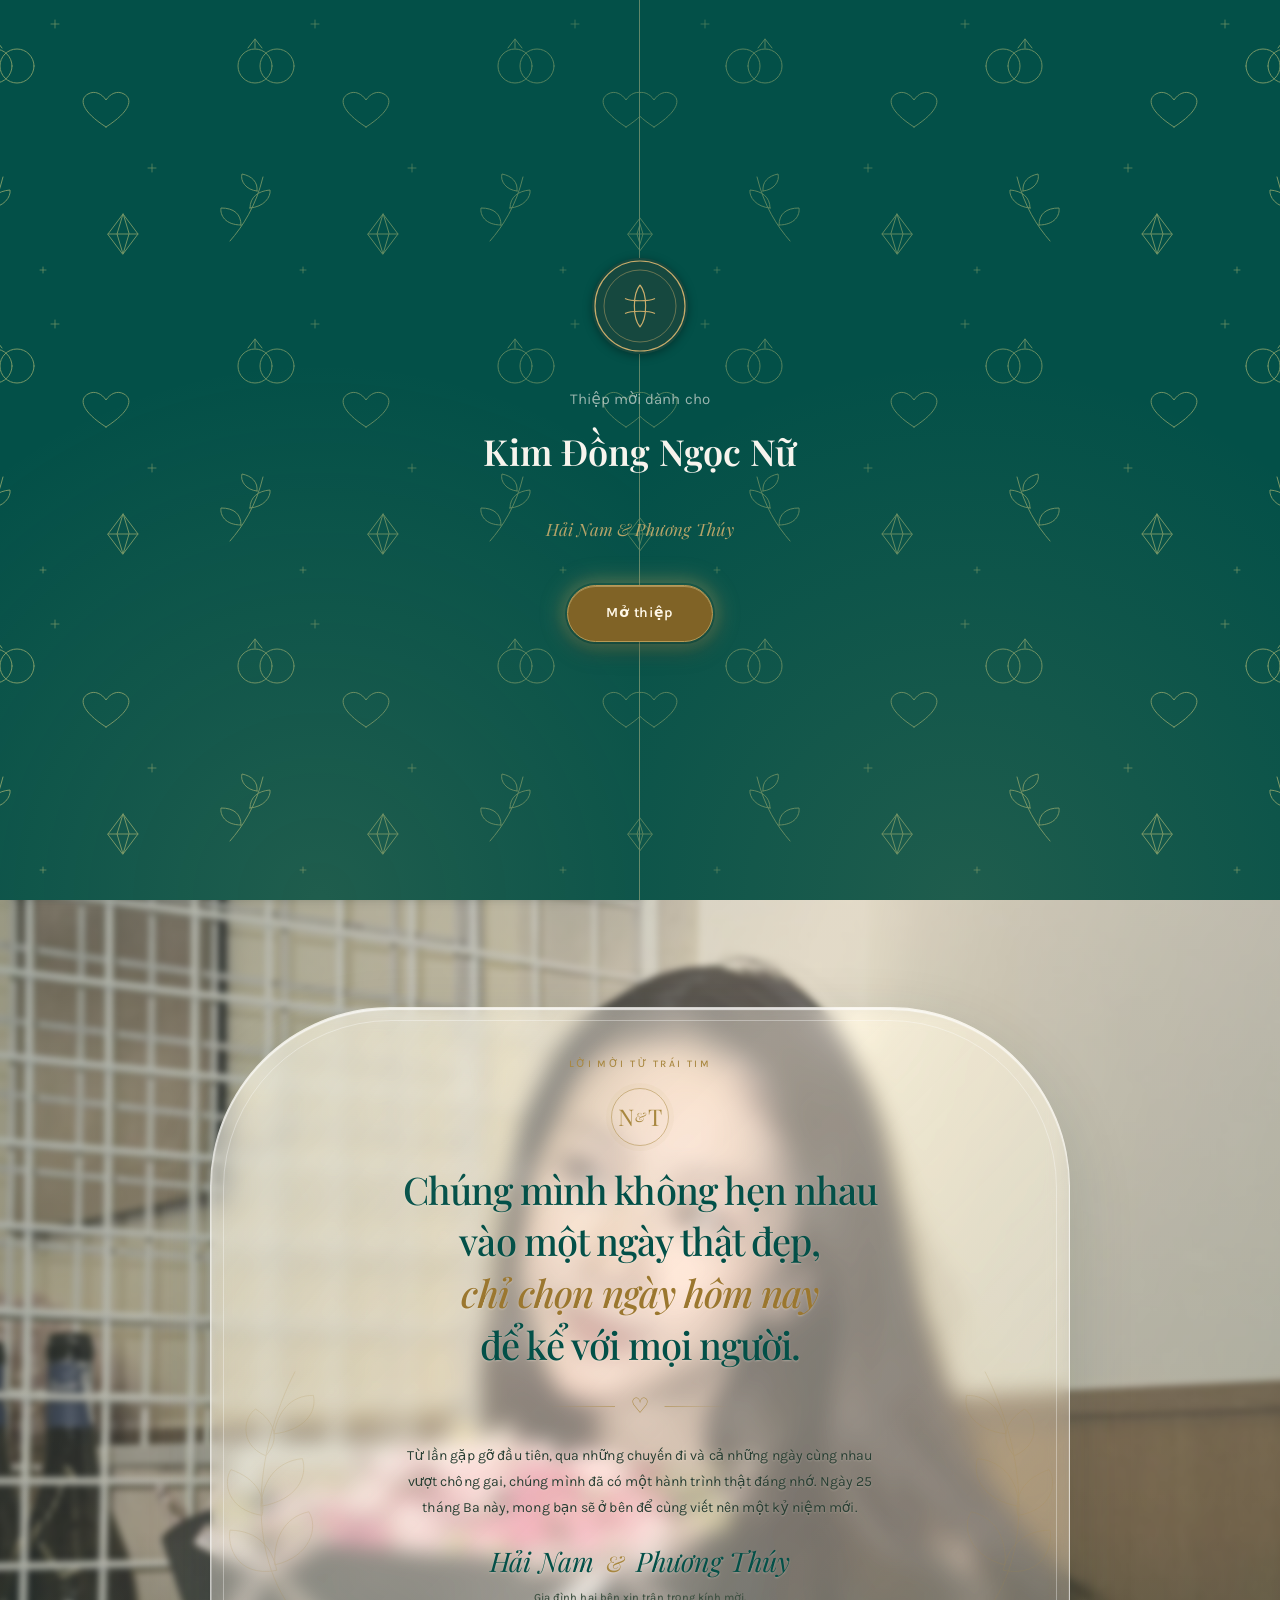
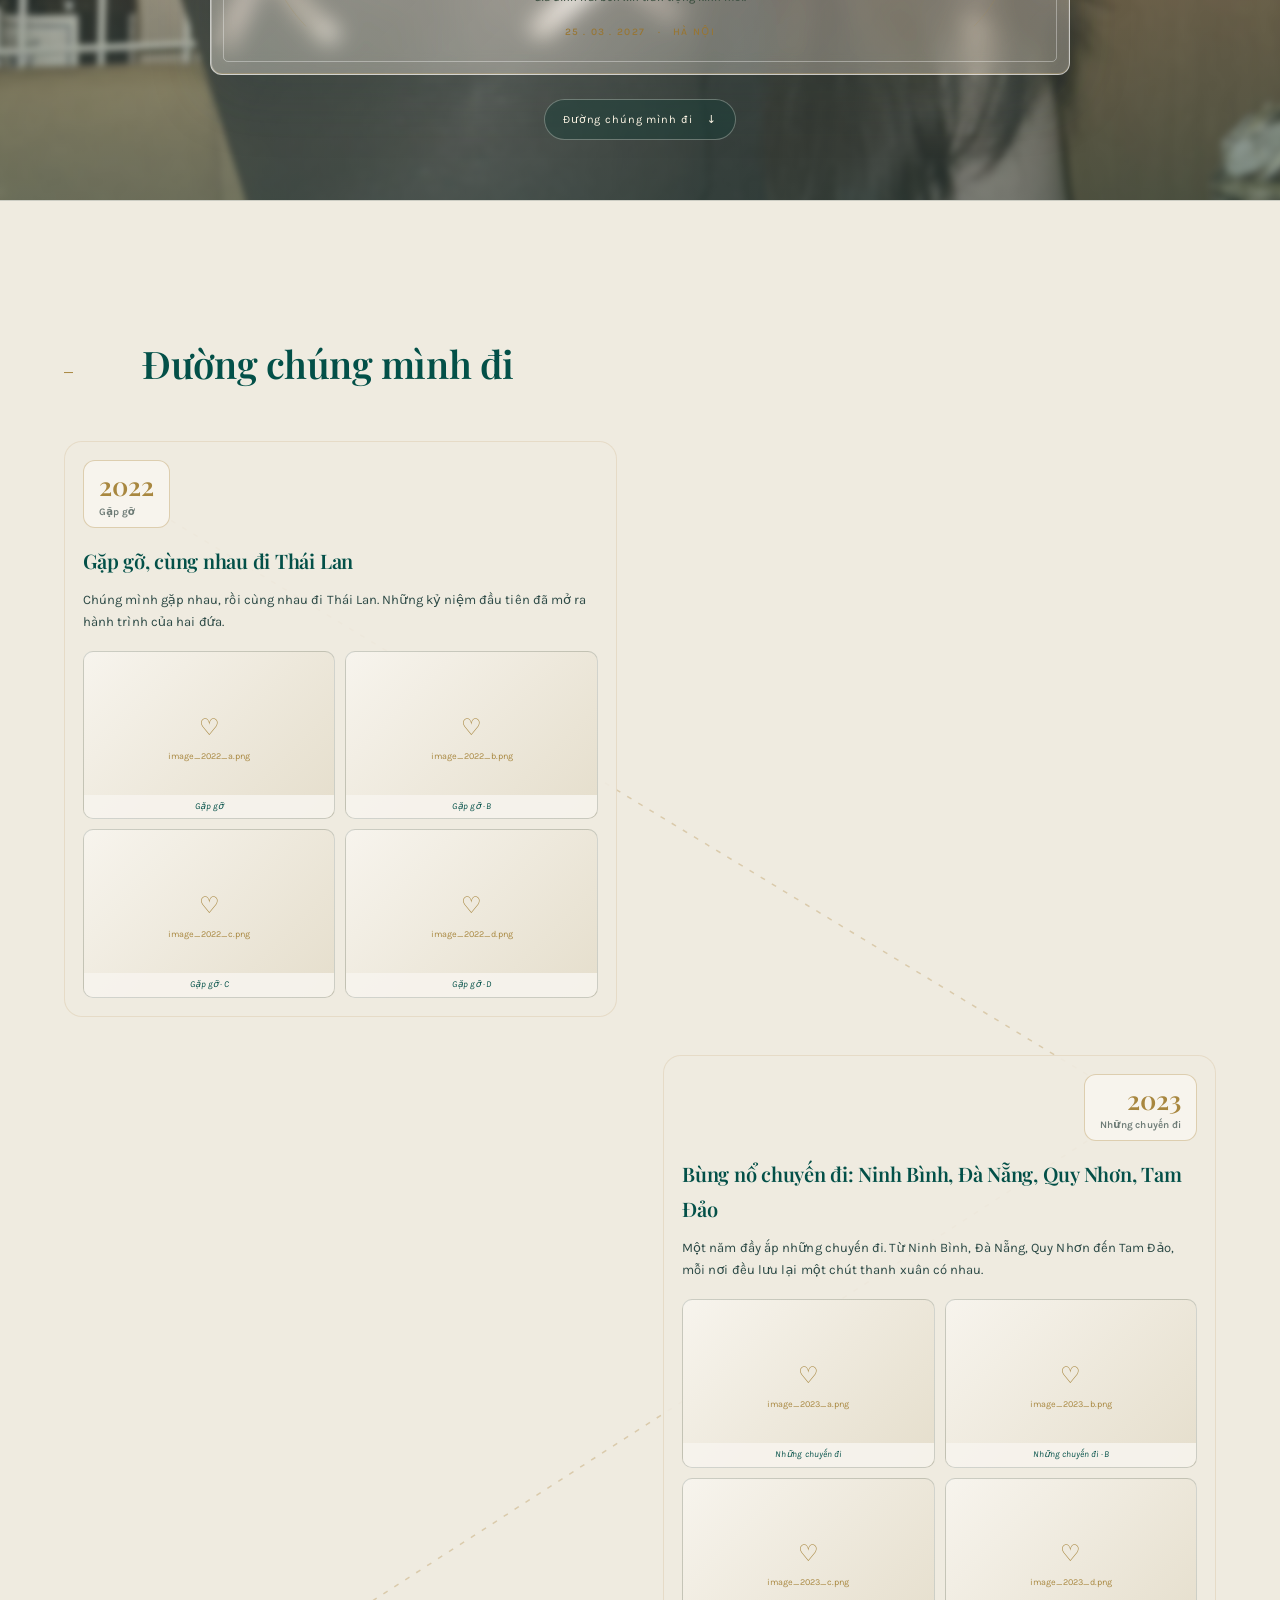
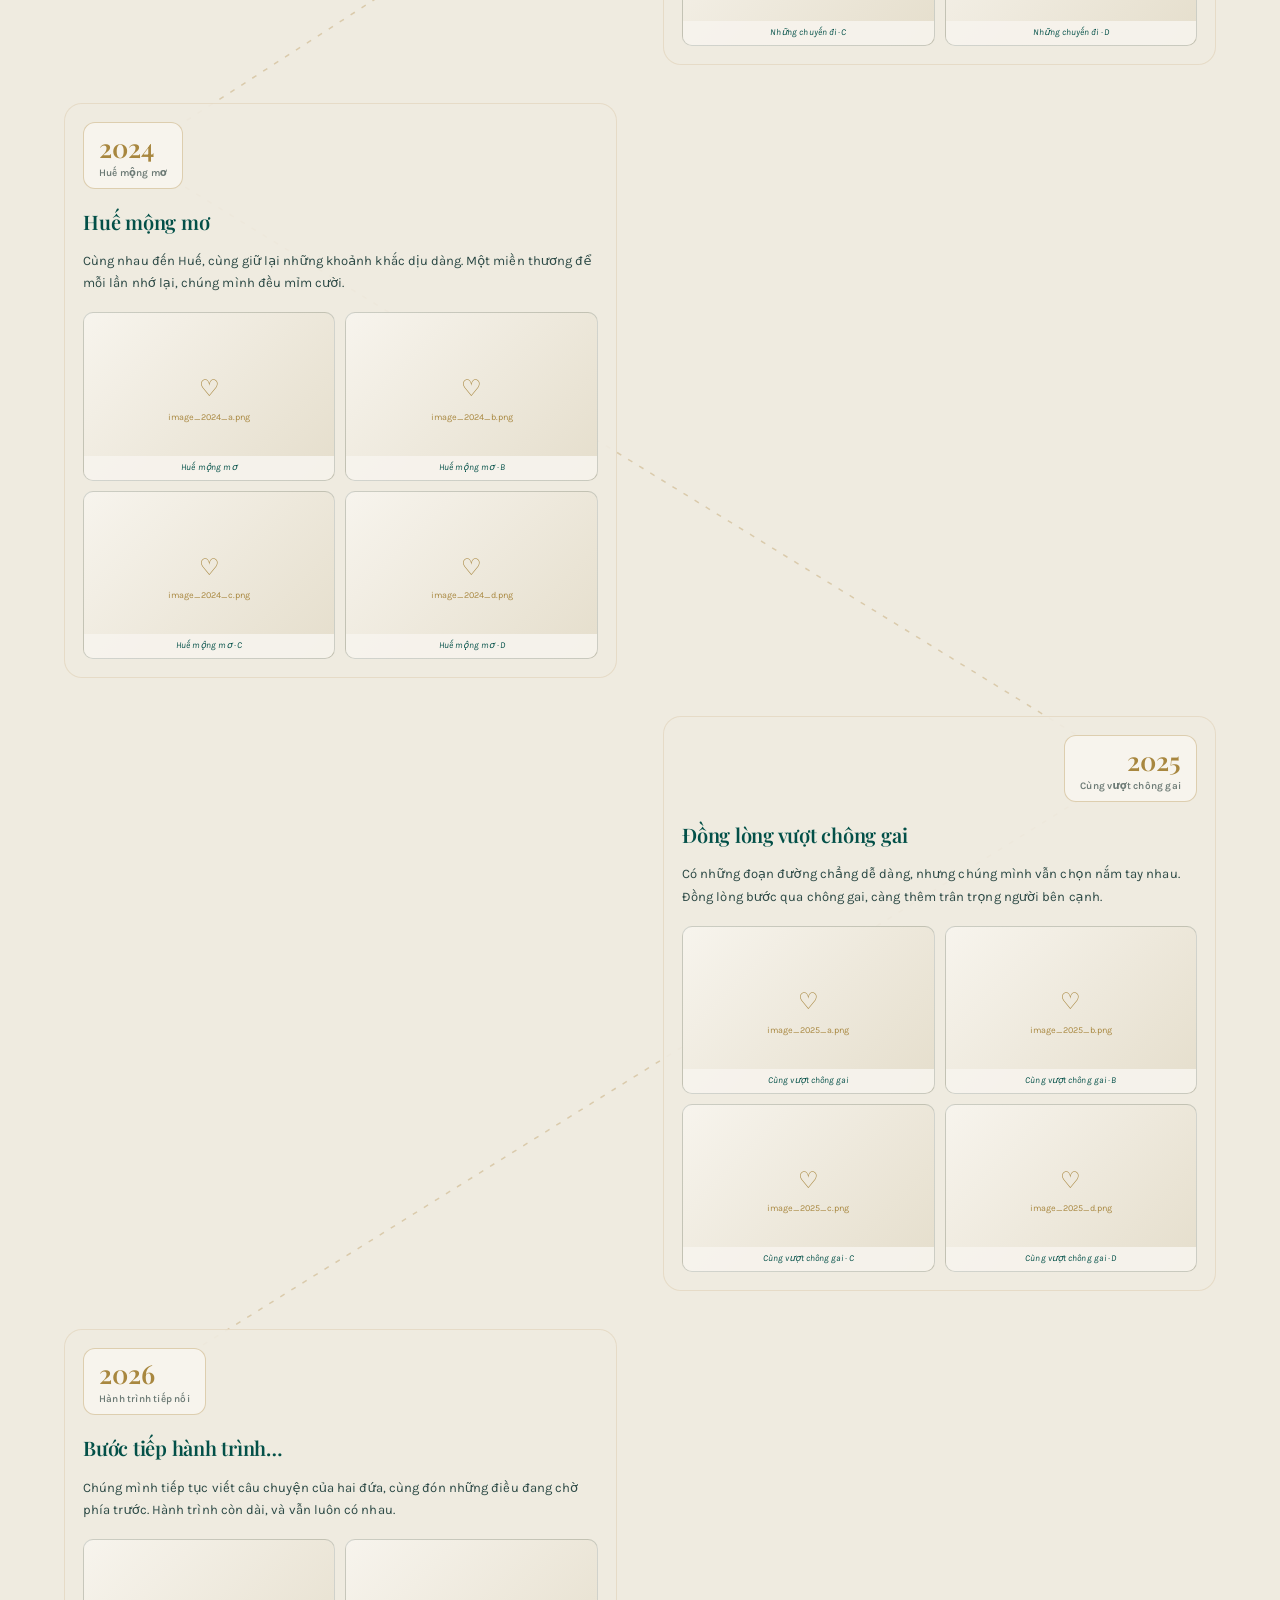
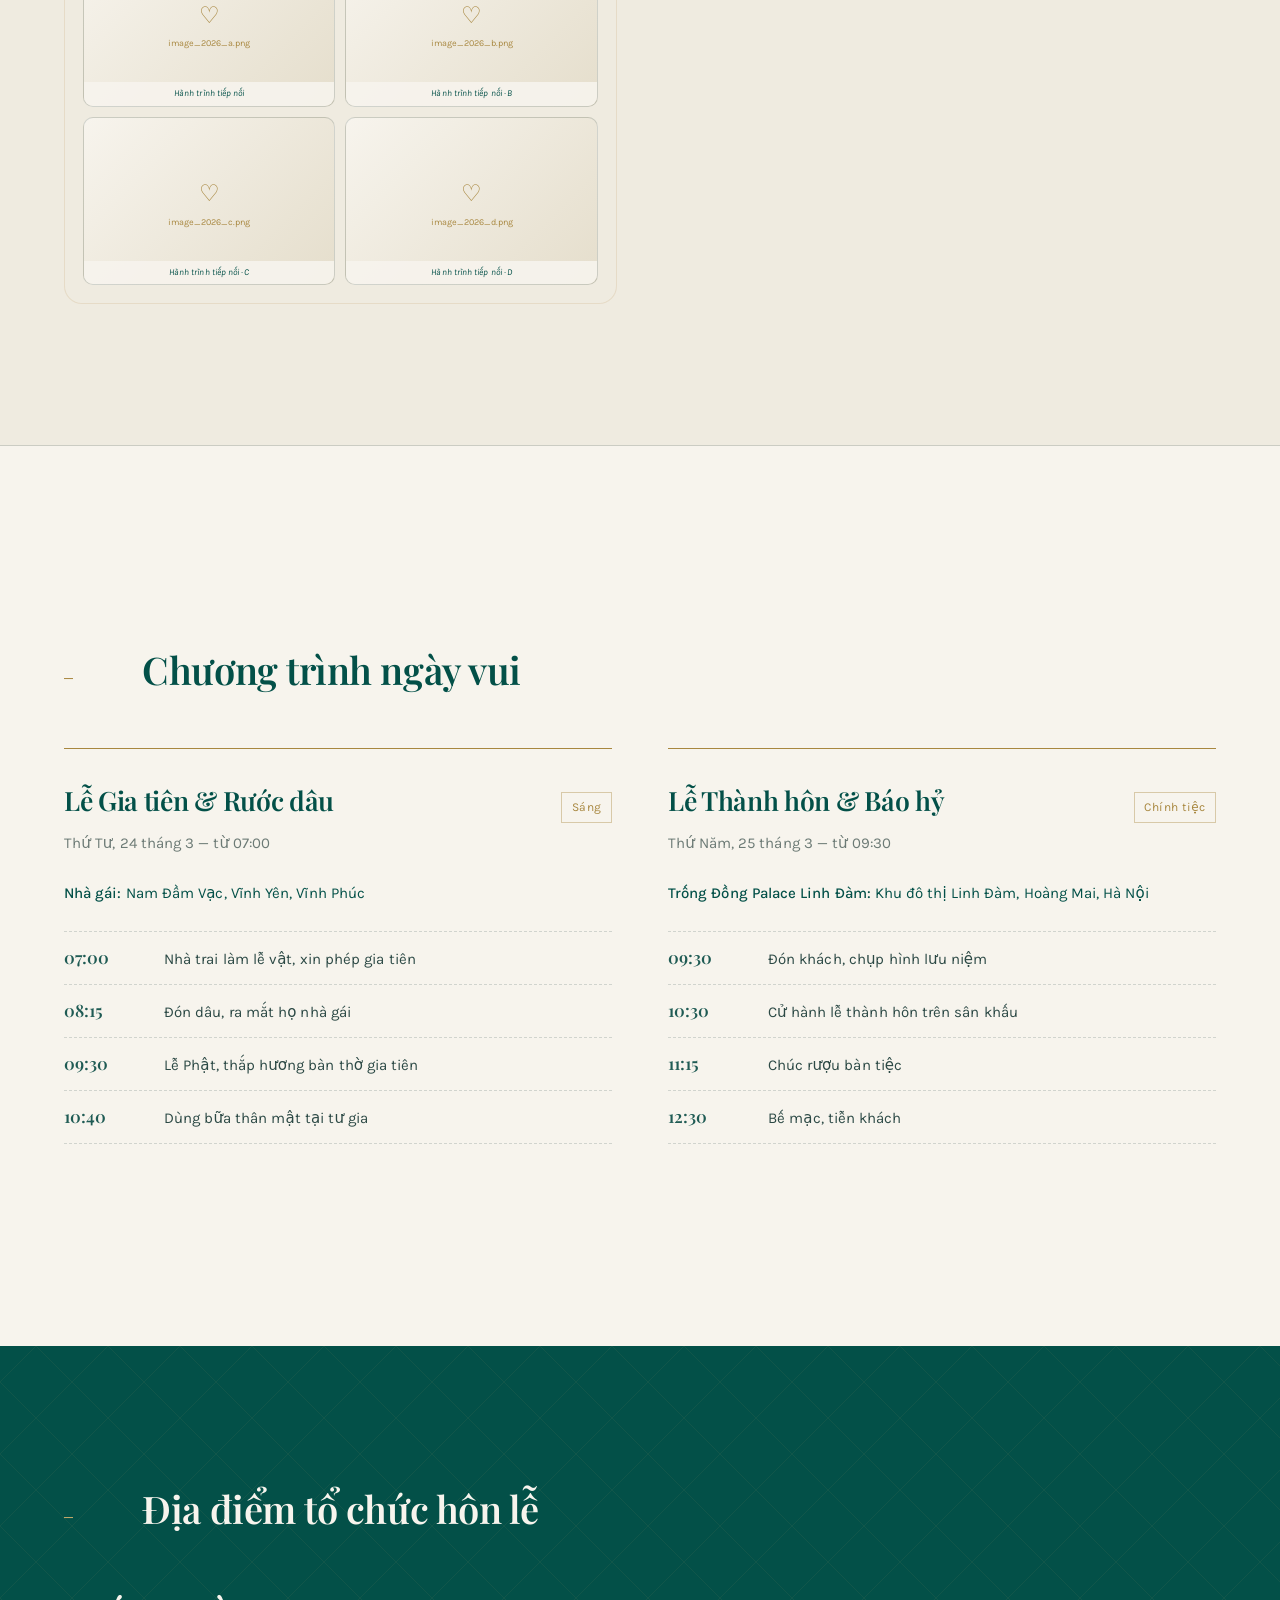
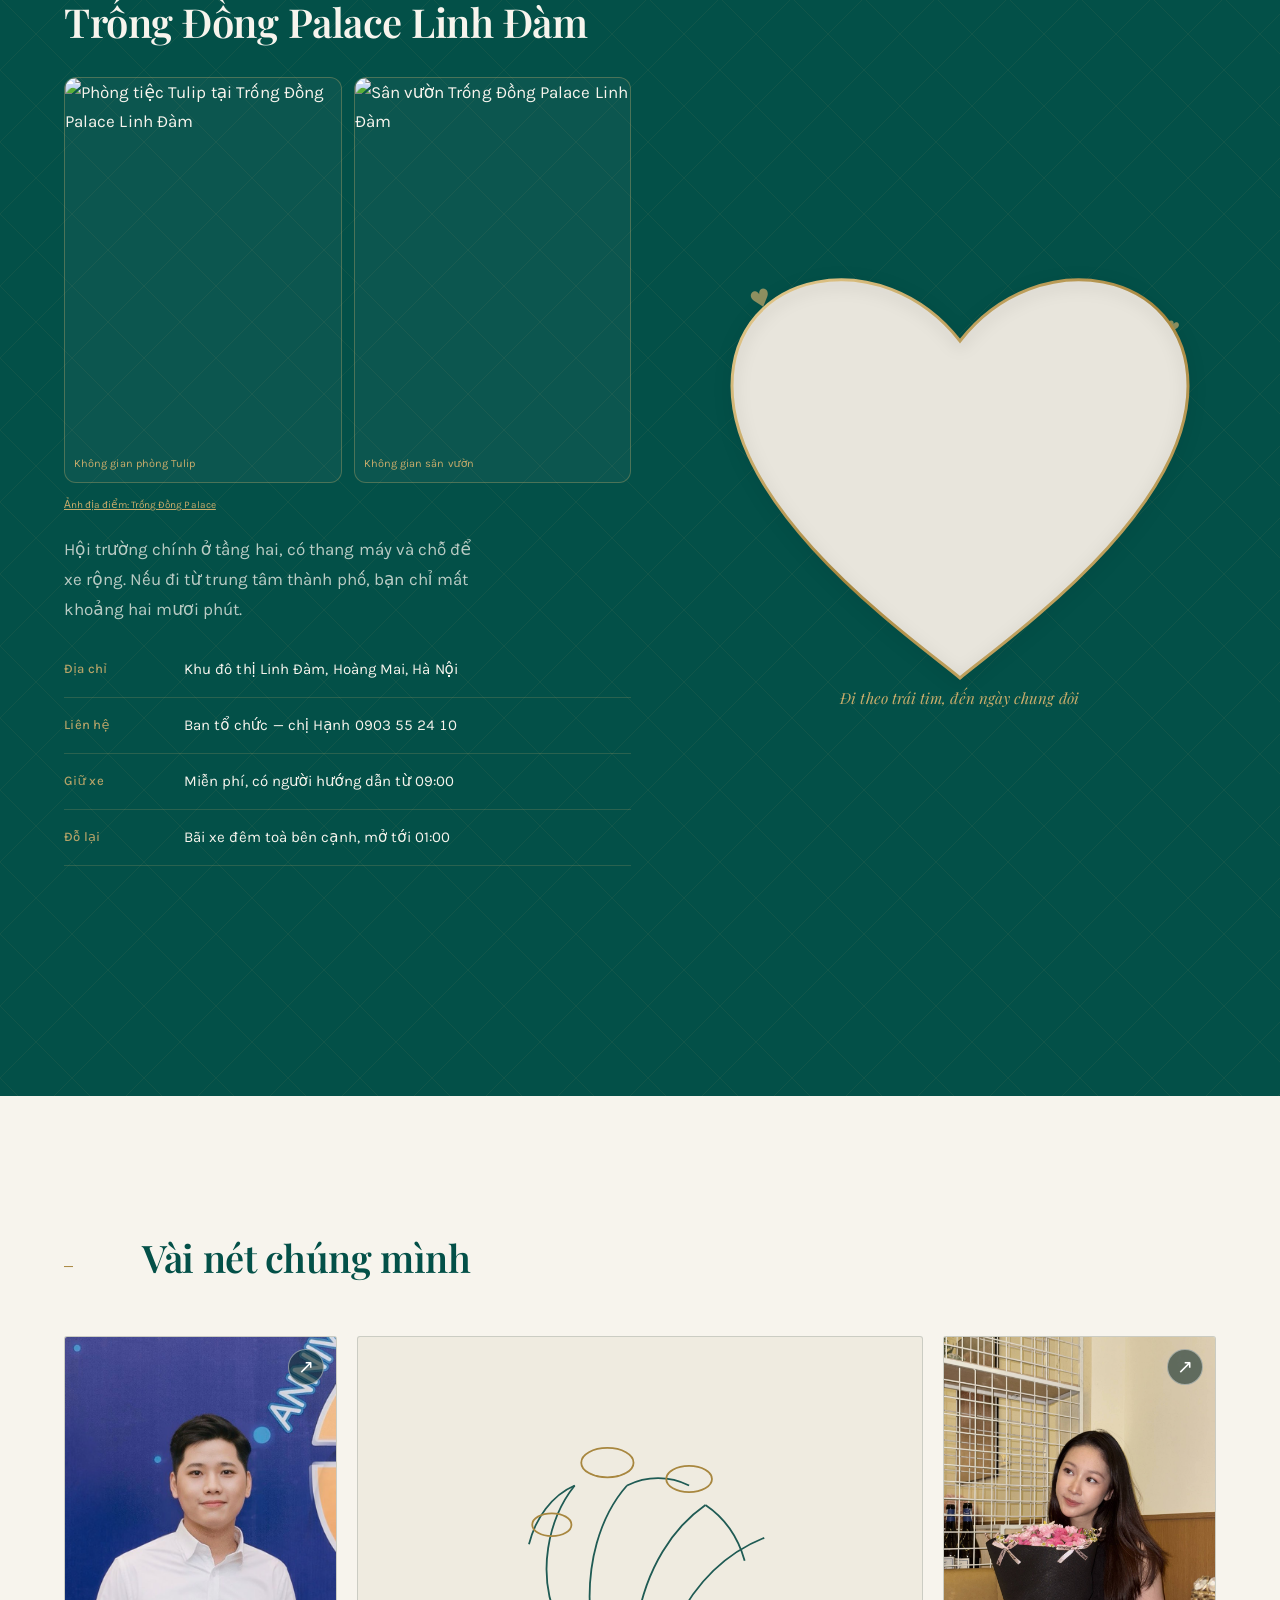
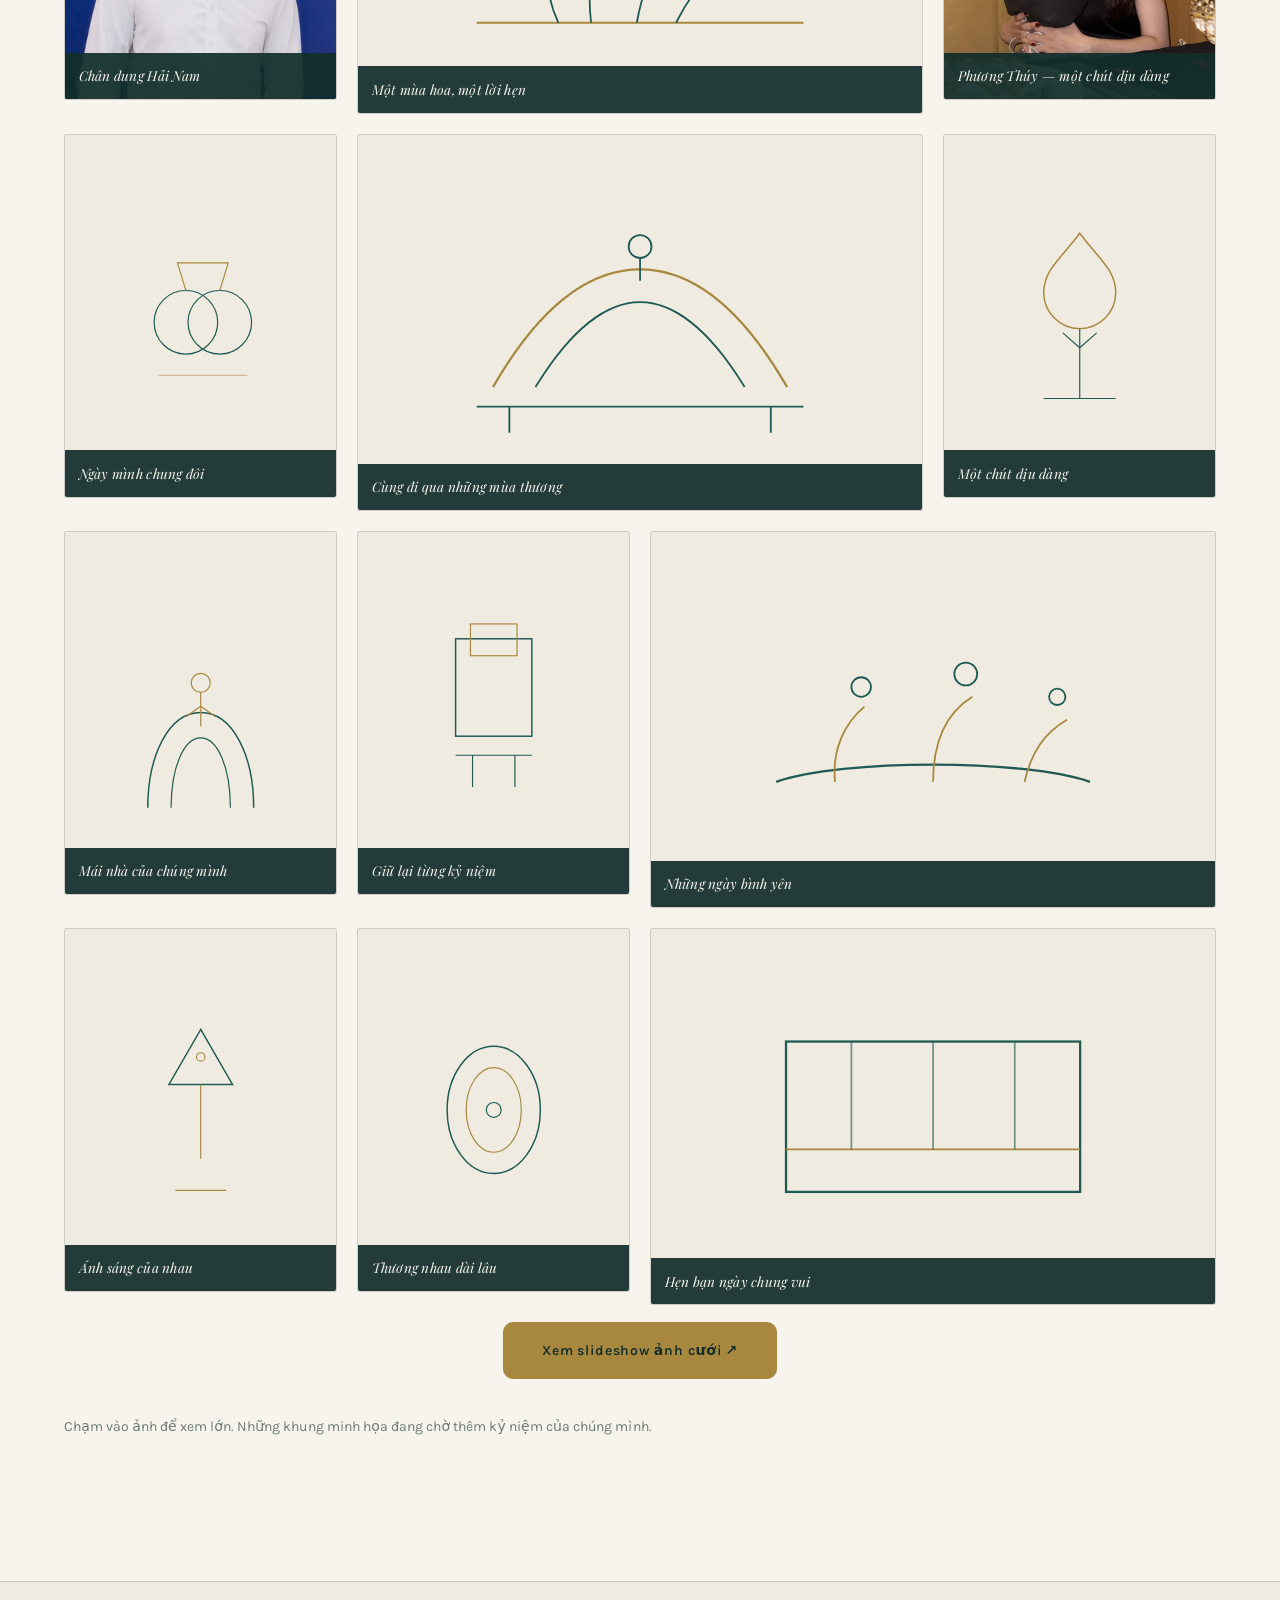
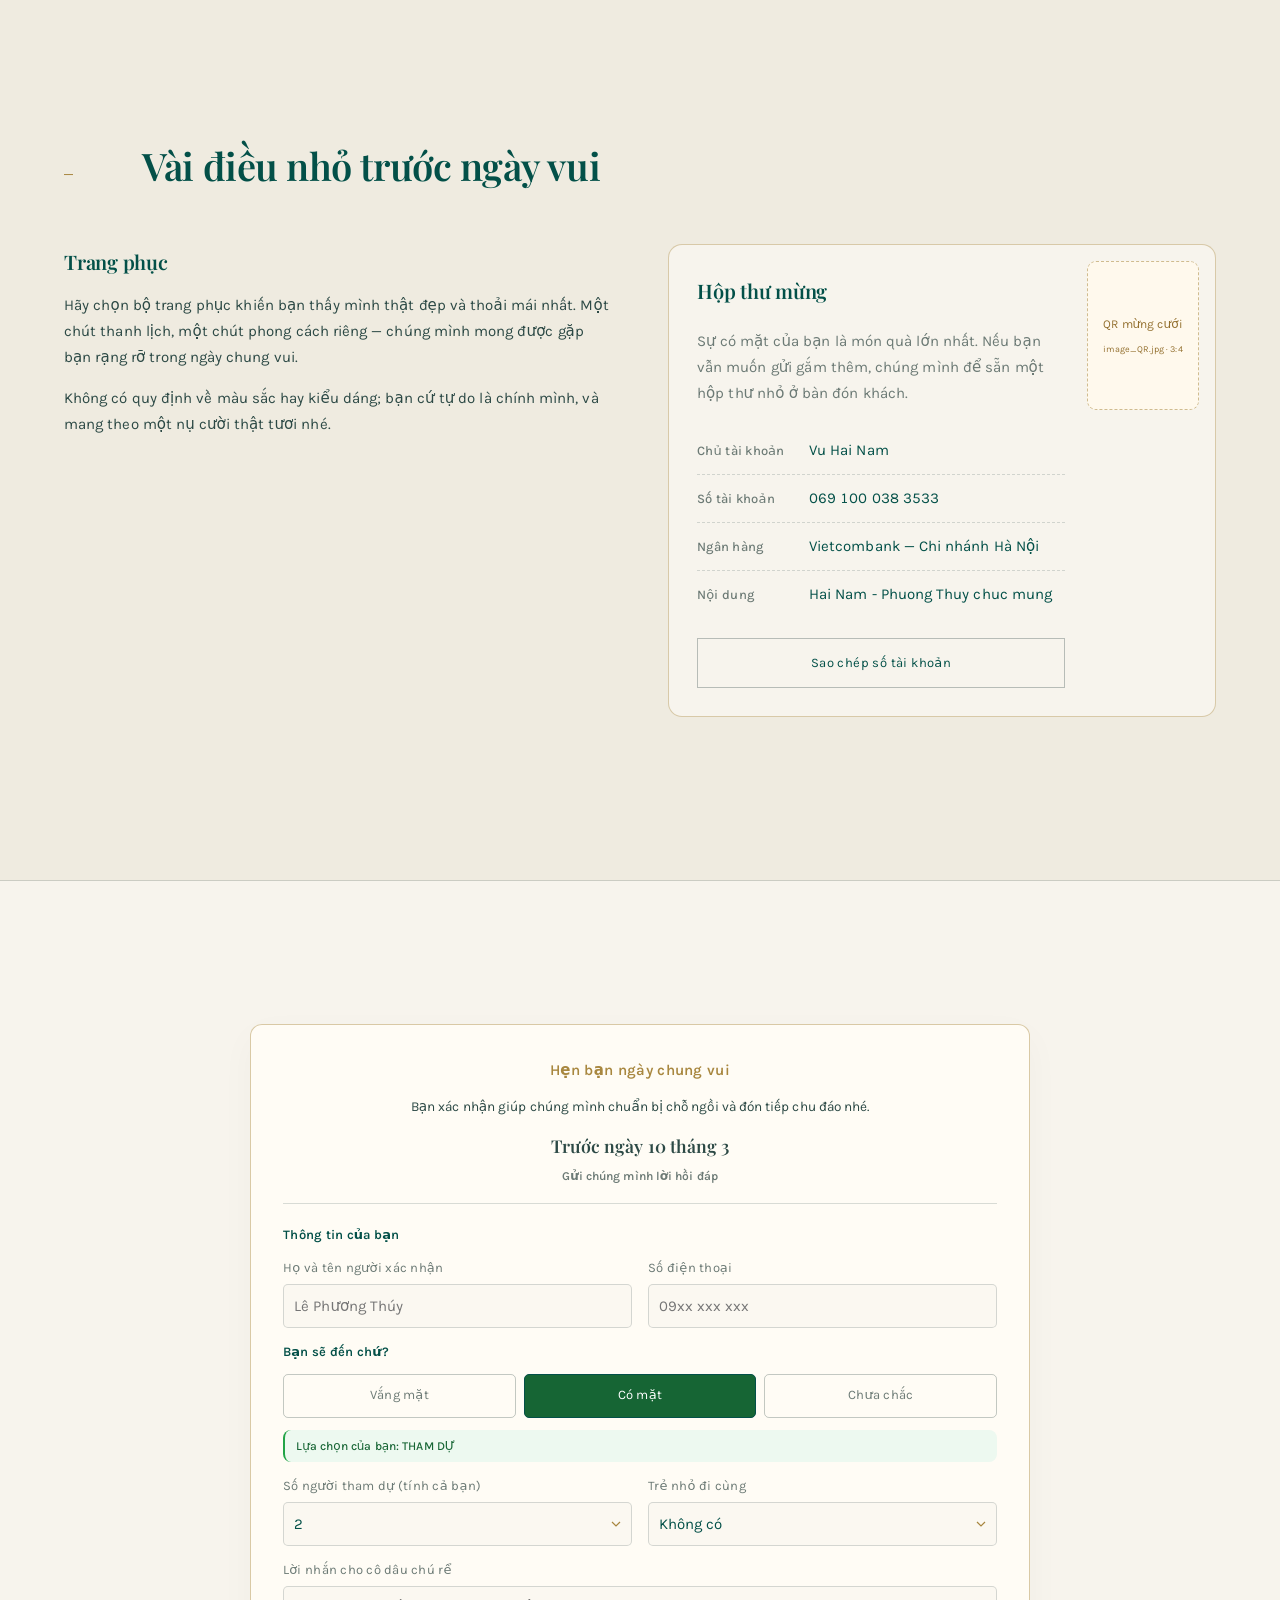
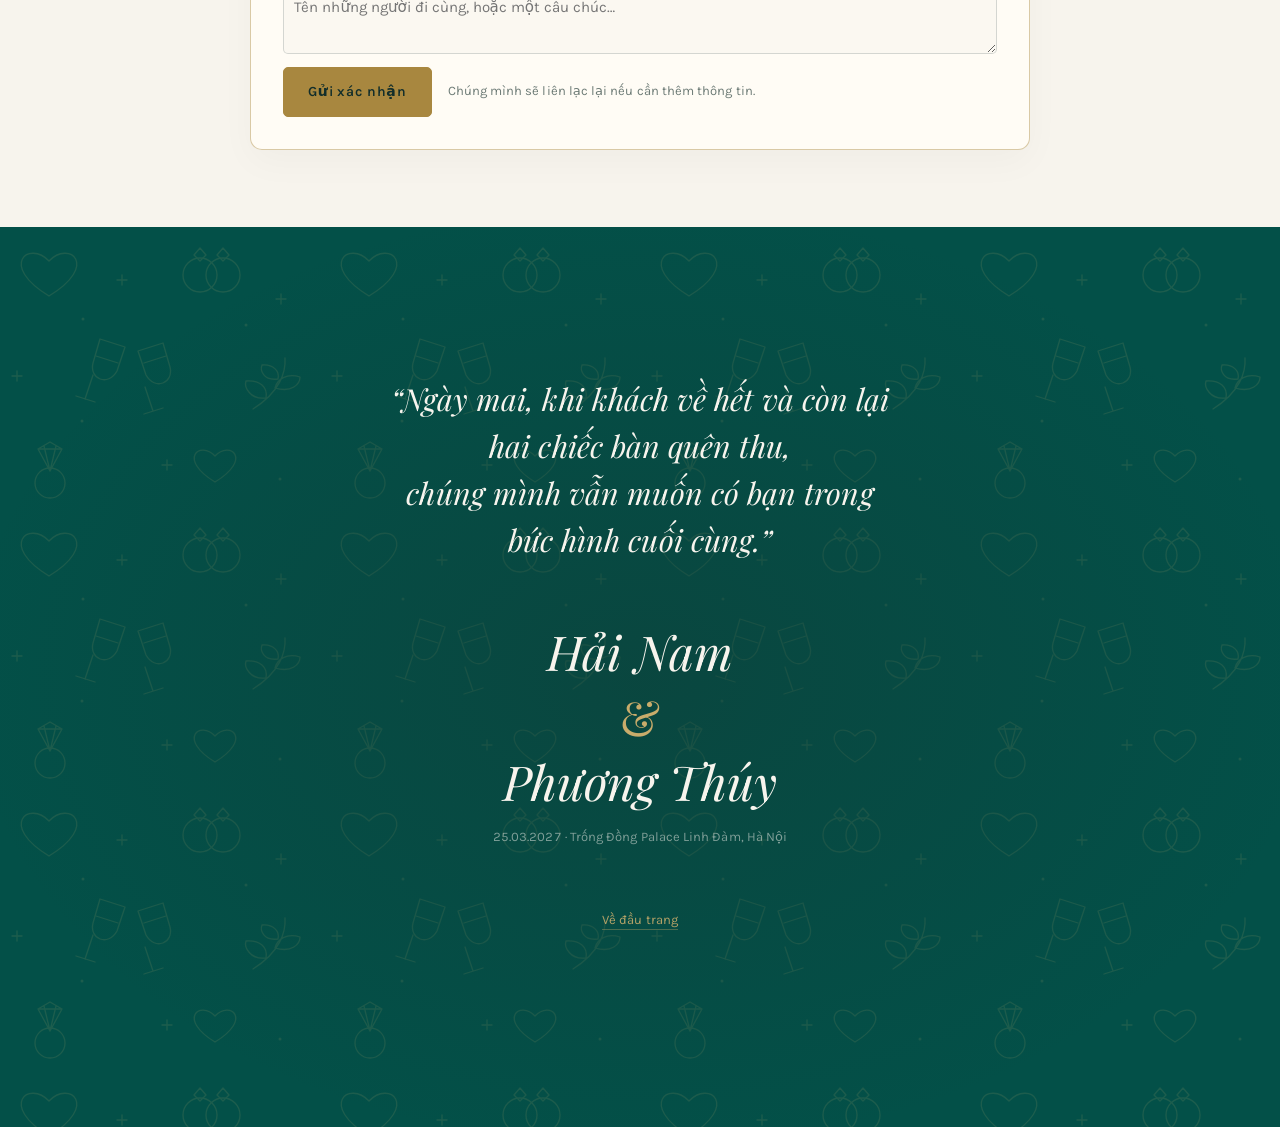
==== index.html @ 6898865a "Publish wedding invitation website" ====
<!DOCTYPE html>
<html lang="vi">
<head>
<meta charset="UTF-8">
<meta name="viewport" content="width=device-width, initial-scale=1">
<title>Lễ thành hôn — Hải Nam &amp; Phương Thúy</title>
<meta name="description" content="Thiệp mời cưới của Vũ Hải Nam và Lê Phương Thúy. Thứ Năm, 25 tháng 3 năm 2027, Trống Đồng Palace Linh Đàm, Hà Nội.">
<meta name="theme-color" content="#122E2B">

<link rel="preconnect" href="https://fonts.googleapis.com">
<link rel="preconnect" href="https://fonts.gstatic.com" crossorigin>
<link href="https://fonts.googleapis.com/css2?family=Playfair+Display:ital,wght@0,500;0,600;0,700;1,500;1,600&family=Karla:ital,wght@0,400;0,500;0,600;0,700;1,400;1,500&display=swap" rel="stylesheet">

<style>
/* =========================================================
   BẢNG MẠU & CHỮ (design tokens)
   Sửa màu / font ở đây là cả trang đổi theo.
   ========================================================= */
:root{
  /* màu */
  --ivory:    #F7F4ED;   /* nền giấy */
  --ivory-2:  #EFEBE0;   /* giấy đậm hơn một bậc */
  --ink:      #035048;   /* xanh cổ vịt đậm (nền tối, chữ chính) */
  --peacock:  #1F5B54;   /* xanh trung gian */
  /**/
  --brass:    #A8873F;   /* đồng thau cũ */
  --brass-lt: #C9AC6B;   /* đồng sáng, dùng trên nền tối */
  --shell:    #E0D3CA;   /* hồng vỏ trứng nhạt — chỉ làm viền mảnh */
  --stone:    #6C7A75;   /* chữ phụ */
  --line:     rgba(18,46,43,.16);

  /* chữ */
  --display: "Playfair Display", "Times New Roman", serif;
  --body:    "Karla", system-ui, sans-serif;

  /* đo lường */
  --gut: clamp(1.25rem, 5vw, 4.5rem);
  --band: clamp(5rem, 11vw, 9.5rem);
  --maxw: 76rem;
}

/* =========================================================
   MỞ ĐẦU
   ========================================================= */
*,*::before,*::after{ box-sizing:border-box }
html{ -webkit-text-size-adjust:100%; scroll-behavior:smooth; scroll-snap-type:y mandatory }
/* Cuộn theo từng phần; phần dài vẫn có thể cuộn hết trước khi sang phần tiếp. */
#main > .hero,
#main > section,
#main > .foot{
  /* Theo vùng hiển thị thực tế, không theo độ phân giải vật lý của điện thoại. */
  min-height:100vh;
  min-height:100svh;
  min-height:100dvh;
  scroll-snap-align:start;
  scroll-snap-stop:always;
  display:flex;
  flex-direction:column;
  justify-content:center;
}
#main > .hero > *, #main > section > *, #main > .foot > *{flex-shrink:0}
@media (prefers-reduced-motion:reduce){
  html{scroll-snap-type:none}
}

/* con trỏ hình trái tim */
html,body{
  cursor:url("data:image/svg+xml,%3Csvg xmlns='http://www.w3.org/2000/svg' width='28' height='26' viewBox='0 0 28 26'%3E%3Cpath d='M14 25C6.5 18.6 1 14.2 1 8.9 1 4.9 4.1 2 7.9 2c2.4 0 4.7 1.2 6.1 3.3C15.4 3.2 17.7 2 20.1 2 23.9 2 27 4.9 27 8.9c0 5.3-5.5 9.7-13 16.1Z' fill='%23bd4f9c' stroke='%23fff' stroke-width='1.6'/%3E%3C/svg%3E") 14 2, auto;
}
a,button,label,input[type=radio],input[type=checkbox],summary{
  cursor:url("data:image/svg+xml,%3Csvg xmlns='http://www.w3.org/2000/svg' width='28' height='26' viewBox='0 0 28 26'%3E%3Cpath d='M14 25C6.5 18.6 1 14.2 1 8.9 1 4.9 4.1 2 7.9 2c2.4 0 4.7 1.2 6.1 3.3C15.4 3.2 17.7 2 20.1 2 23.9 2 27 4.9 27 8.9c0 5.3-5.5 9.7-13 16.1Z' fill='%23A8873F' stroke='%23fff' stroke-width='1.6'/%3E%3C/svg%3E") 14 2, pointer;
}
input[type=text],input[type=tel],input[type=email],textarea{ cursor:text }

body{
  margin:0; background:var(--ivory); color:var(--ink);
  font-family:var(--body); font-weight:400; font-size:clamp(1rem,.96rem + .2vw,1.0625rem);
  line-height:1.75; letter-spacing:.004em;
  -webkit-font-smoothing:antialiased;
}
body.is-locked{ overflow:hidden }
img,svg{ display:block; max-width:100% }
a{ color:inherit }
button{ font:inherit; color:inherit }

:focus-visible{ outline:2px solid var(--brass); outline-offset:3px; border-radius:1px }

.skip{
  position:absolute; left:-9999px; top:0; z-index:99;
  background:var(--ink); color:var(--ivory); padding:.75rem 1.25rem; font-size:.875rem;
}
.skip:focus{ left:.5rem; top:.5rem }

.wrap{ width:min(100% - 2*var(--gut), var(--maxw)); margin-inline:auto }
.wrap--narrow{ width:min(100% - 2*var(--gut), 46rem) }

/* =========================================================
   CHỮ HIỂN THỊ
   ========================================================= */
h1,h2,h3{ font-family:var(--display); font-weight:600; margin:0; letter-spacing:-.012em }
.display-xl{ font-size:clamp(2.4rem,1.4rem + 5vw,5.25rem); line-height:.98 }
.display-l { font-size:clamp(2rem,1.3rem + 3.2vw,3.5rem);  line-height:1.05 }
.it{ font-style:italic }

.kicker{
  font-family:var(--body); font-size:.8125rem; font-weight:500;
  letter-spacing:.02em; color:var(--stone); margin:0 0 .9rem;
}
.lead{ font-size:clamp(1.0625rem,1rem + .35vw,1.25rem); line-height:1.7 }
.muted{ color:var(--stone) }
.num{ font-variant-numeric:tabular-nums }

/* tiêu đề mục: một nét gạch đồng + chữ, cùng hàng */
.sec-head{ display:flex; align-items:baseline; gap:1.15rem; margin-bottom:clamp(2.25rem,5vw,3.5rem) }
.sec-head::before{
  content:""; flex:0 0 clamp(2rem,6vw,3.75rem); height:1px;
  background:var(--brass); translate:0 -.35em;
}
.sec-head h2{ font-size:clamp(1.6rem,1.2rem + 1.6vw,2.375rem); line-height:1.15 }

/* =========================================================
   1. MÀN MỞ THIỆP (hai cánh rèm)
   ========================================================= */
.curtain{ position:fixed; inset:0; z-index:60; display:grid; place-items:center; }
.curtain[hidden]{ display:none }
.curtain__bg{
  position:absolute; inset:0; background:var(--ink);
  background-image:
    radial-gradient(120% 90% at 50% 108%, rgba(201,172,107,.20), transparent 62%),
    radial-gradient(80% 60% at 50% -10%, rgba(31,91,84,.9), transparent 70%);
}
.curtain__half{
  position:absolute; top:0; bottom:0; width:50%;
  background:var(--ink);
  background-image:radial-gradient(140% 100% at 50% 100%, rgba(201,172,107,.14), transparent 60%);
  transition:translate 1.15s cubic-bezier(.76,0,.24,1);
  will-change:translate;
}
.curtain__half--l{ left:0; border:0; border-right:1px solid rgba(201,172,107,.4) }
.curtain__half--r{ right:0; border:0 }
.curtain__half::before{
  content:"";
  position:absolute;inset:0;opacity:.22;
  background-image:url("data:image/svg+xml,%3Csvg xmlns='http://www.w3.org/2000/svg' width='260' height='300' viewBox='0 0 260 300'%3E%3Cg fill='none' stroke='%23D4B46A' stroke-width='1' stroke-linecap='round' stroke-linejoin='round'%3E%3Ccircle cx='65' cy='66' r='17'/%3E%3Ccircle cx='87' cy='66' r='17'/%3E%3Cpath d='m58 48 7-9 7 9M65 39v9M176 127c-25-16-27-28-18-33 7-4 14 0 18 6 4-6 11-10 18-6 9 5 7 17-18 33Z M40 241c13-15 26-35 33-64M51 225c-16 0-21-10-20-17 13 0 20 6 20 17ZM60 208c14-1 21-11 20-18-12 1-20 7-20 18ZM67 191c-11-1-17-10-15-17 10 2 16 8 15 17ZM178 234l15-20 15 20-15 20ZM178 234h30M193 214l-6 20 6 20 6-20Z'/%3E%3Cpath d='M125 20v8m-4-4h8M222 164v8m-4-4h8M113 267v6m-3-3h6' opacity='.7'/%3E%3C/g%3E%3C/svg%3E");
  background-size:260px 300px;
  background-position:center;
  -webkit-mask-image:linear-gradient(90deg,#000,rgba(0,0,0,.3));
  mask-image:linear-gradient(90deg,#000,rgba(0,0,0,.3));
  pointer-events:none;user-select:none;
}
.curtain__half--r::before{transform:scaleX(-1)}
@media(max-width:640px){
  .curtain__half::before{background-size:190px 220px;opacity:.17}
}
.curtain.is-open .curtain__half--l{ translate:-101% 0 }
.curtain.is-open .curtain__half--r{ translate: 101% 0 }

.curtain__card{
  position:relative; z-index:2; text-align:center; color:var(--ivory);
  padding:var(--gut); max-width:34rem;
  transition:opacity .5s ease, translate .5s ease;
}
.curtain.is-open .curtain__card{ opacity:0; translate:0 -1rem }

.curtain__seal{ width:64px; height:64px; margin:0 auto 2rem }
.curtain__for{ font-size:.9375rem; color:rgba(247,244,237,.62); margin:0 0 .5rem }
.curtain__guest{ font-family:var(--display); font-weight:600; font-size:clamp(1.5rem,1.1rem + 2vw,2.25rem); margin:0 0 2rem; min-height:1.2em }
.curtain__names{ font-family:var(--display); font-style:italic; font-size:1.0625rem; color:rgba(201,172,107,.9); margin:0 0 2.5rem; letter-spacing:.01em }
.curtain__card > p{animation:invitation-fade 1s ease both}
.curtain__for{animation-delay:.15s!important}
.curtain__guest{animation-delay:.4s!important}
.curtain__names{animation-delay:.65s!important}
#openBtn{
  position:relative;isolation:isolate;border-radius:999px;
  background:#806326;color:#fff8e8;border:1px solid #b89955;
  box-shadow:0 8px 24px rgba(0,0,0,.22);
  animation:invitation-bounce .95s .9s both;
}
#openBtn:hover{background:#947330;border-color:#d0b478}
#openBtn:active{transform:scale(.97)}
@keyframes invitation-fade{from{opacity:0;transform:translateY(12px)}to{opacity:1;transform:translateY(0)}}
@keyframes invitation-bounce{
  0%{opacity:0;scale:.55}
  55%{opacity:1;scale:1.1}
  75%{scale:.96}
  90%{scale:1.025}
  100%{opacity:1;scale:1}
}
@media(prefers-reduced-motion:reduce){
  .curtain__card > p,#openBtn{animation:none}
}

/* nút áo đồng */
.btn{
  --bg:var(--brass); --fg:#122E2B; --bd:var(--brass);
  display:inline-block; padding:.95rem 2.4rem; border:1px solid var(--bd); background:var(--bg); color:var(--fg);
  font-size:.875rem; font-weight:600; letter-spacing:.06em; text-transform:none;
  text-decoration:none; cursor:pointer; border-radius:0;
  transition:background .3s ease, color .3s ease, transform .3s ease;
}
.btn:hover{ --bg:var(--brass-lt); --bd:var(--brass-lt) }
.btn:active{ transform:translateY(1px) }
.btn--ghost{ --bg:transparent; --fg:var(--ink); --bd:rgba(18,46,43,.32) }
.btn--ghost:hover{ --bg:var(--ink); --fg:var(--ivory); --bd:var(--ink) }
.btn--onDark{ --bg:transparent; --fg:var(--ivory); --bd:rgba(201,172,107,.6) }
.btn--onDark:hover{ --bg:var(--brass); --fg:#122E2B; --bd:var(--brass) }

/* =========================================================
   2. HERO
   ========================================================= */
.hero{
  position:relative; overflow:hidden; background:var(--ink); color:var(--ivory);
  padding:clamp(3.5rem,8vw,6rem) 0 clamp(4rem,9vw,6.5rem);
  text-align:center;
}
.hero::before{ /* hoạ tiết gạch kỷ hà Đông Dương */
  content:""; position:absolute; inset:0; opacity:.14; pointer-events:none;
  background-image:url("data:image/svg+xml,%3Csvg xmlns='http://www.w3.org/2000/svg' width='72' height='72' viewBox='0 0 72 72'%3E%3Cg fill='none' stroke='%23C9AC6B' stroke-width='.7'%3E%3Cpath d='M36 0 72 36 36 72 0 36Z'/%3E%3Cpath d='M36 14 58 36 36 58 14 36Z'/%3E%3Ccircle cx='36' cy='36' r='4'/%3E%3C/g%3E%3C/svg%3E");
}
.hero::after{ /* vệt sáng phía dưới */
  content:""; position:absolute; inset:auto 0 -40% 0; height:80%;
  background:radial-gradient(60% 100% at 50% 100%, rgba(201,172,107,.22), transparent 70%);
  pointer-events:none;
}
.hero > *{ position:relative; z-index:1 }

.hero__date-top{ font-size:.9375rem; letter-spacing:.04em; color:rgba(247,244,237,.6); margin:0 0 .75rem }
.hero__title{ font-family:var(--display); font-style:italic; font-size:clamp(1.1rem,.95rem + .8vw,1.45rem); font-weight:400; margin:0 0 clamp(2.5rem,6vw,4rem) }

.hero__grid{
  display:grid; grid-template-columns:1fr auto 1fr; align-items:center;
  gap:clamp(1rem,3.5vw,3rem);
}
.hero__name{ font-family:var(--display); font-weight:600; line-height:1.06 }
.hero__name span{ display:block }
.hero__name .role{ font-family:var(--body); font-size:.75rem; letter-spacing:.05em; color:rgba(201,172,107,.85); margin-bottom:.6rem }
.hero__name .given{ font-size:clamp(1.9rem,1.2rem + 3.4vw,3.4rem) }
.hero__name .family{ font-size:clamp(1rem,.9rem + .5vw,1.25rem); font-style:italic; color:rgba(247,244,237,.7); margin-top:.45rem }
.hero__name--left{ text-align:right }
.hero__name--right{ text-align:left }

/* vòm cung chứa ngày */
.arch{ position:relative; width:clamp(150px,26vw,215px); padding-bottom:1.25rem }
.arch svg{ width:100%; height:auto; overflow:visible }
.arch__body{ position:absolute; inset:14% 12% 20%; display:grid; align-content:center; gap:.35rem }
.arch__day{ font-family:var(--display); font-weight:700; font-size:clamp(3rem,2rem + 4.5vw,4.75rem); line-height:.9 }
.arch__mon{ font-size:.8125rem; letter-spacing:.03em; color:rgba(201,172,107,.95) }
.arch__yr{ font-family:var(--display); font-style:italic; font-size:1rem; color:rgba(247,244,237,.7) }

.hero__when{ margin:clamp(2.75rem,6vw,4rem) 0 0; font-size:1rem; color:rgba(247,244,237,.82) }
.hero__when strong{ font-weight:500; color:var(--ivory) }
.hero__where{ font-size:.9375rem; color:rgba(247,244,237,.55); margin:.4rem 0 0 }

/* đếm ngược */
.count{ display:flex; justify-content:center; gap:clamp(1.25rem,4vw,2.75rem); margin-top:clamp(2.5rem,6vw,3.75rem) }
.count__i{ text-align:center; min-width:3.25rem }
.count__n{ font-family:var(--display); font-weight:600; font-size:clamp(1.6rem,1.25rem + 1.6vw,2.4rem); line-height:1; font-variant-numeric:tabular-nums }
.count__l{ font-size:.6875rem; letter-spacing:.04em; color:rgba(201,172,107,.9); margin-top:.5rem }

/* =========================================================
   3. LỜI MỞ
   ========================================================= */
.intro{ padding:var(--band) 0; text-align:center }
.intro p{ font-family:var(--display); font-size:clamp(1.25rem,1rem + 1.3vw,1.85rem); line-height:1.6; font-weight:500; margin:0 auto; max-width:34rem }
.intro p + p{ margin-top:1.75rem }
.intro .sign{ font-family:var(--body); font-size:.9375rem; color:var(--stone); margin-top:clamp(2.5rem,6vw,3.5rem) }
.rule{ width:1px; height:clamp(3rem,8vw,4.5rem); background:linear-gradient(var(--line),transparent); margin:0 auto clamp(2rem,5vw,2.75rem) }

/* =========================================================
   4. CHUYỆN TÌNH
   ========================================================= */
.story{ padding:var(--band) 0; background:var(--ivory-2); border-block:1px solid var(--line) }
.story__list{ display:grid; gap:clamp(2.5rem,6vw,4.5rem) }
.chapter{ display:grid; grid-template-columns:8.5rem 1fr; gap:clamp(1.25rem,4vw,2.75rem); align-items:start }
.chapter__year{ font-family:var(--display); font-weight:600; font-size:1.5rem; color:var(--brass); line-height:1.2; padding-top:.15em }
.chapter__year small{ display:block; font-family:var(--body); font-size:.75rem; color:var(--stone); letter-spacing:.02em; margin-top:.35rem }
.chapter h3{ font-size:clamp(1.15rem,1.05rem + .5vw,1.5rem); margin-bottom:.7rem }
.chapter p{ margin:0; max-width:38rem; color:#2C4945 }
.chapter__art{ margin-top:1.25rem; width:clamp(64px,12vw,92px); opacity:.85 }
.chapter__photo{
  margin-top:1.75rem; max-width:26rem; aspect-ratio:3/2; overflow:hidden;
  border:1px solid var(--line); background:var(--ivory);
  display:grid; place-items:center;
}
.chapter__photo img{ width:100%; height:100%; object-fit:cover }

/* ảnh hiện dần (fade) khi lướt tới */
.reveal{ opacity:0; translate:0 1.75rem; transition:opacity .9s ease, translate .9s ease }
.reveal.is-in{ opacity:1; translate:0 }
@media (prefers-reduced-motion:reduce){
  .reveal{ opacity:1; translate:0; transition:none }
}

/* =========================================================
   5. CHƯƠNG TRÌNH TIỆC
   ========================================================= */
.program{ padding:var(--band) 0 }
.program__cols{ display:grid; grid-template-columns:repeat(auto-fit,minmax(19rem,1fr)); gap:clamp(2rem,5vw,3.5rem) }
.event{ border-top:1px solid var(--brass); padding-top:1.75rem }
.event__head{ display:flex; justify-content:space-between; align-items:baseline; gap:1rem; flex-wrap:wrap; margin-bottom:.4rem }
.event__head h3{ font-size:clamp(1.25rem,1.1rem + .7vw,1.7rem) }
.event__head .badge{ font-size:.75rem; letter-spacing:.03em; color:var(--brass); border:1px solid rgba(168,135,63,.4); padding:.25rem .6rem }
.event__when{ font-size:.9375rem; color:var(--stone); margin:0 0 1.5rem }
.event__where{ font-size:.9375rem; margin:0 0 1.5rem }
.event__where strong{ font-weight:500 }

.run{ list-style:none; margin:0; padding:0; border-top:1px dashed var(--line) }
.run li{
  display:grid; grid-template-columns:5.25rem 1fr; gap:1rem; align-items:baseline;
  padding:.7rem 0; border-bottom:1px dashed var(--line); font-size:.9375rem;
}
.run time{ font-family:var(--display); font-weight:600; font-size:1.0625rem; font-variant-numeric:tabular-nums; color:var(--peacock) }
.run span{ color:#2C4945 }

/* =========================================================
   6. ĐỊA ĐIỂM
   ========================================================= */
.place{ padding:var(--band) 0; background:var(--ink); color:var(--ivory); position:relative; overflow:hidden }
.place::before{
  content:""; position:absolute; inset:0; opacity:.1; pointer-events:none;
  background-image:url("data:image/svg+xml,%3Csvg xmlns='http://www.w3.org/2000/svg' width='72' height='72' viewBox='0 0 72 72'%3E%3Cg fill='none' stroke='%23C9AC6B' stroke-width='.7'%3E%3Cpath d='M36 0 72 36 36 72 0 36Z'/%3E%3C/g%3E%3C/svg%3E");
}
.place > .wrap{ position:relative; z-index:1 }
.place .sec-head::before{ background:var(--brass-lt) }
.place .kicker{ color:rgba(247,244,237,.55) }
.place__grid{ display:grid; grid-template-columns:1.05fr .95fr; gap:clamp(2rem,6vw,4.5rem); align-items:center }

.venue h3{ font-size:clamp(1.6rem,1.3rem + 1.6vw,2.5rem); margin-bottom:1rem }
.venue p{ color:rgba(247,244,237,.75); max-width:26rem }
.venue__facts{ list-style:none; margin:2rem 0; padding:0; display:grid; gap:.9rem }
.venue__facts li{ display:grid; grid-template-columns:6.5rem 1fr; gap:1rem; font-size:.9375rem; padding-bottom:.9rem; border-bottom:1px solid rgba(201,172,107,.2) }
.venue__facts b{ font-weight:500; color:rgba(201,172,107,.9); font-size:.8125rem; letter-spacing:.02em; padding-top:.15em }
.venue__actions{ display:flex; flex-wrap:wrap; gap:.75rem; margin-top:2rem }

.map{ border:1px solid rgba(201,172,107,.35); background:#0E2622; aspect-ratio:1/1; max-height:26rem }
.map svg{ width:100%; height:100% }

/* =========================================================
   7. HÌNH ẢNH
   ========================================================= */
.album{ padding:var(--band) 0 }
.album__grid{ display:grid; grid-template-columns:repeat(4,1fr); gap:clamp(.75rem,2vw,1.25rem) }
.plate{
  position:relative; border:1px solid var(--line); background:var(--ivory-2);
  aspect-ratio:3/4; display:grid; place-items:center; padding:1.5rem; overflow:hidden;
}
.plate svg{ width:76%; height:auto; transition:transform .8s cubic-bezier(.2,.8,.2,1), opacity .5s }
.plate:hover svg{ transform:scale(1.045) }
.plate figcaption{
  position:absolute; left:0; right:0; bottom:0; padding:.7rem .85rem;
  font-size:.75rem; letter-spacing:.02em; color:var(--ivory);
  background:linear(transparent, transparent);
  background-color:rgba(18,46,43,.88);
  opacity:0; translate:0 .5rem; transition:opacity .4s ease, translate .4s ease;
}
.plate:hover figcaption,.plate:focus-within figcaption{ opacity:1; translate:0 }
.plate--tall{ grid-row:span 2; aspect-ratio:auto }
.plate--wide{ grid-column:span 2; aspect-ratio:3/2 }
.album__note{ margin:clamp(1.5rem,4vw,2.25rem) 0 0; font-size:.875rem; color:var(--stone) }

/* =========================================================
   8. GỢI Ý + QUÀ MỪNG
   ========================================================= */
.notes{ padding:var(--band) 0; background:var(--ivory-2); border-block:1px solid var(--line) }
.notes__grid{ display:grid; grid-template-columns:repeat(auto-fit,minmax(17rem,1fr)); gap:clamp(2rem,5vw,3.5rem) }
.note h3{ font-size:1.25rem; margin-bottom:.8rem }
.note p{ font-size:.9375rem; color:#2C4945; margin:0 0 .9rem }
.swatches{ display:flex; gap:.5rem; margin-top:1.25rem }
.swatches i{ width:2.5rem; height:2.5rem; border:1px solid var(--line); display:block }
.gift{ border:1px solid rgba(168,135,63,.4); padding:clamp(1.25rem,3vw,1.75rem); background:var(--ivory) }
.gift__row{ display:grid; grid-template-columns:6rem 1fr; gap:.6rem 1rem; font-size:.9375rem; padding:.65rem 0; border-bottom:1px dashed var(--line) }
.gift__row:last-of-type{ border-bottom:0 }
.gift__row b{ font-weight:500; color:var(--stone); font-size:.8125rem; letter-spacing:.02em; padding-top:.2em }
.copy{
  margin-top:1.25rem; width:100%; padding:.8rem 1rem; background:transparent;
  border:1px solid rgba(18,46,43,.28); cursor:pointer; font-size:.8125rem; letter-spacing:.03em;
  transition:background .3s ease, color .3s ease;
}
.copy:hover{ background:var(--ink); color:var(--ivory); border-color:var(--ink) }

/* =========================================================
   9. XÁC NHẬN THAM DỰ (RSVP)
   ========================================================= */
.rsvp{ padding:var(--band) 0 }
.rsvp__box{
  display:grid; grid-template-columns:.85fr 1.15fr; gap:clamp(2rem,6vw,4.5rem);
  border:1px solid var(--brass); padding:clamp(1.75rem,5vw,3.75rem);
}
.rsvp__aside p{ font-size:.9375rem; color:#2C4945 }
.rsvp__aside .deadline{ font-family:var(--display); font-weight:600; font-size:1.35rem; margin:1.5rem 0 0 }
.rsvp__aside .deadline small{ display:block; font-family:var(--body); font-size:.8125rem; color:var(--stone); margin-top:.3rem }

.fieldset{ border:0; margin:0; padding:0 }
.legend{ font-size:.8125rem; letter-spacing:.02em; color:var(--stone); padding:0 0 1.25rem; display:block }
.grid2{ display:grid; grid-template-columns:1fr 1fr; gap:1.25rem }
.field{ display:grid; gap:.4rem; margin-bottom:1.25rem }
.field label,.seg__opt span,.field .lbl{ font-size:.8125rem; letter-spacing:.02em; color:var(--stone) }
.field input,.field select,.field textarea{
  font:inherit; font-size:.9375rem; color:var(--ink); background:transparent;
  border:0; border-bottom:1px solid rgba(18,46,43,.3); padding:.55rem .1rem; border-radius:0;
  transition:border-color .25s ease;
}
.field textarea{ resize:vertical; min-height:4.5rem; line-height:1.6 }
.field select{ appearance:none; cursor:pointer;
  background-image:url("data:image/svg+xml,%3Csvg xmlns='http://www.w3.org/2000/svg' width='10' height='6'%3E%3Cpath d='M1 1l4 4 4-4' fill='none' stroke='%23A8873F' stroke-width='1.2'/%3E%3C/svg%3E");
  background-repeat:no-repeat; background-position:right .2rem center; padding-right:1.5rem }
.field input:focus,.field select:focus,.field textarea:focus{ outline:none; border-bottom-color:var(--brass) }
.field input:user-invalid,.field select:user-invalid{ border-bottom-color:#A3462F }

.seg{ display:flex; gap:.75rem; flex-wrap:wrap }
.seg__opt{ position:relative }
.seg__opt input{ position:absolute; opacity:0; inset:0; cursor:pointer }
.seg__opt span{
  display:block; padding:.7rem 1.4rem; border:1px solid rgba(18,46,43,.25);
  transition:background .25s ease, color .25s ease, border-color .25s ease;
}
.seg__opt input:checked + span{ background:var(--ink); color:var(--ivory); border-color:var(--ink) }
.seg__opt input:focus-visible + span{ outline:2px solid var(--brass); outline-offset:3px }

.rsvp__foot{ display:flex; align-items:center; gap:1.25rem; flex-wrap:wrap; margin-top:.5rem }
.rsvp__hint{ font-size:.8125rem; color:var(--stone); margin:0 }

.done{ border:1px solid var(--brass); padding:clamp(1.75rem,5vw,3rem); text-align:center }
.done[hidden]{ display:none }
.done h3{ font-size:clamp(1.5rem,1.2rem + 1.4vw,2.25rem); margin-bottom:.75rem }
.done p{ margin:0 auto; max-width:28rem; font-size:.9375rem; color:#2C4945 }
.done .again{ margin-top:1.75rem; background:none; border:0; cursor:pointer; font-size:.8125rem; letter-spacing:.03em; color:var(--brass); text-decoration:underline; text-underline-offset:4px }

/* =========================================================
   10. KẾT
   ========================================================= */
.foot{ padding:clamp(4.5rem,10vw,7rem) 0 clamp(3rem,6vw,4rem); background:var(--ink); color:var(--ivory); text-align:center }
.foot__thanks{ font-family:var(--display); font-size:clamp(1.25rem,1rem + 1.3vw,1.9rem); line-height:1.55; max-width:32rem; margin:0 auto }
.foot__names{ font-family:var(--display); font-style:italic; font-size:clamp(1.75rem,1.3rem + 2.2vw,3rem); margin:clamp(2.5rem,6vw,3.5rem) 0 .75rem }
.foot__names span{ color:var(--brass-lt); font-style:normal; padding:0 .5rem }
.foot__meta{ font-size:.8125rem; color:rgba(247,244,237,.5); margin:0 }
.foot__top{ margin-top:clamp(2.5rem,6vw,3.5rem) }
.linktxt{ font-size:.8125rem; color:rgba(201,172,107,.9); text-decoration:none; border-bottom:1px solid rgba(201,172,107,.35); padding-bottom:2px }
.linktxt:hover{ color:var(--brass-lt); border-color:var(--brass-lt) }

/* =========================================================
   11. NÚT NHẠC + LỆNH ỨNG XỬ NHỎ
   ========================================================= */
.music{
  position:fixed; right:clamp(1rem,3vw,2rem); bottom:clamp(1rem,3vw,2rem); z-index:55;
  width:3.25rem; height:3.25rem; border-radius:50%;
  display:grid; place-items:center;
  background:var(--ink); color:var(--ivory);
  border:1px solid rgba(201,172,107,.55); box-shadow:0 8px 28px rgba(0,0,0,.28);
}
.music:hover{ background:var(--peacock) }
.music svg{ width:1.1rem; height:1.1rem; fill:currentColor }
.music .off{ display:none }
.music.is-muted .on{ display:none }
.music.is-muted .off{ display:block }
#ytStage{ position:fixed; width:1px; height:1px; left:-9999px; top:0 }

/* =========================================================
   12. ỨNG XỬ MÀN HÌNH NHỎ
   ========================================================= */
@media (max-width:60rem){
  .place__grid{ grid-template-columns:1fr }
  .map{ max-height:20rem; aspect-ratio:16/10; order:-1 }
  .rsvp__box{ grid-template-columns:1fr }
}
@media (max-width:48rem){
  .hero__grid{ grid-template-columns:1fr; gap:2rem }
  .arch{ margin-inline:auto; width:min(62vw,220px) }
  .hero__name--left,.hero__name--right{ text-align:center }
  .hero__name--left .role{ order:0 }
  .hero__name{ display:flex; flex-direction:column }
  .hero__name--left{ order:1 } .arch{ order:2 } .hero__name--right{ order:3 }
  .hero__name .role{ margin-bottom:.4rem }
  .chapter{ grid-template-columns:1fr; gap:.9rem }
  .chapter__year{ display:flex; align-items:baseline; gap:.75rem }
  .chapter__year small{ margin:0 }
  .album__grid{ grid-template-columns:repeat(2,1fr) }
  .plate--tall{ grid-row:auto; aspect-ratio:3/4 }
  .plate--wide{ grid-column:span 2 }
}
@media (max-width:34rem){
  .grid2{ grid-template-columns:1fr }
  .venue__facts li{ grid-template-columns:1fr; gap:.2rem }
  .count{ gap:1rem }
  .count__i{ min-width:2.75rem }
}

@media (prefers-reduced-motion:reduce){
  html{ scroll-behavior:auto }
  *,*::before,*::after{ transition-duration:.01ms !important; animation-duration:.01ms !important }
  .plate:hover svg{ transform:none }
}
</style>
<style>
.rsvp-status{padding:12px 16px;border-radius:8px;border-left:4px solid;margin:12px 0 24px;font-weight:600}
.rsvp-status[data-attend="yes"],.done[data-attend="yes"]{background:#edf9f0;color:#166534;border-color:#22a447}
.rsvp-status[data-attend="no"],.done[data-attend="no"]{background:#fff1f2;color:#9f1239;border-color:#e34a61}
.rsvp-status[data-attend="maybe"],.done[data-attend="maybe"]{background:#fff9df;color:#854d0e;border-color:#d6a419}
.done[data-attend] p{color:inherit}
.seg__opt:has(input[value="yes"]:checked) span{background:#166534;color:white}
.seg__opt:has(input[value="no"]:checked) span{background:#9f1239;color:white}
.seg__opt:has(input[value="maybe"]:checked) span{background:#f5cc52;color:#513b05}
button:disabled{opacity:.6;cursor:wait}
</style></head>
<body>

<a class="skip" href="#main">Bỏ qua để vào nội dung chính</a>

<!-- =========================================================
     MÀN MỞ THIỆP — hai cánh rèm tách ra khi bấm
     ========================================================= -->
<div class="curtain" id="curtain">
  <div class="curtain__bg"></div>
  <div class="curtain__half curtain__half--l"></div>
  <div class="curtain__half curtain__half--r">
    <svg class="curtain__seal" viewBox="0 0 64 64" fill="none" aria-hidden="true">
      <circle cx="32" cy="32" r="30" stroke="#C9AC6B" stroke-width=".8"/>
      <circle cx="32" cy="32" r="24" stroke="#C9AC6B" stroke-width=".5" opacity=".6"/>
      <path d="M32 18c5 6 5 22 0 28M32 18c-5 6-5 22 0 28" stroke="#C9AC6B" stroke-width=".8"/>
      <path d="M22 27c4 2 16 2 20 0M22 37c4-2 16-2 20 0" stroke="#C9AC6B" stroke-width=".8"/>
    </svg>
  </div>

  <div class="curtain__card">
    <div class="curtain__seal-space" aria-hidden="true"></div>
    <p class="curtain__for">Thiệp mời dành cho</p>
    <p class="curtain__guest" id="guestName">Kim Đồng Ngọc Nữ</p>
    <p class="curtain__names">Hải Nam &amp; Phương Thúy</p>
    <button class="btn btn--onDark" id="openBtn" type="button">Mở thiệp</button>
  </div>
</div>

<main id="main">

  <!-- ================= HERO ================= -->
  <header class="hero" id="trang-dau">
    <div class="wrap">
      <img class="hero__logo" src="[data-uri]" width="124" height="124" alt="Logo cưới Hải Nam và Phương Thúy">
      <p class="hero__date-top num">25 . 03 . 2027</p>
      <p class="hero__title">Lễ Thành hôn</p>

      <div class="hero__grid">
        <div class="hero__name hero__name--left">
          <span class="role">Chú rể</span>
          <span class="given">Hải Nam</span>
          <span class="family">Vũ</span>
        </div>

        <div class="arch" aria-hidden="true">
          <svg viewBox="0 0 200 260" fill="none">
            <path d="M100 4C45 4 20 44 20 108v148" stroke="#C9AC6B" stroke-width=".9"/>
            <path d="M100 4c55 0 80 40 80 104v148" stroke="#C9AC6B" stroke-width=".9"/>
            <path d="M100 18C55 18 34 52 34 108" stroke="#C9AC6B" stroke-width=".5" opacity=".55"/>
            <path d="M100 18c45 0 66 34 66 90" stroke="#C9AC6B" stroke-width=".5" opacity=".55"/>
            <path d="M76 30c8 10 40 10 48 0" stroke="#C9AC6B" stroke-width=".7"/>
            <circle cx="100" cy="26" r="3" stroke="#C9AC6B" stroke-width=".7"/>
            <path d="M20 200h160" stroke="#C9AC6B" stroke-width=".4" opacity=".4"/>
          </svg>
          <div class="arch__body">
            <div class="arch__mon">Tháng Ba</div>
            <div class="arch__day num">25</div>
            <div class="arch__yr num">2027</div>
          </div>
        </div>

        <div class="hero__name hero__name--right">
          <span class="role">Cô dâu</span>
          <span class="given">Phương Thúy</span>
          <span class="family">Lê</span>
        </div>
      </div>

      <p class="hero__when">Thứ Năm, ngày <strong>25 tháng 3 năm 2027</strong> · 10 giờ 30</p>
      <p class="hero__where">Trống Đồng Palace Linh Đàm — Khu đô thị Linh Đàm, Hoàng Mai, Hà Nội</p>

      <!-- Đếm ngược — ngày cưới lấy từ data ở <body> -->
      <div class="count" id="count" role="timer" aria-label="Thời gian còn lại đến ngày cưới">
        <div class="count__i"><div class="count__n num" data-u="d">—</div><div class="count__l">ngày</div></div>
        <div class="count__i"><div class="count__n num" data-u="h">—</div><div class="count__l">giờ</div></div>
        <div class="count__i"><div class="count__n num" data-u="m">—</div><div class="count__l">phút</div></div>
        <div class="count__i"><div class="count__n num" data-u="s">—</div><div class="count__l">giây</div></div>
      </div>
    </div>
  </header>

  <!-- ================= LỜI MỞ ================= -->
  <section class="intro intro--invitation" id="loi-moi" aria-labelledby="intro-title">
    <!-- Ảnh nền: đặt image_loi_moi.png cùng thư mục index.html.
         Ưu tiên ảnh cưới ngang, tối thiểu 1920×1080 px. Khi chưa có, dùng ảnh Phương Thúy làm nền mờ. -->
    <div class="intro__backdrop" aria-hidden="true"></div>
    <div class="intro__invitation wrap--narrow">
      <svg class="intro__botanical intro__botanical--left" viewBox="0 0 120 300" fill="none" stroke="currentColor" stroke-width="1" aria-hidden="true">
        <path d="M95 290C25 220 38 100 83 12M63 229C18 237 9 201 12 185c31 1 46 19 51 44ZM47 169C9 163 4 133 13 119c28 10 38 28 34 50ZM51 104C20 91 28 60 40 53c23 15 26 34 11 51ZM61 223c38-9 48-40 37-58-28 6-39 32-37 58ZM46 159c40-7 51-33 45-52-29 3-44 25-45 52ZM60 80c33-4 47-23 43-42-25 0-39 18-43 42Z"/>
      </svg>
      <svg class="intro__botanical intro__botanical--right" viewBox="0 0 120 300" fill="none" stroke="currentColor" stroke-width="1" aria-hidden="true">
        <path d="M95 290C25 220 38 100 83 12M63 229C18 237 9 201 12 185c31 1 46 19 51 44ZM47 169C9 163 4 133 13 119c28 10 38 28 34 50ZM51 104C20 91 28 60 40 53c23 15 26 34 11 51ZM61 223c38-9 48-40 37-58-28 6-39 32-37 58ZM46 159c40-7 51-33 45-52-29 3-44 25-45 52ZM60 80c33-4 47-23 43-42-25 0-39 18-43 42Z"/>
      </svg>
      <p class="intro__eyebrow">LỜI MỜI TỪ TRÁI TIM</p>
      <div class="intro__seal" aria-hidden="true"><span>N</span><i>&amp;</i><span>T</span></div>
      <h2 class="intro__quote" id="intro-title">Chúng mình không hẹn nhau<br class="intro__desktop-break"> vào một ngày thật đẹp,<br><em>chỉ chọn ngày hôm nay</em><br>để kể với mọi người.</h2>
      <div class="intro__divider" aria-hidden="true"><span>♡</span></div>
      <p class="intro__message">Từ lần gặp gỡ đầu tiên, qua những chuyến đi và cả những ngày cùng nhau vượt chông gai, chúng mình đã có một hành trình thật đáng nhớ. Ngày 25 tháng Ba này, mong bạn sẽ ở bên để cùng viết nên một kỷ niệm mới.</p>
      <p class="intro__signature">Hải Nam <span>&amp;</span> Phương Thúy</p>
      <p class="sign">Gia đình hai bên xin trân trọng kính mời.</p>
      <p class="intro__date">25 . 03 . 2027 <span>·</span> HÀ NỘI</p>
    </div>
    <a class="intro__journey" href="#cau-chuyen">Đường chúng mình đi <span aria-hidden="true">↓</span></a>
  </section>

  <!-- ================= CHUYỆN TÌNH ================= -->
  <section class="story" id="cau-chuyen" aria-labelledby="story-h">
    <div class="wrap">
      <div class="sec-head"><h2 id="story-h">Đường chúng mình đi</h2></div>

<div class="story__list">
<article class="chapter reveal"><div class="chapter__year">2022<small>Gặp gỡ</small></div><div><h3>Gặp gỡ, cùng nhau đi Thái Lan</h3><p>Chúng mình gặp nhau, rồi cùng nhau đi Thái Lan. Những kỷ niệm đầu tiên đã mở ra hành trình của hai đứa.</p><div class="chapter__photos"><figure class="chapter__photo chapter__photo--journey"><span class="chapter__photo-placeholder" aria-hidden="true">♡<small>image_2022_a.png</small></span><img src="image_2022_a.png" alt="Kỷ niệm 2022 — ảnh A" loading="lazy" width="900" height="600"><figcaption>Gặp gỡ · A</figcaption></figure>
<figure class="chapter__photo chapter__photo--journey"><span class="chapter__photo-placeholder" aria-hidden="true">♡<small>image_2022_b.png</small></span><img src="image_2022_b.png" alt="Kỷ niệm 2022 — ảnh B" loading="lazy" width="900" height="600"><figcaption>Gặp gỡ · B</figcaption></figure>
<figure class="chapter__photo chapter__photo--journey"><span class="chapter__photo-placeholder" aria-hidden="true">♡<small>image_2022_c.png</small></span><img src="image_2022_c.png" alt="Kỷ niệm 2022 — ảnh C" loading="lazy" width="900" height="600"><figcaption>Gặp gỡ · C</figcaption></figure>
<figure class="chapter__photo chapter__photo--journey"><span class="chapter__photo-placeholder" aria-hidden="true">♡<small>image_2022_d.png</small></span><img src="image_2022_d.png" alt="Kỷ niệm 2022 — ảnh D" loading="lazy" width="900" height="600"><figcaption>Gặp gỡ · D</figcaption></figure></div></div></article>
<article class="chapter reveal"><div class="chapter__year">2023<small>Những chuyến đi</small></div><div><h3>Bùng nổ chuyến đi: Ninh Bình, Đà Nẵng, Quy Nhơn, Tam Đảo</h3><p>Một năm đầy ắp những chuyến đi. Từ Ninh Bình, Đà Nẵng, Quy Nhơn đến Tam Đảo, mỗi nơi đều lưu lại một chút thanh xuân có nhau.</p><div class="chapter__photos"><figure class="chapter__photo chapter__photo--journey"><span class="chapter__photo-placeholder" aria-hidden="true">♡<small>image_2023_a.png</small></span><img src="image_2023_a.png" alt="Kỷ niệm 2023 — ảnh A" loading="lazy" width="900" height="600"><figcaption>Những chuyến đi · A</figcaption></figure>
<figure class="chapter__photo chapter__photo--journey"><span class="chapter__photo-placeholder" aria-hidden="true">♡<small>image_2023_b.png</small></span><img src="image_2023_b.png" alt="Kỷ niệm 2023 — ảnh B" loading="lazy" width="900" height="600"><figcaption>Những chuyến đi · B</figcaption></figure>
<figure class="chapter__photo chapter__photo--journey"><span class="chapter__photo-placeholder" aria-hidden="true">♡<small>image_2023_c.png</small></span><img src="image_2023_c.png" alt="Kỷ niệm 2023 — ảnh C" loading="lazy" width="900" height="600"><figcaption>Những chuyến đi · C</figcaption></figure>
<figure class="chapter__photo chapter__photo--journey"><span class="chapter__photo-placeholder" aria-hidden="true">♡<small>image_2023_d.png</small></span><img src="image_2023_d.png" alt="Kỷ niệm 2023 — ảnh D" loading="lazy" width="900" height="600"><figcaption>Những chuyến đi · D</figcaption></figure></div></div></article>
<article class="chapter reveal"><div class="chapter__year">2024<small>Huế mộng mơ</small></div><div><h3>Huế mộng mơ</h3><p>Cùng nhau đến Huế, cùng giữ lại những khoảnh khắc dịu dàng. Một miền thương để mỗi lần nhớ lại, chúng mình đều mỉm cười.</p><div class="chapter__photos"><figure class="chapter__photo chapter__photo--journey"><span class="chapter__photo-placeholder" aria-hidden="true">♡<small>image_2024_a.png</small></span><img src="image_2024_a.png" alt="Kỷ niệm 2024 — ảnh A" loading="lazy" width="900" height="600"><figcaption>Huế mộng mơ · A</figcaption></figure>
<figure class="chapter__photo chapter__photo--journey"><span class="chapter__photo-placeholder" aria-hidden="true">♡<small>image_2024_b.png</small></span><img src="image_2024_b.png" alt="Kỷ niệm 2024 — ảnh B" loading="lazy" width="900" height="600"><figcaption>Huế mộng mơ · B</figcaption></figure>
<figure class="chapter__photo chapter__photo--journey"><span class="chapter__photo-placeholder" aria-hidden="true">♡<small>image_2024_c.png</small></span><img src="image_2024_c.png" alt="Kỷ niệm 2024 — ảnh C" loading="lazy" width="900" height="600"><figcaption>Huế mộng mơ · C</figcaption></figure>
<figure class="chapter__photo chapter__photo--journey"><span class="chapter__photo-placeholder" aria-hidden="true">♡<small>image_2024_d.png</small></span><img src="image_2024_d.png" alt="Kỷ niệm 2024 — ảnh D" loading="lazy" width="900" height="600"><figcaption>Huế mộng mơ · D</figcaption></figure></div></div></article>
<article class="chapter reveal"><div class="chapter__year">2025<small>Cùng vượt chông gai</small></div><div><h3>Đồng lòng vượt chông gai</h3><p>Có những đoạn đường chẳng dễ dàng, nhưng chúng mình vẫn chọn nắm tay nhau. Đồng lòng bước qua chông gai, càng thêm trân trọng người bên cạnh.</p><div class="chapter__photos"><figure class="chapter__photo chapter__photo--journey"><span class="chapter__photo-placeholder" aria-hidden="true">♡<small>image_2025_a.png</small></span><img src="image_2025_a.png" alt="Kỷ niệm 2025 — ảnh A" loading="lazy" width="900" height="600"><figcaption>Cùng vượt chông gai · A</figcaption></figure>
<figure class="chapter__photo chapter__photo--journey"><span class="chapter__photo-placeholder" aria-hidden="true">♡<small>image_2025_b.png</small></span><img src="image_2025_b.png" alt="Kỷ niệm 2025 — ảnh B" loading="lazy" width="900" height="600"><figcaption>Cùng vượt chông gai · B</figcaption></figure>
<figure class="chapter__photo chapter__photo--journey"><span class="chapter__photo-placeholder" aria-hidden="true">♡<small>image_2025_c.png</small></span><img src="image_2025_c.png" alt="Kỷ niệm 2025 — ảnh C" loading="lazy" width="900" height="600"><figcaption>Cùng vượt chông gai · C</figcaption></figure>
<figure class="chapter__photo chapter__photo--journey"><span class="chapter__photo-placeholder" aria-hidden="true">♡<small>image_2025_d.png</small></span><img src="image_2025_d.png" alt="Kỷ niệm 2025 — ảnh D" loading="lazy" width="900" height="600"><figcaption>Cùng vượt chông gai · D</figcaption></figure></div></div></article>
<article class="chapter reveal"><div class="chapter__year">2026<small>Hành trình tiếp nối</small></div><div><h3>Bước tiếp hành trình…</h3><p>Chúng mình tiếp tục viết câu chuyện của hai đứa, cùng đón những điều đang chờ phía trước. Hành trình còn dài, và vẫn luôn có nhau.</p><div class="chapter__photos"><figure class="chapter__photo chapter__photo--journey"><span class="chapter__photo-placeholder" aria-hidden="true">♡<small>image_2026_a.png</small></span><img src="image_2026_a.png" alt="Kỷ niệm 2026 — ảnh A" loading="lazy" width="900" height="600"><figcaption>Hành trình tiếp nối · A</figcaption></figure>
<figure class="chapter__photo chapter__photo--journey"><span class="chapter__photo-placeholder" aria-hidden="true">♡<small>image_2026_b.png</small></span><img src="image_2026_b.png" alt="Kỷ niệm 2026 — ảnh B" loading="lazy" width="900" height="600"><figcaption>Hành trình tiếp nối · B</figcaption></figure>
<figure class="chapter__photo chapter__photo--journey"><span class="chapter__photo-placeholder" aria-hidden="true">♡<small>image_2026_c.png</small></span><img src="image_2026_c.png" alt="Kỷ niệm 2026 — ảnh C" loading="lazy" width="900" height="600"><figcaption>Hành trình tiếp nối · C</figcaption></figure>
<figure class="chapter__photo chapter__photo--journey"><span class="chapter__photo-placeholder" aria-hidden="true">♡<small>image_2026_d.png</small></span><img src="image_2026_d.png" alt="Kỷ niệm 2026 — ảnh D" loading="lazy" width="900" height="600"><figcaption>Hành trình tiếp nối · D</figcaption></figure></div></div></article>
</div>
</div>
  </section>

  <!-- ================= CHƯƠNG TRÌNH ================= -->
  <section class="program" id="chuong-trinh" aria-labelledby="prog-h">
    <div class="wrap">
      <div class="sec-head"><h2 id="prog-h">Chương trình ngày vui</h2></div>

      <div class="program__cols">
        <div class="event">
          <div class="event__head"><h3>Lễ Gia tiên &amp; Rước dâu</h3><span class="badge">Sáng</span></div>
          <p class="event__when">Thứ Tư, 24 tháng 3 — từ 07:00</p>
          <p class="event__where"><strong>Nhà gái:</strong> Nam Đầm Vạc, Vĩnh Yên, Vĩnh Phúc</p>
          <ul class="run">
            <li><time>07:00</time><span>Nhà trai làm lễ vật, xin phép gia tiên</span></li>
            <li><time>08:15</time><span>Đón dâu, ra mắt họ nhà gái</span></li>
            <li><time>09:30</time><span>Lễ Phật, thắp hương bàn thờ gia tiên</span></li>
            <li><time>10:40</time><span>Dùng bữa thân mật tại tư gia</span></li>
          </ul>
        </div>

        <div class="event">
          <div class="event__head"><h3>Lễ Thành hôn &amp; Báo hỷ</h3><span class="badge">Chính tiệc</span></div>
          <p class="event__when">Thứ Năm, 25 tháng 3 — từ 09:30</p>
          <p class="event__where"><strong>Trống Đồng Palace Linh Đàm:</strong> Khu đô thị Linh Đàm, Hoàng Mai, Hà Nội</p>
          <ul class="run">
            <li><time>09:30</time><span>Đón khách, chụp hình lưu niệm</span></li>
            <li><time>10:30</time><span>Cử hành lễ thành hôn trên sân khấu</span></li>
            <li><time>11:15</time><span>Chúc rượu bàn tiệc</span></li>
            <li><time>12:30</time><span>Bế mạc, tiễn khách</span></li>
          </ul>
        </div>
      </div>
    </div>
  </section>

  <!-- ================= ĐỊA ĐIỂM ================= -->
  <section class="place" id="dia-diem" aria-labelledby="place-h">
    <div class="wrap">
      <div class="sec-head"><h2 id="place-h" style="color:var(--ivory)">Địa điểm tổ chức hôn lễ</h2></div>

      <div class="place__grid">
        <div class="venue">
          <h3>Trống Đồng Palace Linh Đàm</h3>
          <div class="venue__photos">
            <figure><img src="https://trongdongpalace.com/wp-content/uploads/2024/02/TULIP-1024x625.png" alt="Phòng tiệc Tulip tại Trống Đồng Palace Linh Đàm" width="1024" height="625" loading="lazy"><figcaption>Không gian phòng Tulip</figcaption></figure>
            <figure><img src="https://trongdongpalace.com/wp-content/uploads/2024/02/SANVUON-1024x627.png" alt="Sân vườn Trống Đồng Palace Linh Đàm" width="1024" height="627" loading="lazy"><figcaption>Không gian sân vườn</figcaption></figure>
          </div>
          <a class="venue__source" href="https://trongdongpalace.com/he-thong/linh-dam-park/" target="_blank" rel="noopener">Ảnh địa điểm: Trống Đồng Palace</a>
          <p>Hội trường chính ở tầng hai, có thang máy và chỗ để xe rộng. Nếu đi từ trung tâm thành phố, bạn chỉ mất khoảng hai mươi phút.</p>

          <ul class="venue__facts">
            <li><b>Địa chỉ</b><span>Khu đô thị Linh Đàm, Hoàng Mai, Hà Nội</span></li>
            <li><b>Liên hệ</b><span>Ban tổ chức — chị Hạnh <span class="num">0903 55 24 10</span></span></li>
            <li><b>Giữ xe</b><span>Miễn phí, có người hướng dẫn từ 09:00</span></li>
            <li><b>Đỗ lại</b><span>Bãi xe đêm toà bên cạnh, mở tới 01:00</span></li>
          </ul>

          <div class="venue__actions">
            <a class="btn btn--onDark" target="_blank" rel="noopener"
               href="https://www.google.com/maps/dir/?api=1&amp;destination=Tr%E1%BB%91ng+%C4%90%E1%BB%93ng+Palace+Linh+%C4%90%C3%A0m+Ho%C3%A0ng+Mai+H%C3%A0+N%E1%BB%99i">Chỉ đường</a>
            <a class="btn btn--onDark" target="_blank" rel="noopener"
               href="https://calendar.google.com/calendar/render?action=TEMPLATE&amp;text=L%E1%BB%85%20th%C3%A0nh%20h%C3%B4n%20-%20H%E1%BA%A3i%20Nam%20%26%20Ph%C6%B0%C6%A1ng%20Th%C3%BAy&amp;dates=20270325T023000Z/20270325T043000Z&amp;location=Tr%E1%BB%91ng%20%C4%90%E1%BB%93ng%20Palace%20Linh%20%C4%90%C3%A0m%2C%20Ho%C3%A0ng%20Mai%2C%20H%C3%A0%20N%E1%BB%99i&amp;details=Ti%E1%BB%87c%20c%C6%B0%E1%BB%9Bi%20l%C3%BAc%2010h30.%20Vui%20l%C3%B2ng%20c%C3%B3%20m%E1%BA%B7t%20l%C3%BAc%2009h30.">Thêm vào lịch</a>
          </div>
        </div>

        <div class="map map--heart">
          <svg class="map__heart-frame" viewBox="0 0 500 460" aria-hidden="true" focusable="false">
            <defs>
              <linearGradient id="heart-brass" x1="0" y1="0" x2="1" y2="1"><stop stop-color="#e7cd92"/><stop offset=".5" stop-color="#a8873f"/><stop offset="1" stop-color="#d5b879"/></linearGradient>
              <clipPath id="wedding-map-heart" clipPathUnits="objectBoundingBox">
                <path transform="scale(.002 .00217391304347826)" d="M250 437C211 404 22 274 22 145C22 28 172 0 250 100C328 0 478 28 478 145C478 274 289 404 250 437Z"/>
              </clipPath>
            </defs>
            <path d="M250 437C211 404 22 274 22 145C22 28 172 0 250 100C328 0 478 28 478 145C478 274 289 404 250 437Z" fill="none" stroke="url(#heart-brass)" stroke-width="3"/>
          </svg>
          <span class="map__heart-spark map__heart-spark--one" aria-hidden="true">♥</span>
          <span class="map__heart-spark map__heart-spark--two" aria-hidden="true">♥</span>
          <div class="map__heart-window">
          <iframe title="Bản đồ Trống Đồng Palace Linh Đàm"
            src="https://www.google.com/maps?q=Tr%E1%BB%91ng%20%C4%90%E1%BB%93ng%20Palace%20Linh%20%C4%90%C3%A0m%2C%20Ho%C3%A0ng%20Mai%2C%20H%C3%A0%20N%E1%BB%99i&z=16&output=embed"
            loading="lazy" referrerpolicy="no-referrer-when-downgrade"
            allowfullscreen style="width:100%;height:100%;border:0;display:block"></iframe>
          </div>
          <span class="map__heart-caption">Đi theo trái tim, đến ngày chung đôi</span>
        </div>
      </div>
    </div>
  </section>

  <!-- ================= HÌNH ẢNH ================= -->
  <section class="album" id="album" aria-labelledby="album-h">
    <div class="wrap">
      <div class="sec-head"><h2 id="album-h">Vài nét chúng mình</h2></div>

      <!-- Mỗi .plate là 1 khung ảnh. Thay <svg> bằng <img src="..." alt="..."> là có ảnh thật.
           Thông số ảnh gợi ý trước khi cho vào:
           · khung DỌC (.plate, .plate--tall): tỉ lệ 3:4, tối thiểu 900×1200 px, nên < 500 KB
           · khung NGANG (.plate--wide): tỉ lệ 3:2, tối thiểu 1200×800 px, nên < 600 KB -->
      <div class="album__grid">

        <figure class="plate plate--tall">
          <img src="anh-cuoi-1.png.jpg" alt="Chân dung chú rể Hải Nam"
               style="position:absolute;inset:0;width:100%;height:100%;object-fit:cover;">
          <figcaption>Hải Nam &amp; Phương Thúy</figcaption>
        </figure>

        <!-- KHUNG 2 · NGANG · ảnh 1200×800 px trở lên, tỉ lệ 3:2 -->
        <figure class="plate plate--wide">
          <svg viewBox="0 0 240 160" fill="none" stroke="#1F5B54" stroke-width="1.1" aria-hidden="true">
            <path d="M20 140h200" stroke="#A8873F"/>
            <path d="M70 140c-14-30-6-64 10-84M90 140c-4-36 6-66 22-84M118 140c6-34 22-58 42-72M142 140c14-28 34-44 54-52"/>
            <path d="M80 56c-14 6-24 20-28 36M112 56c12-6 26-6 38 0M160 68c12 8 20 20 24 34"/>
            <ellipse cx="100" cy="42" rx="16" ry="9" stroke="#A8873F"/>
            <ellipse cx="150" cy="52" rx="14" ry="8" stroke="#A8873F"/>
            <ellipse cx="66" cy="80" rx="12" ry="7" stroke="#A8873F"/>
          </svg>
          <figcaption>Khung 2 · chuẩn bị ảnh ngang 1200×800 px · tỉ lệ 3:2</figcaption>
        </figure>

        <!-- KHUNG 3 · DỌC · ảnh 900×1200 px trở lên, tỉ lệ 3:4 -->
        <figure class="plate">
          <img src="phuong-thuy.png" alt="Phương Thúy cầm bó hoa hồng" loading="lazy" width="1920" height="2560" style="position:absolute;inset:0;width:100%;height:100%;object-fit:cover;object-position:50% 48%;">
          <figcaption>Khung 3 · chuẩn bị ảnh dọc 900×1200 px · tỉ lệ 3:4</figcaption>
        </figure>

        <!-- KHUNG 4 · DỌC · ảnh 900×1200 px trở lên, tỉ lệ 3:4 -->
        <figure class="plate">
          <svg viewBox="0 0 160 200" fill="none" stroke="#1F5B54" stroke-width="1.1" aria-hidden="true">
            <circle cx="66" cy="106" r="30"/><circle cx="98" cy="106" r="30"/>
            <path d="M66 76l-8-26h48l-8 26" stroke="#A8873F"/>
            <path d="M40 156h84" stroke="#A8873F" opacity=".6"/>
          </svg>
          <figcaption>Khung 4 · chuẩn bị ảnh dọc 900×1200 px · tỉ lệ 3:4</figcaption>
        </figure>

        <!-- KHUNG 5 · NGANG · ảnh 1200×800 px trở lên, tỉ lệ 3:2 -->
        <figure class="plate plate--wide">
          <svg viewBox="0 0 240 160" fill="none" stroke="#1F5B54" stroke-width="1.1" aria-hidden="true">
            <path d="M30 120c30-52 60-72 90-72s60 20 90 72" stroke="#A8873F" stroke-width="1.4"/>
            <path d="M56 120c22-36 44-52 64-52s42 16 64 52"/>
            <path d="M20 132h200"/><path d="M40 132v16M200 132v16"/>
            <circle cx="120" cy="34" r="7"/><path d="M120 41v14"/>
          </svg>
          <figcaption>Khung 5 · chuẩn bị ảnh ngang 1200×800 px · tỉ lệ 3:2</figcaption>
        </figure>

        <!-- KHUNG 6 · DỌC · ảnh 900×1200 px trở lên, tỉ lệ 3:4 -->
        <figure class="plate">
          <svg viewBox="0 0 160 200" fill="none" stroke="#1F5B54" stroke-width="1.1" aria-hidden="true">
            <path d="M80 22c16 22 34 34 34 56a34 34 0 0 1-68 0c0-22 18-34 34-56Z" stroke="#A8873F" stroke-width="1.4"/>
            <path d="M80 112v66M80 130l-16-14M80 130l16-14"/>
            <path d="M46 178h68"/>
          </svg>
          <figcaption>Khung 6 · chuẩn bị ảnh dọc 900×1200 px · tỉ lệ 3:4</figcaption>
        </figure>

        <!-- KHUNG 7 · DỌC CAO · ảnh 900×1400 px trở lên, tỉ lệ 3:4 -->
        <figure class="plate plate--tall">
          <svg viewBox="0 0 160 220" fill="none" stroke="#1F5B54" stroke-width="1.1" aria-hidden="true">
            <path d="M30 200c0-50 20-90 50-90s50 40 50 90" stroke-width="1.4"/>
            <path d="M52 200c0-38 12-66 28-66s28 28 28 66"/>
            <circle cx="80" cy="82" r="9" stroke="#A8873F"/>
            <path d="M80 91v32M80 104l-14 10M80 104l14 10" stroke="#A8873F"/>
          </svg>
          <figcaption>Khung 7 · chuẩn bị ảnh dọc 900×1400 px · tỉ lệ 3:4</figcaption>
        </figure>

        <!-- KHUNG 8 · DỌC · ảnh 900×1200 px trở lên, tỉ lệ 3:4 -->
        <figure class="plate">
          <svg viewBox="0 0 160 200" fill="none" stroke="#1F5B54" stroke-width="1.1" aria-hidden="true">
            <rect x="44" y="30" width="72" height="92" stroke-width="1.4"/>
            <rect x="58" y="16" width="44" height="30" stroke="#A8873F"/>
            <path d="M44 140h72M60 140v30M100 140v30"/>
          </svg>
          <figcaption>Khung 8 · chuẩn bị ảnh dọc 900×1200 px · tỉ lệ 3:4</figcaption>
        </figure>

        <!-- KHUNG 9 · NGANG · ảnh 1200×800 px trở lên, tỉ lệ 3:2 -->
        <figure class="plate plate--wide">
          <svg viewBox="0 0 240 160" fill="none" stroke="#1F5B54" stroke-width="1.1" aria-hidden="true">
            <path d="M24 118c40-14 152-14 192 0" stroke-width="1.4"/>
            <path d="M60 118c-2-20 6-36 18-46M120 118c0-24 8-42 24-52M176 118c4-18 12-30 26-38" stroke="#A8873F"/>
            <circle cx="76" cy="60" r="6"/><circle cx="140" cy="52" r="7"/><circle cx="196" cy="66" r="5"/>
          </svg>
          <figcaption>Khung 9 · chuẩn bị ảnh ngang 1200×800 px · tỉ lệ 3:2</figcaption>
        </figure>

        <!-- KHUNG 10 · DỌC · ảnh 900×1200 px trở lên, tỉ lệ 3:4 -->
        <figure class="plate">
          <svg viewBox="0 0 160 200" fill="none" stroke="#1F5B54" stroke-width="1.1" aria-hidden="true">
            <path d="M80 24l30 52H50Z" stroke-width="1.4"/>
            <path d="M80 76v70M56 176h48" stroke="#A8873F"/>
            <circle cx="80" cy="50" r="4" stroke="#A8873F"/>
          </svg>
          <figcaption>Khung 10 · chuẩn bị ảnh dọc 900×1200 px · tỉ lệ 3:4</figcaption>
        </figure>

        <!-- KHUNG 11 · DỌC · ảnh 900×1200 px trở lên, tỉ lệ 3:4 -->
        <figure class="plate">
          <svg viewBox="0 0 160 200" fill="none" stroke="#1F5B54" stroke-width="1.1" aria-hidden="true">
            <ellipse cx="80" cy="100" rx="44" ry="60" stroke-width="1.4"/>
            <ellipse cx="80" cy="100" rx="26" ry="40" stroke="#A8873F"/>
            <circle cx="80" cy="100" r="7"/>
          </svg>
          <figcaption>Khung 11 · chuẩn bị ảnh dọc 900×1200 px · tỉ lệ 3:4</figcaption>
        </figure>

        <!-- KHUNG 12 · NGANG · ảnh 1200×800 px trở lên, tỉ lệ 3:2 -->
        <figure class="plate plate--wide">
          <svg viewBox="0 0 240 160" fill="none" stroke="#1F5B54" stroke-width="1.1" aria-hidden="true">
            <rect x="30" y="34" width="180" height="92" stroke-width="1.4"/>
            <path d="M30 100h180" stroke="#A8873F"/>
            <path d="M70 34v66M120 34v66M170 34v66" opacity=".6"/>
          </svg>
          <figcaption>Khung 12 · chuẩn bị ảnh ngang 1200×800 px · tỉ lệ 3:2</figcaption>
        </figure>

      </div>
      <p class="album__slideshow"><a class="btn" href="slideshow.html">Xem slideshow ảnh cưới ↗</a></p>
      <p class="album__note">Toàn bộ khung trên là hình minh hoạ bằng nét vẽ. Thay bằng ảnh thật của bạn ở khu vực này.</p>
    </div>
  </section>

  <!-- ================= GỢI Ý + QUÀ MỪNG ================= -->
  <section class="notes" id="luu-y" aria-labelledby="notes-h">
    <div class="wrap">
      <div class="sec-head"><h2 id="notes-h">Vài điều nhỏ trước ngày vui</h2></div>

      <div class="notes__grid">
        <div class="note">
          <h3>Trang phục</h3>
          <p>Hãy chọn bộ trang phục khiến bạn thấy mình thật đẹp và thoải mái nhất. Một chút thanh lịch, một chút phong cách riêng — chúng mình mong được gặp bạn rạng rỡ trong ngày chung vui.</p>
          <p>Không có quy định về màu sắc hay kiểu dáng; bạn cứ tự do là chính mình, và mang theo một nụ cười thật tươi nhé.</p>
        </div>

        <div class="note">
          <div class="gift">
            <figure class="gift__qr"><span>QR mừng cưới<small>image_QR.jpg · 3:4</small></span><img src="image_QR.jpg" alt="Mã QR mừng cưới" loading="lazy" width="300" height="400"></figure>
            <h3 style="margin-bottom:1.25rem">Hộp thư mừng</h3>
            <p style="font-size:.9375rem;color:var(--stone);margin-bottom:1.25rem">Sự có mặt của bạn là món quà lớn nhất. Nếu bạn vẫn muốn gửi gắm thêm, chúng mình để sẵn một hộp thư nhỏ ở bàn đón khách.</p>
            <div class="gift__row"><b>Chủ tài khoản</b><span>Vu Hai Nam</span></div>
            <div class="gift__row"><b>Số tài khoản</b><span class="num" id="stk">069 100 038 3533</span></div>
            <div class="gift__row"><b>Ngân hàng</b><span>Vietcombank — Chi nhánh Hà Nội</span></div>
            <div class="gift__row"><b>Nội dung</b><span> Hai Nam - Phuong Thuy chuc mung</span></div>
            <button class="copy" type="button" data-copy="0691000383533">Sao chép số tài khoản</button>
          </div>
        </div>
      </div>
    </div>
  </section>

  <!-- ================= RSVP ================= -->
  <section class="rsvp" id="xac-nhan" aria-labelledby="rsvp-h">
    <div class="wrap">
      <div class="sec-head"><h2 id="rsvp-h">Xác nhận tham dự</h2></div>

      <div class="rsvp__box">
        <div class="rsvp__aside" id="rsvpAside">
          <p class="kicker">Hẹn bạn ngày chung vui</p>
          <p>Bạn xác nhận giúp chúng mình chuẩn bị chỗ ngồi và đón tiếp chu đáo nhé.</p>
          <p class="deadline">Trước ngày 10 tháng 3<small>Gửi chúng mình lời hồi đáp</small></p>
        </div>

        <div>
          <form id="rsvpForm" novalidate>
            <fieldset class="fieldset">
              <legend class="legend">Thông tin của bạn</legend>

              <div class="grid2">
              <div class="field">
                <label for="r-name">Họ và tên người xác nhận</label>
                <input id="r-name" name="name" type="text" autocomplete="name" required placeholder="Lê Phương Thúy">
              </div>

                <div class="field">
                  <label for="r-phone">Số điện thoại</label>
                  <input id="r-phone" name="phone" type="tel" autocomplete="tel" required placeholder="09xx xxx xxx">
                </div>
</div>
            </fieldset>

            <fieldset class="fieldset">
              <legend class="legend">Bạn sẽ đến chứ?</legend>
              <div class="field">
                <div class="seg">
                  <label class="seg__opt"><input type="radio" name="attend" value="no"><span>Vắng mặt</span></label>
                  <label class="seg__opt"><input type="radio" name="attend" value="yes" checked><span>Có mặt</span></label>
                  <label class="seg__opt"><input type="radio" name="attend" value="maybe"><span>Chưa chắc</span></label>
                </div>
              </div>

              <div class="grid2">
                <div class="field">
                  <label for="r-people">Số người tham dự (tính cả bạn)</label>
                  <select id="r-people" name="people">
                    <option>1</option><option selected>2</option><option>3</option>
                    <option>4</option><option>5</option><option>Nhiều hơn — ghi chú bên dưới</option>
                  </select>
                </div>
                <div class="field">
                  <label for="r-kids">Trẻ nhỏ đi cùng</label>
                  <select id="r-kids" name="kids">
                    <option selected>Không có</option><option>1 bé</option><option>2 bé</option><option>3 bé trở lên</option>
                  </select>
                </div>
              </div>



              <div class="field">
                <label for="r-note">Lời nhắn cho cô dâu chú rể</label>
                <textarea id="r-note" name="note" placeholder="Tên những người đi cùng, hoặc một câu chúc…"></textarea>
              </div>

              <div class="rsvp__foot">
                <button class="btn" type="submit">Gửi xác nhận</button>
                <p class="rsvp__hint" id="formHint">Chúng mình sẽ liên lạc lại nếu cần thêm thông tin.</p>
              </div>
            </fieldset>
          </form>

          <div class="done" id="rsvpDone" hidden aria-live="polite">
            <h3 class="it">Đã nhận được rồi</h3>
            <p id="doneMsg">Cảm ơn bạn. Chúng mình sẽ giữ chỗ và gửi lại sơ đồ bàn tiệc trước ngày 20 tháng Ba.</p>
            <button class="again" type="button" id="editRsvp">Sửa thông tin đã gửi</button>
          </div>
        </div>
      </div>
    </div>
  </section>

  <!-- ================= KẾT ================= -->
  <footer class="foot" id="loi-cam-on">
    <div class="foot__patterns" aria-hidden="true"></div>
    <div class="foot__patterns foot__patterns--light" aria-hidden="true"></div>
    <div class="wrap--narrow" style="margin-inline:auto">
      <p class="foot__thanks"><em>“Ngày mai, khi khách về hết và còn lại hai chiếc bàn quên thu,<br>chúng mình vẫn muốn có bạn trong bức hình cuối cùng.”</em></p>
      <p class="foot__names">Hải Nam<br><span>&amp;</span><br>Phương Thúy</p>
      <p class="foot__meta num">25.03.2027 · Trống Đồng Palace Linh Đàm, Hà Nội</p>
      <p class="foot__top"><a class="linktxt" href="#main">Về đầu trang</a></p>
    </div>
  </footer>

</main>

<script>
/* =========================================================
   CẤU HÌNH NHANH — sửa ở đây
   ========================================================= */
const CONFIG = {
  rsvpEndpoint: 'https://hinam-wedding-rsvp.namvu1202.workers.dev', // API gửi RSVP đến Telegram.
  weddingISO: '2027-03-25T10:30:00+07:00',   // ngày giờ cử hành (để đếm ngược)
  defaultGuest: 'Kim Đồng Ngọc Nữ',           // hiện khi không có ?tên= trong link
  guestParam: ['ten','guest','name']          // link: index.html?ten=Gia+đình+Anh+Bình
};

/* ---------- 1. Cánh rèm mở thiệp ---------- */
(function () {
  const curtain = document.getElementById('curtain');
  const open = () => {
    curtain.classList.add('is-open');
    document.body.classList.remove('is-locked');
    setTimeout(() => { curtain.hidden = true; }, 1200);
  };
  document.body.classList.add('is-locked');
  document.getElementById('openBtn').addEventListener('click', open);
  curtain.addEventListener('keydown', e => { if (e.key === 'Enter' || e.key === ' ') open(); });

  // Tên khách đến từ đường dẫn: ?ten=Gia+đình+Anh+Bình
  const q = new URLSearchParams(location.search);
  const key = CONFIG.guestParam.find(k => q.get(k));
  const target = document.getElementById('guestName');
  if (key) target.textContent = decodeURIComponent(q.get(key));
  else target.textContent = CONFIG.defaultGuest;
})();

/* ---------- 2. Đếm ngược ---------- */
(function () {
  const root = document.getElementById('count');
  const target = new Date(CONFIG.weddingISO).getTime();
  const cell = u => root.querySelector('[data-u="' + u + '"]');
  const pad = n => String(n).padStart(2, '0');

  function tick() {
    let left = target - Date.now();
    if (left <= 0) {
      root.innerHTML = '<div class="count__i"><div class="count__l" style="font-size:.9375rem;color:rgba(247,244,237,.85)">Hôm nay là ngày vui của chúng mình</div></div>';
      clearInterval(timer); return;
    }
    const d = Math.floor(left / 864e5); left -= d * 864e5;
    const h = Math.floor(left / 36e5);  left -= h * 36e5;
    const m = Math.floor(left / 6e4);   left -= m * 6e4;
    const s = Math.floor(left / 1e3);
    cell('d').textContent = d; cell('h').textContent = pad(h);
    cell('m').textContent = pad(m); cell('s').textContent = pad(s);
  }
  tick();
  const timer = setInterval(tick, 1000);
})();

/* ---------- 3. RSVP: gửi Telegram theo mẫu ---------- */
(function(){
const form=document.getElementById('rsvpForm'),done=document.getElementById('rsvpDone'),hint=document.getElementById('formHint');
const field=name=>form.elements.namedItem(name);
const labels={yes:'THAM DỰ',no:'VẮNG MẶT',maybe:'CHƯA CHẮC'};
const button=form.querySelector('button[type="submit"]');
let sending=false;
let lastSubmission='', submissionId='';
hint.setAttribute('role','status');
field('name').maxLength=120;
field('phone').maxLength=25;
field('note').maxLength=2000;
const status=document.createElement('p');
status.className='rsvp-status';status.setAttribute('role','status');
form.querySelector('.seg').after(status);
function selection(){status.dataset.attend=field('attend').value;status.textContent='Lựa chọn của bạn: '+labels[field('attend').value];}
form.addEventListener('change',selection);selection();
form.addEventListener('submit',async function(e){
e.preventDefault();if(sending)return;
field('name').value=field('name').value.trim();
field('phone').setCustomValidity('');
if(!/^[+]?[0-9 ().-]{8,25}$/.test(field('phone').value.trim()) || field('phone').value.replace(/\D/g,'').length<8)field('phone').setCustomValidity('Vui lòng nhập số điện thoại hợp lệ, ít nhất 8 chữ số.');
if(!form.reportValidity())return;
const attend=field('attend').value,name=field('name').value;
const payload={


'Đám cưới':'Vũ Hải Nam & Lê Phương Thúy',
'Ngày cưới':'25/03/2027',
'Địa điểm':'Trống Đồng Palace Linh Đàm',
'Trạng thái':labels[attend],
'Họ và tên':name,
'Số điện thoại':field('phone').value.trim(),
// Compatibility with the deployed Worker; these are no longer guest inputs.
'Email':'Không thu thập',
'Điểm đón xe':'Không áp dụng',
'Ăn kiêng':'Không thu thập',
'Số người tham dự':attend==='no'?'0':field('people').value,
'Trẻ nhỏ đi cùng':attend==='no'?'Không áp dụng':field('kids').value,
'Lời nhắn':field('note').value.trim()||'Không có',
'Thời gian gửi':new Date().toLocaleString('vi-VN',{timeZone:'Asia/Ho_Chi_Minh'})
};

const fingerprint=JSON.stringify([attend,name,field('phone').value.trim(),field('people').value,field('kids').value,field('note').value]);
if(fingerprint!==lastSubmission){submissionId=crypto.randomUUID();lastSubmission=fingerprint;}
payload.submissionId=submissionId;
sending=true;button.disabled=true;button.textContent='Đang gửi…';hint.textContent='Đang gửi thông tin xác nhận…';
const controller=new AbortController(),timeout=setTimeout(()=>controller.abort(),45000);
try{
const response=await fetch(CONFIG.rsvpEndpoint,{method:'POST',headers:{'Content-Type':'application/json','Accept':'application/json'},body:JSON.stringify(payload),signal:controller.signal});
const result=await response.json();
if(!response.ok || !(result.success===true || result.success==='true')){
  const failure=new Error('Submission rejected');failure.status=response.status;throw failure;
}
done.dataset.attend=attend;
done.querySelector('h3').textContent=labels[attend];
document.getElementById('doneMsg').textContent='Cảm ơn '+name+'. Thông tin '+labels[attend].toLowerCase()+' của bạn đã được dịch vụ tiếp nhận.';
form.hidden=true;document.getElementById('rsvpAside').hidden=true;done.hidden=false;
done.scrollIntoView({block:'center',behavior:matchMedia('(prefers-reduced-motion: reduce)').matches?'auto':'smooth'});
}catch(error){
const messages={400:'Thông tin chưa được dịch vụ chấp nhận. Vui lòng kiểm tra họ tên và số điện thoại.',403:'Đường link website này chưa được cấp quyền gửi xác nhận.',503:'Dịch vụ xác nhận chưa được cấu hình xong. Vui lòng thử lại sau.',502:'Dịch vụ chưa xác nhận được việc chuyển tin. Vui lòng kiểm tra với cô dâu chú rể trước khi gửi lại.'};
hint.textContent=error.name==='AbortError'?'Chưa xác định được kết quả gửi vì kết nối quá lâu. Thông tin vẫn được giữ lại; vui lòng kiểm tra trước khi gửi lại.':(messages[error.status]||'Không kết nối được dịch vụ xác nhận. Vui lòng thử lại sau hoặc liên hệ cô dâu chú rể. Thông tin bạn điền vẫn được giữ nguyên.');
}finally{clearTimeout(timeout);sending=false;button.disabled=false;button.textContent='Gửi xác nhận';}
});
field('phone').addEventListener('input',()=>field('phone').setCustomValidity(''));
document.getElementById('editRsvp').textContent='Gửi thông tin cập nhật';
document.getElementById('editRsvp').addEventListener('click',function(){done.hidden=true;form.hidden=false;document.getElementById('rsvpAside').hidden=false;hint.textContent='Bạn có thể chỉnh sửa và gửi lại thông tin bên dưới.';field('name').focus();});
})();
/* ---------- 4. Sao chép số tài khoản ---------- */
(function () {
  document.querySelectorAll('[data-copy]').forEach(btn => {
    btn.addEventListener('click', async () => {
      const text = btn.dataset.copy;
      try { await navigator.clipboard.writeText(text); }
      catch {
        const t = document.createElement('textarea');
        t.value = text; document.body.appendChild(t); t.select();
        document.execCommand('copy'); t.remove();
      }
      const old = btn.textContent;
      btn.textContent = 'Đã chép: ' + text;
      setTimeout(() => { btn.textContent = old; }, 2200);
    });
  });
})();
</script>
<style id="wedding-fixes">
.plate{margin:0}.plate figcaption{opacity:1;translate:0;background:rgba(18,46,43,.92)}
.plate--tall{grid-row:span 1;aspect-ratio:3/4}
.chapter__photo{position:relative;margin:1.75rem 0 0;max-width:36rem}
.chapter__photo svg{width:65%;height:65%;margin:0}
.chapter__photo figcaption{position:absolute;bottom:0;left:0;right:0;text-align:center;font-size:.8rem;padding:.5rem;background:var(--ivory-2)}
.reveal{opacity:1;translate:0}.reveal.fade-ready{opacity:0;translate:0 1.75rem}.reveal.fade-ready.is-in{opacity:1;translate:0}
.music-box{position:fixed;bottom:1rem;right:1rem;z-index:40;width:min(340px,calc(100vw - 2rem));background:var(--ivory);color:var(--ink);border:1px solid var(--brass);box-shadow:0 8px 32px #122e2b25}
.music-box summary{padding:.8rem 1rem;font-weight:600}.music-box iframe{display:block;width:100%;height:210px;border:0}.music-box p{font-size:.8rem;padding:0 1rem}
@media(hover:hover) and (pointer:fine){body,body a,body button,body select,body summary,body label,.btn,.copy{cursor:url("data:image/svg+xml,%3Csvg xmlns='http://www.w3.org/2000/svg' width='28' height='28'%3E%3Cpath d='M14 25L3 14C-4 4 9-2 14 6C19-2 32 4 25 14Z' fill='%23bd4f9c' stroke='white' stroke-width='1.5'/%3E%3C/svg%3E") 14 5,pointer}}
@media(prefers-reduced-motion:reduce){.reveal.fade-ready{opacity:1;translate:0;transition:none}}
</style>
<nav class="wedding-dock" aria-label="Điều hướng nhanh">
  <a class="dock-item" href="#trang-dau"><svg viewBox="0 0 24 24" fill="none" stroke="currentColor" stroke-width="1.6" aria-hidden="true"><path d="m3 10 9-7 9 7M5 9v12h5v-7h4v7h5V9"/></svg><span>Trang chủ</span></a>
  <a class="dock-item" href="#chuong-trinh"><svg viewBox="0 0 24 24" fill="none" stroke="currentColor" stroke-width="1.6" stroke-linecap="round" stroke-linejoin="round" aria-hidden="true"><rect x="3" y="5" width="18" height="16" rx="3"/><path d="M7 3v4m10-4v4M3 11h18m-13 4h2m4 0h2m-8 3h2"/></svg><span>Lịch trình</span></a>
  <div class="dock-music-slot" id="dockMusicSlot"><span class="dock-music-label">Nhạc cưới</span></div>
  <a class="dock-item" href="#dia-diem"><svg viewBox="0 0 24 24" fill="none" stroke="currentColor" stroke-width="1.6" stroke-linecap="round" stroke-linejoin="round" aria-hidden="true"><path d="M19 10c0 5-7 11-7 11S5 15 5 10a7 7 0 1 1 14 0Z"/><circle cx="12" cy="10" r="2.5"/></svg><span>Chỉ đường</span></a>
  <button class="dock-item" id="dockMore" type="button" aria-expanded="false" aria-controls="dockMenu"><svg viewBox="0 0 24 24" fill="none" stroke="currentColor" stroke-width="1.6" stroke-linecap="round" stroke-linejoin="round" aria-hidden="true"><path d="M4 6h16M4 12h16M4 18h16"/></svg><span>Thêm</span></button>
  <div class="dock-menu" id="dockMenu" hidden>
    <p>Cùng chung vui</p><a href="#cau-chuyen">Chuyện mình</a>
    <a href="#loi-moi">Lời mời</a><a href="#album">Album ảnh</a><a href="slideshow.html">Slideshow</a><a href="#luu-y">Lưu ý &amp; mừng cưới</a><a href="#xac-nhan">Xác nhận tham dự</a>
    <button id="musicSettings" type="button" aria-expanded="false" aria-controls="musicPanel">Điều chỉnh nhạc</button>
  </div>
</nav>
<div class="music-player" id="musicWidget" role="region" aria-label="Nhạc cưới">
<button class="music-launch" id="musicLaunch" type="button" aria-label="Phát nhạc"><svg viewBox="0 0 24 24" width="22" height="22" aria-hidden="true"><path fill="currentColor" d="M8 5v14l11-7z"/></svg></button>
<div class="music-panel" id="musicPanel" hidden>
<div class="music-heading"><span>NHẠC CHO NGÀY CHUNG ĐÔI</span><button id="musicClose" aria-label="Thu gọn trình phát">×</button></div>
<div class="music-track"><img src="anh-cuoi-1.png.jpg" alt="" width="64" height="64"><div aria-live="polite"><strong id="musicTitle">Music Open</strong><small id="musicArtist">Bài 1 / 2 · Mở đầu</small></div><span class="music-heart" aria-hidden="true">♥</span></div>
<div class="music-progress"><input id="musicSeek" type="range" min="0" max="100" value="0" step=".1" aria-label="Vị trí phát nhạc" disabled><div><span id="musicElapsed">0:00</span><span id="musicDuration">0:00</span></div></div>
<div class="music-controls"><span title="Lặp lại" aria-label="Đang lặp lại">↻</span><button id="musicToggle" aria-label="Phát nhạc">▶</button><label class="music-volume"><span aria-hidden="true">♫</span><input id="musicVolume" type="range" min="0" max="1" step=".01" value=".55" aria-label="Âm lượng"></label></div>
<p id="musicStatus" role="status" hidden></p>
</div>
<audio id="weddingAudio" autoplay preload="auto" src="music-open.mp3"></audio>
</div>
<style>
.music-player{position:fixed;left:max(20px,env(safe-area-inset-left));bottom:max(20px,env(safe-area-inset-bottom));z-index:70;font-family:var(--body);color:#fff}
.music-player button{border:0;cursor:pointer;display:grid;place-items:center}
.music-launch{width:54px;height:54px;border-radius:50%;background:#1ed760;color:#101910;box-shadow:0 6px 24px #0004;transition:transform .2s}
.music-launch:hover{transform:scale(1.06)}
.music-panel{position:absolute;bottom:66px;left:0;width:min(320px,calc(100vw - 40px));background:#181818;border:1px solid #ffffff14;border-radius:18px;padding:18px;box-shadow:0 16px 60px #0006;animation:music-in .2s ease}
.music-panel[hidden]{display:none}
.music-heading{display:flex;align-items:center;justify-content:space-between;margin-bottom:14px;color:#aaa;font-size:9px;font-weight:700;letter-spacing:1.6px}
.music-heading button{background:transparent;color:#aaa;font-size:24px;width:32px;height:32px}
.music-track{display:flex;align-items:center;gap:12px}.music-track img{width:64px;height:64px;object-fit:cover;border-radius:8px}.music-track strong{font-size:16px;display:block;line-height:1.4}.music-track small{display:block;color:#aaa;font-size:12px;margin-top:3px}.music-heart{margin-left:auto;color:#1ed760}
.music-progress{margin-top:18px}.music-player input[type=range]{accent-color:#1ed760;cursor:pointer;display:block;height:18px;max-width:100%;margin:0}
.music-progress input{width:100%}.music-progress>div{display:flex;justify-content:space-between;font-size:10px;color:#aaa;font-variant-numeric:tabular-nums}
.music-controls{display:flex;align-items:center;justify-content:space-between;margin-top:10px}.music-controls>span{color:#1ed760;font-size:25px;width:75px}
#musicToggle{width:46px;height:46px;border-radius:50%;background:#1ed760;color:#080808;font-size:20px}
.music-volume{display:flex;align-items:center;gap:6px;width:75px;color:#aaa}.music-volume input{width:54px}
#musicStatus{font-size:12px;color:#bbb;margin:10px 0 0}
@keyframes music-in{from{opacity:0;transform:translateY(8px)}to{opacity:1;transform:translateY(0)}}
@media(prefers-reduced-motion:reduce){.music-panel{animation:none}.music-launch{transition:none}}
</style>
<script>
(function(){
const widget=document.getElementById('musicWidget'),panel=document.getElementById('musicPanel'),launch=document.getElementById('musicLaunch'),toggle=document.getElementById('musicToggle'),audio=document.getElementById('weddingAudio'),seek=document.getElementById('musicSeek'),status=document.getElementById('musicStatus');
const settings=document.getElementById('musicSettings');
const playlist=[
  {src:'music-open.mp3',title:'Music Open',detail:'Bài 1 / 2 · Mở đầu'},
  {src:'enchanted.mp3',title:'Enchanted',detail:'Bài 2 / 2 · Joseph William Morgan · Taylor Swift cover'}
];
let trackIndex=0;
audio.addEventListener('ended',function(){
  trackIndex=(trackIndex+1)%playlist.length;
  const track=playlist[trackIndex];
  document.getElementById('musicTitle').textContent=track.title;
  document.getElementById('musicArtist').textContent=track.detail;
  audio.src=track.src;
  audio.load();progress();
  audio.play().catch(function(){status.hidden=false;status.textContent='Bấm phát để tiếp tục bài tiếp theo nhé.';sync();});
});
function expand(open){panel.hidden=!open;settings.setAttribute('aria-expanded',String(open));}
function togglePlayback(){if(volumeContext && volumeContext.state!=='running')volumeContext.resume().catch(()=>{});if(audio.paused)audio.play().catch(function(){status.hidden=false;status.textContent='Chưa phát được nhạc. Bạn thử bấm phát lại nhé.';expand(true);});else audio.pause();}
launch.addEventListener('click',togglePlayback);
settings.addEventListener('click',function(){expand(panel.hidden);if(!panel.hidden)document.getElementById('musicClose').focus();});
document.getElementById('musicClose').addEventListener('click',function(){expand(false);launch.focus();});
document.addEventListener('pointerdown',function(e){if(!widget.contains(e.target)&&!settings.contains(e.target))expand(false);});
widget.addEventListener('keydown',function(e){if(e.key==='Escape'){expand(false);launch.focus();}});
widget.addEventListener('focusout',function(e){if(e.relatedTarget && !widget.contains(e.relatedTarget) && e.relatedTarget!==settings)expand(false);});
toggle.addEventListener('click',togglePlayback);
function sync(){
  const label=audio.paused?'Phát nhạc':'Tạm dừng nhạc';
  toggle.textContent=audio.paused?'▶':'Ⅱ';toggle.setAttribute('aria-label',label);
  launch.setAttribute('aria-label',label);
  launch.querySelector('path').setAttribute('d',audio.paused?'M8 5v14l11-7z':'M6 5h4v14H6z M14 5h4v14h-4z');
  if(!audio.paused)status.hidden=true;
}
audio.addEventListener('play',sync);audio.addEventListener('pause',sync);sync();
function time(value){if(!Number.isFinite(value))return '0:00';return Math.floor(value/60)+':'+String(Math.floor(value%60)).padStart(2,'0');}
function progress(){const valid=Number.isFinite(audio.duration)&&audio.duration>0;seek.disabled=!valid;seek.max=valid?audio.duration:100;seek.value=audio.currentTime;document.getElementById('musicElapsed').textContent=time(audio.currentTime);document.getElementById('musicDuration').textContent=time(audio.duration);}
audio.addEventListener('loadedmetadata',progress);audio.addEventListener('timeupdate',progress);progress();
seek.addEventListener('input',function(){if(Number.isFinite(audio.duration))audio.currentTime=Number(seek.value);});
// Web Audio gain also adjusts this track on iOS, where native media volume is restricted.
let volumeContext=null,volumeGain=null;
const volumeInput=document.getElementById('musicVolume');
function changeVolume(){
  const level=Number(volumeInput.value);
  volumeInput.setAttribute('aria-valuetext',Math.round(level*100)+'%');
  const AudioEngine=window.AudioContext||window.webkitAudioContext;
  if(!AudioEngine){audio.volume=level;return;}
  try{
    if(!volumeContext){
      volumeContext=new AudioEngine();volumeGain=volumeContext.createGain();
      volumeGain.gain.value=level;
      volumeContext.createMediaElementSource(audio).connect(volumeGain);
      volumeGain.connect(volumeContext.destination);audio.volume=1;
    }
    volumeGain.gain.setTargetAtTime(level,volumeContext.currentTime,.02);
    volumeContext.resume().catch(function(){status.hidden=false;status.textContent='Bấm Phát nhạc để tiếp tục điều chỉnh âm lượng.';});
  }catch{audio.volume=level;}
}
volumeInput.addEventListener('input',changeVolume);
volumeInput.addEventListener('change',changeVolume);
audio.addEventListener('error',function(){status.hidden=false;status.textContent='Không tải được nhạc. Vui lòng tải lại trang.';});
})();
</script>
<script>
(function(){
document.querySelectorAll('.chapter').forEach(function(chapter){
const photo=chapter.querySelector('.chapter__photo'),art=chapter.querySelector('.chapter__art');
if(photo&&art){const caption=document.createElement('figcaption');caption.textContent='Ảnh ngang 1200 × 800 px · Tỉ lệ 3:2';photo.replaceChildren(art,caption);photo.setAttribute('role','figure');photo.setAttribute('aria-label','Minh họa mốc '+chapter.querySelector('.chapter__year').firstChild.textContent);}
});
document.querySelectorAll('.plate').forEach(function(plate,index){const caption=plate.querySelector('figcaption');if(caption)caption.textContent='Ảnh '+(index+1)+' · '+(plate.classList.contains('plate--wide')?'1200 × 800 px · 3:2':'900 × 1200 px · 3:4');});
const note=document.querySelector('.album__note');if(note)note.textContent='12 khung ảnh — chuẩn bị ảnh theo kích thước ghi trên từng khung. Ảnh lớn hơn cùng tỉ lệ vẫn dùng được; ưu tiên JPG hoặc WebP.';
if('IntersectionObserver' in window&&!matchMedia('(prefers-reduced-motion: reduce)').matches){const observer=new IntersectionObserver(function(entries){entries.forEach(function(entry){if(entry.isIntersecting){entry.target.classList.add('is-in');observer.unobserve(entry.target);}});},{threshold:.12});document.querySelectorAll('.reveal').forEach(function(el){el.classList.add('fade-ready');observer.observe(el);});}
const audio=document.getElementById('weddingAudio');
audio.volume=0.55;
let userPaused=false;
audio.addEventListener('pause',function(){userPaused=true;});
audio.addEventListener('play',function(){userPaused=false;});
function startMusic(){if(!userPaused)audio.play().catch(function(){});}
startMusic();
const openButton=document.getElementById('openBtn');
if(openButton)openButton.addEventListener('click',startMusic,{once:true});
})();
</script>
<script>
/* Thời gian chuyển trang: 0,5 giây. */
(function(){
  const reduced=matchMedia('(prefers-reduced-motion: reduce)');
  const root=document.documentElement;
  let moving=false, frame=0, touch=null;
  function interactive(target){return target.closest('input,textarea,select,button,a,audio,iframe,.music-player');}
  function advance(direction){
    if(moving || reduced.matches || document.body.classList.contains('is-locked'))return;
    const y=window.scrollY, height=window.innerHeight;
    const stops=Array.from(document.querySelectorAll('#main > header,#main > section,#main > footer')).map(el=>Math.max(0,el.getBoundingClientRect().top+y-(parseFloat(getComputedStyle(root).scrollPaddingTop)||0)));
    const next=direction>0?stops.find(top=>top>y+8):stops.slice().reverse().find(top=>top<y-8);
    const destination=Math.max(0,Math.min(root.scrollHeight-height,next===undefined?y+direction*height:direction>0?Math.min(next,y+height):Math.max(next,y-height)));
    if(Math.abs(destination-y)<2)return;
    moving=true;
    root.style.scrollSnapType='none';root.style.scrollBehavior='auto';
    const started=performance.now();
    function tick(now){
      const t=Math.min(1,(now-started)/500);
      const ease=t*t*(3-2*t);
      window.scrollTo(0,y+(destination-y)*ease);
      if(t<1)frame=requestAnimationFrame(tick);
      else moving=false;
    }
    frame=requestAnimationFrame(tick);
  }
  window.addEventListener('wheel',function(e){
    if(reduced.matches || e.ctrlKey || interactive(e.target) || document.body.classList.contains('is-locked') || Math.abs(e.deltaY)<=Math.abs(e.deltaX))return;
    e.preventDefault();
    if(Math.abs(e.deltaY)>3)advance(Math.sign(e.deltaY));
  },{passive:false});
  window.addEventListener('touchstart',function(e){touch=e.touches.length===1&&!interactive(e.target)?{x:e.touches[0].clientX,y:e.touches[0].clientY}:null;},{passive:true});
  window.addEventListener('touchmove',function(e){
    if(!touch || e.touches.length!==1 || reduced.matches || document.body.classList.contains('is-locked'))return;
    const dy=touch.y-e.touches[0].clientY,dx=touch.x-e.touches[0].clientX;
    if(Math.abs(dy)>Math.abs(dx)&&Math.abs(dy)>8){e.preventDefault();if(Math.abs(dy)>35&&!touch.handled){touch.handled=true;advance(Math.sign(dy));}}
  },{passive:false});
  window.addEventListener('touchend',function(){touch=null;},{passive:true});
  window.addEventListener('touchcancel',function(){touch=null;},{passive:true});
  reduced.addEventListener('change',function(){cancelAnimationFrame(frame);moving=false;root.style.scrollSnapType='';root.style.scrollBehavior='';});
})();
</script>
<link rel="stylesheet" href="wedding-enhancements.css?v=20260916-desktop6">
<script src="wedding-enhancements.js?v=20260916-desktop6"></script>
</body>
</html>
---- wedding-enhancements.css ----
/* Compact RSVP card and repeatable section entrances. */
#main > .rsvp{min-height:auto;padding:clamp(2.5rem,6vw,5rem) 0}
.rsvp > .wrap{max-width:780px}
.rsvp .sec-head{margin-bottom:1.4rem}
.rsvp__box{grid-template-columns:minmax(0,1fr);gap:1.25rem;padding:clamp(1rem,3vw,2rem);background:#fffcf5;border-color:#a8873f70;border-radius:12px;box-shadow:0 12px 36px #122e2b08}
.rsvp__aside{display:grid;grid-template-columns:1fr auto;column-gap:1.5rem;padding-bottom:1rem;border-bottom:1px solid var(--line)}
.rsvp__aside .kicker{margin:0 0 .25rem;color:var(--brass);font-weight:600}
.rsvp__aside p:not(.kicker):not(.deadline){margin:0;font-size:.85rem;max-width:26rem}
.rsvp__aside .deadline{grid-column:2;grid-row:1 / 3;align-self:center;margin:0;font-size:1.1rem;text-align:right}
.rsvp__aside .deadline small{font-size:.75rem}
.rsvp .legend{padding-bottom:.65rem;font-weight:600;color:var(--ink)}
.rsvp .field{gap:.25rem;margin-bottom:.8rem;min-width:0}
.rsvp .grid2{gap:0 1rem;grid-template-columns:repeat(2,minmax(0,1fr))}
.rsvp .field input,.rsvp .field select,.rsvp .field textarea{width:100%;min-width:0;min-height:44px;border:1px solid var(--line);border-radius:5px;background-color:#f7f4ed80;padding:.5rem .65rem}
.rsvp .field select{padding-right:1.5rem;background-position:right .6rem center}
.rsvp .field input:focus,.rsvp .field select:focus,.rsvp .field textarea:focus{outline:2px solid #a8873f60;outline-offset:1px;border-color:var(--brass)}
.rsvp .field textarea{min-height:68px}
.rsvp .seg{display:grid;grid-template-columns:repeat(3,minmax(0,1fr));gap:.5rem}
.rsvp .seg__opt span{text-align:center;padding:.55rem .4rem;border-radius:5px;min-height:44px}
.rsvp .rsvp-status{padding:.35rem .7rem;margin:.5rem 0 0;font-size:.75rem;border-left-width:2px;font-weight:500}
.rsvp .rsvp__foot{margin-top:.75rem;gap:.6rem 1rem}
.rsvp .rsvp__foot .btn{padding:.75rem 1.5rem;border-radius:5px}
.rsvp__aside[hidden]{display:none}
@media(max-width:540px){.rsvp__aside{grid-template-columns:1fr;gap:.35rem}.rsvp__aside .deadline{grid-column:1;grid-row:auto;text-align:left;font-size:1rem;margin-top:.3rem}.rsvp__aside .deadline small{display:none}.rsvp .grid2{gap:0 .65rem}.rsvp .field input,.rsvp .field select,.rsvp .field textarea{font-size:16px}.rsvp .field label{font-size:.75rem;line-height:1.4}.rsvp .grid2 .field{grid-template-rows:auto 1fr;align-content:start}.rsvp .grid2 .field input,.rsvp .grid2 .field select{align-self:end}.rsvp__foot .btn{width:100%}}
@media(max-width:360px){.rsvp .grid2{grid-template-columns:1fr}}
.motion-ready{opacity:0;transform:translateY(24px);transition:opacity .75s ease var(--motion-delay,0ms),transform .85s cubic-bezier(.22,.61,.36,1) var(--motion-delay,0ms)}
.motion-ready.motion-visible{opacity:1;transform:translateY(0)}
.motion-ready:not(.motion-visible){opacity:0}
.sec-head.motion-ready::before{transform:scaleX(.15);transform-origin:left;transition:transform .9s ease}
.sec-head.motion-visible::before{transform:scaleX(1)}
@media(prefers-reduced-motion:reduce){.motion-ready,.motion-ready:not(.motion-visible){opacity:1;transform:none;transition:none}.sec-head.motion-ready::before{transform:none;transition:none}}
/* A gentle, photographic layer over the original invitation. */
.hero .wrap{max-width:1050px}
.hero__portrait{width:clamp(150px,22vw,230px);margin:0 auto 2rem;position:relative}
.hero__portrait::before{content:"";position:absolute;inset:-9px;border:1px solid var(--brass-lt);border-radius:140px 140px 4px 4px;opacity:.65;pointer-events:none}
.hero__portrait button{display:block;width:100%;padding:0;border:0;background:var(--ink);overflow:hidden;border-radius:130px 130px 0 0;aspect-ratio:4/5}
.hero__portrait img{width:100%;height:100%;object-fit:cover;object-position:center 42%}
.hero__portrait figcaption{font-size:.7rem;letter-spacing:.12em;color:var(--brass-lt);padding-top:14px}
.hero__title{margin-bottom:2rem}
.hero__when{margin-top:2rem}.count{margin-top:1.75rem}
.hero__scroll{display:inline-block;margin-top:1.75rem;font-size:.75rem;text-decoration:none;color:var(--brass-lt);letter-spacing:.1em}
.hero__scroll span{display:block;font-size:1.3rem;animation:scroll-hint 2.4s ease-in-out infinite}
.invitation-enter .hero__portrait{animation:hero-arrive 1.4s .25s both}
.invitation-enter .hero__grid{animation:hero-arrive 1.2s .5s both}
.invitation-enter .hero__when,.invitation-enter .hero__where,.invitation-enter .count{animation:hero-arrive 1.2s .8s both}
.invitation-enter .hero__portrait img{animation:portrait-settle 7s ease-out both}
.curtain.is-open .curtain__bg{opacity:0;transition:opacity .9s ease}
.opening-sparks{position:fixed;inset:0;pointer-events:none;z-index:65;overflow:hidden}
.opening-sparks i{position:absolute;left:var(--x);top:68%;width:4px;height:4px;border-radius:50%;background:#e6cb8a;box-shadow:0 0 9px #dfbd70;animation:spark-rise 2.4s var(--delay) ease-out both}
.story__list{position:relative;padding-left:28px;--story-progress:0%}
.story__list::before,.story__list::after{content:"";position:absolute;left:5px;top:12px;width:1px;bottom:0;background:var(--line)}
.story__list::after{bottom:auto;height:var(--story-progress);max-height:calc(100% - 12px);background:var(--brass);transition:height .15s linear}
.chapter{position:relative}
.chapter::before{content:"";position:absolute;left:-28px;top:9px;width:11px;height:11px;border:1px solid var(--brass);background:var(--ivory-2);border-radius:50%;z-index:1;transition:background .6s,box-shadow .6s}
.chapter.is-in::before{background:var(--brass);box-shadow:0 0 0 5px #a8873f18}
.chapter__photo{border-radius:100px 100px 2px 2px;background:linear-gradient(135deg,#f7f4ed,#e5decc);max-width:30rem}
.chapter__photo svg{transition:transform 1s}.chapter:hover .chapter__photo svg{transform:scale(1.07)}
.chapter__photo figcaption{background:transparent;padding:1rem;font-style:italic}
.plate{border-radius:3px}.plate img{transition:transform .8s ease}.plate:hover img{transform:scale(1.04)}
.album-open{position:absolute;inset:0;z-index:2;border:0;background:transparent;color:white}
.album-open span{position:absolute;right:12px;top:12px;border:1px solid #ffffff70;background:#122e2b99;border-radius:50%;width:36px;height:36px;display:grid;place-items:center;font-size:1.2rem}
.plate figcaption{font-family:var(--display);font-style:italic;font-size:.85rem}
.photo-viewer{width:100vw;max-width:100vw;height:100dvh;max-height:100dvh;margin:0;padding:60px 64px;border:0;background:rgba(9,25,23,.97);color:var(--ivory);overflow:hidden}
.photo-viewer::backdrop{background:#091917}
.photo-viewer[open]{display:flex;align-items:center;justify-content:center;flex-direction:column}
.photo-viewer img{max-height:calc(100dvh - 150px);max-width:100%;width:auto;object-fit:contain;min-height:0;border:1px solid #c9ac6b55}
.photo-viewer p{margin:16px 0 0;text-align:center;font-family:var(--display)}
.photo-viewer button{position:absolute;border:1px solid #c9ac6b70;background:#163b35;color:var(--ivory);width:44px;height:44px;border-radius:50%;font-size:24px}
.photo-close{right:18px;top:18px}.photo-prev{left:12px;top:50%}.photo-next{right:12px;top:50%}
.photo-viewer button[hidden]{display:none}
body.photo-viewing{overflow:hidden}
.music-launch{background:var(--brass)!important;color:var(--ivory)!important;border:4px solid #274b43!important;box-shadow:0 0 0 1px var(--brass),0 6px 24px #0004}
.music-launch.is-playing svg{animation:record-turn 8s linear infinite}
@keyframes hero-arrive{from{opacity:0;transform:translateY(22px)}to{opacity:1;transform:translateY(0)}}
@keyframes portrait-settle{from{transform:scale(1.08)}to{transform:scale(1)}}
@keyframes spark-rise{0%{opacity:0;transform:translate(0,30px)}20%{opacity:.8}100%{opacity:0;transform:translate(var(--drift),-65vh)}}
@keyframes scroll-hint{50%{transform:translateY(5px)}}
@keyframes record-turn{to{transform:rotate(360deg)}}
@media(max-width:640px){.hero{padding:2.5rem 0}.hero__portrait{width:145px;margin-bottom:1.6rem}.hero__grid{grid-template-columns:1fr 90px 1fr;gap:.5rem}.hero .arch{width:90px}.hero .arch__day{font-size:2.3rem}.hero .arch__mon{font-size:.65rem}.hero .arch__yr{font-size:.8rem}.hero__name .given{font-size:1.3rem}.hero__name .family{font-size:.9rem}.hero__name--left{text-align:right}.hero__name--right{text-align:left}.hero__when{font-size:.9rem;margin-top:1.25rem}.hero__where{font-size:.8rem}.hero__scroll{margin-top:1rem}.photo-viewer{padding:64px 14px}.photo-prev,.photo-next{top:auto;bottom:14px}.photo-viewer img{max-height:calc(100dvh - 170px)}}
@media(prefers-reduced-motion:reduce){.opening-sparks{display:none}.invitation-enter .hero__portrait,.invitation-enter .hero__grid,.invitation-enter .hero__when,.invitation-enter .hero__where,.invitation-enter .count,.invitation-enter .hero__portrait img,.hero__scroll span,.music-launch.is-playing svg{animation:none}.story__list::after{transition:none}.plate:hover img,.chapter:hover .chapter__photo svg{transform:none}}
/* Varied, repeatable motion across all nine parts of the invitation. */
.motion-ready[data-motion="left"]{transform:translate(-24px,16px)}
.motion-ready[data-motion="right"]{transform:translate(24px,16px)}
.motion-ready[data-motion="zoom"]{transform:translateY(18px) scale(.95)}
.motion-ready.motion-visible{transform:translate(0,0) scale(1)}
.motion-ready:focus-within{opacity:1;transform:none}
.section-active .hero__portrait::before{animation:frame-glow 4s ease-in-out infinite}
.section-active .intro .rule{animation:rule-glow 4s ease-in-out infinite}
.section-active .chapter.motion-visible::before{animation:timeline-glow 3s ease-in-out infinite}
.section-active .swatches i{animation:swatch-bob 3.6s ease-in-out infinite}
.swatches i:nth-child(2){animation-delay:.2s}.swatches i:nth-child(3){animation-delay:.4s}.swatches i:nth-child(4){animation-delay:.6s}
.section-active .foot__names span{display:inline-block;animation:swatch-bob 4s ease-in-out infinite}
.btn,.copy{transition:transform .25s ease,box-shadow .25s ease,background-color .25s ease}
@media(hover:hover){.btn:hover,.copy:hover{transform:translateY(-3px);box-shadow:0 6px 18px #a8873f25}}
.btn:active,.copy:active{transform:translateY(0) scale(.98)}
.map.map--heart{position:relative;isolation:isolate;width:100%;max-width:500px;max-height:none;aspect-ratio:500/460;justify-self:center;border:0;background:transparent;overflow:visible}
.map--heart .map__heart-frame{position:absolute;inset:0;width:100%;height:100%;z-index:2;pointer-events:none;filter:drop-shadow(0 4px 8px #0003)}
.map__heart-window{position:absolute;inset:0;z-index:1;background:#e8e5dc;clip-path:url(#wedding-map-heart);-webkit-clip-path:url(#wedding-map-heart);overflow:hidden}
.map--heart iframe{position:absolute;inset:0;width:100%!important;height:100%!important;border-radius:0;box-shadow:none}
.map__heart-caption{position:absolute;top:97%;left:5%;width:90%;text-align:center;font-family:var(--display);font-style:italic;color:var(--brass-lt);font-size:clamp(.7rem,1.3vw,.95rem);line-height:1.5;pointer-events:none}
.map__heart-spark{position:absolute;color:var(--brass-lt);font-size:24px;pointer-events:none;opacity:.7}
.map__heart-spark--one{left:8%;top:8%;rotate:-18deg}.map__heart-spark--two{right:6%;top:16%;font-size:15px;rotate:18deg}
.section-active .map__heart-spark{animation:heart-float 4s ease-in-out infinite}
.section-active .map__heart-spark--two{animation-delay:1s}
@keyframes heart-float{50%{transform:translateY(-9px) scale(1.12);opacity:1}}
@keyframes frame-glow{50%{opacity:1;box-shadow:0 0 22px #c9ac6b25}}
@keyframes rule-glow{50%{opacity:.45;transform:scaleX(.88)}}
@keyframes timeline-glow{50%{box-shadow:0 0 0 8px #a8873f12}}
@keyframes swatch-bob{50%{transform:translateY(-4px)}}
@media(max-width:640px){.map.map--heart{max-width:390px;order:-1}.map__heart-caption{font-size:.75rem}.motion-ready[data-motion="left"]{transform:translate(-12px,16px)}.motion-ready[data-motion="right"]{transform:translate(12px,16px)}.motion-ready.motion-visible{transform:none}}
@media(prefers-reduced-motion:reduce){.motion-ready[data-motion],.motion-ready:not(.motion-visible){opacity:1;transform:none;transition:none}.section-active .hero__portrait::before,.section-active .intro .rule,.section-active .chapter.motion-visible::before,.section-active .swatches i,.section-active .foot__names span,.section-active .map__heart-spark{animation:none}.btn,.copy{transition:none}.btn:hover,.copy:hover,.btn:active,.copy:active{transform:none}}
/* Monogram, fixed navigation and interactive gold wedding motifs. */
:root{--nav-height:76px}
html{scroll-padding-top:calc(var(--nav-height) + 12px)}
.wedding-nav{position:fixed;inset:0 0 auto;z-index:58;background:#123a34f5;border-bottom:1px solid #c9ac6b45;backdrop-filter:blur(16px);color:var(--ivory);box-shadow:0 5px 24px #0002}
body.is-locked .wedding-nav{visibility:hidden;pointer-events:none}
.wedding-nav__inner{max-width:1320px;min-height:var(--nav-height);margin:auto;padding:8px clamp(16px,3vw,40px);display:flex;align-items:center;justify-content:space-between;gap:20px}
.wedding-brand{display:flex;align-items:center;gap:10px;text-decoration:none;color:var(--brass-lt);flex-shrink:0}
.wedding-brand img{display:block;width:48px;height:48px}
.wedding-brand span{font-family:var(--display);font-size:1.05rem;white-space:nowrap}.wedding-brand i{padding:0 3px}
.wedding-nav__links{display:flex;align-items:center;gap:clamp(4px,1vw,16px)}
.wedding-nav__links a{color:var(--ivory);text-decoration:none;font-size:.78rem;white-space:nowrap;padding:10px 6px;position:relative;border-radius:4px;transition:color .2s,background .2s}
.wedding-nav__links a:hover,.wedding-nav__links a[aria-current="location"]{color:#efd397;background:#c9ac6b16}
.wedding-nav__links a[aria-current="location"]::after{content:"";position:absolute;left:8px;right:8px;bottom:3px;height:1px;background:var(--brass-lt)}
.wedding-nav__links .wedding-nav__rsvp{border:1px solid #c9ac6b90;padding-inline:13px;color:#efd397}
.wedding-nav__toggle{display:none;color:var(--brass-lt);background:transparent;border:1px solid #c9ac6b70;border-radius:5px;min-height:44px;padding:8px 12px;align-items:center;gap:10px;font-size:.8rem}
.wedding-nav a:focus-visible,.wedding-nav button:focus-visible{outline:2px solid #efd397;outline-offset:3px}
#main > .hero{padding-top:calc(var(--nav-height) + 32px)}
.hero__logo{display:block;width:124px;height:124px;margin:0 auto 20px;filter:drop-shadow(0 3px 12px #c9ac6b20)}
.foot{position:relative;isolation:isolate;overflow:hidden;--spot-x:50%;--spot-y:50%}
.foot > .wrap--narrow{position:relative;z-index:2;padding-inline:20px}
.foot__patterns{position:absolute;inset:0;z-index:0;pointer-events:none;background-image:url('[data-uri]');background-size:320px 280px;opacity:.12}
.foot__patterns--light{z-index:1;opacity:0;filter:drop-shadow(0 0 5px #eac16b);mask-image:radial-gradient(circle 190px at var(--spot-x) var(--spot-y),#000 0%,#000 20%,transparent 100%);-webkit-mask-image:radial-gradient(circle 190px at var(--spot-x) var(--spot-y),#000 0%,#000 20%,transparent 100%);transition:opacity .35s ease}
.foot.is-spotlit .foot__patterns--light{opacity:.95}
.foot::after{content:"";position:absolute;inset:0;z-index:0;pointer-events:none;background:radial-gradient(ellipse at center,#123a3470,transparent 75%)}
@media(max-width:1080px){
  :root{--nav-height:68px}
  .wedding-nav__inner{flex-wrap:wrap;gap:0 12px}
  .wedding-nav__toggle{display:flex}
  .wedding-nav__links{display:none;flex-basis:100%;padding:12px 0 8px;gap:8px;grid-template-columns:repeat(2,minmax(0,1fr));max-height:calc(100dvh - 88px);overflow:auto;overscroll-behavior:contain}
  .wedding-nav.is-expanded .wedding-nav__links{display:grid}
  .wedding-nav__links a{padding:12px;font-size:.9rem;min-height:44px}
  .wedding-nav__links .wedding-nav__rsvp{grid-column:1/-1;text-align:center}
}
@media(max-width:480px){.wedding-brand span{font-size:.85rem}.wedding-brand{gap:5px}.wedding-brand img{width:40px;height:40px}.wedding-nav__toggle{padding:8px;font-size:.75rem}.hero__logo{width:100px;height:100px}.foot__patterns{background-size:250px 219px}.foot__patterns--light{mask-image:radial-gradient(circle 140px at var(--spot-x) var(--spot-y),#000,transparent);-webkit-mask-image:radial-gradient(circle 140px at var(--spot-x) var(--spot-y),#000,transparent)}}
@media(prefers-reduced-motion:reduce){.foot__patterns--light,.wedding-nav__links a{transition:none}}
/* The two portraits share matching arches and keep their original photographs. */
.hero__portraits{display:flex;align-items:center;justify-content:center;gap:clamp(24px,4vw,52px);margin:0 auto 2rem;position:relative}
.hero__portraits .hero__portrait{margin:0;width:clamp(150px,22vw,230px);flex-shrink:0}
.hero__portraits-amp{font:italic clamp(24px,4vw,42px) var(--display);color:var(--brass-lt);position:absolute;left:50%;top:42%;transform:translateX(-50%)}
.hero__portrait--bride img{object-position:50% 45%}
@media(max-width:640px){.hero__portraits{gap:30px;margin-bottom:1.6rem}.hero__portraits .hero__portrait{width:clamp(105px,35vw,145px)}.hero__portraits figcaption{font-size:.58rem;letter-spacing:.06em}.hero__portraits-amp{font-size:23px}}
/* Floating glass navigation: full width at the top, rounded after scrolling. */
html{scroll-padding-top:calc(var(--nav-height) + 28px + env(safe-area-inset-top,0px))}
.wedding-nav{top:0;left:0;right:0;border:1px solid transparent;border-bottom-color:#c9ac6b45;border-radius:0;transition:top .45s cubic-bezier(.22,.61,.36,1),left .45s cubic-bezier(.22,.61,.36,1),right .45s cubic-bezier(.22,.61,.36,1),border-radius .45s ease,background-color .45s ease,box-shadow .45s ease,border-color .45s ease;-webkit-backdrop-filter:blur(16px);backdrop-filter:blur(16px)}
.wedding-nav::before{content:"";position:absolute;inset:0;border-radius:inherit;pointer-events:none;background:linear-gradient(115deg,#fff2,transparent 28%,transparent 68%,#e8d4a51a);opacity:0;transition:opacity .45s ease}
.wedding-nav__inner{position:relative;transition:padding .45s ease}
.wedding-nav.is-floating{top:calc(12px + env(safe-area-inset-top,0px));left:max(24px,calc((100vw - 1320px)/2));right:max(24px,calc((100vw - 1320px)/2));border-radius:28px;background:rgba(18,58,52,.68);border-color:#f7f4ed38;box-shadow:0 12px 32px #081d2430,inset 0 1px 0 #fff4,inset 0 -1px 0 #c9ac6b22;-webkit-backdrop-filter:blur(24px) saturate(165%);backdrop-filter:blur(24px) saturate(165%)}
.wedding-nav.is-floating::before{opacity:1}
.wedding-nav.is-floating .wedding-nav__inner{padding-inline:22px}
.wedding-nav.is-floating .wedding-nav__links a{border-radius:16px;text-shadow:0 1px 5px #061e1890}
.wedding-nav.is-floating .wedding-brand{color:#e7d29f;text-shadow:0 1px 6px #061e1870}
.wedding-nav.is-floating .wedding-nav__links a:hover,.wedding-nav.is-floating .wedding-nav__links a[aria-current="location"]{background:#ffffff16}
.wedding-nav.is-floating .wedding-nav__links a[aria-current="location"]::after{left:15px;right:15px;bottom:4px}
.wedding-nav.is-floating .wedding-nav__rsvp,.wedding-nav.is-floating .wedding-nav__toggle{background:#ffffff09;border-color:#dfc98b66}
@media(max-width:1080px){.wedding-nav.is-floating{left:12px;right:12px;border-radius:24px}.wedding-nav.is-floating .wedding-nav__inner{padding-inline:14px}.wedding-nav.is-floating.is-expanded{background:rgba(18,58,52,.86)}.wedding-nav.is-floating .wedding-nav__toggle{border-radius:16px}.wedding-nav.is-floating .wedding-nav__links{max-height:calc(100dvh - 120px - env(safe-area-inset-top,0px))}}
@media(max-width:480px){.wedding-nav.is-floating{left:8px;right:8px;top:calc(8px + env(safe-area-inset-top,0px));border-radius:22px}.wedding-nav.is-floating .wedding-nav__inner{padding-inline:10px;column-gap:8px}}
@media(max-width:360px){.wedding-nav.is-floating .wedding-brand span{font-size:.75rem}.wedding-nav.is-floating .wedding-brand img{width:34px;height:34px}.wedding-nav.is-floating .wedding-nav__toggle{gap:5px;padding-inline:7px}}
@supports not ((backdrop-filter:blur(1px)) or (-webkit-backdrop-filter:blur(1px))){.wedding-nav.is-floating{background:#173f38f5}}
@media(prefers-reduced-transparency:reduce){.wedding-nav.is-floating,.wedding-nav.is-floating.is-expanded{background:#173f38}}
@media(prefers-reduced-motion:reduce){.wedding-nav,.wedding-nav::before,.wedding-nav__inner{transition:none}}
/* Journey photographs: the real file covers the placeholder once supplied. */
.chapter__photo--journey{isolation:isolate}
.chapter__photo--journey img{position:absolute;inset:0;z-index:1;display:block;width:100%;height:100%;object-fit:cover}
.chapter__photo--journey img[hidden]{display:none}
.chapter__photo-placeholder{position:absolute;inset:0;display:flex;flex-direction:column;align-items:center;justify-content:center;gap:.6rem;color:var(--brass);font:42px var(--display)}
.chapter__photo-placeholder small{font:12px var(--body);letter-spacing:.08em}
.chapter__photo--journey figcaption{z-index:2;color:var(--ink);background:#f7f4eded!important;padding:.6rem 1rem!important}
/* An editorial invitation over a soft, replaceable wedding photograph. */
#main > .intro--invitation{position:relative;isolation:isolate;overflow:hidden;padding:clamp(42px,6vw,80px) 0 30px;background:#d9d4c4;min-height:100svh}
.intro__backdrop{position:absolute;inset:-24px;z-index:-2;background-image:linear-gradient(115deg,#133d365e,#e9dec64d 50%,#173e375c),url('image_loi_moi.png'),url('phuong-thuy.png');background-size:cover;background-position:center,center,center 43%;filter:blur(3px) saturate(.65);transform:scale(1.04);pointer-events:none}
.intro--invitation::before{content:"";position:absolute;inset:0;z-index:-1;background:linear-gradient(0deg,#123a344d,transparent 30%,#f7f4ed18);pointer-events:none}
.intro__invitation{position:relative;width:min(calc(100% - 72px),860px);margin-inline:auto;padding:40px clamp(24px,7vw,95px) 34px;background:linear-gradient(135deg,rgba(255,252,242,.40),rgba(246,240,226,.24));border:1px solid #fff9;border-radius:180px 180px 12px 12px;-webkit-backdrop-filter:blur(10px) saturate(125%) brightness(1.12);backdrop-filter:blur(10px) saturate(125%) brightness(1.12);box-shadow:0 22px 65px #153c3428,inset 0 2px 1px #ffffffb3,inset 1px 0 0 #ffffff40,inset 0 -1px 0 #c9ac6b55}
.intro__invitation::before{content:"";position:absolute;inset:12px;border:1px solid #ffffff59;border-radius:168px 168px 5px 5px;pointer-events:none}
.intro .intro__eyebrow{font:500 10px var(--body);letter-spacing:.24em;color:var(--brass);margin:0 auto 18px;padding-top:10px}
.intro__seal{width:58px;height:58px;margin:0 auto 18px;border:1px solid #a8873f80;border-radius:50%;display:flex;align-items:center;justify-content:center;gap:1px;font:23px var(--display);color:var(--brass);box-shadow:0 0 0 5px #a8873f0b}
.intro__seal i{font-size:13px}
.intro__quote{position:relative;font:500 clamp(25px,3vw,38px)/1.36 var(--display);letter-spacing:-.025em;color:var(--ink);margin:0 auto;max-width:660px}
.intro__quote em{font-weight:500;color:#9b772f}
.intro__divider{display:flex;align-items:center;justify-content:center;gap:16px;margin:18px auto;max-width:180px;color:var(--brass);font-size:21px}
.intro__divider::before,.intro__divider::after{content:"";height:1px;flex:1;background:linear-gradient(90deg,transparent,#a8873f90)}
.intro__divider::after{transform:rotate(180deg)}
.intro .intro__message{font:400 14px/1.85 var(--body);color:#526057;max-width:480px;margin:0 auto}
.intro .intro__signature{font:italic 27px/1.4 var(--display);color:var(--ink);margin:22px auto 0}
.intro__signature span{font-size:22px;color:var(--brass);padding:0 5px}
.intro--invitation .sign{font-size:11px;line-height:1.65;margin:8px auto 0;color:#637065}
.intro .intro__date{font:500 10px/1.6 var(--body);letter-spacing:.16em;margin:17px auto 0;color:#987633}
.intro__date span{padding:0 8px}
.intro__botanical{position:absolute;width:110px;height:280px;color:var(--brass);opacity:.19;pointer-events:none;bottom:36px;left:8px}
.intro__botanical--right{left:auto;right:8px;transform:scaleX(-1)}
.intro__journey{align-self:center;display:inline-flex;align-items:center;gap:14px;margin:24px auto 0;padding:10px 18px;border:1px solid #f7f4ed50;border-radius:30px;background:#143d366e;color:#fff7e7;text-decoration:none;font-size:11px;letter-spacing:.08em}
.intro__journey:hover{background:#143d36b3}.intro__journey:focus-visible{outline:2px solid var(--brass);outline-offset:4px}
.intro--invitation.section-active .intro__divider span{animation:intro-heart 3.5s ease-in-out infinite}
@keyframes intro-heart{50%{transform:scale(1.16);opacity:.65}}
@media(max-width:640px){#main > .intro--invitation{padding:36px 0 26px}.intro__invitation{width:calc(100% - 32px);border-radius:100px 100px 10px 10px;padding:34px 25px 30px}.intro__invitation::before{inset:8px;border-radius:94px 94px 5px 5px}.intro .intro__eyebrow{font-size:8px;letter-spacing:.19em;padding-top:8px;margin-bottom:14px}.intro__seal{width:48px;height:48px;font-size:20px;margin-bottom:18px}.intro__quote{font-size:clamp(22px,6vw,30px);line-height:1.4}.intro__desktop-break{display:none}.intro .intro__message{font-size:12px;line-height:1.8}.intro .intro__signature{font-size:24px;margin-top:20px}.intro .intro__date{font-size:9px}.intro__botanical{width:64px;bottom:65px;opacity:.13}.intro__journey{font-size:10px;margin-top:20px}}
@media(prefers-reduced-motion:reduce){.intro--invitation.section-active .intro__divider span{animation:none}}

/* Translucent frosted glass for the invitation arch. */
.intro__invitation::after{content:"";position:absolute;inset:0;border-radius:inherit;pointer-events:none;background:linear-gradient(125deg,#ffffff20,transparent 32%,transparent 72%,#fff8e510);box-shadow:inset 0 0 22px #ffffff0d}
.intro__quote,.intro .intro__signature{text-shadow:0 1px 2px #fff7e650}
.intro .intro__message{color:#283e33;text-shadow:0 1px 2px #fff7e645}
.intro--invitation .sign{color:#3d5041}
@supports not ((backdrop-filter:blur(1px)) or (-webkit-backdrop-filter:blur(1px))){.intro__invitation{background:linear-gradient(135deg,#fffcf2e8,#f6f0e2de)}}
@media(prefers-reduced-transparency:reduce){.intro__invitation{background:#f6f0e3;-webkit-backdrop-filter:none;backdrop-filter:none}}
/* Brand above, navigation and raised playback control below. */
:root{--nav-height:64px}
html{scroll-padding-top:16px;scroll-padding-bottom:120px}
.wedding-nav{position:relative;inset:auto;box-shadow:none;transition:none}
#main > .hero{padding-top:32px}
.wedding-nav__inner{justify-content:center!important;flex-wrap:nowrap!important;min-height:var(--nav-height)}
.wedding-nav .wedding-brand img{width:42px;height:42px}
.wedding-dock{position:fixed;z-index:58;bottom:calc(12px + env(safe-area-inset-bottom,0px));left:50%;transform:translateX(-50%);width:min(560px,calc(100% - 24px));height:76px;display:grid;grid-template-columns:repeat(5,minmax(0,1fr));align-items:center;padding:5px 8px;border:1px solid #fff5;border-radius:26px;background:linear-gradient(130deg,#24564bcc,#123a34d9);-webkit-backdrop-filter:blur(24px) saturate(155%);backdrop-filter:blur(24px) saturate(155%);box-shadow:0 12px 35px #071d2340,inset 0 1px 0 #fff5;color:var(--ivory)}
body.is-locked .wedding-dock{visibility:hidden;pointer-events:none}
.dock-item{border:0;background:transparent;color:#f5ead4;display:flex;align-items:center;justify-content:center;flex-direction:column;gap:6px;font-family:var(--body);font-size:10px;text-decoration:none;min-height:56px;border-radius:17px;padding:5px 2px;cursor:pointer;transition:background .2s,color .2s}
.dock-item svg{width:23px;height:23px;flex-shrink:0}
.dock-item:hover,.dock-item[aria-current="location"],.dock-item[aria-expanded="true"]{background:#ffffff17;color:#efcf84}
.dock-item:focus-visible,.dock-menu a:focus-visible,.dock-menu button:focus-visible{outline:2px solid #e7c982;outline-offset:2px}
.dock-music-slot{position:relative;align-self:stretch;display:flex;justify-content:center;align-items:flex-start}
.dock-music-label{position:absolute;top:49px;font-size:9px;color:#e8d5a5;white-space:nowrap;pointer-events:none}
.wedding-dock .music-player{position:relative;left:auto;bottom:auto;z-index:auto;margin-top:-26px;font-family:var(--body)}
.wedding-dock .music-launch{width:66px;height:66px;border-radius:50%;border:4px solid #245247!important;background:linear-gradient(135deg,#e0c080,#a48034)!important;color:#fff9e8!important;box-shadow:0 0 0 1px #e7cf95,0 7px 18px #071d2359,inset 0 2px 2px #fff6}
.wedding-dock .music-launch svg{width:25px;height:25px;animation:none!important}
.wedding-dock .music-launch:focus-visible{outline:2px solid #fff4d0;outline-offset:4px}
.wedding-dock .music-launch.is-playing{box-shadow:0 0 0 1px #e7cf95,0 0 20px #e4c37445,0 7px 18px #071d2359}
.dock-menu{position:absolute;left:0;right:0;bottom:calc(100% + 30px);padding:16px;display:grid;grid-template-columns:repeat(2,minmax(0,1fr));gap:8px;background:#173f38f2;-webkit-backdrop-filter:blur(24px);backdrop-filter:blur(24px);border:1px solid #f4e0ad55;border-radius:22px;box-shadow:0 12px 40px #0004;max-height:calc(100dvh - 200px);overflow:auto;overscroll-behavior:contain}
.dock-menu[hidden]{display:none}
.dock-menu p{grid-column:1/-1;color:var(--brass-lt);font:italic 20px var(--display);margin:0 0 5px}
.dock-menu a,.dock-menu button{font:12px var(--body);text-align:left;display:flex;align-items:center;text-decoration:none;color:var(--ivory);padding:12px;border:1px solid #fff2;border-radius:12px;background:#ffffff06;min-height:44px;cursor:pointer}
.dock-menu a:hover,.dock-menu button:hover{background:#ffffff15}
.wedding-dock .music-panel{bottom:84px;left:50%;transform:translateX(-50%);width:min(320px,calc(100vw - 40px));max-height:calc(100dvh - 200px);overflow:auto;background:#173f38f5;border-color:#c9ac6b66;color:var(--ivory)}
.wedding-dock .music-player input[type=range]{accent-color:var(--brass-lt)}
.wedding-dock #musicToggle{background:var(--brass);color:#fff9e8}
#main > .foot{padding-bottom:140px}
@media(max-width:480px){.wedding-dock{height:70px;border-radius:23px;padding-inline:4px;width:calc(100% - 16px);bottom:calc(8px + env(safe-area-inset-bottom,0px))}.dock-item{font-size:9px;gap:5px}.dock-item svg{width:22px;height:22px}.wedding-dock .music-launch{width:60px;height:60px}.wedding-dock .music-player{margin-top:-23px}.dock-music-label{top:45px;font-size:8px}.wedding-nav .wedding-brand span{font-size:1rem}.dock-menu{padding:12px}.dock-menu a,.dock-menu button{font-size:11px}}
@supports not ((backdrop-filter:blur(1px)) or (-webkit-backdrop-filter:blur(1px))){.wedding-dock{background:#173f38}}
@media(prefers-reduced-transparency:reduce){.wedding-dock,.dock-menu{background:#173f38}}
/* Folded paper edges, brighter foil patterns and a gentle invitation glow. */
.curtain__half--l{z-index:1;border-right:1px solid #ead69c66;box-shadow:5px 0 12px -4px #061b1866}
.curtain__half--r{box-shadow:none}
.curtain__half::after{content:"";position:absolute;top:0;bottom:0;width:28px;pointer-events:none}
.curtain__half--l::after,.curtain__half--r::after{display:none}
.curtain__half::before{opacity:.46;filter:brightness(1.3);-webkit-mask-image:linear-gradient(90deg,#000,rgba(0,0,0,.65));mask-image:linear-gradient(90deg,#000,rgba(0,0,0,.65))}
.curtain__seal{filter:drop-shadow(0 2px 5px #0005);background:#16483fa6;border-radius:50%}
#openBtn{box-shadow:0 8px 24px #0004,0 0 20px #d4b46a38,inset 0 1px 0 #f8e5b359}
#openBtn::after{content:"";position:absolute;inset:-3px;border-radius:inherit;pointer-events:none;box-shadow:0 0 22px 4px #dfbd7040;animation:open-glow 3.2s ease-in-out infinite}
#openBtn:hover::after{box-shadow:0 0 28px 5px #dfbd7060}
.curtain.is-open #openBtn::after{animation:none;opacity:0}
@keyframes open-glow{0%,100%{opacity:.4}50%{opacity:1}}
@media(max-width:640px){.curtain__half::before{opacity:.43}}
@media(prefers-reduced-motion:reduce){#openBtn::after{animation:none;opacity:.6}.dock-item{transition:none}}
/* A clasp carried by the right invitation panel. */
.curtain__half--r{z-index:2}
.curtain__seal-space{width:96px;height:96px;margin:0 auto 2rem}
.curtain__half--r .curtain__seal{position:absolute;left:0;transform:translateX(-50%);width:96px;height:96px;margin:0;background:#16483f;pointer-events:none}
.hero__title{font-size:clamp(2.1rem,5vw,3.6rem);font-weight:600;color:#f4d47f;text-shadow:0 2px 12px #e4b84d30;line-height:1.2}
.rsvp__aside{display:flex;flex-direction:column;align-items:center;gap:.5rem;text-align:center}
.rsvp__aside .deadline{text-align:center;margin:.25rem 0 0}
.rsvp__aside p:not(.kicker):not(.deadline){max-width:32rem}
.foot__thanks em{font-style:italic}
.foot__names{line-height:1.35}
/* The clasp dissolves before its panel exits the viewport. */
.curtain__half--r .curtain__seal{transition:opacity .85s ease-out}
.curtain.is-open .curtain__seal{opacity:0}
/* Gentle decoration above the page, below all navigation controls. */
.wedding-garden{position:fixed;inset:0;z-index:45;overflow:hidden;pointer-events:none;user-select:none}
.garden-particle{position:absolute;top:-50px;left:var(--x);width:var(--size);height:var(--size);opacity:0;animation:garden-fall var(--duration) var(--delay) linear infinite}
.garden-particle svg{display:block;width:100%;height:100%;filter:drop-shadow(0 1px 1px #674f2314)}
.garden-wings{transform-origin:20px 20px;animation:garden-flutter 2.4s ease-in-out infinite}
@keyframes garden-fall{0%{opacity:0;transform:translate3d(0,0,0) rotate(0)}8%{opacity:.48}50%{transform:translate3d(var(--drift),52vh,0) rotate(calc(var(--turn) * .5))}88%{opacity:.4}100%{opacity:0;transform:translate3d(0,calc(100dvh + 100px),0) rotate(var(--turn))}}
@keyframes garden-flutter{50%{transform:scaleX(.45)}}
.wedding-garden.is-paused *{animation-play-state:paused}
@media(max-width:640px){.garden-particle:nth-child(n+10){display:none}}
@media(prefers-reduced-motion:reduce){.wedding-garden{display:none}.curtain__half--r .curtain__seal{transition:none}}
.garden-particle--butterfly svg{filter:drop-shadow(0 0 3px #ffb5d080) drop-shadow(0 0 7px #f58bb540)}
/* RSVP invitation, shown ten seconds after opening the card. */
body.rsvp-alert-open{overflow:hidden}
.invitation-alert{width:min(560px,calc(100vw - 28px));max-width:none;max-height:calc(100dvh - 32px);margin:auto;padding:30px clamp(18px,4vw,32px) 20px;border:1px solid #c9ac6b99;border-radius:28px;background:linear-gradient(145deg,#fffdf7,#f3ecdc);color:var(--ink);box-shadow:0 28px 90px #041c1966,inset 0 1px 0 #fff;overscroll-behavior:contain}
.invitation-alert::backdrop{background:#082f2a99;backdrop-filter:blur(6px);-webkit-backdrop-filter:blur(6px)}
.invitation-alert[open]{animation:invitation-alert-in .4s ease both}
.invitation-alert__close{position:absolute;right:12px;top:12px;width:40px;height:40px;border:1px solid #a8873f40;border-radius:50%;background:#fff8;color:var(--ink);font-size:25px;cursor:pointer}
.invitation-alert__heading{text-align:center;margin-bottom:22px}
.invitation-alert__heart{display:grid;place-items:center;width:52px;height:52px;margin:0 auto 12px;border:1px solid #b4914d70;border-radius:50%;color:#ad863a;font:34px var(--display);background:#e8d7ad33}
.invitation-alert__heading > p:first-of-type{font-size:9px;letter-spacing:.18em;color:#93702f;margin:0 0 8px}
.invitation-alert__heading h2{font:500 clamp(25px,5vw,32px)/1.25 var(--display);margin:0 0 10px}
#invitation-alert-description{font-size:12px;line-height:1.7;color:#52655b;margin:0}
.invitation-alert__content.rsvp{padding:0}
.invitation-alert .fieldset{margin-bottom:16px}
.invitation-alert .legend{font-size:14px}
.invitation-alert .field label{font-size:12px}
.invitation-alert .rsvp__foot .btn{background:#174d43;color:#fff4d7;border-color:#ac8d4a;width:100%}
.invitation-alert .rsvp__hint{font-size:11px;text-align:center;width:100%}
.invitation-alert__later{display:block;margin:16px auto 0;padding:10px;border:0;background:transparent;color:#637269;font:12px var(--body);text-decoration:underline;text-underline-offset:4px;cursor:pointer}
.invitation-alert button:focus-visible{outline:2px solid #ab8437;outline-offset:3px}
@keyframes invitation-alert-in{from{opacity:0;transform:translateY(18px) scale(.97)}to{opacity:1;transform:none}}
@media(prefers-reduced-motion:reduce){.invitation-alert[open]{animation:none}}
/* Compact opening composition: all key wedding details above the bottom dock. */
#main > .hero{padding:16px 0 108px;min-height:100svh;justify-content:center}
.hero .wrap{display:flex;flex-direction:column;align-items:center;gap:9px;max-width:1000px}
.hero__date-top{display:none}
.hero__title{font-size:clamp(30px,5.2svh,52px);margin:0;line-height:1.12}
.hero__logo{width:clamp(44px,7svh,68px);height:clamp(44px,7svh,68px);margin:0}
.hero__portraits{margin:4px 0 0;gap:clamp(32px,5vw,58px)}
.hero__portraits .hero__portrait{width:clamp(100px,18svh,176px)}
.hero__portrait::before{inset:-5px}
.hero__portrait figcaption{padding-top:7px;font-size:9px}
.hero__grid{width:min(560px,100%);grid-template-columns:1fr 85px 1fr;gap:14px}
.hero .arch{width:85px;padding-bottom:0;margin:0}
.hero .arch__day{font-size:34px}.hero .arch__mon{font-size:10px}.hero .arch__yr{font-size:12px}
.hero__name .given{font-size:clamp(23px,3vw,35px)}
.hero__name .family{font-size:13px;margin-top:4px}.hero__name .role{font-size:9px;margin-bottom:4px}
.hero__when{margin:0;font-size:12px}.hero__where{margin:0;font-size:11px;max-width:520px}
.hero .count{margin:2px 0 0;gap:24px}.hero .count__n{font-size:29px}.hero .count__l{margin-top:4px;font-size:9px}
.hero__scroll{margin:0;font-size:9px}.hero__scroll span{display:inline;margin-left:8px;font-size:14px}
/* Alternating chapters, linked by a fine diagonal thread. */
.story__list{padding:0;gap:38px;isolation:isolate}
.story__list::before,.story__list::after,.chapter::before{display:none}
.story-connector{position:absolute;inset:0;width:100%;height:100%;z-index:-1;overflow:visible;pointer-events:none}
.story-connector polyline{fill:none;stroke:#b18c4859;stroke-width:1.5;stroke-dasharray:5 8;vector-effect:non-scaling-stroke}
.story__list .chapter{display:block;width:48%;padding:18px;background:#efebe0eb;border:1px solid #b18c4829;border-radius:18px}
.story__list .chapter:nth-of-type(odd){justify-self:start}
.story__list .chapter:nth-of-type(even){justify-self:end}
.chapter__year{display:block;width:fit-content;margin:0 0 15px;padding:9px 15px;background:var(--ivory);border:1px solid #b18c4860;border-radius:12px;font-size:26px}
.chapter:nth-of-type(even) .chapter__year{margin-left:auto;text-align:right}
.chapter__year small{display:block;font-size:10px;margin-top:4px}
.chapter h3{font-size:20px}.chapter p{font-size:13px;line-height:1.7}
.chapter__photos{display:grid;grid-template-columns:repeat(2,minmax(0,1fr));gap:10px;margin-top:18px}
.chapter__photos .chapter__photo{width:100%;max-width:22.5rem;margin:0;aspect-ratio:3/2;border-radius:10px}
.chapter__photos .chapter__photo-placeholder{font-size:23px}
.chapter__photos .chapter__photo-placeholder small{font-size:9px;letter-spacing:0}
.chapter__photos figcaption{font-size:9px;padding:4px!important}
.venue__photos{display:grid;grid-template-columns:1fr 1fr;gap:12px;margin:20px 0 5px}
.venue__photos figure{margin:0;overflow:hidden;border:1px solid #c9ac6b55;border-radius:12px;background:#ffffff0a}
.venue__photos img{width:100%;height:auto;aspect-ratio:3/4;object-fit:cover;display:block}
.venue__photos figcaption{font-size:11px;padding:9px;color:var(--brass-lt)}
.venue__source{font-size:10px;color:var(--brass-lt)}
.album__slideshow{text-align:center}.album__slideshow .btn{border-radius:10px}
.gift{position:relative;border-radius:14px;min-height:245px;padding-right:150px}
.gift__qr{position:absolute;right:16px;top:16px;width:112px;aspect-ratio:3/4;margin:0;border:1px dashed #a8873f88;border-radius:9px;overflow:hidden;background:#fff9ed;display:grid;place-items:center}
.gift__qr > span{text-align:center;font-size:12px;color:#93702f}.gift__qr small{display:block;font-size:9px;margin-top:7px}
.gift__qr img{position:absolute;inset:0;width:100%;height:100%;object-fit:contain;background:#fff}.gift__qr img[hidden]{display:none}
@media(max-width:700px){.story__list .chapter{width:88%;padding:14px}.chapter h3{font-size:18px}.chapter__photos{gap:8px}.gift{padding-right:130px}.gift__qr{width:96px;right:12px;top:12px}.gift__row{display:block}.gift__row b{display:block;margin-bottom:4px}.hero__grid{grid-template-columns:1fr 70px 1fr;gap:8px}.hero .arch{width:70px}.hero .arch__day{font-size:29px}.hero__name .given{font-size:24px}.hero .wrap{gap:8px}}
@media(max-height:700px){.hero .wrap{gap:5px}.hero__portraits .hero__portrait{width:clamp(78px,15svh,110px)}.hero__logo{width:40px;height:40px}.hero__grid{grid-template-columns:1fr 65px 1fr}.hero .arch{width:65px}.hero .arch__day{font-size:27px}.hero .count__n{font-size:24px}}
.wedding-dock .music-volume{width:115px;gap:8px}
.wedding-dock .music-volume input{width:90px;min-height:36px;touch-action:pan-y}
.wedding-dock .music-progress input{min-height:36px;touch-action:pan-y}
.wedding-dock .music-panel{animation:music-panel-appear .2s ease}
@keyframes music-panel-appear{from{opacity:0}to{opacity:1}}
@media(prefers-reduced-motion:reduce){.wedding-dock .music-panel{animation:none}}
/* Desktop cover: a wide invitation spread, with portraits and ceremony details. */
@media(min-width:1000px){
  #main > .hero{padding:28px 0 116px}
  .hero::before{opacity:.08}
  .hero .wrap{width:calc(100% - 96px);max-width:1480px;min-height:min(680px,calc(100svh - 160px));display:grid;grid-template-columns:minmax(0,1fr) minmax(0,1.08fr);grid-template-rows:auto auto auto auto auto auto;column-gap:clamp(28px,4vw,76px);row-gap:12px;align-content:center;align-items:center;padding:clamp(24px,3vw,48px);border:1px solid #d9bd7759;border-radius:24px;background:linear-gradient(125deg,#ffffff07,#073b3459);box-shadow:0 24px 70px #002c2533,inset 0 0 0 8px #c9ac6b06}
  .hero .wrap::before{content:"";position:absolute;left:48.2%;top:12%;bottom:12%;width:1px;background:linear-gradient(transparent,#d9bd7766 25%,#d9bd7766 75%,transparent);pointer-events:none}
  .hero__logo{grid-column:1;grid-row:1;width:76px;height:76px;justify-self:center;margin:0 0 8px}
  .hero__portraits{grid-column:1;grid-row:2/7;align-self:center;gap:clamp(28px,3vw,54px);margin:0;justify-self:center}
  .hero__portraits .hero__portrait{width:min(17vw,29svh,280px)}
  .hero__portrait::before{inset:-8px;border-radius:180px 180px 6px 6px}
  .hero__portrait button{border-radius:180px 180px 2px 2px}
  .hero__portraits figcaption{font-size:10px;letter-spacing:.11em;padding:14px 0 5px}
  .hero__portraits-amp{font-size:42px}
  .hero__title{grid-column:2;grid-row:1;font-size:clamp(42px,4.2vw,72px);margin:0 0 10px}
  .hero__grid{grid-column:2;grid-row:2;width:100%;grid-template-columns:minmax(0,1fr) 100px minmax(0,1fr);gap:12px}
  .hero .arch{width:100px}.hero .arch__day{font-size:41px}.hero .arch__mon{font-size:11px}.hero .arch__yr{font-size:14px}
  .hero__name .given{font-size:clamp(27px,2.6vw,46px);line-height:1.12}
  .hero__name .role{font-size:11px;margin-bottom:9px;letter-spacing:.1em}.hero__name .family{font-size:16px;margin-top:8px}
  .hero__when{grid-column:2;grid-row:3;font-size:15px;line-height:1.6;margin:8px 0 0}
  .hero__where{grid-column:2;grid-row:4;justify-self:center;font-size:13px;line-height:1.7;max-width:430px;margin:0;color:#e3e8d6a6}
  .hero .count{grid-column:2;grid-row:5;justify-self:center;gap:clamp(22px,3vw,46px);margin:8px 0 0;padding:18px 26px;border-block:1px solid #c9ac6b40}
  .hero .count__n{font-size:clamp(32px,3vw,46px)}.hero .count__l{font-size:10px;letter-spacing:.1em;margin-top:8px}
  .hero__scroll{grid-column:2;grid-row:6;justify-self:center;font-size:10px;letter-spacing:.13em;margin-top:6px;padding:7px}
}
@media(min-width:1000px) and (max-height:760px){
  #main > .hero{padding-top:18px;padding-bottom:106px}
  .hero .wrap{min-height:0;padding:24px;row-gap:7px;width:calc(100% - 64px)}
  .hero__logo{width:60px;height:60px;margin-bottom:0}
  .hero__title{font-size:44px;margin-bottom:2px}
  .hero__portraits .hero__portrait{width:min(17vw,30svh,220px)}
  .hero .arch{width:85px}.hero__grid{grid-template-columns:minmax(0,1fr) 85px minmax(0,1fr)}
  .hero .count{padding:12px 24px;margin-top:3px}.hero .count__n{font-size:34px}
  .hero__when{margin-top:0;font-size:13px}.hero__where{font-size:12px}
}
@media(min-width:1000px){.hero__grid{grid-template-columns:minmax(0,.9fr) 100px minmax(0,1.2fr)}.hero__name .given{font-size:clamp(22px,1.9vw,36px);white-space:nowrap}}
@media(min-width:1000px) and (max-height:760px){.hero__grid{grid-template-columns:minmax(0,.9fr) 85px minmax(0,1.2fr)}}
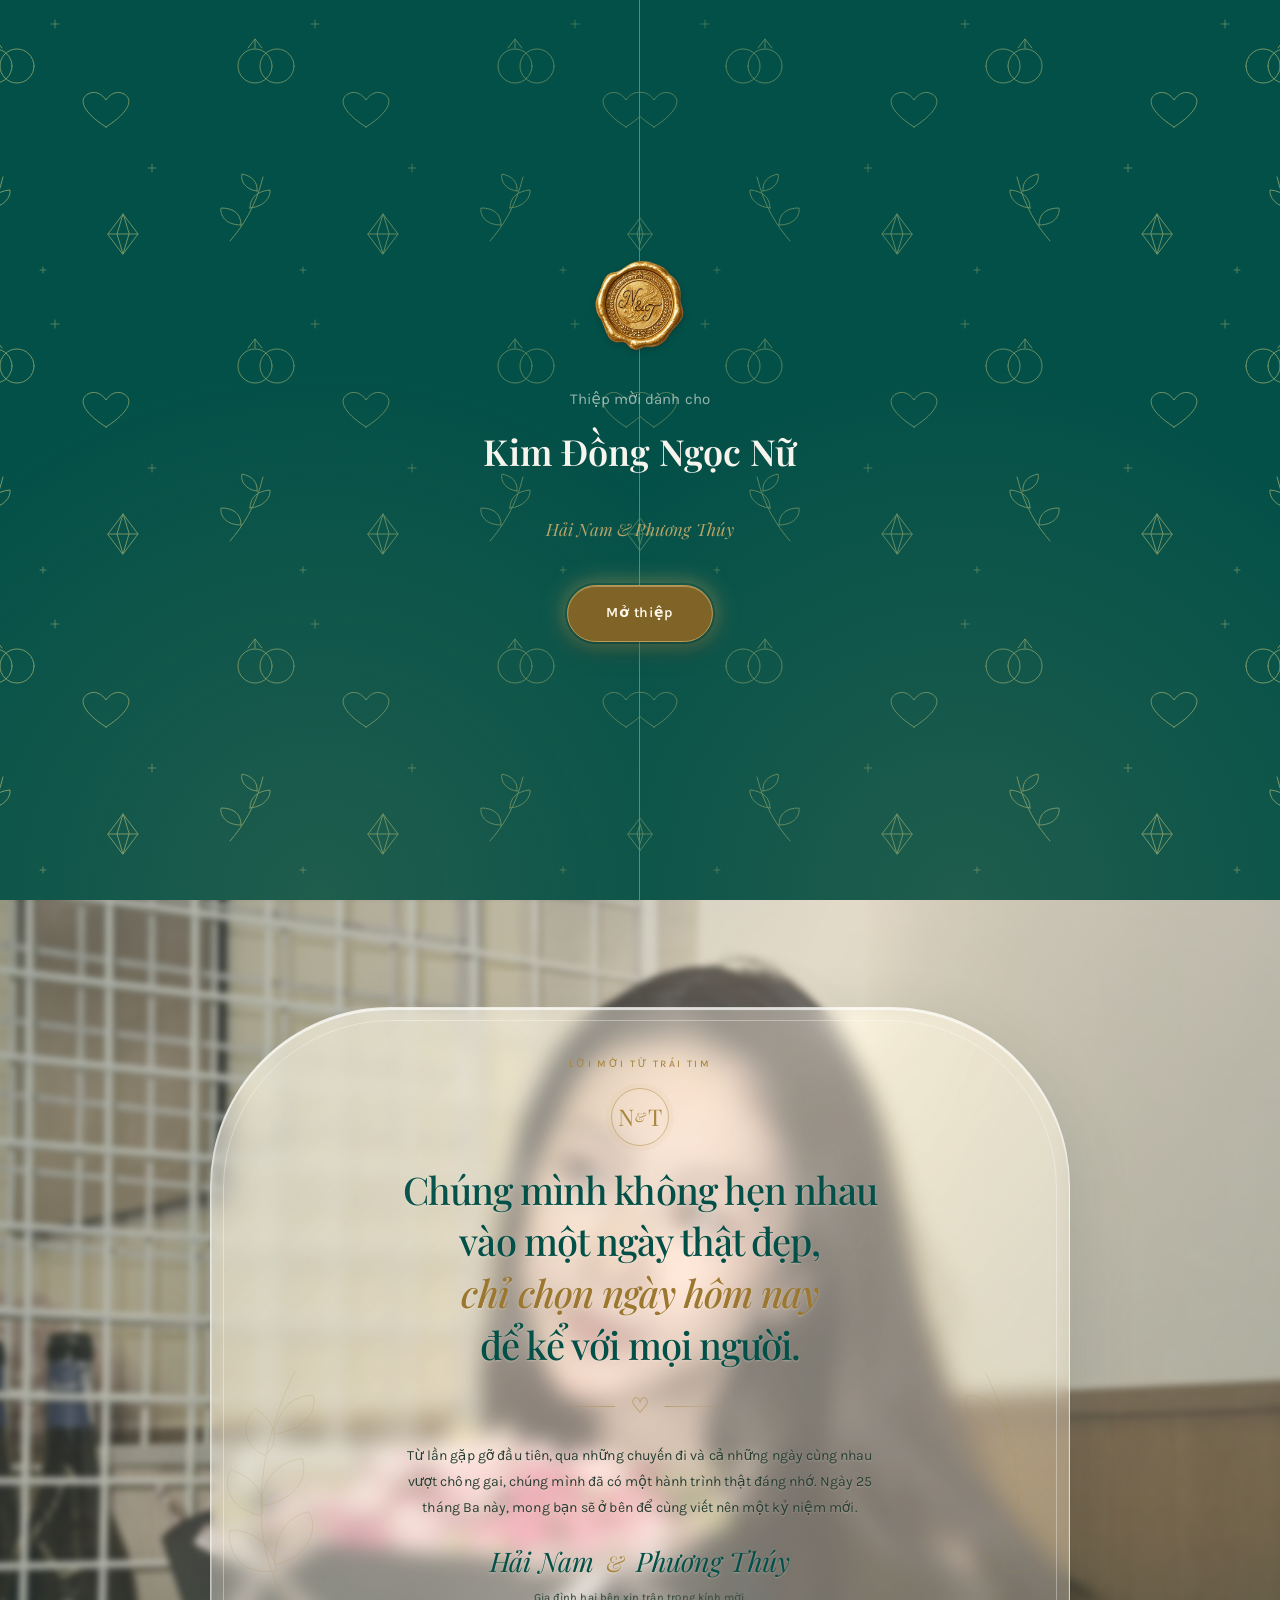
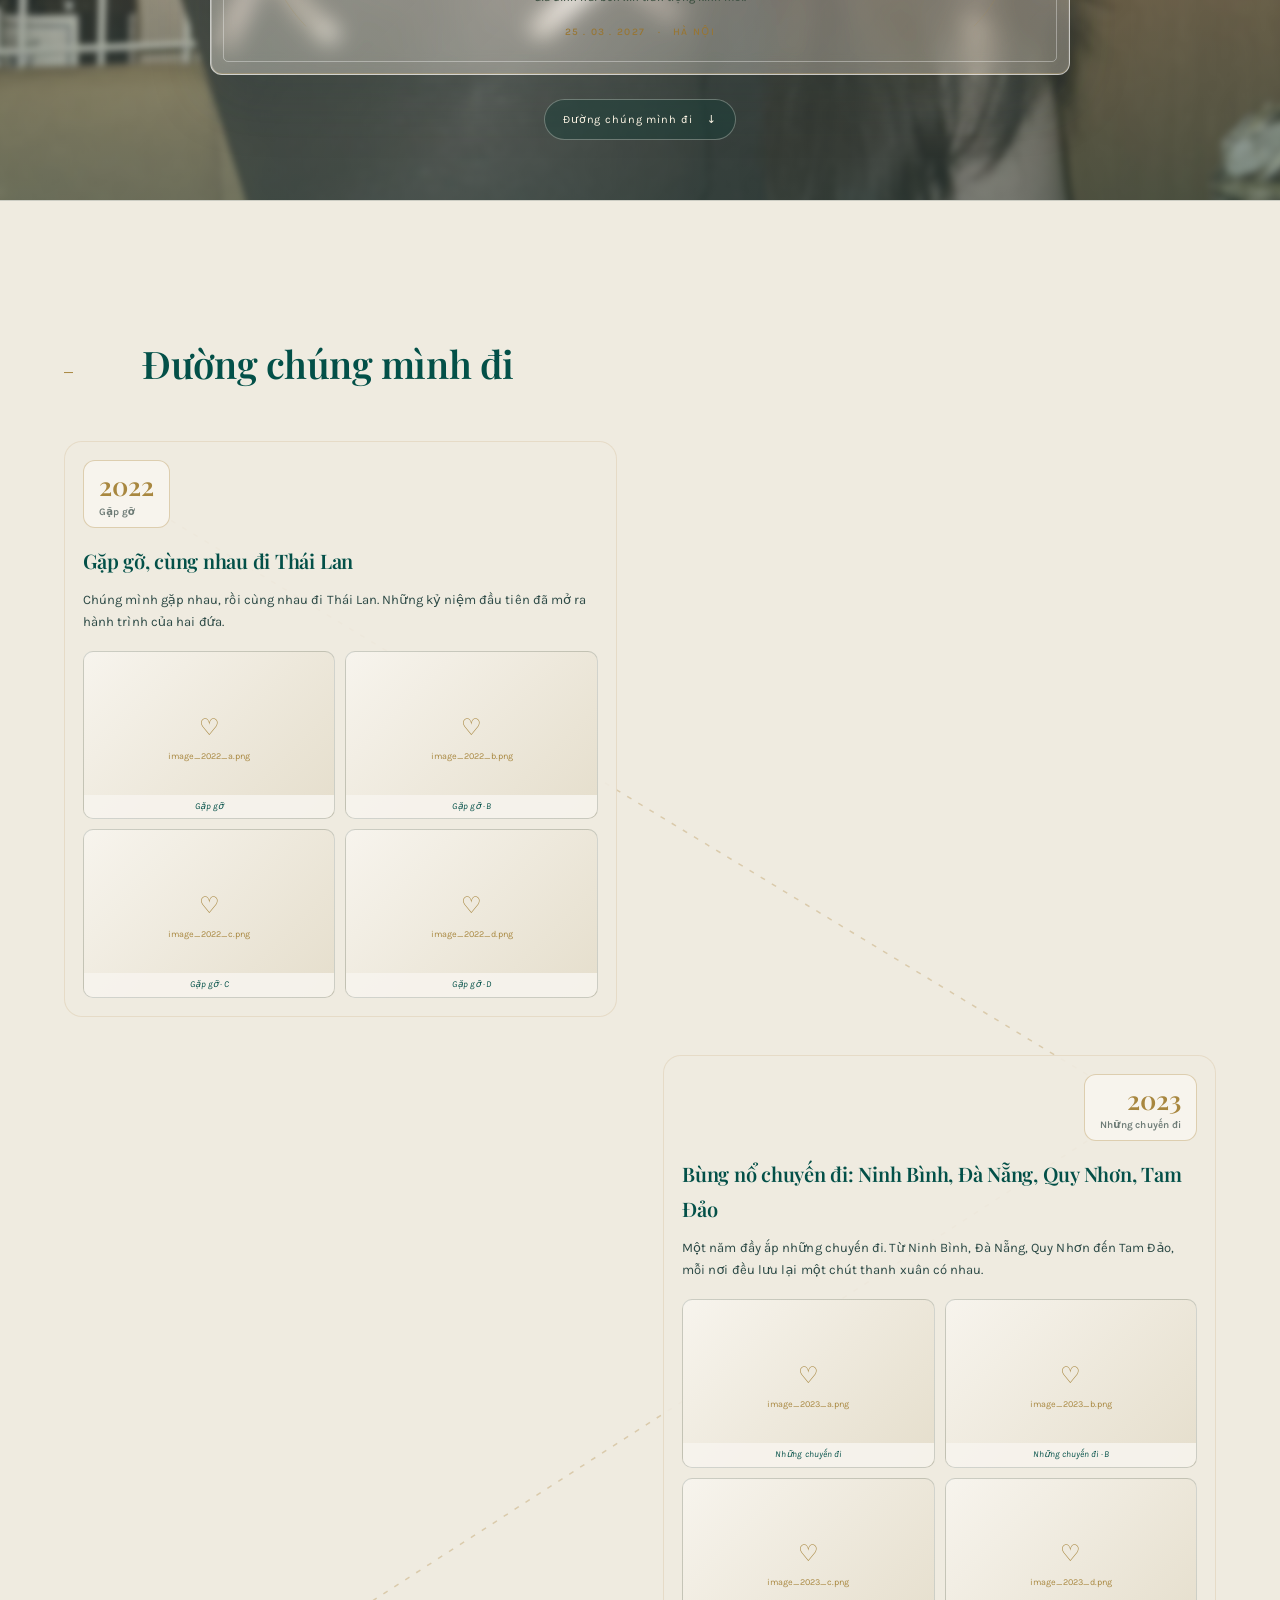
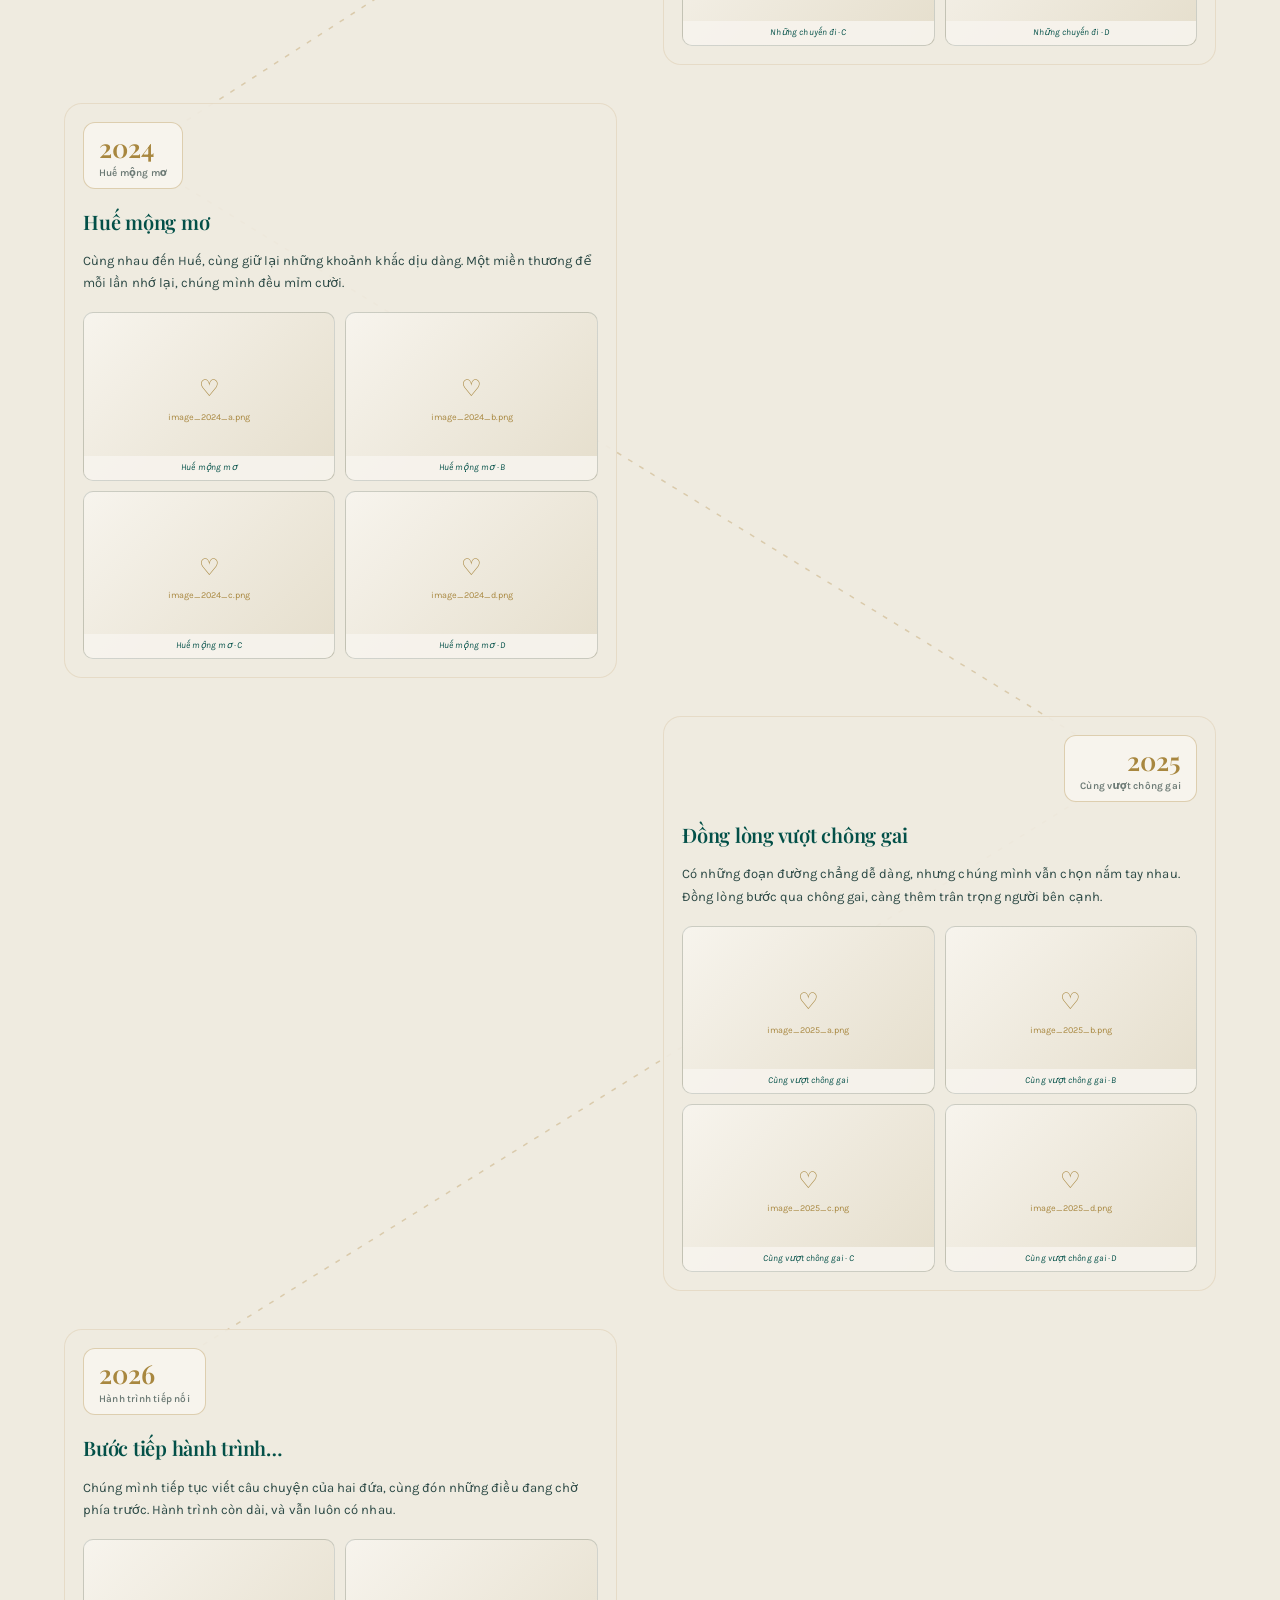
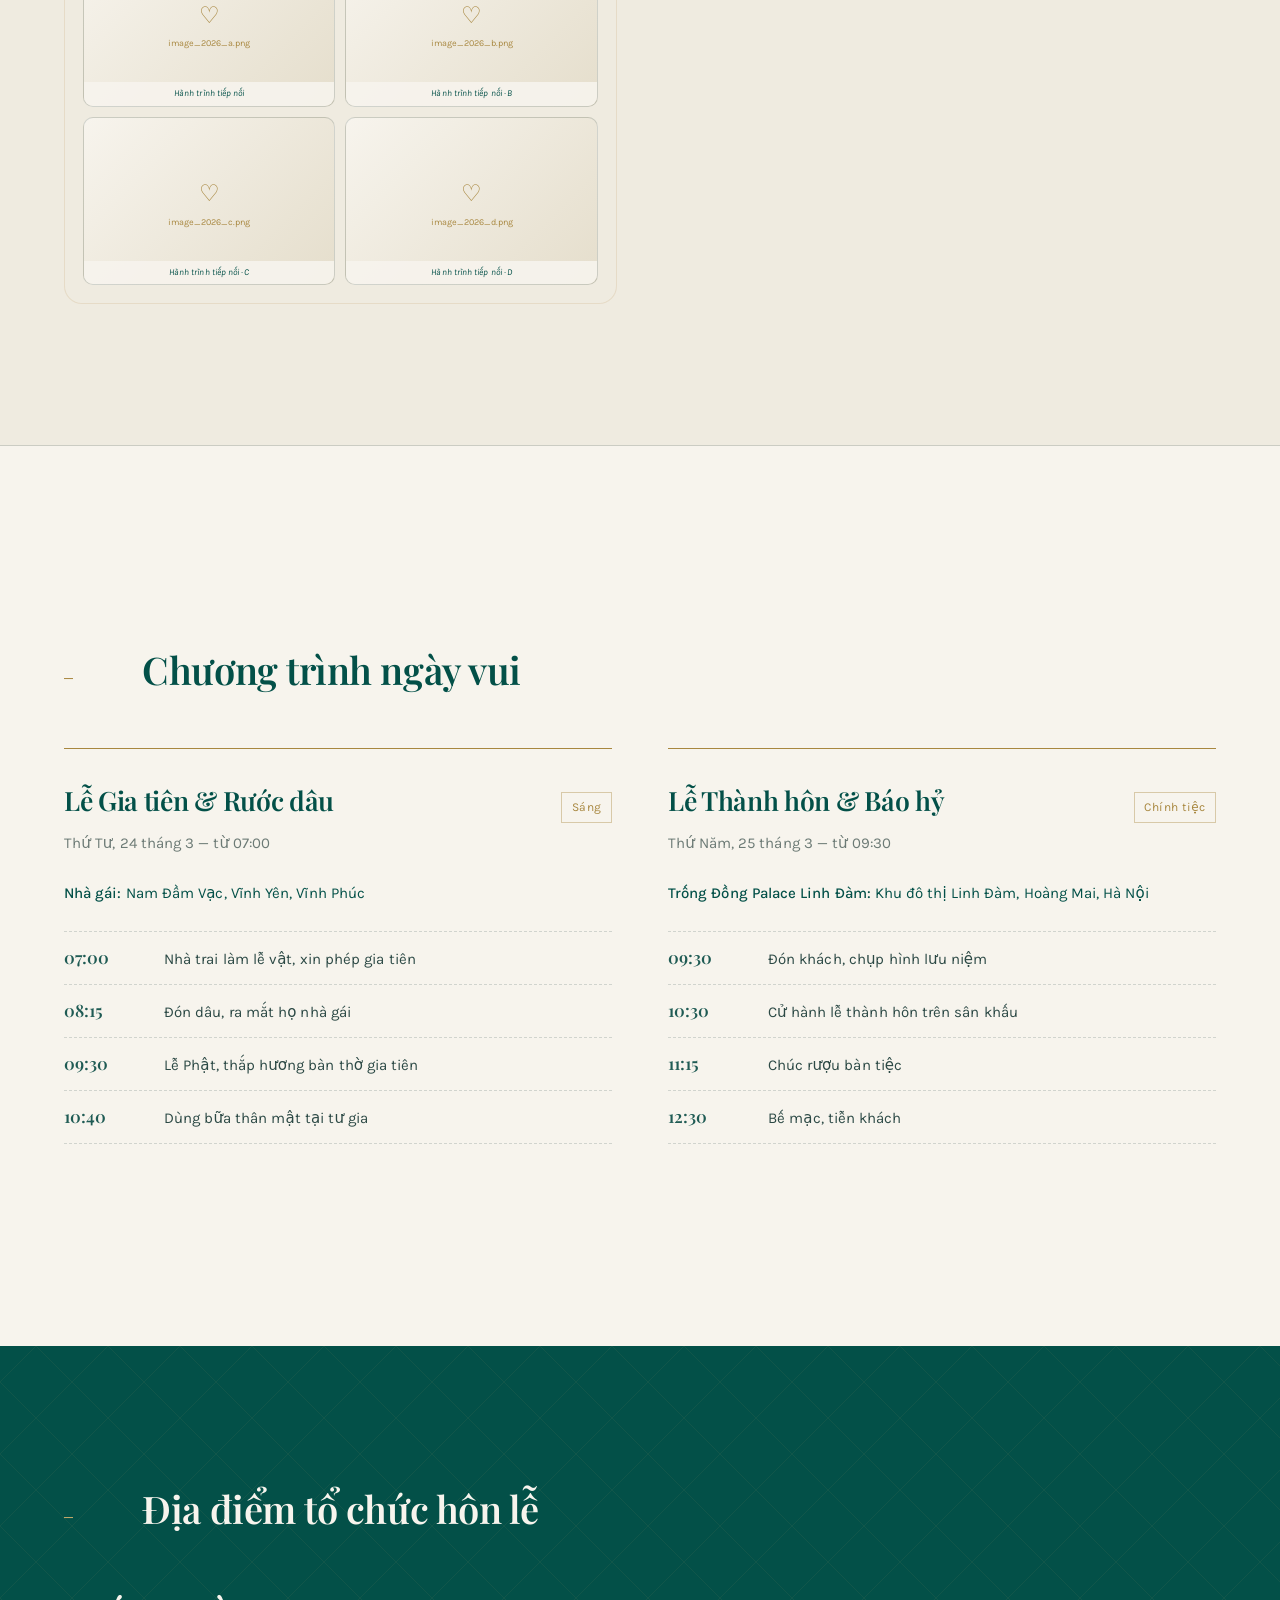
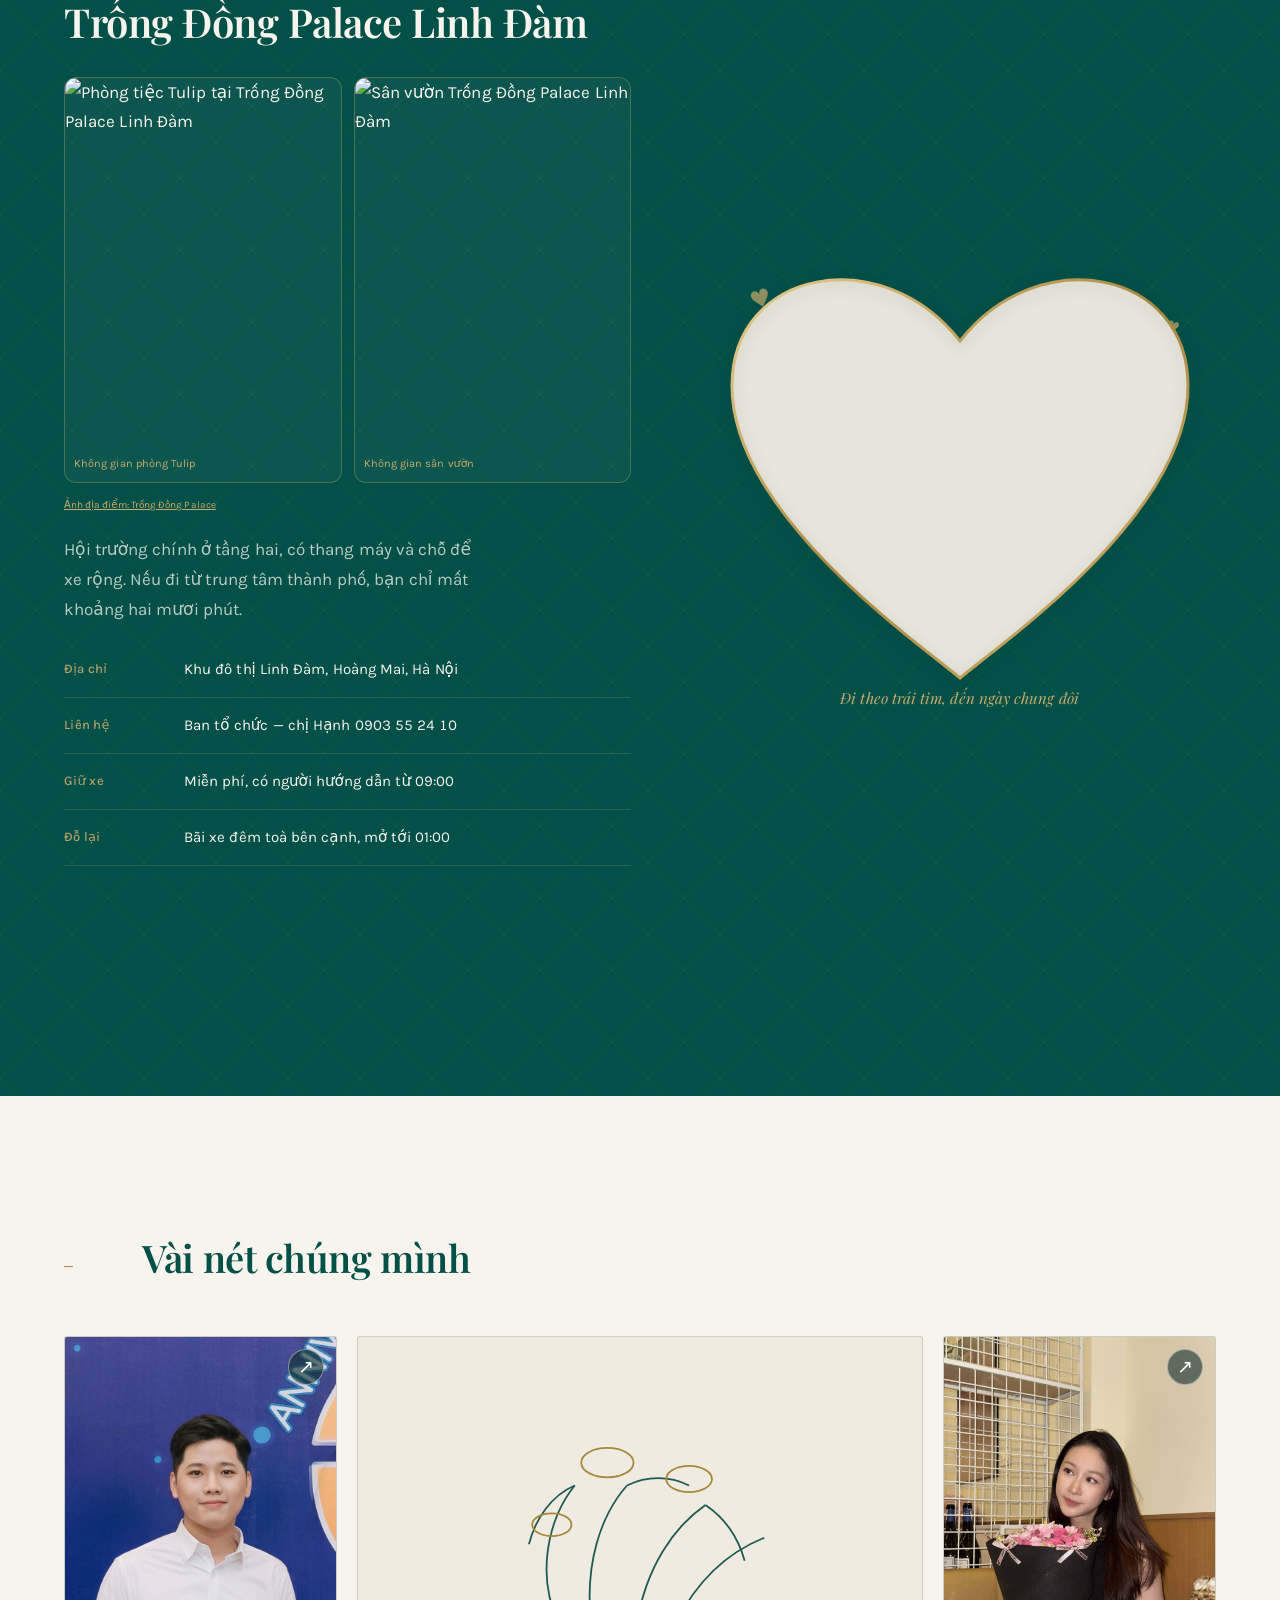
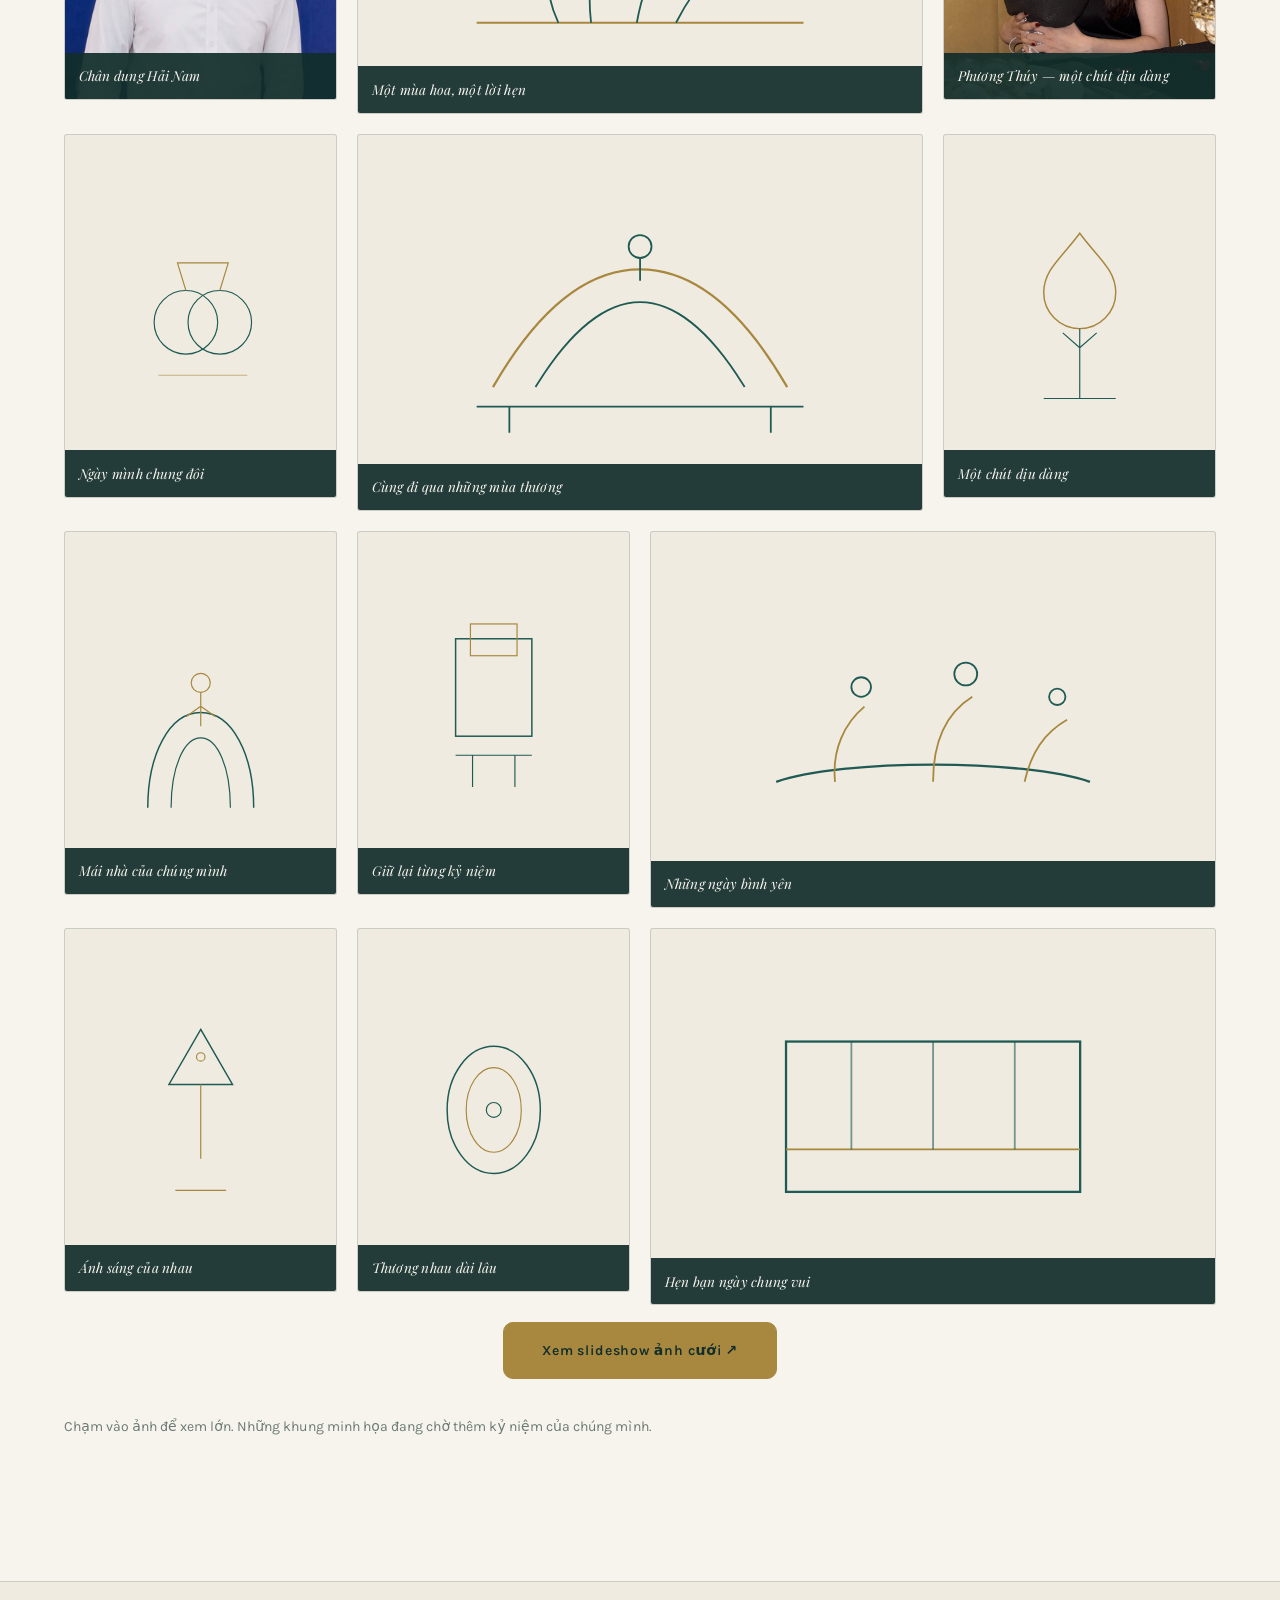
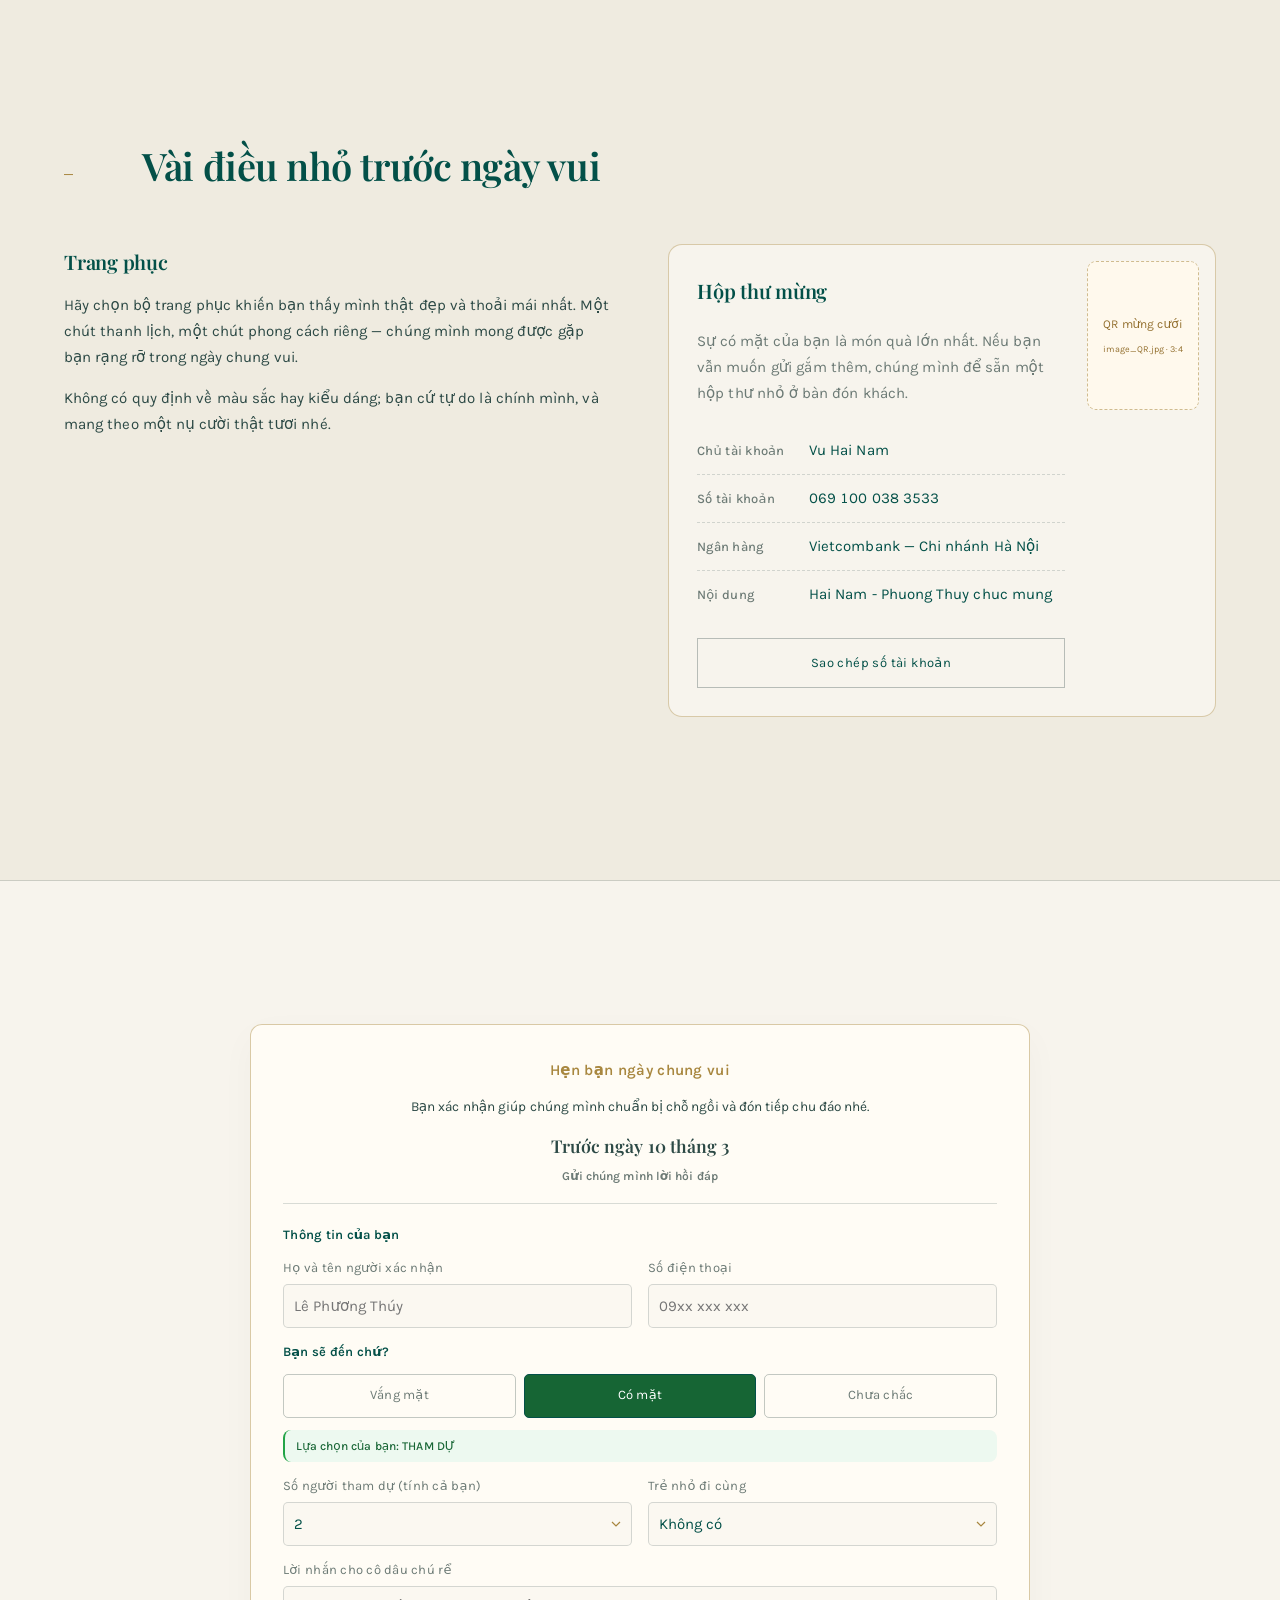
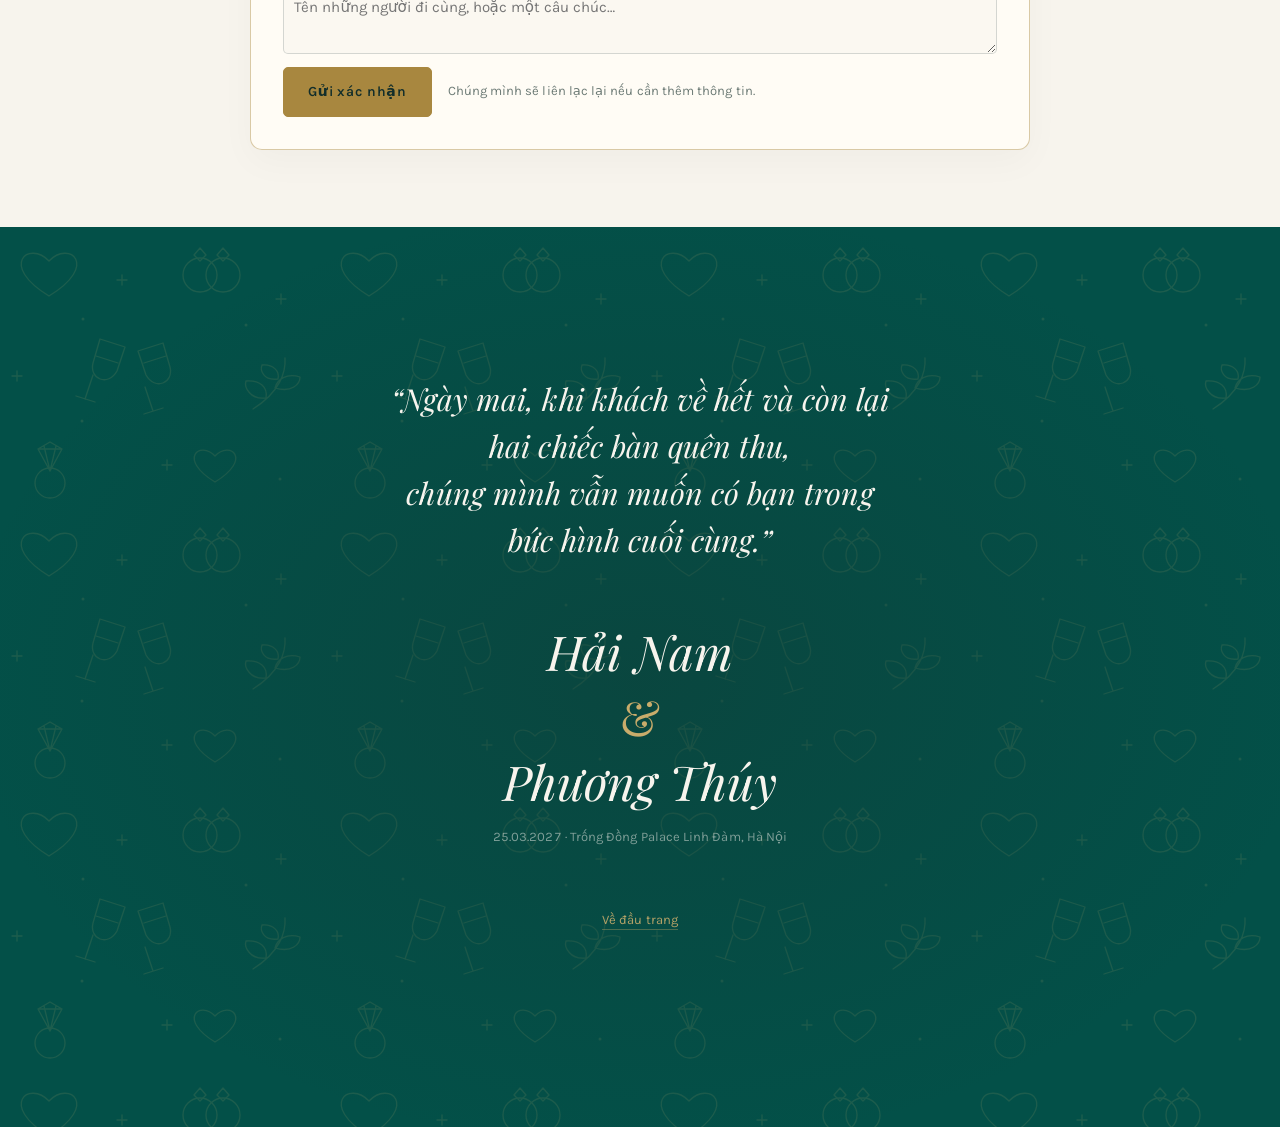
==== commit 1bf633aa: "Use gold invitation seal and shared wedding portrait" ====
--- a/index.html
+++ b/index.html
@@ -513,12 +513,7 @@
   <div class="curtain__bg"></div>
   <div class="curtain__half curtain__half--l"></div>
   <div class="curtain__half curtain__half--r">
-    <svg class="curtain__seal" viewBox="0 0 64 64" fill="none" aria-hidden="true">
-      <circle cx="32" cy="32" r="30" stroke="#C9AC6B" stroke-width=".8"/>
-      <circle cx="32" cy="32" r="24" stroke="#C9AC6B" stroke-width=".5" opacity=".6"/>
-      <path d="M32 18c5 6 5 22 0 28M32 18c-5 6-5 22 0 28" stroke="#C9AC6B" stroke-width=".8"/>
-      <path d="M22 27c4 2 16 2 20 0M22 37c4-2 16-2 20 0" stroke="#C9AC6B" stroke-width=".8"/>
-    </svg>
+    <img class="curtain__seal" src="wedding-seal.webp" width="96" height="96" alt="" aria-hidden="true">
   </div>
 
   <div class="curtain__card">
@@ -1300,7 +1295,7 @@
   reduced.addEventListener('change',function(){cancelAnimationFrame(frame);moving=false;root.style.scrollSnapType='';root.style.scrollBehavior='';});
 })();
 </script>
-<link rel="stylesheet" href="wedding-enhancements.css?v=20260916-desktop6">
-<script src="wedding-enhancements.js?v=20260916-desktop6"></script>
+<link rel="stylesheet" href="wedding-enhancements.css?v=20260917-couple1">
+<script src="wedding-enhancements.js?v=20260917-couple1"></script>
 </body>
 </html>
--- a/wedding-enhancements.css
+++ b/wedding-enhancements.css
@@ -245,7 +245,7 @@
 @supports not ((backdrop-filter:blur(1px)) or (-webkit-backdrop-filter:blur(1px))){.wedding-dock{background:#173f38}}
 @media(prefers-reduced-transparency:reduce){.wedding-dock,.dock-menu{background:#173f38}}
 /* Folded paper edges, brighter foil patterns and a gentle invitation glow. */
-.curtain__half--l{z-index:1;border-right:1px solid #ead69c66;box-shadow:5px 0 12px -4px #061b1866}
+.curtain__half--l{z-index:1;border-right:1px solid #ead69c66;box-shadow:2px 0 7px -4px #061b1833}
 .curtain__half--r{box-shadow:none}
 .curtain__half::after{content:"";position:absolute;top:0;bottom:0;width:28px;pointer-events:none}
 .curtain__half--l::after,.curtain__half--r::after{display:none}
@@ -392,3 +392,19 @@
 }
 @media(min-width:1000px){.hero__grid{grid-template-columns:minmax(0,.9fr) 100px minmax(0,1.2fr)}.hero__name .given{font-size:clamp(22px,1.9vw,36px);white-space:nowrap}}
 @media(min-width:1000px) and (max-height:760px){.hero__grid{grid-template-columns:minmax(0,.9fr) 85px minmax(0,1.2fr)}}
+
+/* Gold wax seal and a single, uninterrupted wedding photograph. */
+.curtain__half--r .curtain__seal{background:transparent;border-radius:0;object-fit:contain;filter:drop-shadow(0 2px 3px #0003)}
+.hero__portraits--couple{width:min(100%,560px);display:block}
+.hero__portraits .hero__portrait--couple{width:100%;margin:0}
+.hero__portrait--couple::before{display:none}
+.hero__portrait--couple button{aspect-ratio:3/2;border-radius:12px;background:transparent}
+.hero__portrait--couple img{object-fit:contain;object-position:center}
+@media(min-width:1000px){
+  .hero__portraits--couple{width:100%;max-width:680px}
+  .hero__portraits .hero__portrait--couple{width:100%}
+  .hero__portrait--couple button{border-radius:14px}
+}
+@media(max-width:999px){
+  .hero__portraits--couple{width:min(100%,480px,48svh);margin:4px auto 6px}
+}
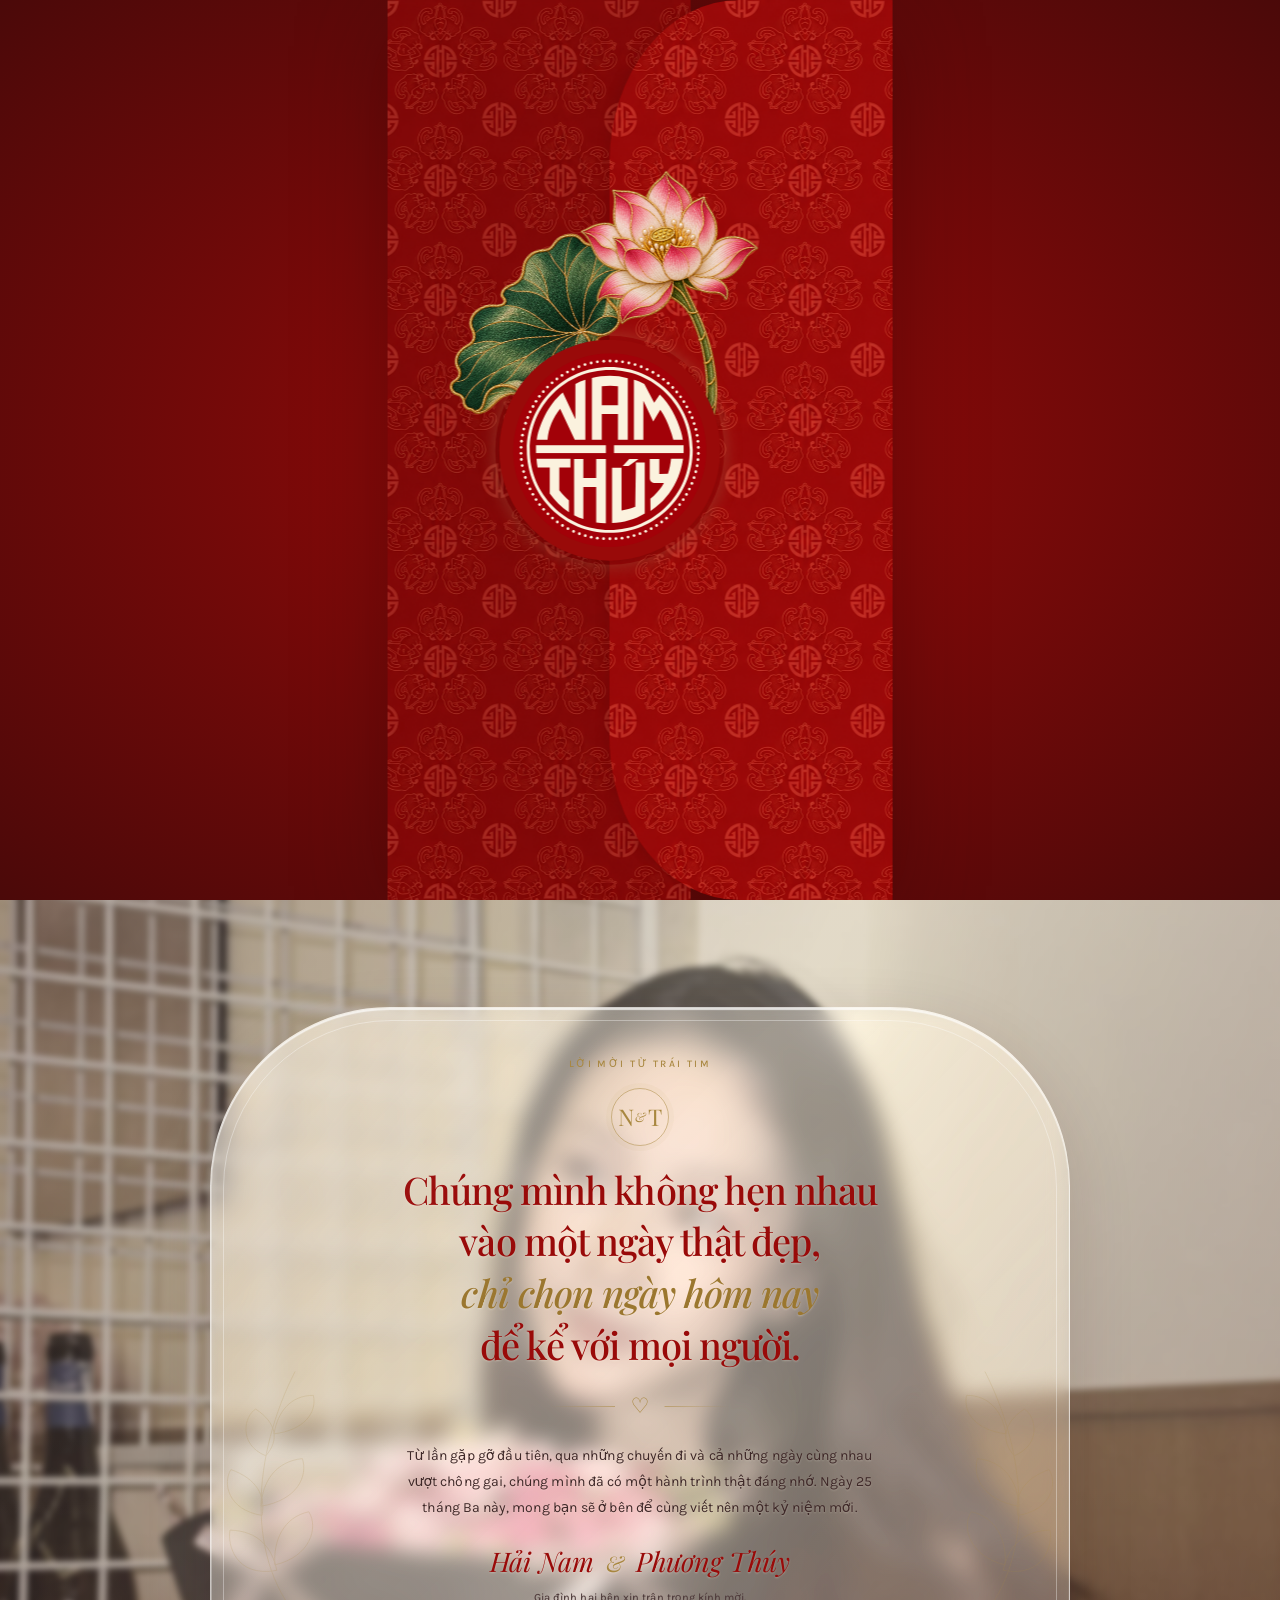
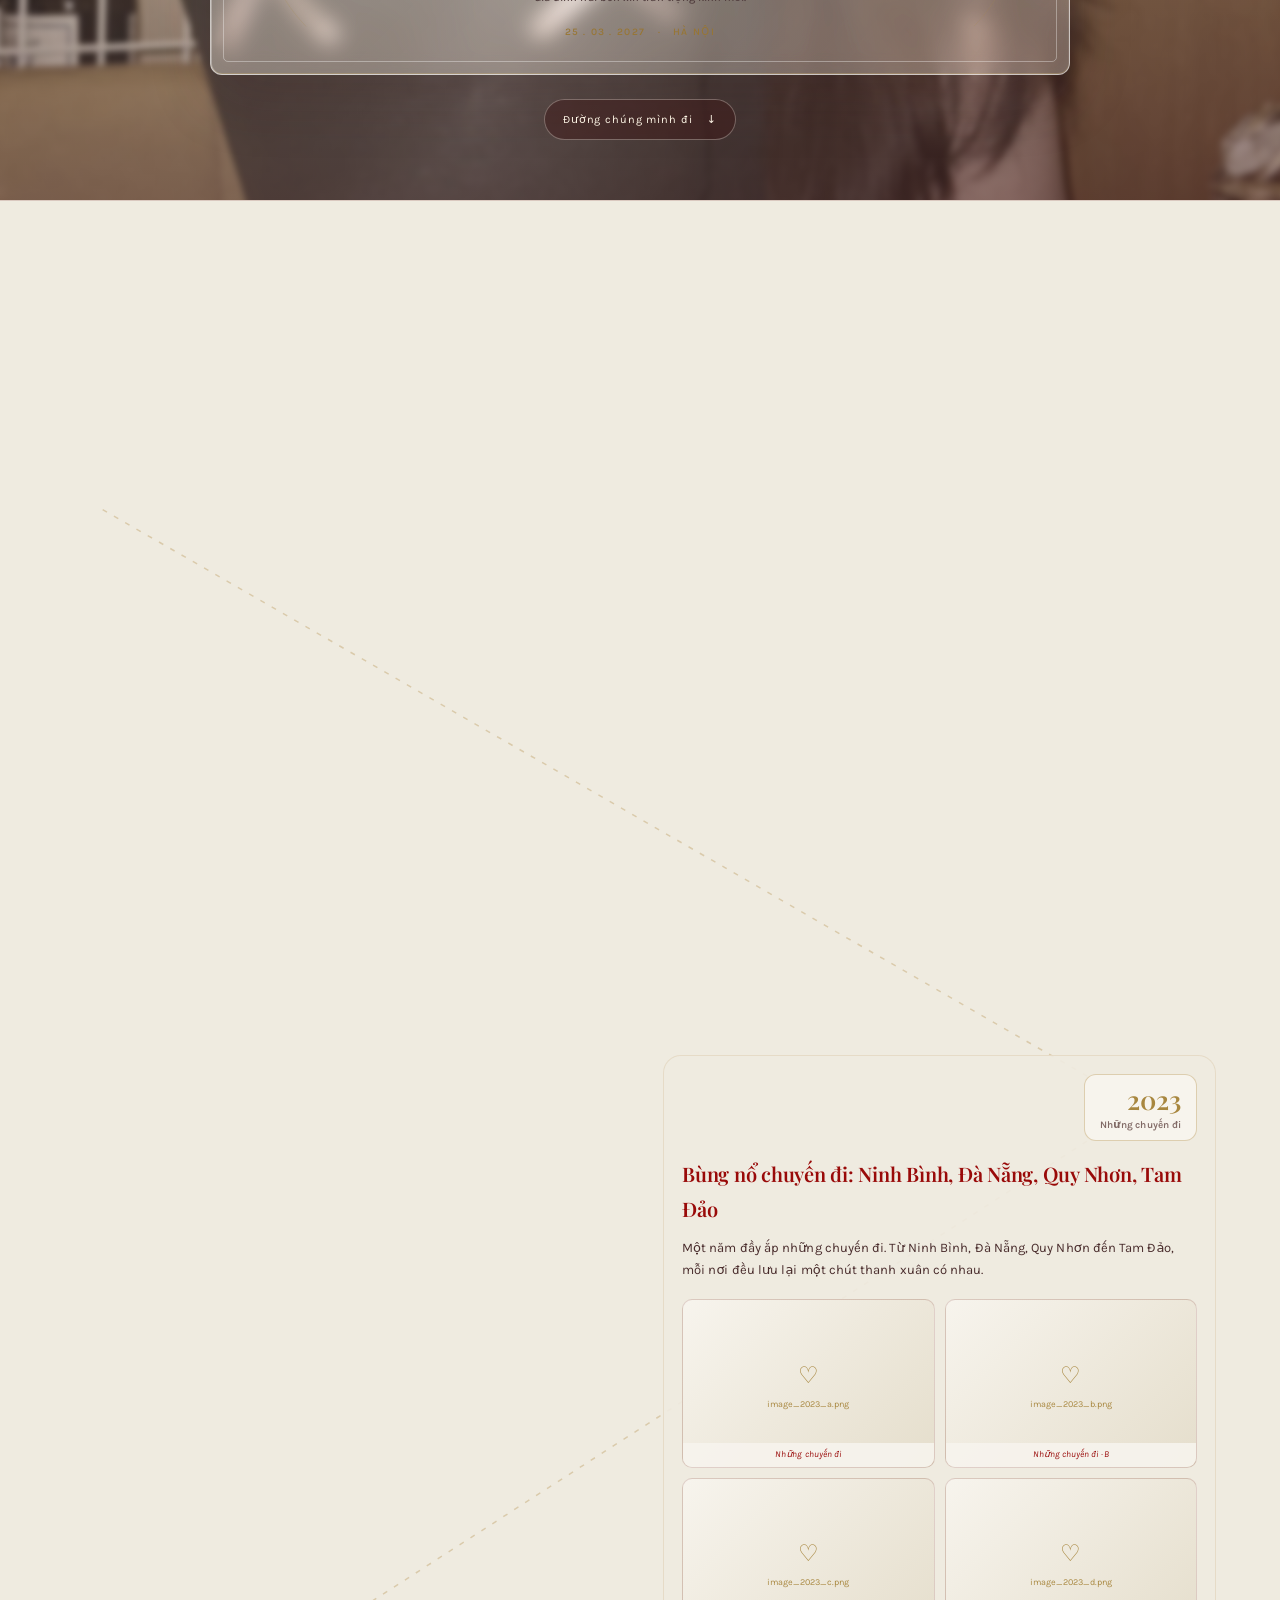
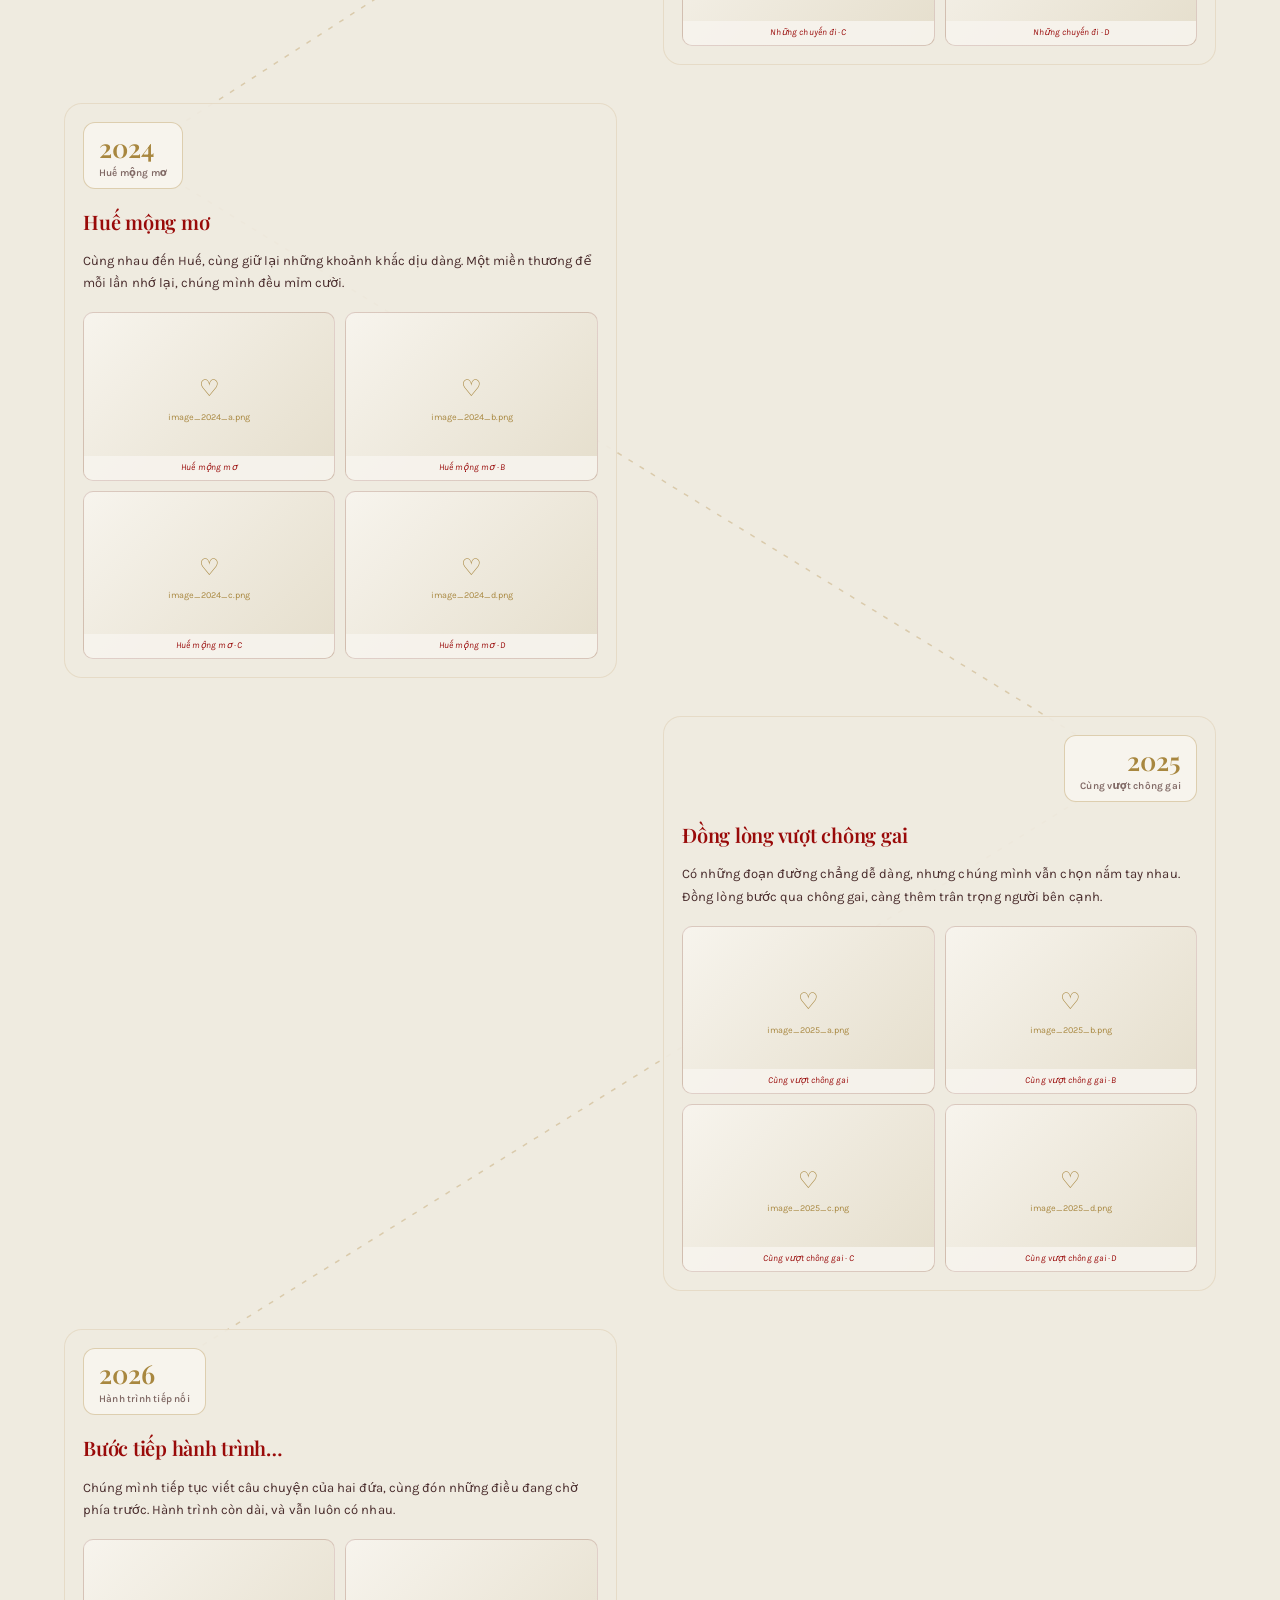
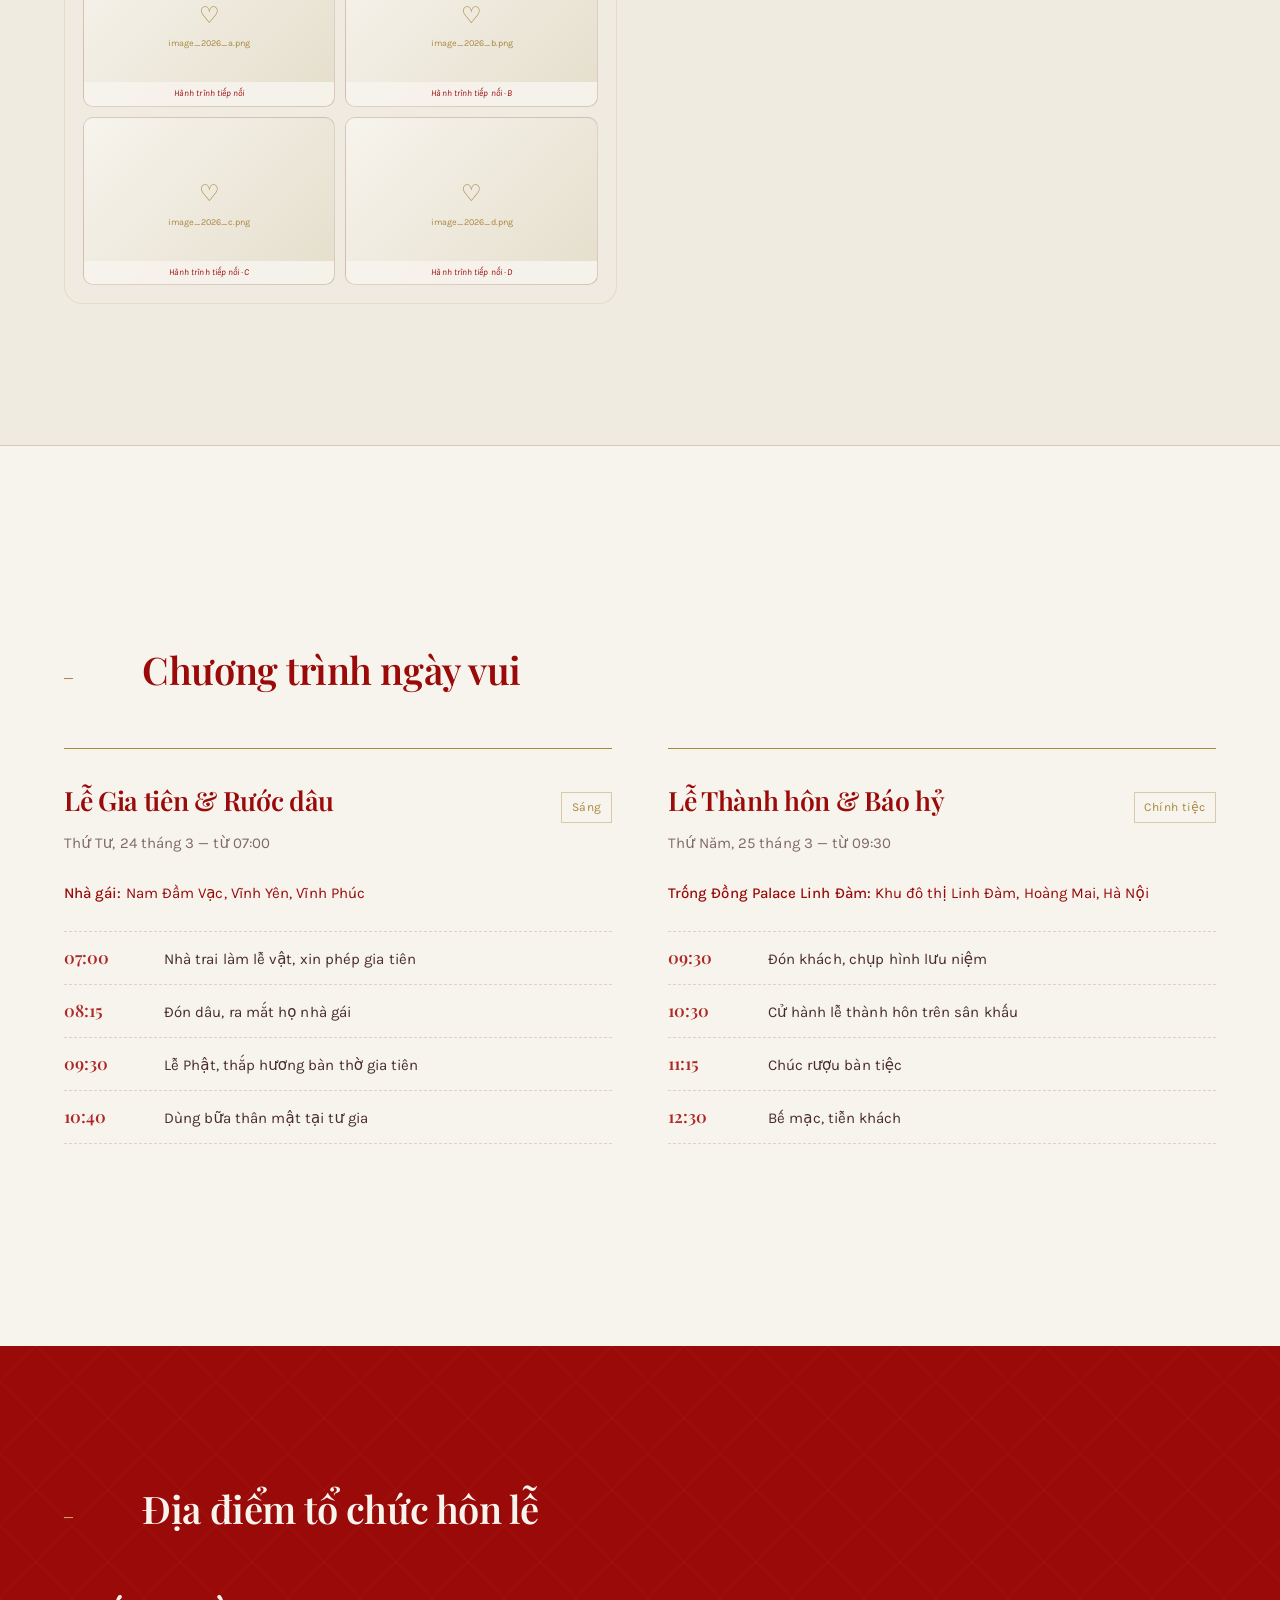
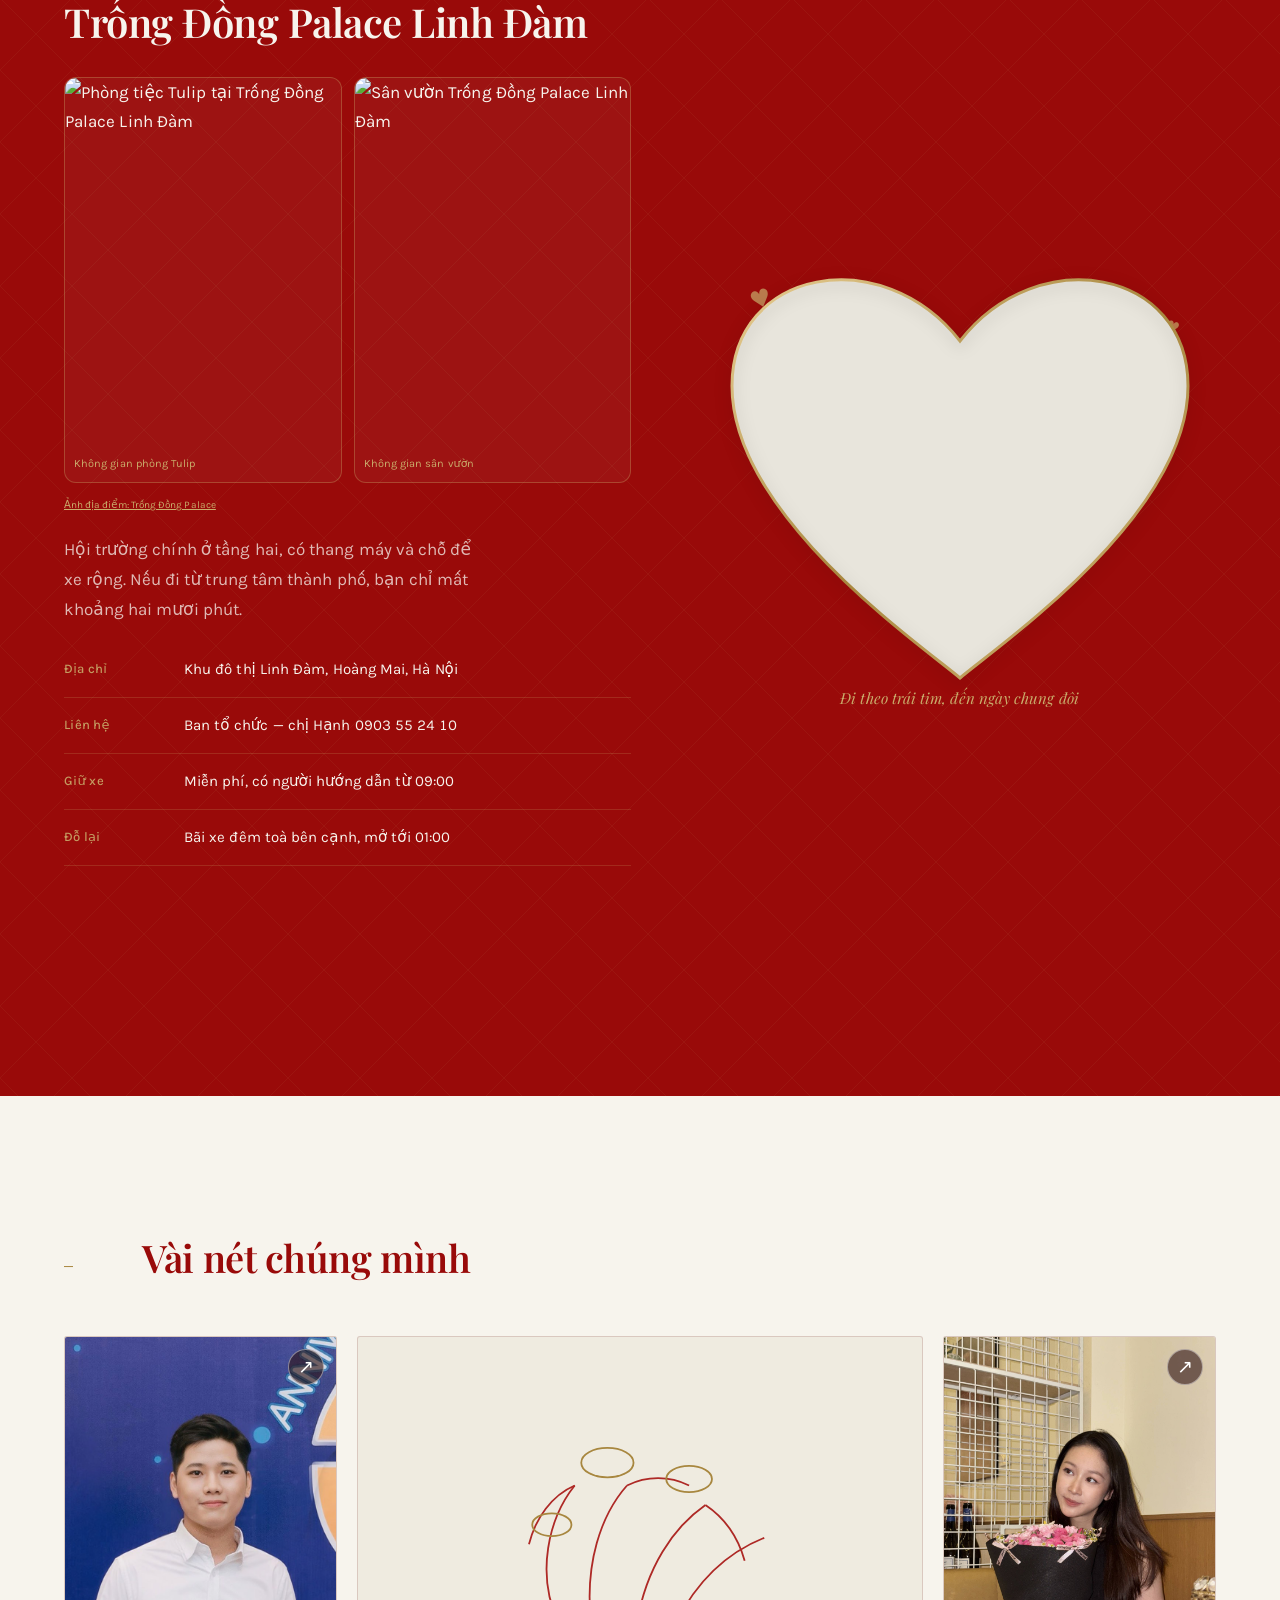
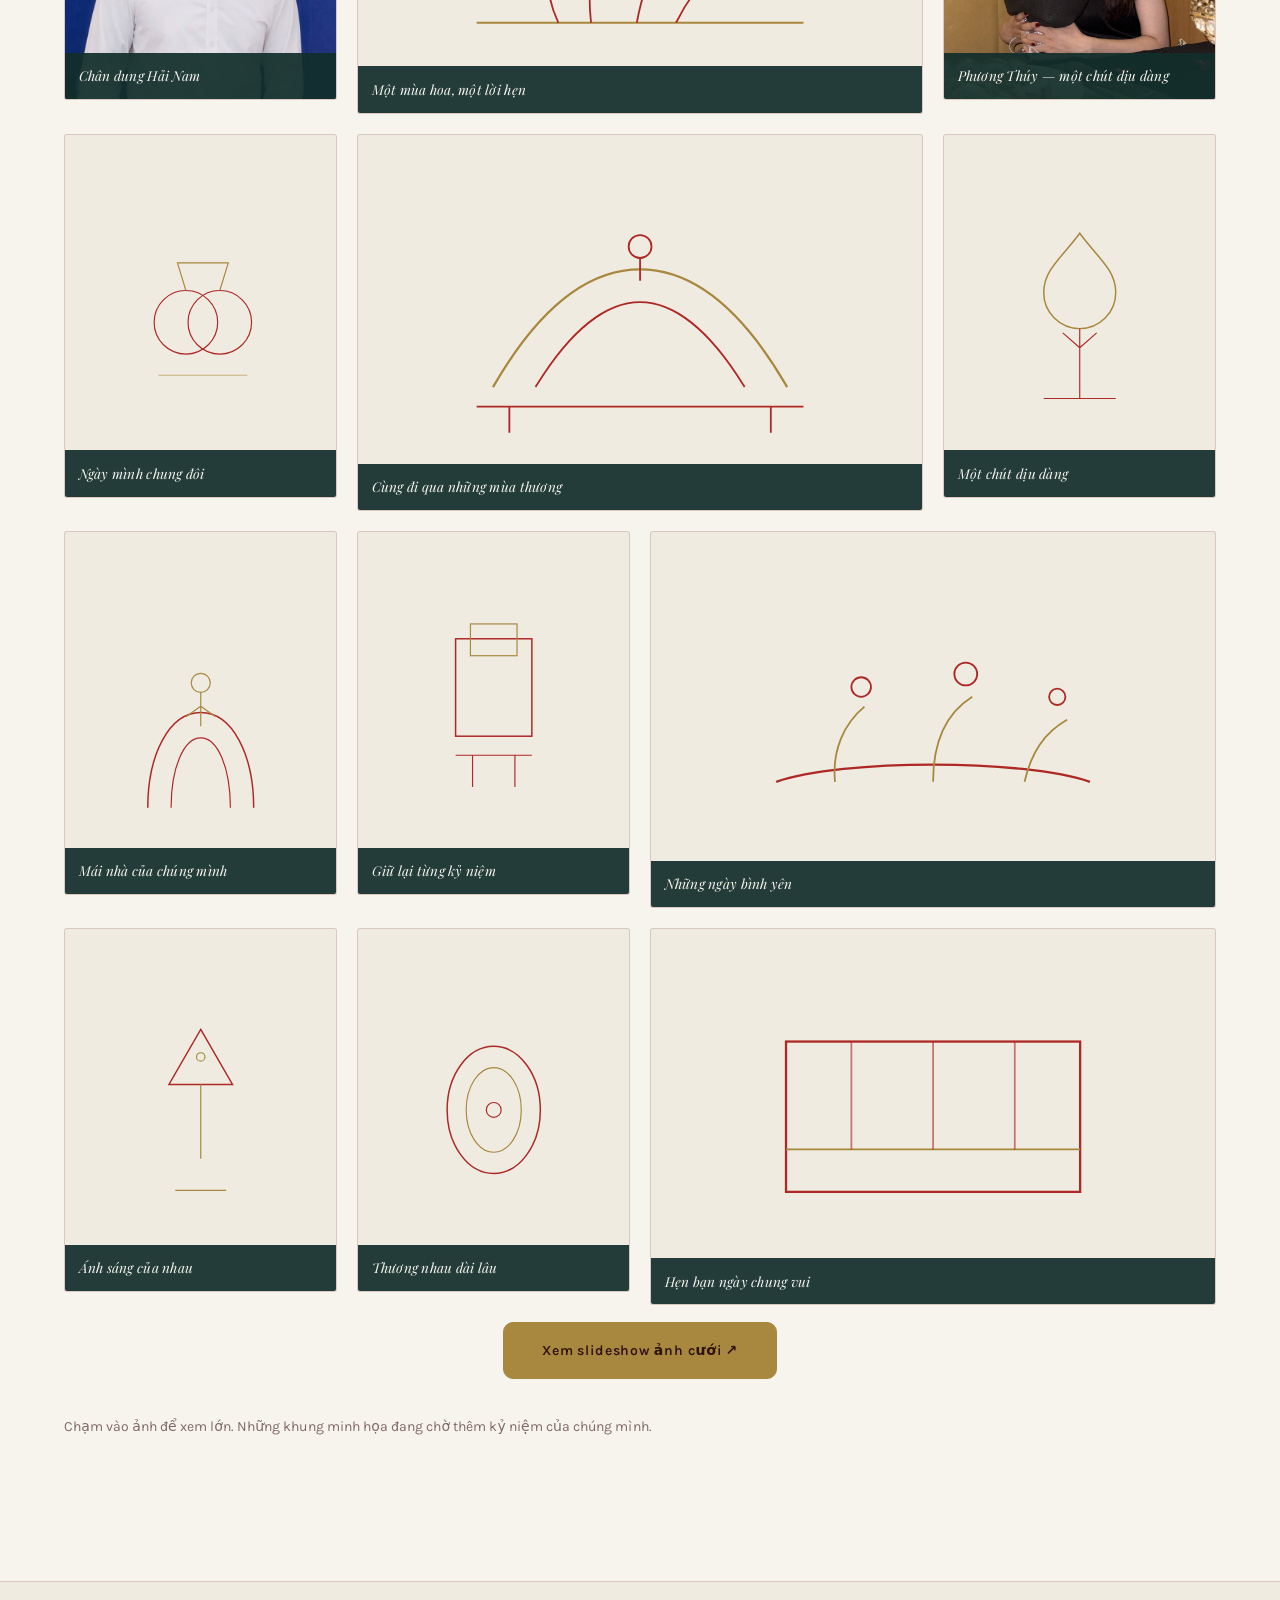
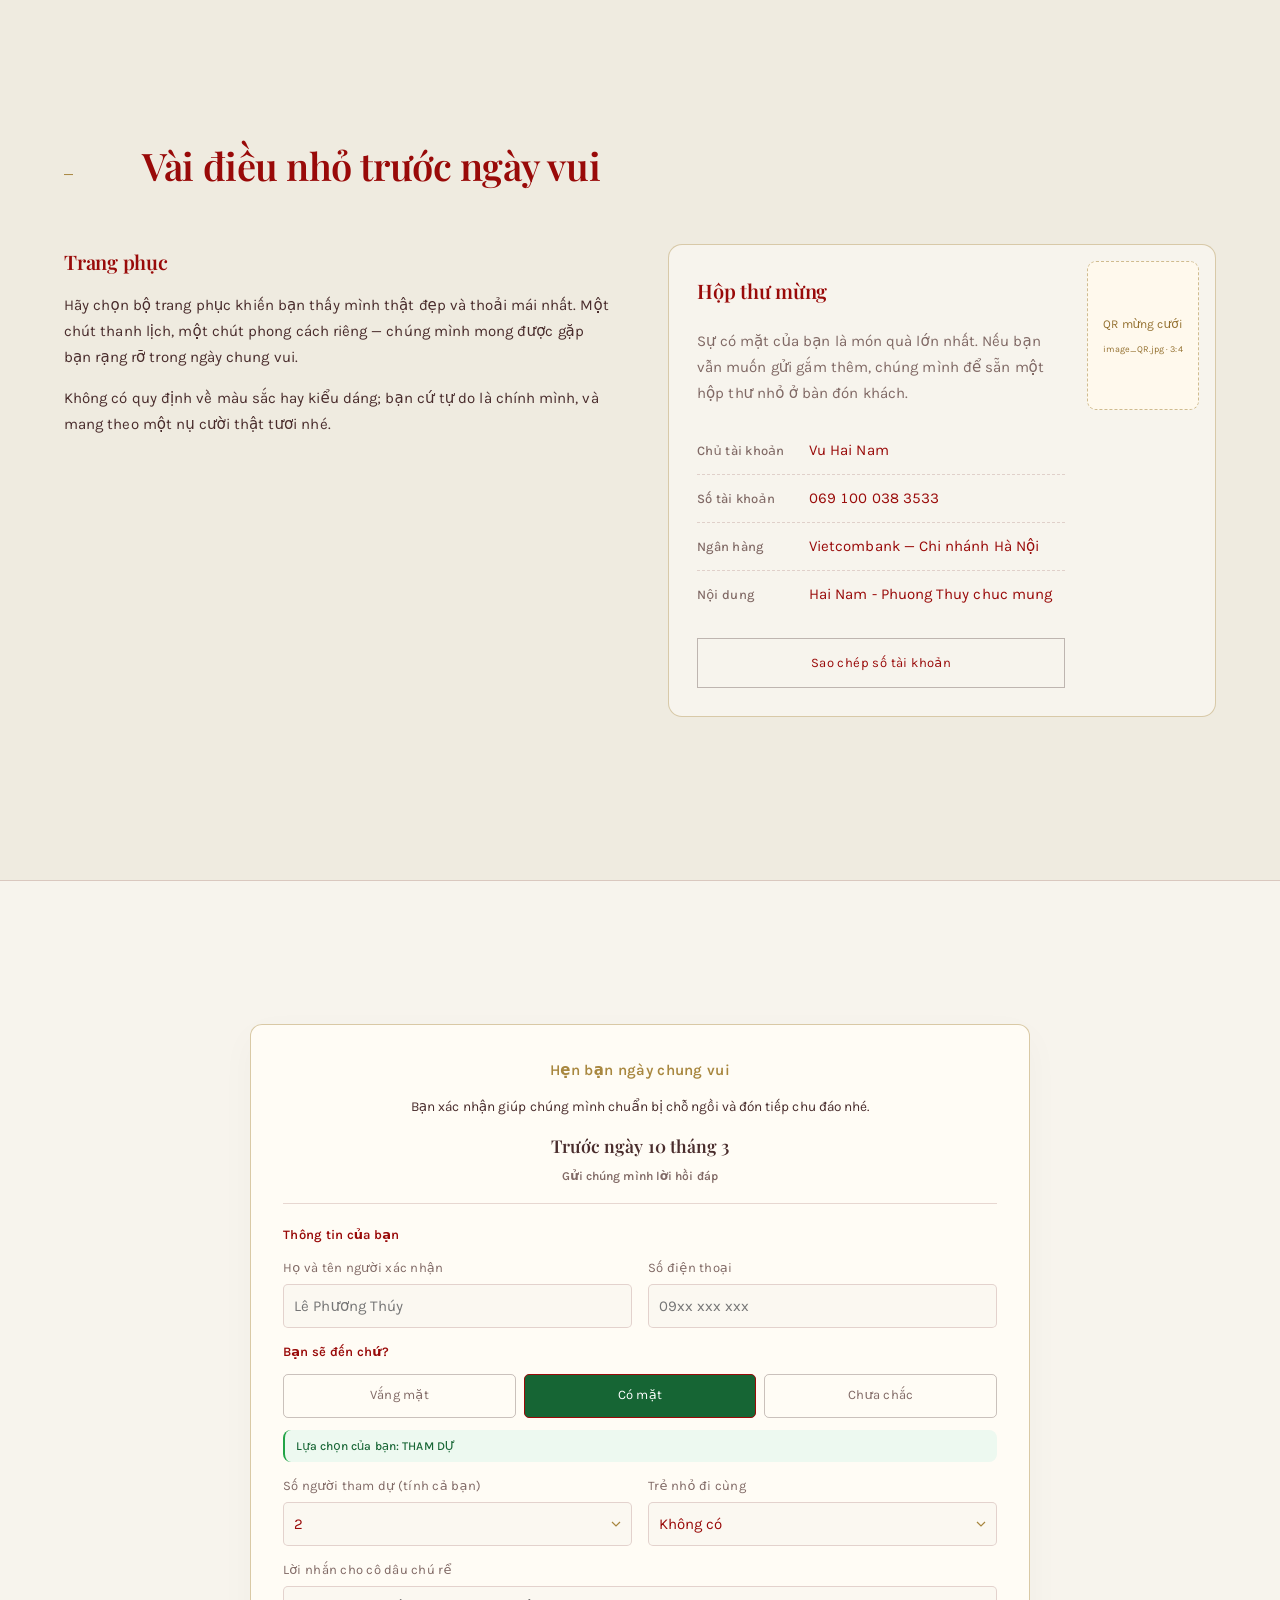
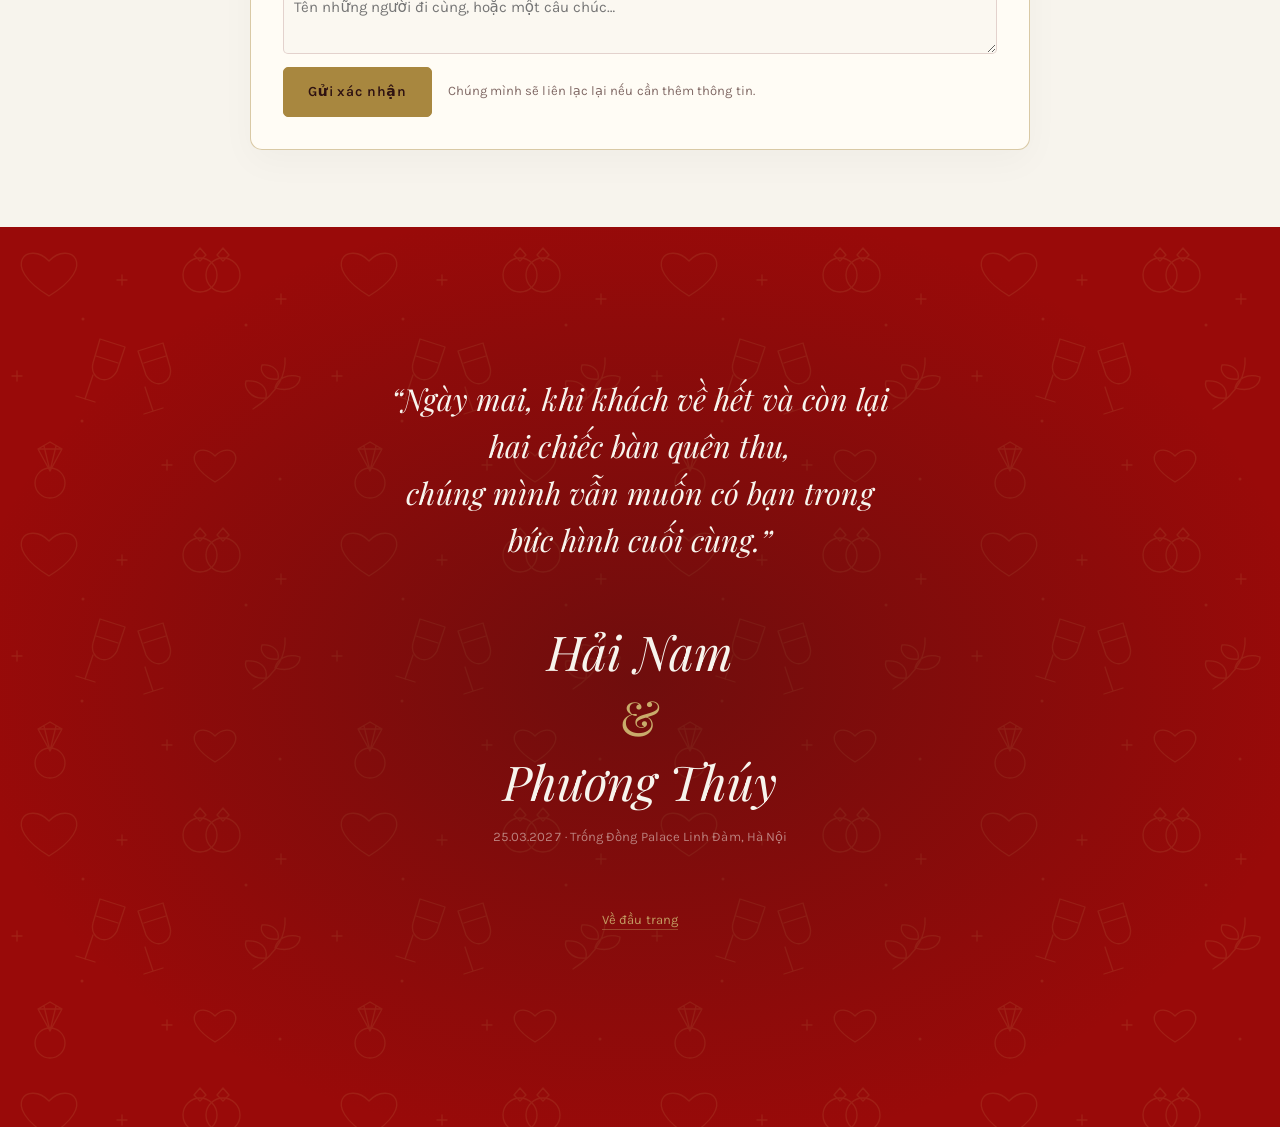
==== commit dc2dceee: "Update crimson wedding invitation with lotus artwork" ====
--- a/index.html
+++ b/index.html
@@ -5,7 +5,7 @@
 <meta name="viewport" content="width=device-width, initial-scale=1">
 <title>Lễ thành hôn — Hải Nam &amp; Phương Thúy</title>
 <meta name="description" content="Thiệp mời cưới của Vũ Hải Nam và Lê Phương Thúy. Thứ Năm, 25 tháng 3 năm 2027, Trống Đồng Palace Linh Đàm, Hà Nội.">
-<meta name="theme-color" content="#122E2B">
+<meta name="theme-color" content="#990a09">
 
 <link rel="preconnect" href="https://fonts.googleapis.com">
 <link rel="preconnect" href="https://fonts.gstatic.com" crossorigin>
@@ -20,14 +20,14 @@
   /* màu */
   --ivory:    #F7F4ED;   /* nền giấy */
   --ivory-2:  #EFEBE0;   /* giấy đậm hơn một bậc */
-  --ink:      #035048;   /* xanh cổ vịt đậm (nền tối, chữ chính) */
-  --peacock:  #1F5B54;   /* xanh trung gian */
+  --ink:      #990a09;   /* đỏ hỷ chủ đạo (nền tối, chữ chính) */
+  --peacock:  #5b1f1f;   /* đỏ trung gian */
   /**/
   --brass:    #A8873F;   /* đồng thau cũ */
   --brass-lt: #C9AC6B;   /* đồng sáng, dùng trên nền tối */
   --shell:    #E0D3CA;   /* hồng vỏ trứng nhạt — chỉ làm viền mảnh */
   --stone:    #6C7A75;   /* chữ phụ */
-  --line:     rgba(18,46,43,.16);
+  --line:     rgba(46,18,18,.16);
 
   /* chữ */
   --display: "Playfair Display", "Times New Roman", serif;
@@ -127,7 +127,7 @@
   position:absolute; inset:0; background:var(--ink);
   background-image:
     radial-gradient(120% 90% at 50% 108%, rgba(201,172,107,.20), transparent 62%),
-    radial-gradient(80% 60% at 50% -10%, rgba(31,91,84,.9), transparent 70%);
+    radial-gradient(80% 60% at 50% -10%, rgba(91,31,31,.9), transparent 70%);
 }
 .curtain__half{
   position:absolute; top:0; bottom:0; width:50%;
@@ -192,7 +192,7 @@
 
 /* nút áo đồng */
 .btn{
-  --bg:var(--brass); --fg:#122E2B; --bd:var(--brass);
+  --bg:var(--brass); --fg:#2e1212; --bd:var(--brass);
   display:inline-block; padding:.95rem 2.4rem; border:1px solid var(--bd); background:var(--bg); color:var(--fg);
   font-size:.875rem; font-weight:600; letter-spacing:.06em; text-transform:none;
   text-decoration:none; cursor:pointer; border-radius:0;
@@ -200,10 +200,10 @@
 }
 .btn:hover{ --bg:var(--brass-lt); --bd:var(--brass-lt) }
 .btn:active{ transform:translateY(1px) }
-.btn--ghost{ --bg:transparent; --fg:var(--ink); --bd:rgba(18,46,43,.32) }
+.btn--ghost{ --bg:transparent; --fg:var(--ink); --bd:rgba(46,18,18,.32) }
 .btn--ghost:hover{ --bg:var(--ink); --fg:var(--ivory); --bd:var(--ink) }
 .btn--onDark{ --bg:transparent; --fg:var(--ivory); --bd:rgba(201,172,107,.6) }
-.btn--onDark:hover{ --bg:var(--brass); --fg:#122E2B; --bd:var(--brass) }
+.btn--onDark:hover{ --bg:var(--brass); --fg:#2e1212; --bd:var(--brass) }
 
 /* =========================================================
    2. HERO
@@ -275,7 +275,7 @@
 .chapter__year{ font-family:var(--display); font-weight:600; font-size:1.5rem; color:var(--brass); line-height:1.2; padding-top:.15em }
 .chapter__year small{ display:block; font-family:var(--body); font-size:.75rem; color:var(--stone); letter-spacing:.02em; margin-top:.35rem }
 .chapter h3{ font-size:clamp(1.15rem,1.05rem + .5vw,1.5rem); margin-bottom:.7rem }
-.chapter p{ margin:0; max-width:38rem; color:#2C4945 }
+.chapter p{ margin:0; max-width:38rem; color:#492c2c }
 .chapter__art{ margin-top:1.25rem; width:clamp(64px,12vw,92px); opacity:.85 }
 .chapter__photo{
   margin-top:1.75rem; max-width:26rem; aspect-ratio:3/2; overflow:hidden;
@@ -310,7 +310,7 @@
   padding:.7rem 0; border-bottom:1px dashed var(--line); font-size:.9375rem;
 }
 .run time{ font-family:var(--display); font-weight:600; font-size:1.0625rem; font-variant-numeric:tabular-nums; color:var(--peacock) }
-.run span{ color:#2C4945 }
+.run span{ color:#492c2c }
 
 /* =========================================================
    6. ĐỊA ĐIỂM
@@ -332,7 +332,7 @@
 .venue__facts b{ font-weight:500; color:rgba(201,172,107,.9); font-size:.8125rem; letter-spacing:.02em; padding-top:.15em }
 .venue__actions{ display:flex; flex-wrap:wrap; gap:.75rem; margin-top:2rem }
 
-.map{ border:1px solid rgba(201,172,107,.35); background:#0E2622; aspect-ratio:1/1; max-height:26rem }
+.map{ border:1px solid rgba(201,172,107,.35); background:#260e0e; aspect-ratio:1/1; max-height:26rem }
 .map svg{ width:100%; height:100% }
 
 /* =========================================================
@@ -350,7 +350,7 @@
   position:absolute; left:0; right:0; bottom:0; padding:.7rem .85rem;
   font-size:.75rem; letter-spacing:.02em; color:var(--ivory);
   background:linear(transparent, transparent);
-  background-color:rgba(18,46,43,.88);
+  background-color:rgba(46,18,18,.88);
   opacity:0; translate:0 .5rem; transition:opacity .4s ease, translate .4s ease;
 }
 .plate:hover figcaption,.plate:focus-within figcaption{ opacity:1; translate:0 }
@@ -364,7 +364,7 @@
 .notes{ padding:var(--band) 0; background:var(--ivory-2); border-block:1px solid var(--line) }
 .notes__grid{ display:grid; grid-template-columns:repeat(auto-fit,minmax(17rem,1fr)); gap:clamp(2rem,5vw,3.5rem) }
 .note h3{ font-size:1.25rem; margin-bottom:.8rem }
-.note p{ font-size:.9375rem; color:#2C4945; margin:0 0 .9rem }
+.note p{ font-size:.9375rem; color:#492c2c; margin:0 0 .9rem }
 .swatches{ display:flex; gap:.5rem; margin-top:1.25rem }
 .swatches i{ width:2.5rem; height:2.5rem; border:1px solid var(--line); display:block }
 .gift{ border:1px solid rgba(168,135,63,.4); padding:clamp(1.25rem,3vw,1.75rem); background:var(--ivory) }
@@ -373,7 +373,7 @@
 .gift__row b{ font-weight:500; color:var(--stone); font-size:.8125rem; letter-spacing:.02em; padding-top:.2em }
 .copy{
   margin-top:1.25rem; width:100%; padding:.8rem 1rem; background:transparent;
-  border:1px solid rgba(18,46,43,.28); cursor:pointer; font-size:.8125rem; letter-spacing:.03em;
+  border:1px solid rgba(46,18,18,.28); cursor:pointer; font-size:.8125rem; letter-spacing:.03em;
   transition:background .3s ease, color .3s ease;
 }
 .copy:hover{ background:var(--ink); color:var(--ivory); border-color:var(--ink) }
@@ -386,7 +386,7 @@
   display:grid; grid-template-columns:.85fr 1.15fr; gap:clamp(2rem,6vw,4.5rem);
   border:1px solid var(--brass); padding:clamp(1.75rem,5vw,3.75rem);
 }
-.rsvp__aside p{ font-size:.9375rem; color:#2C4945 }
+.rsvp__aside p{ font-size:.9375rem; color:#492c2c }
 .rsvp__aside .deadline{ font-family:var(--display); font-weight:600; font-size:1.35rem; margin:1.5rem 0 0 }
 .rsvp__aside .deadline small{ display:block; font-family:var(--body); font-size:.8125rem; color:var(--stone); margin-top:.3rem }
 
@@ -397,7 +397,7 @@
 .field label,.seg__opt span,.field .lbl{ font-size:.8125rem; letter-spacing:.02em; color:var(--stone) }
 .field input,.field select,.field textarea{
   font:inherit; font-size:.9375rem; color:var(--ink); background:transparent;
-  border:0; border-bottom:1px solid rgba(18,46,43,.3); padding:.55rem .1rem; border-radius:0;
+  border:0; border-bottom:1px solid rgba(46,18,18,.3); padding:.55rem .1rem; border-radius:0;
   transition:border-color .25s ease;
 }
 .field textarea{ resize:vertical; min-height:4.5rem; line-height:1.6 }
@@ -411,7 +411,7 @@
 .seg__opt{ position:relative }
 .seg__opt input{ position:absolute; opacity:0; inset:0; cursor:pointer }
 .seg__opt span{
-  display:block; padding:.7rem 1.4rem; border:1px solid rgba(18,46,43,.25);
+  display:block; padding:.7rem 1.4rem; border:1px solid rgba(46,18,18,.25);
   transition:background .25s ease, color .25s ease, border-color .25s ease;
 }
 .seg__opt input:checked + span{ background:var(--ink); color:var(--ivory); border-color:var(--ink) }
@@ -423,7 +423,7 @@
 .done{ border:1px solid var(--brass); padding:clamp(1.75rem,5vw,3rem); text-align:center }
 .done[hidden]{ display:none }
 .done h3{ font-size:clamp(1.5rem,1.2rem + 1.4vw,2.25rem); margin-bottom:.75rem }
-.done p{ margin:0 auto; max-width:28rem; font-size:.9375rem; color:#2C4945 }
+.done p{ margin:0 auto; max-width:28rem; font-size:.9375rem; color:#492c2c }
 .done .again{ margin-top:1.75rem; background:none; border:0; cursor:pointer; font-size:.8125rem; letter-spacing:.03em; color:var(--brass); text-decoration:underline; text-underline-offset:4px }
 
 /* =========================================================
@@ -511,17 +511,17 @@
      ========================================================= -->
 <div class="curtain" id="curtain">
   <div class="curtain__bg"></div>
-  <div class="curtain__half curtain__half--l"></div>
-  <div class="curtain__half curtain__half--r">
-    <img class="curtain__seal" src="wedding-seal.webp" width="96" height="96" alt="" aria-hidden="true">
-  </div>
-
-  <div class="curtain__card">
-    <div class="curtain__seal-space" aria-hidden="true"></div>
-    <p class="curtain__for">Thiệp mời dành cho</p>
-    <p class="curtain__guest" id="guestName">Kim Đồng Ngọc Nữ</p>
-    <p class="curtain__names">Hải Nam &amp; Phương Thúy</p>
-    <button class="btn btn--onDark" id="openBtn" type="button">Mở thiệp</button>
+  <div class="curtain__paper">
+    <div class="curtain__half curtain__half--l"></div>
+    <div class="curtain__half curtain__half--r">
+      <div class="curtain__botanical" aria-hidden="true">
+        <img class="curtain__leaf" src="picture/ref/la%20sen.png" alt="">
+        <img class="curtain__lotus" src="picture/ref/bong%20sen.png" alt="">
+      </div>
+      <button class="curtain__seal" id="openBtn" type="button" aria-label="Mở thiệp cưới Hải Nam và Phương Thúy">
+        <img src="picture/LOGO.svg" width="180" height="180" alt="">
+      </button>
+    </div>
   </div>
 </div>
 
@@ -738,7 +738,7 @@
 
         <!-- KHUNG 2 · NGANG · ảnh 1200×800 px trở lên, tỉ lệ 3:2 -->
         <figure class="plate plate--wide">
-          <svg viewBox="0 0 240 160" fill="none" stroke="#1F5B54" stroke-width="1.1" aria-hidden="true">
+          <svg viewBox="0 0 240 160" fill="none" stroke="#ae2926" stroke-width="1.1" aria-hidden="true">
             <path d="M20 140h200" stroke="#A8873F"/>
             <path d="M70 140c-14-30-6-64 10-84M90 140c-4-36 6-66 22-84M118 140c6-34 22-58 42-72M142 140c14-28 34-44 54-52"/>
             <path d="M80 56c-14 6-24 20-28 36M112 56c12-6 26-6 38 0M160 68c12 8 20 20 24 34"/>
@@ -757,7 +757,7 @@
 
         <!-- KHUNG 4 · DỌC · ảnh 900×1200 px trở lên, tỉ lệ 3:4 -->
         <figure class="plate">
-          <svg viewBox="0 0 160 200" fill="none" stroke="#1F5B54" stroke-width="1.1" aria-hidden="true">
+          <svg viewBox="0 0 160 200" fill="none" stroke="#ae2926" stroke-width="1.1" aria-hidden="true">
             <circle cx="66" cy="106" r="30"/><circle cx="98" cy="106" r="30"/>
             <path d="M66 76l-8-26h48l-8 26" stroke="#A8873F"/>
             <path d="M40 156h84" stroke="#A8873F" opacity=".6"/>
@@ -767,7 +767,7 @@
 
         <!-- KHUNG 5 · NGANG · ảnh 1200×800 px trở lên, tỉ lệ 3:2 -->
         <figure class="plate plate--wide">
-          <svg viewBox="0 0 240 160" fill="none" stroke="#1F5B54" stroke-width="1.1" aria-hidden="true">
+          <svg viewBox="0 0 240 160" fill="none" stroke="#ae2926" stroke-width="1.1" aria-hidden="true">
             <path d="M30 120c30-52 60-72 90-72s60 20 90 72" stroke="#A8873F" stroke-width="1.4"/>
             <path d="M56 120c22-36 44-52 64-52s42 16 64 52"/>
             <path d="M20 132h200"/><path d="M40 132v16M200 132v16"/>
@@ -778,7 +778,7 @@
 
         <!-- KHUNG 6 · DỌC · ảnh 900×1200 px trở lên, tỉ lệ 3:4 -->
         <figure class="plate">
-          <svg viewBox="0 0 160 200" fill="none" stroke="#1F5B54" stroke-width="1.1" aria-hidden="true">
+          <svg viewBox="0 0 160 200" fill="none" stroke="#ae2926" stroke-width="1.1" aria-hidden="true">
             <path d="M80 22c16 22 34 34 34 56a34 34 0 0 1-68 0c0-22 18-34 34-56Z" stroke="#A8873F" stroke-width="1.4"/>
             <path d="M80 112v66M80 130l-16-14M80 130l16-14"/>
             <path d="M46 178h68"/>
@@ -788,7 +788,7 @@
 
         <!-- KHUNG 7 · DỌC CAO · ảnh 900×1400 px trở lên, tỉ lệ 3:4 -->
         <figure class="plate plate--tall">
-          <svg viewBox="0 0 160 220" fill="none" stroke="#1F5B54" stroke-width="1.1" aria-hidden="true">
+          <svg viewBox="0 0 160 220" fill="none" stroke="#ae2926" stroke-width="1.1" aria-hidden="true">
             <path d="M30 200c0-50 20-90 50-90s50 40 50 90" stroke-width="1.4"/>
             <path d="M52 200c0-38 12-66 28-66s28 28 28 66"/>
             <circle cx="80" cy="82" r="9" stroke="#A8873F"/>
@@ -799,7 +799,7 @@
 
         <!-- KHUNG 8 · DỌC · ảnh 900×1200 px trở lên, tỉ lệ 3:4 -->
         <figure class="plate">
-          <svg viewBox="0 0 160 200" fill="none" stroke="#1F5B54" stroke-width="1.1" aria-hidden="true">
+          <svg viewBox="0 0 160 200" fill="none" stroke="#ae2926" stroke-width="1.1" aria-hidden="true">
             <rect x="44" y="30" width="72" height="92" stroke-width="1.4"/>
             <rect x="58" y="16" width="44" height="30" stroke="#A8873F"/>
             <path d="M44 140h72M60 140v30M100 140v30"/>
@@ -809,7 +809,7 @@
 
         <!-- KHUNG 9 · NGANG · ảnh 1200×800 px trở lên, tỉ lệ 3:2 -->
         <figure class="plate plate--wide">
-          <svg viewBox="0 0 240 160" fill="none" stroke="#1F5B54" stroke-width="1.1" aria-hidden="true">
+          <svg viewBox="0 0 240 160" fill="none" stroke="#ae2926" stroke-width="1.1" aria-hidden="true">
             <path d="M24 118c40-14 152-14 192 0" stroke-width="1.4"/>
             <path d="M60 118c-2-20 6-36 18-46M120 118c0-24 8-42 24-52M176 118c4-18 12-30 26-38" stroke="#A8873F"/>
             <circle cx="76" cy="60" r="6"/><circle cx="140" cy="52" r="7"/><circle cx="196" cy="66" r="5"/>
@@ -819,7 +819,7 @@
 
         <!-- KHUNG 10 · DỌC · ảnh 900×1200 px trở lên, tỉ lệ 3:4 -->
         <figure class="plate">
-          <svg viewBox="0 0 160 200" fill="none" stroke="#1F5B54" stroke-width="1.1" aria-hidden="true">
+          <svg viewBox="0 0 160 200" fill="none" stroke="#ae2926" stroke-width="1.1" aria-hidden="true">
             <path d="M80 24l30 52H50Z" stroke-width="1.4"/>
             <path d="M80 76v70M56 176h48" stroke="#A8873F"/>
             <circle cx="80" cy="50" r="4" stroke="#A8873F"/>
@@ -829,7 +829,7 @@
 
         <!-- KHUNG 11 · DỌC · ảnh 900×1200 px trở lên, tỉ lệ 3:4 -->
         <figure class="plate">
-          <svg viewBox="0 0 160 200" fill="none" stroke="#1F5B54" stroke-width="1.1" aria-hidden="true">
+          <svg viewBox="0 0 160 200" fill="none" stroke="#ae2926" stroke-width="1.1" aria-hidden="true">
             <ellipse cx="80" cy="100" rx="44" ry="60" stroke-width="1.4"/>
             <ellipse cx="80" cy="100" rx="26" ry="40" stroke="#A8873F"/>
             <circle cx="80" cy="100" r="7"/>
@@ -839,7 +839,7 @@
 
         <!-- KHUNG 12 · NGANG · ảnh 1200×800 px trở lên, tỉ lệ 3:2 -->
         <figure class="plate plate--wide">
-          <svg viewBox="0 0 240 160" fill="none" stroke="#1F5B54" stroke-width="1.1" aria-hidden="true">
+          <svg viewBox="0 0 240 160" fill="none" stroke="#ae2926" stroke-width="1.1" aria-hidden="true">
             <rect x="30" y="34" width="180" height="92" stroke-width="1.4"/>
             <path d="M30 100h180" stroke="#A8873F"/>
             <path d="M70 34v66M120 34v66M170 34v66" opacity=".6"/>
@@ -996,14 +996,13 @@
   };
   document.body.classList.add('is-locked');
   document.getElementById('openBtn').addEventListener('click', open);
-  curtain.addEventListener('keydown', e => { if (e.key === 'Enter' || e.key === ' ') open(); });
+
 
   // Tên khách đến từ đường dẫn: ?ten=Gia+đình+Anh+Bình
   const q = new URLSearchParams(location.search);
   const key = CONFIG.guestParam.find(k => q.get(k));
   const target = document.getElementById('guestName');
-  if (key) target.textContent = decodeURIComponent(q.get(key));
-  else target.textContent = CONFIG.defaultGuest;
+  if (target) target.textContent = key ? q.get(key) : CONFIG.defaultGuest;
 })();
 
 /* ---------- 2. Đếm ngược ---------- */
@@ -1295,7 +1294,7 @@
   reduced.addEventListener('change',function(){cancelAnimationFrame(frame);moving=false;root.style.scrollSnapType='';root.style.scrollBehavior='';});
 })();
 </script>
-<link rel="stylesheet" href="wedding-enhancements.css?v=20260917-couple1">
-<script src="wedding-enhancements.js?v=20260917-couple1"></script>
+<link rel="stylesheet" href="wedding-enhancements.css?v=20260918-red1">
+<script src="wedding-enhancements.js?v=20260918-red1"></script>
 </body>
 </html>
--- a/wedding-enhancements.css
+++ b/wedding-enhancements.css
@@ -2,7 +2,7 @@
 #main > .rsvp{min-height:auto;padding:clamp(2.5rem,6vw,5rem) 0}
 .rsvp > .wrap{max-width:780px}
 .rsvp .sec-head{margin-bottom:1.4rem}
-.rsvp__box{grid-template-columns:minmax(0,1fr);gap:1.25rem;padding:clamp(1rem,3vw,2rem);background:#fffcf5;border-color:#a8873f70;border-radius:12px;box-shadow:0 12px 36px #122e2b08}
+.rsvp__box{grid-template-columns:minmax(0,1fr);gap:1.25rem;padding:clamp(1rem,3vw,2rem);background:#fffcf5;border-color:#a8873f70;border-radius:12px;box-shadow:0 12px 36px #2e121208}
 .rsvp__aside{display:grid;grid-template-columns:1fr auto;column-gap:1.5rem;padding-bottom:1rem;border-bottom:1px solid var(--line)}
 .rsvp__aside .kicker{margin:0 0 .25rem;color:var(--brass);font-weight:600}
 .rsvp__aside p:not(.kicker):not(.deadline){margin:0;font-size:.85rem;max-width:26rem}
@@ -58,18 +58,18 @@
 .chapter__photo figcaption{background:transparent;padding:1rem;font-style:italic}
 .plate{border-radius:3px}.plate img{transition:transform .8s ease}.plate:hover img{transform:scale(1.04)}
 .album-open{position:absolute;inset:0;z-index:2;border:0;background:transparent;color:white}
-.album-open span{position:absolute;right:12px;top:12px;border:1px solid #ffffff70;background:#122e2b99;border-radius:50%;width:36px;height:36px;display:grid;place-items:center;font-size:1.2rem}
+.album-open span{position:absolute;right:12px;top:12px;border:1px solid #ffffff70;background:#2e121299;border-radius:50%;width:36px;height:36px;display:grid;place-items:center;font-size:1.2rem}
 .plate figcaption{font-family:var(--display);font-style:italic;font-size:.85rem}
-.photo-viewer{width:100vw;max-width:100vw;height:100dvh;max-height:100dvh;margin:0;padding:60px 64px;border:0;background:rgba(9,25,23,.97);color:var(--ivory);overflow:hidden}
-.photo-viewer::backdrop{background:#091917}
+.photo-viewer{width:100vw;max-width:100vw;height:100dvh;max-height:100dvh;margin:0;padding:60px 64px;border:0;background:rgba(25,9,9,.97);color:var(--ivory);overflow:hidden}
+.photo-viewer::backdrop{background:#190909}
 .photo-viewer[open]{display:flex;align-items:center;justify-content:center;flex-direction:column}
 .photo-viewer img{max-height:calc(100dvh - 150px);max-width:100%;width:auto;object-fit:contain;min-height:0;border:1px solid #c9ac6b55}
 .photo-viewer p{margin:16px 0 0;text-align:center;font-family:var(--display)}
-.photo-viewer button{position:absolute;border:1px solid #c9ac6b70;background:#163b35;color:var(--ivory);width:44px;height:44px;border-radius:50%;font-size:24px}
+.photo-viewer button{position:absolute;border:1px solid #c9ac6b70;background:#3b1616;color:var(--ivory);width:44px;height:44px;border-radius:50%;font-size:24px}
 .photo-close{right:18px;top:18px}.photo-prev{left:12px;top:50%}.photo-next{right:12px;top:50%}
 .photo-viewer button[hidden]{display:none}
 body.photo-viewing{overflow:hidden}
-.music-launch{background:var(--brass)!important;color:var(--ivory)!important;border:4px solid #274b43!important;box-shadow:0 0 0 1px var(--brass),0 6px 24px #0004}
+.music-launch{background:var(--brass)!important;color:var(--ivory)!important;border:4px solid #4b2727!important;box-shadow:0 0 0 1px var(--brass),0 6px 24px #0004}
 .music-launch.is-playing svg{animation:record-turn 8s linear infinite}
 @keyframes hero-arrive{from{opacity:0;transform:translateY(22px)}to{opacity:1;transform:translateY(0)}}
 @keyframes portrait-settle{from{transform:scale(1.08)}to{transform:scale(1)}}
@@ -112,7 +112,7 @@
 /* Monogram, fixed navigation and interactive gold wedding motifs. */
 :root{--nav-height:76px}
 html{scroll-padding-top:calc(var(--nav-height) + 12px)}
-.wedding-nav{position:fixed;inset:0 0 auto;z-index:58;background:#123a34f5;border-bottom:1px solid #c9ac6b45;backdrop-filter:blur(16px);color:var(--ivory);box-shadow:0 5px 24px #0002}
+.wedding-nav{position:fixed;inset:0 0 auto;z-index:58;background:#3a1212f5;border-bottom:1px solid #c9ac6b45;backdrop-filter:blur(16px);color:var(--ivory);box-shadow:0 5px 24px #0002}
 body.is-locked .wedding-nav{visibility:hidden;pointer-events:none}
 .wedding-nav__inner{max-width:1320px;min-height:var(--nav-height);margin:auto;padding:8px clamp(16px,3vw,40px);display:flex;align-items:center;justify-content:space-between;gap:20px}
 .wedding-brand{display:flex;align-items:center;gap:10px;text-decoration:none;color:var(--brass-lt);flex-shrink:0}
@@ -132,7 +132,7 @@
 .foot__patterns{position:absolute;inset:0;z-index:0;pointer-events:none;background-image:url('[data-uri]');background-size:320px 280px;opacity:.12}
 .foot__patterns--light{z-index:1;opacity:0;filter:drop-shadow(0 0 5px #eac16b);mask-image:radial-gradient(circle 190px at var(--spot-x) var(--spot-y),#000 0%,#000 20%,transparent 100%);-webkit-mask-image:radial-gradient(circle 190px at var(--spot-x) var(--spot-y),#000 0%,#000 20%,transparent 100%);transition:opacity .35s ease}
 .foot.is-spotlit .foot__patterns--light{opacity:.95}
-.foot::after{content:"";position:absolute;inset:0;z-index:0;pointer-events:none;background:radial-gradient(ellipse at center,#123a3470,transparent 75%)}
+.foot::after{content:"";position:absolute;inset:0;z-index:0;pointer-events:none;background:radial-gradient(ellipse at center,#3a121270,transparent 75%)}
 @media(max-width:1080px){
   :root{--nav-height:68px}
   .wedding-nav__inner{flex-wrap:wrap;gap:0 12px}
@@ -155,19 +155,19 @@
 .wedding-nav{top:0;left:0;right:0;border:1px solid transparent;border-bottom-color:#c9ac6b45;border-radius:0;transition:top .45s cubic-bezier(.22,.61,.36,1),left .45s cubic-bezier(.22,.61,.36,1),right .45s cubic-bezier(.22,.61,.36,1),border-radius .45s ease,background-color .45s ease,box-shadow .45s ease,border-color .45s ease;-webkit-backdrop-filter:blur(16px);backdrop-filter:blur(16px)}
 .wedding-nav::before{content:"";position:absolute;inset:0;border-radius:inherit;pointer-events:none;background:linear-gradient(115deg,#fff2,transparent 28%,transparent 68%,#e8d4a51a);opacity:0;transition:opacity .45s ease}
 .wedding-nav__inner{position:relative;transition:padding .45s ease}
-.wedding-nav.is-floating{top:calc(12px + env(safe-area-inset-top,0px));left:max(24px,calc((100vw - 1320px)/2));right:max(24px,calc((100vw - 1320px)/2));border-radius:28px;background:rgba(18,58,52,.68);border-color:#f7f4ed38;box-shadow:0 12px 32px #081d2430,inset 0 1px 0 #fff4,inset 0 -1px 0 #c9ac6b22;-webkit-backdrop-filter:blur(24px) saturate(165%);backdrop-filter:blur(24px) saturate(165%)}
+.wedding-nav.is-floating{top:calc(12px + env(safe-area-inset-top,0px));left:max(24px,calc((100vw - 1320px)/2));right:max(24px,calc((100vw - 1320px)/2));border-radius:28px;background:rgba(58,18,18,.68);border-color:#f7f4ed38;box-shadow:0 12px 32px #24080830,inset 0 1px 0 #fff4,inset 0 -1px 0 #c9ac6b22;-webkit-backdrop-filter:blur(24px) saturate(165%);backdrop-filter:blur(24px) saturate(165%)}
 .wedding-nav.is-floating::before{opacity:1}
 .wedding-nav.is-floating .wedding-nav__inner{padding-inline:22px}
-.wedding-nav.is-floating .wedding-nav__links a{border-radius:16px;text-shadow:0 1px 5px #061e1890}
-.wedding-nav.is-floating .wedding-brand{color:#e7d29f;text-shadow:0 1px 6px #061e1870}
+.wedding-nav.is-floating .wedding-nav__links a{border-radius:16px;text-shadow:0 1px 5px #1e060690}
+.wedding-nav.is-floating .wedding-brand{color:#e7d29f;text-shadow:0 1px 6px #1e060670}
 .wedding-nav.is-floating .wedding-nav__links a:hover,.wedding-nav.is-floating .wedding-nav__links a[aria-current="location"]{background:#ffffff16}
 .wedding-nav.is-floating .wedding-nav__links a[aria-current="location"]::after{left:15px;right:15px;bottom:4px}
 .wedding-nav.is-floating .wedding-nav__rsvp,.wedding-nav.is-floating .wedding-nav__toggle{background:#ffffff09;border-color:#dfc98b66}
-@media(max-width:1080px){.wedding-nav.is-floating{left:12px;right:12px;border-radius:24px}.wedding-nav.is-floating .wedding-nav__inner{padding-inline:14px}.wedding-nav.is-floating.is-expanded{background:rgba(18,58,52,.86)}.wedding-nav.is-floating .wedding-nav__toggle{border-radius:16px}.wedding-nav.is-floating .wedding-nav__links{max-height:calc(100dvh - 120px - env(safe-area-inset-top,0px))}}
+@media(max-width:1080px){.wedding-nav.is-floating{left:12px;right:12px;border-radius:24px}.wedding-nav.is-floating .wedding-nav__inner{padding-inline:14px}.wedding-nav.is-floating.is-expanded{background:rgba(58,18,18,.86)}.wedding-nav.is-floating .wedding-nav__toggle{border-radius:16px}.wedding-nav.is-floating .wedding-nav__links{max-height:calc(100dvh - 120px - env(safe-area-inset-top,0px))}}
 @media(max-width:480px){.wedding-nav.is-floating{left:8px;right:8px;top:calc(8px + env(safe-area-inset-top,0px));border-radius:22px}.wedding-nav.is-floating .wedding-nav__inner{padding-inline:10px;column-gap:8px}}
 @media(max-width:360px){.wedding-nav.is-floating .wedding-brand span{font-size:.75rem}.wedding-nav.is-floating .wedding-brand img{width:34px;height:34px}.wedding-nav.is-floating .wedding-nav__toggle{gap:5px;padding-inline:7px}}
-@supports not ((backdrop-filter:blur(1px)) or (-webkit-backdrop-filter:blur(1px))){.wedding-nav.is-floating{background:#173f38f5}}
-@media(prefers-reduced-transparency:reduce){.wedding-nav.is-floating,.wedding-nav.is-floating.is-expanded{background:#173f38}}
+@supports not ((backdrop-filter:blur(1px)) or (-webkit-backdrop-filter:blur(1px))){.wedding-nav.is-floating{background:#3f1717f5}}
+@media(prefers-reduced-transparency:reduce){.wedding-nav.is-floating,.wedding-nav.is-floating.is-expanded{background:#3f1717}}
 @media(prefers-reduced-motion:reduce){.wedding-nav,.wedding-nav::before,.wedding-nav__inner{transition:none}}
 /* Journey photographs: the real file covers the placeholder once supplied. */
 .chapter__photo--journey{isolation:isolate}
@@ -178,9 +178,9 @@
 .chapter__photo--journey figcaption{z-index:2;color:var(--ink);background:#f7f4eded!important;padding:.6rem 1rem!important}
 /* An editorial invitation over a soft, replaceable wedding photograph. */
 #main > .intro--invitation{position:relative;isolation:isolate;overflow:hidden;padding:clamp(42px,6vw,80px) 0 30px;background:#d9d4c4;min-height:100svh}
-.intro__backdrop{position:absolute;inset:-24px;z-index:-2;background-image:linear-gradient(115deg,#133d365e,#e9dec64d 50%,#173e375c),url('image_loi_moi.png'),url('phuong-thuy.png');background-size:cover;background-position:center,center,center 43%;filter:blur(3px) saturate(.65);transform:scale(1.04);pointer-events:none}
-.intro--invitation::before{content:"";position:absolute;inset:0;z-index:-1;background:linear-gradient(0deg,#123a344d,transparent 30%,#f7f4ed18);pointer-events:none}
-.intro__invitation{position:relative;width:min(calc(100% - 72px),860px);margin-inline:auto;padding:40px clamp(24px,7vw,95px) 34px;background:linear-gradient(135deg,rgba(255,252,242,.40),rgba(246,240,226,.24));border:1px solid #fff9;border-radius:180px 180px 12px 12px;-webkit-backdrop-filter:blur(10px) saturate(125%) brightness(1.12);backdrop-filter:blur(10px) saturate(125%) brightness(1.12);box-shadow:0 22px 65px #153c3428,inset 0 2px 1px #ffffffb3,inset 1px 0 0 #ffffff40,inset 0 -1px 0 #c9ac6b55}
+.intro__backdrop{position:absolute;inset:-24px;z-index:-2;background-image:linear-gradient(115deg,#3d13135e,#e9dec64d 50%,#3e17175c),url('image_loi_moi.png'),url('phuong-thuy.png');background-size:cover;background-position:center,center,center 43%;filter:blur(3px) saturate(.65);transform:scale(1.04);pointer-events:none}
+.intro--invitation::before{content:"";position:absolute;inset:0;z-index:-1;background:linear-gradient(0deg,#3a12124d,transparent 30%,#f7f4ed18);pointer-events:none}
+.intro__invitation{position:relative;width:min(calc(100% - 72px),860px);margin-inline:auto;padding:40px clamp(24px,7vw,95px) 34px;background:linear-gradient(135deg,rgba(255,252,242,.40),rgba(246,240,226,.24));border:1px solid #fff9;border-radius:180px 180px 12px 12px;-webkit-backdrop-filter:blur(10px) saturate(125%) brightness(1.12);backdrop-filter:blur(10px) saturate(125%) brightness(1.12);box-shadow:0 22px 65px #3c151528,inset 0 2px 1px #ffffffb3,inset 1px 0 0 #ffffff40,inset 0 -1px 0 #c9ac6b55}
 .intro__invitation::before{content:"";position:absolute;inset:12px;border:1px solid #ffffff59;border-radius:168px 168px 5px 5px;pointer-events:none}
 .intro .intro__eyebrow{font:500 10px var(--body);letter-spacing:.24em;color:var(--brass);margin:0 auto 18px;padding-top:10px}
 .intro__seal{width:58px;height:58px;margin:0 auto 18px;border:1px solid #a8873f80;border-radius:50%;display:flex;align-items:center;justify-content:center;gap:1px;font:23px var(--display);color:var(--brass);box-shadow:0 0 0 5px #a8873f0b}
@@ -198,8 +198,8 @@
 .intro__date span{padding:0 8px}
 .intro__botanical{position:absolute;width:110px;height:280px;color:var(--brass);opacity:.19;pointer-events:none;bottom:36px;left:8px}
 .intro__botanical--right{left:auto;right:8px;transform:scaleX(-1)}
-.intro__journey{align-self:center;display:inline-flex;align-items:center;gap:14px;margin:24px auto 0;padding:10px 18px;border:1px solid #f7f4ed50;border-radius:30px;background:#143d366e;color:#fff7e7;text-decoration:none;font-size:11px;letter-spacing:.08em}
-.intro__journey:hover{background:#143d36b3}.intro__journey:focus-visible{outline:2px solid var(--brass);outline-offset:4px}
+.intro__journey{align-self:center;display:inline-flex;align-items:center;gap:14px;margin:24px auto 0;padding:10px 18px;border:1px solid #f7f4ed50;border-radius:30px;background:#3d14146e;color:#fff7e7;text-decoration:none;font-size:11px;letter-spacing:.08em}
+.intro__journey:hover{background:#3d1414b3}.intro__journey:focus-visible{outline:2px solid var(--brass);outline-offset:4px}
 .intro--invitation.section-active .intro__divider span{animation:intro-heart 3.5s ease-in-out infinite}
 @keyframes intro-heart{50%{transform:scale(1.16);opacity:.65}}
 @media(max-width:640px){#main > .intro--invitation{padding:36px 0 26px}.intro__invitation{width:calc(100% - 32px);border-radius:100px 100px 10px 10px;padding:34px 25px 30px}.intro__invitation::before{inset:8px;border-radius:94px 94px 5px 5px}.intro .intro__eyebrow{font-size:8px;letter-spacing:.19em;padding-top:8px;margin-bottom:14px}.intro__seal{width:48px;height:48px;font-size:20px;margin-bottom:18px}.intro__quote{font-size:clamp(22px,6vw,30px);line-height:1.4}.intro__desktop-break{display:none}.intro .intro__message{font-size:12px;line-height:1.8}.intro .intro__signature{font-size:24px;margin-top:20px}.intro .intro__date{font-size:9px}.intro__botanical{width:64px;bottom:65px;opacity:.13}.intro__journey{font-size:10px;margin-top:20px}}
@@ -208,8 +208,8 @@
 /* Translucent frosted glass for the invitation arch. */
 .intro__invitation::after{content:"";position:absolute;inset:0;border-radius:inherit;pointer-events:none;background:linear-gradient(125deg,#ffffff20,transparent 32%,transparent 72%,#fff8e510);box-shadow:inset 0 0 22px #ffffff0d}
 .intro__quote,.intro .intro__signature{text-shadow:0 1px 2px #fff7e650}
-.intro .intro__message{color:#283e33;text-shadow:0 1px 2px #fff7e645}
-.intro--invitation .sign{color:#3d5041}
+.intro .intro__message{color:#3e2828;text-shadow:0 1px 2px #fff7e645}
+.intro--invitation .sign{color:#503d3d}
 @supports not ((backdrop-filter:blur(1px)) or (-webkit-backdrop-filter:blur(1px))){.intro__invitation{background:linear-gradient(135deg,#fffcf2e8,#f6f0e2de)}}
 @media(prefers-reduced-transparency:reduce){.intro__invitation{background:#f6f0e3;-webkit-backdrop-filter:none;backdrop-filter:none}}
 /* Brand above, navigation and raised playback control below. */
@@ -219,7 +219,7 @@
 #main > .hero{padding-top:32px}
 .wedding-nav__inner{justify-content:center!important;flex-wrap:nowrap!important;min-height:var(--nav-height)}
 .wedding-nav .wedding-brand img{width:42px;height:42px}
-.wedding-dock{position:fixed;z-index:58;bottom:calc(12px + env(safe-area-inset-bottom,0px));left:50%;transform:translateX(-50%);width:min(560px,calc(100% - 24px));height:76px;display:grid;grid-template-columns:repeat(5,minmax(0,1fr));align-items:center;padding:5px 8px;border:1px solid #fff5;border-radius:26px;background:linear-gradient(130deg,#24564bcc,#123a34d9);-webkit-backdrop-filter:blur(24px) saturate(155%);backdrop-filter:blur(24px) saturate(155%);box-shadow:0 12px 35px #071d2340,inset 0 1px 0 #fff5;color:var(--ivory)}
+.wedding-dock{position:fixed;z-index:58;bottom:calc(12px + env(safe-area-inset-bottom,0px));left:50%;transform:translateX(-50%);width:min(560px,calc(100% - 24px));height:76px;display:grid;grid-template-columns:repeat(5,minmax(0,1fr));align-items:center;padding:5px 8px;border:1px solid #fff5;border-radius:26px;background:linear-gradient(130deg,#562424cc,#3a1212d9);-webkit-backdrop-filter:blur(24px) saturate(155%);backdrop-filter:blur(24px) saturate(155%);box-shadow:0 12px 35px #23070740,inset 0 1px 0 #fff5;color:var(--ivory)}
 body.is-locked .wedding-dock{visibility:hidden;pointer-events:none}
 .dock-item{border:0;background:transparent;color:#f5ead4;display:flex;align-items:center;justify-content:center;flex-direction:column;gap:6px;font-family:var(--body);font-size:10px;text-decoration:none;min-height:56px;border-radius:17px;padding:5px 2px;cursor:pointer;transition:background .2s,color .2s}
 .dock-item svg{width:23px;height:23px;flex-shrink:0}
@@ -228,29 +228,29 @@
 .dock-music-slot{position:relative;align-self:stretch;display:flex;justify-content:center;align-items:flex-start}
 .dock-music-label{position:absolute;top:49px;font-size:9px;color:#e8d5a5;white-space:nowrap;pointer-events:none}
 .wedding-dock .music-player{position:relative;left:auto;bottom:auto;z-index:auto;margin-top:-26px;font-family:var(--body)}
-.wedding-dock .music-launch{width:66px;height:66px;border-radius:50%;border:4px solid #245247!important;background:linear-gradient(135deg,#e0c080,#a48034)!important;color:#fff9e8!important;box-shadow:0 0 0 1px #e7cf95,0 7px 18px #071d2359,inset 0 2px 2px #fff6}
+.wedding-dock .music-launch{width:66px;height:66px;border-radius:50%;border:4px solid #522424!important;background:linear-gradient(135deg,#e0c080,#a48034)!important;color:#fff9e8!important;box-shadow:0 0 0 1px #e7cf95,0 7px 18px #23070759,inset 0 2px 2px #fff6}
 .wedding-dock .music-launch svg{width:25px;height:25px;animation:none!important}
 .wedding-dock .music-launch:focus-visible{outline:2px solid #fff4d0;outline-offset:4px}
-.wedding-dock .music-launch.is-playing{box-shadow:0 0 0 1px #e7cf95,0 0 20px #e4c37445,0 7px 18px #071d2359}
-.dock-menu{position:absolute;left:0;right:0;bottom:calc(100% + 30px);padding:16px;display:grid;grid-template-columns:repeat(2,minmax(0,1fr));gap:8px;background:#173f38f2;-webkit-backdrop-filter:blur(24px);backdrop-filter:blur(24px);border:1px solid #f4e0ad55;border-radius:22px;box-shadow:0 12px 40px #0004;max-height:calc(100dvh - 200px);overflow:auto;overscroll-behavior:contain}
+.wedding-dock .music-launch.is-playing{box-shadow:0 0 0 1px #e7cf95,0 0 20px #e4c37445,0 7px 18px #23070759}
+.dock-menu{position:absolute;left:0;right:0;bottom:calc(100% + 30px);padding:16px;display:grid;grid-template-columns:repeat(2,minmax(0,1fr));gap:8px;background:#3f1717f2;-webkit-backdrop-filter:blur(24px);backdrop-filter:blur(24px);border:1px solid #f4e0ad55;border-radius:22px;box-shadow:0 12px 40px #0004;max-height:calc(100dvh - 200px);overflow:auto;overscroll-behavior:contain}
 .dock-menu[hidden]{display:none}
 .dock-menu p{grid-column:1/-1;color:var(--brass-lt);font:italic 20px var(--display);margin:0 0 5px}
 .dock-menu a,.dock-menu button{font:12px var(--body);text-align:left;display:flex;align-items:center;text-decoration:none;color:var(--ivory);padding:12px;border:1px solid #fff2;border-radius:12px;background:#ffffff06;min-height:44px;cursor:pointer}
 .dock-menu a:hover,.dock-menu button:hover{background:#ffffff15}
-.wedding-dock .music-panel{bottom:84px;left:50%;transform:translateX(-50%);width:min(320px,calc(100vw - 40px));max-height:calc(100dvh - 200px);overflow:auto;background:#173f38f5;border-color:#c9ac6b66;color:var(--ivory)}
+.wedding-dock .music-panel{bottom:84px;left:50%;transform:translateX(-50%);width:min(320px,calc(100vw - 40px));max-height:calc(100dvh - 200px);overflow:auto;background:#3f1717f5;border-color:#c9ac6b66;color:var(--ivory)}
 .wedding-dock .music-player input[type=range]{accent-color:var(--brass-lt)}
 .wedding-dock #musicToggle{background:var(--brass);color:#fff9e8}
 #main > .foot{padding-bottom:140px}
 @media(max-width:480px){.wedding-dock{height:70px;border-radius:23px;padding-inline:4px;width:calc(100% - 16px);bottom:calc(8px + env(safe-area-inset-bottom,0px))}.dock-item{font-size:9px;gap:5px}.dock-item svg{width:22px;height:22px}.wedding-dock .music-launch{width:60px;height:60px}.wedding-dock .music-player{margin-top:-23px}.dock-music-label{top:45px;font-size:8px}.wedding-nav .wedding-brand span{font-size:1rem}.dock-menu{padding:12px}.dock-menu a,.dock-menu button{font-size:11px}}
-@supports not ((backdrop-filter:blur(1px)) or (-webkit-backdrop-filter:blur(1px))){.wedding-dock{background:#173f38}}
-@media(prefers-reduced-transparency:reduce){.wedding-dock,.dock-menu{background:#173f38}}
+@supports not ((backdrop-filter:blur(1px)) or (-webkit-backdrop-filter:blur(1px))){.wedding-dock{background:#3f1717}}
+@media(prefers-reduced-transparency:reduce){.wedding-dock,.dock-menu{background:#3f1717}}
 /* Folded paper edges, brighter foil patterns and a gentle invitation glow. */
-.curtain__half--l{z-index:1;border-right:1px solid #ead69c66;box-shadow:2px 0 7px -4px #061b1833}
+.curtain__half--l{z-index:1;border-right:1px solid #ead69c66;box-shadow:2px 0 7px -4px #1b060633}
 .curtain__half--r{box-shadow:none}
 .curtain__half::after{content:"";position:absolute;top:0;bottom:0;width:28px;pointer-events:none}
 .curtain__half--l::after,.curtain__half--r::after{display:none}
 .curtain__half::before{opacity:.46;filter:brightness(1.3);-webkit-mask-image:linear-gradient(90deg,#000,rgba(0,0,0,.65));mask-image:linear-gradient(90deg,#000,rgba(0,0,0,.65))}
-.curtain__seal{filter:drop-shadow(0 2px 5px #0005);background:#16483fa6;border-radius:50%}
+.curtain__seal{filter:drop-shadow(0 2px 5px #0005);background:#481616a6;border-radius:50%}
 #openBtn{box-shadow:0 8px 24px #0004,0 0 20px #d4b46a38,inset 0 1px 0 #f8e5b359}
 #openBtn::after{content:"";position:absolute;inset:-3px;border-radius:inherit;pointer-events:none;box-shadow:0 0 22px 4px #dfbd7040;animation:open-glow 3.2s ease-in-out infinite}
 #openBtn:hover::after{box-shadow:0 0 28px 5px #dfbd7060}
@@ -261,7 +261,7 @@
 /* A clasp carried by the right invitation panel. */
 .curtain__half--r{z-index:2}
 .curtain__seal-space{width:96px;height:96px;margin:0 auto 2rem}
-.curtain__half--r .curtain__seal{position:absolute;left:0;transform:translateX(-50%);width:96px;height:96px;margin:0;background:#16483f;pointer-events:none}
+.curtain__half--r .curtain__seal{position:absolute;left:0;transform:translateX(-50%);width:96px;height:96px;margin:0;background:#481616;pointer-events:none}
 .hero__title{font-size:clamp(2.1rem,5vw,3.6rem);font-weight:600;color:#f4d47f;text-shadow:0 2px 12px #e4b84d30;line-height:1.2}
 .rsvp__aside{display:flex;flex-direction:column;align-items:center;gap:.5rem;text-align:center}
 .rsvp__aside .deadline{text-align:center;margin:.25rem 0 0}
@@ -284,20 +284,20 @@
 .garden-particle--butterfly svg{filter:drop-shadow(0 0 3px #ffb5d080) drop-shadow(0 0 7px #f58bb540)}
 /* RSVP invitation, shown ten seconds after opening the card. */
 body.rsvp-alert-open{overflow:hidden}
-.invitation-alert{width:min(560px,calc(100vw - 28px));max-width:none;max-height:calc(100dvh - 32px);margin:auto;padding:30px clamp(18px,4vw,32px) 20px;border:1px solid #c9ac6b99;border-radius:28px;background:linear-gradient(145deg,#fffdf7,#f3ecdc);color:var(--ink);box-shadow:0 28px 90px #041c1966,inset 0 1px 0 #fff;overscroll-behavior:contain}
-.invitation-alert::backdrop{background:#082f2a99;backdrop-filter:blur(6px);-webkit-backdrop-filter:blur(6px)}
+.invitation-alert{width:min(560px,calc(100vw - 28px));max-width:none;max-height:calc(100dvh - 32px);margin:auto;padding:30px clamp(18px,4vw,32px) 20px;border:1px solid #c9ac6b99;border-radius:28px;background:linear-gradient(145deg,#fffdf7,#f3ecdc);color:var(--ink);box-shadow:0 28px 90px #1c040466,inset 0 1px 0 #fff;overscroll-behavior:contain}
+.invitation-alert::backdrop{background:#2f080899;backdrop-filter:blur(6px);-webkit-backdrop-filter:blur(6px)}
 .invitation-alert[open]{animation:invitation-alert-in .4s ease both}
 .invitation-alert__close{position:absolute;right:12px;top:12px;width:40px;height:40px;border:1px solid #a8873f40;border-radius:50%;background:#fff8;color:var(--ink);font-size:25px;cursor:pointer}
 .invitation-alert__heading{text-align:center;margin-bottom:22px}
 .invitation-alert__heart{display:grid;place-items:center;width:52px;height:52px;margin:0 auto 12px;border:1px solid #b4914d70;border-radius:50%;color:#ad863a;font:34px var(--display);background:#e8d7ad33}
 .invitation-alert__heading > p:first-of-type{font-size:9px;letter-spacing:.18em;color:#93702f;margin:0 0 8px}
 .invitation-alert__heading h2{font:500 clamp(25px,5vw,32px)/1.25 var(--display);margin:0 0 10px}
-#invitation-alert-description{font-size:12px;line-height:1.7;color:#52655b;margin:0}
+#invitation-alert-description{font-size:12px;line-height:1.7;color:#655252;margin:0}
 .invitation-alert__content.rsvp{padding:0}
 .invitation-alert .fieldset{margin-bottom:16px}
 .invitation-alert .legend{font-size:14px}
 .invitation-alert .field label{font-size:12px}
-.invitation-alert .rsvp__foot .btn{background:#174d43;color:#fff4d7;border-color:#ac8d4a;width:100%}
+.invitation-alert .rsvp__foot .btn{background:#4d1717;color:#fff4d7;border-color:#ac8d4a;width:100%}
 .invitation-alert .rsvp__hint{font-size:11px;text-align:center;width:100%}
 .invitation-alert__later{display:block;margin:16px auto 0;padding:10px;border:0;background:transparent;color:#637269;font:12px var(--body);text-decoration:underline;text-underline-offset:4px;cursor:pointer}
 .invitation-alert button:focus-visible{outline:2px solid #ab8437;outline-offset:3px}
@@ -360,7 +360,7 @@
 @media(min-width:1000px){
   #main > .hero{padding:28px 0 116px}
   .hero::before{opacity:.08}
-  .hero .wrap{width:calc(100% - 96px);max-width:1480px;min-height:min(680px,calc(100svh - 160px));display:grid;grid-template-columns:minmax(0,1fr) minmax(0,1.08fr);grid-template-rows:auto auto auto auto auto auto;column-gap:clamp(28px,4vw,76px);row-gap:12px;align-content:center;align-items:center;padding:clamp(24px,3vw,48px);border:1px solid #d9bd7759;border-radius:24px;background:linear-gradient(125deg,#ffffff07,#073b3459);box-shadow:0 24px 70px #002c2533,inset 0 0 0 8px #c9ac6b06}
+  .hero .wrap{width:calc(100% - 96px);max-width:1480px;min-height:min(680px,calc(100svh - 160px));display:grid;grid-template-columns:minmax(0,1fr) minmax(0,1.08fr);grid-template-rows:auto auto auto auto auto auto;column-gap:clamp(28px,4vw,76px);row-gap:12px;align-content:center;align-items:center;padding:clamp(24px,3vw,48px);border:1px solid #d9bd7759;border-radius:24px;background:linear-gradient(125deg,#ffffff07,#3b070759);box-shadow:0 24px 70px #2c000033,inset 0 0 0 8px #c9ac6b06}
   .hero .wrap::before{content:"";position:absolute;left:48.2%;top:12%;bottom:12%;width:1px;background:linear-gradient(transparent,#d9bd7766 25%,#d9bd7766 75%,transparent);pointer-events:none}
   .hero__logo{grid-column:1;grid-row:1;width:76px;height:76px;justify-self:center;margin:0 0 8px}
   .hero__portraits{grid-column:1;grid-row:2/7;align-self:center;gap:clamp(28px,3vw,54px);margin:0;justify-self:center}
@@ -408,3 +408,26 @@
 @media(max-width:999px){
   .hero__portraits--couple{width:min(100%,480px,48svh);margin:4px auto 6px}
 }
+
+/* Crimson invitation: curved paper, embroidered lotus and a clickable round seal. */
+:root{--ink:#990a09;--peacock:#ae2926;--stone:#806965;--line:rgba(105,20,19,.16)}
+.curtain{overflow:hidden;background:transparent}
+.curtain__bg{background:radial-gradient(ellipse at center,#990a09,#4b0909)}
+.curtain__paper{position:absolute;left:50%;top:50%;transform:translate(-50%,-50%);width:min(100vw,56.1svh);height:100svh;isolation:isolate;filter:drop-shadow(0 16px 45px #26000055)}
+.curtain__half{background:#990a09 url("picture/ref/pattern%20theme.png") center/auto 100%;border:0;overflow:visible}
+.curtain__half::before,.curtain__half::after{display:none}
+.curtain__half--l{width:60%;left:0;box-shadow:none;background-position:left center;filter:brightness(.85)}
+.curtain__half--r{width:56%;right:0;border-radius:46% 0 0 46% /18% 0 0 18%;background-position:right center;box-shadow:-5px 0 10px #48040426}
+.curtain__botanical{position:absolute;left:0;top:50%;width:100%;height:0;pointer-events:none;transition:opacity .85s ease-out}
+.curtain__leaf{position:absolute;width:76%;height:auto;left:-61%;bottom:-8px;transform:rotate(-13deg)}
+.curtain__lotus{position:absolute;width:65%;height:auto;left:-16%;bottom:20px;transform:rotate(12deg)}
+.curtain__half--r #openBtn{position:absolute;left:0;top:50%;transform:translate(-50%,-50%);width:78%;height:auto;aspect-ratio:1;min-width:0;padding:0;margin:0;border:0;border-radius:50%;background:#990a09;pointer-events:auto;cursor:pointer;box-shadow:0 5px 14px #4d00004d;filter:none;animation:none;transition:opacity .85s ease-out,box-shadow .25s}
+#openBtn img{display:block;width:100%;height:100%;object-fit:contain;border-radius:50%}
+.curtain__half--r #openBtn::after{inset:-4px;box-shadow:0 0 18px #edc88b40}
+.curtain__half--r #openBtn:hover{background:#990a09;box-shadow:0 6px 20px #4d000059,0 0 24px #f4ce9440}
+.curtain__half--r #openBtn:focus-visible{outline:3px solid #ffe7b4;outline-offset:7px}
+.curtain.is-open .curtain__botanical,.curtain.is-open #openBtn{opacity:0;pointer-events:none}
+.curtain.is-open .curtain__half--l{translate:-130% 0}
+.curtain.is-open .curtain__half--r{translate:150% 0}
+@media(max-width:600px){.curtain__paper{width:100vw;height:100svh}}
+@media(prefers-reduced-motion:reduce){.curtain__half,.curtain__botanical,.curtain__half--r #openBtn{transition:none}}
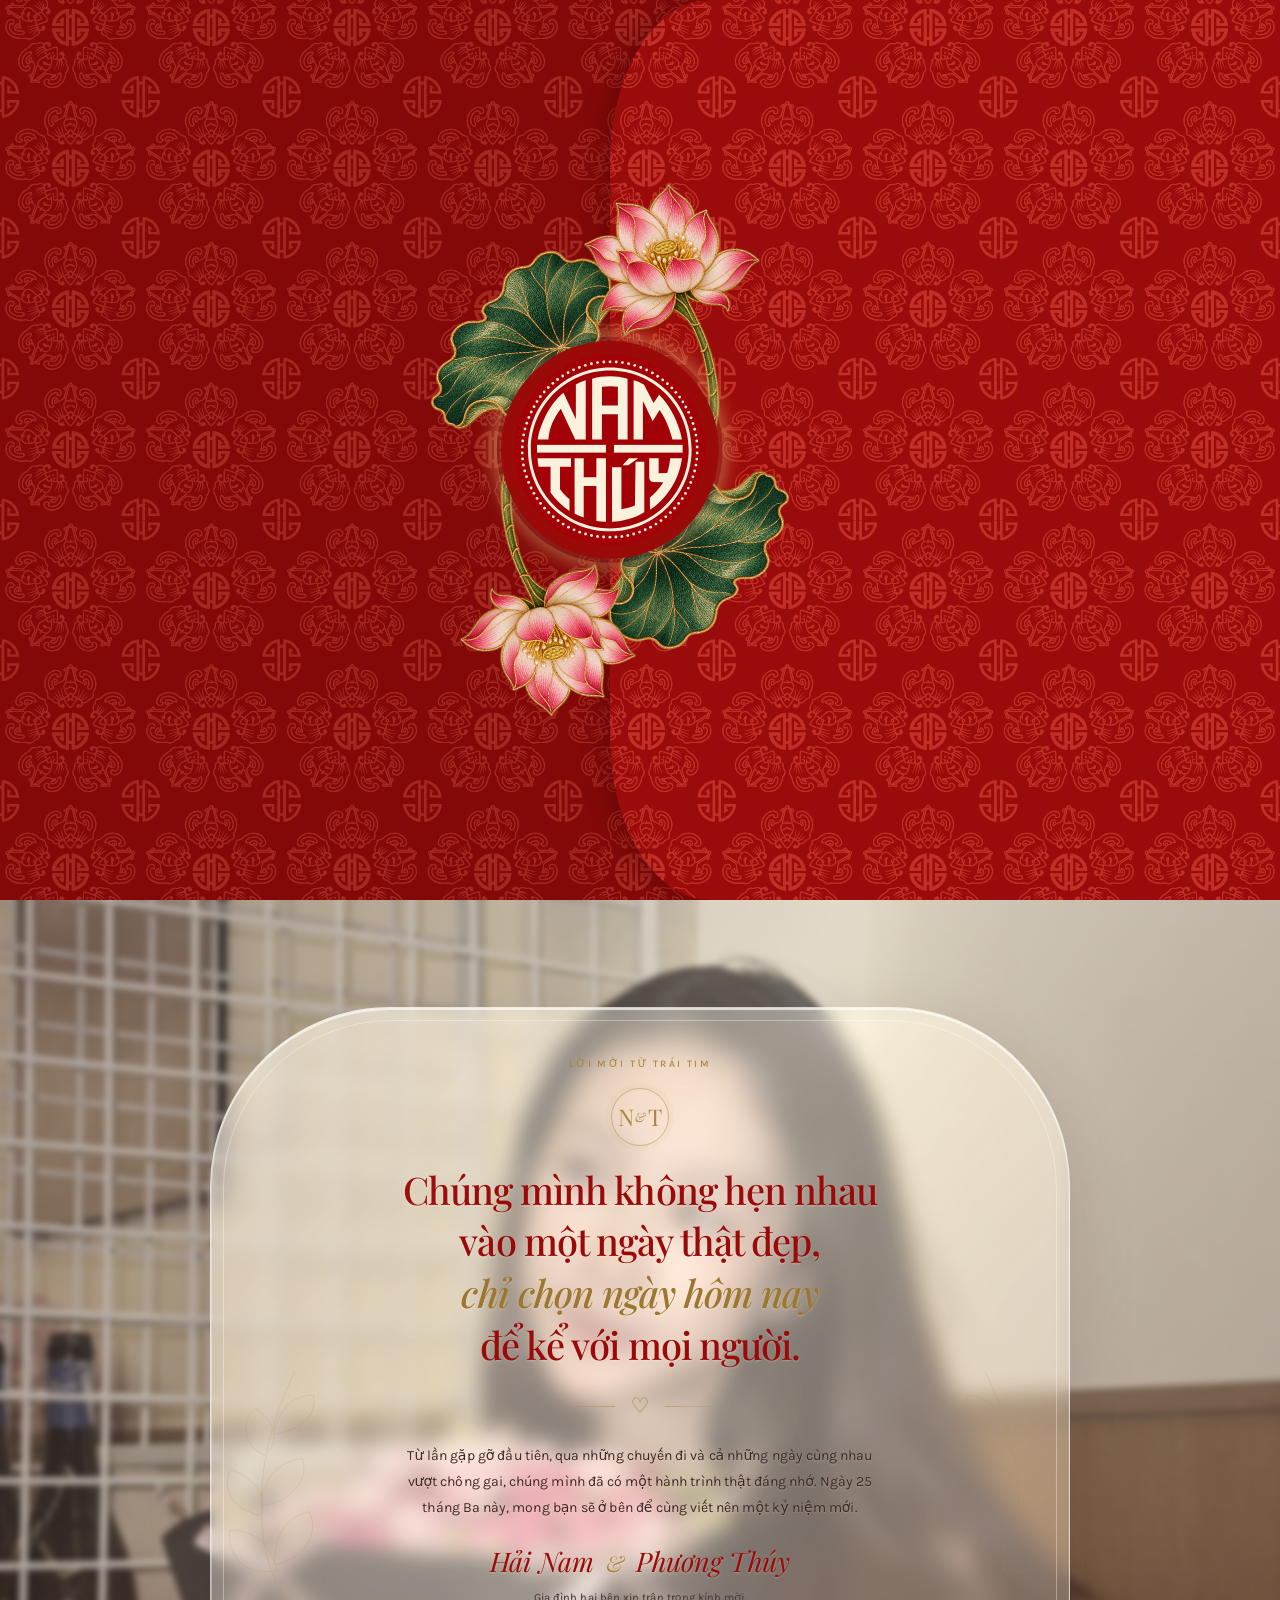
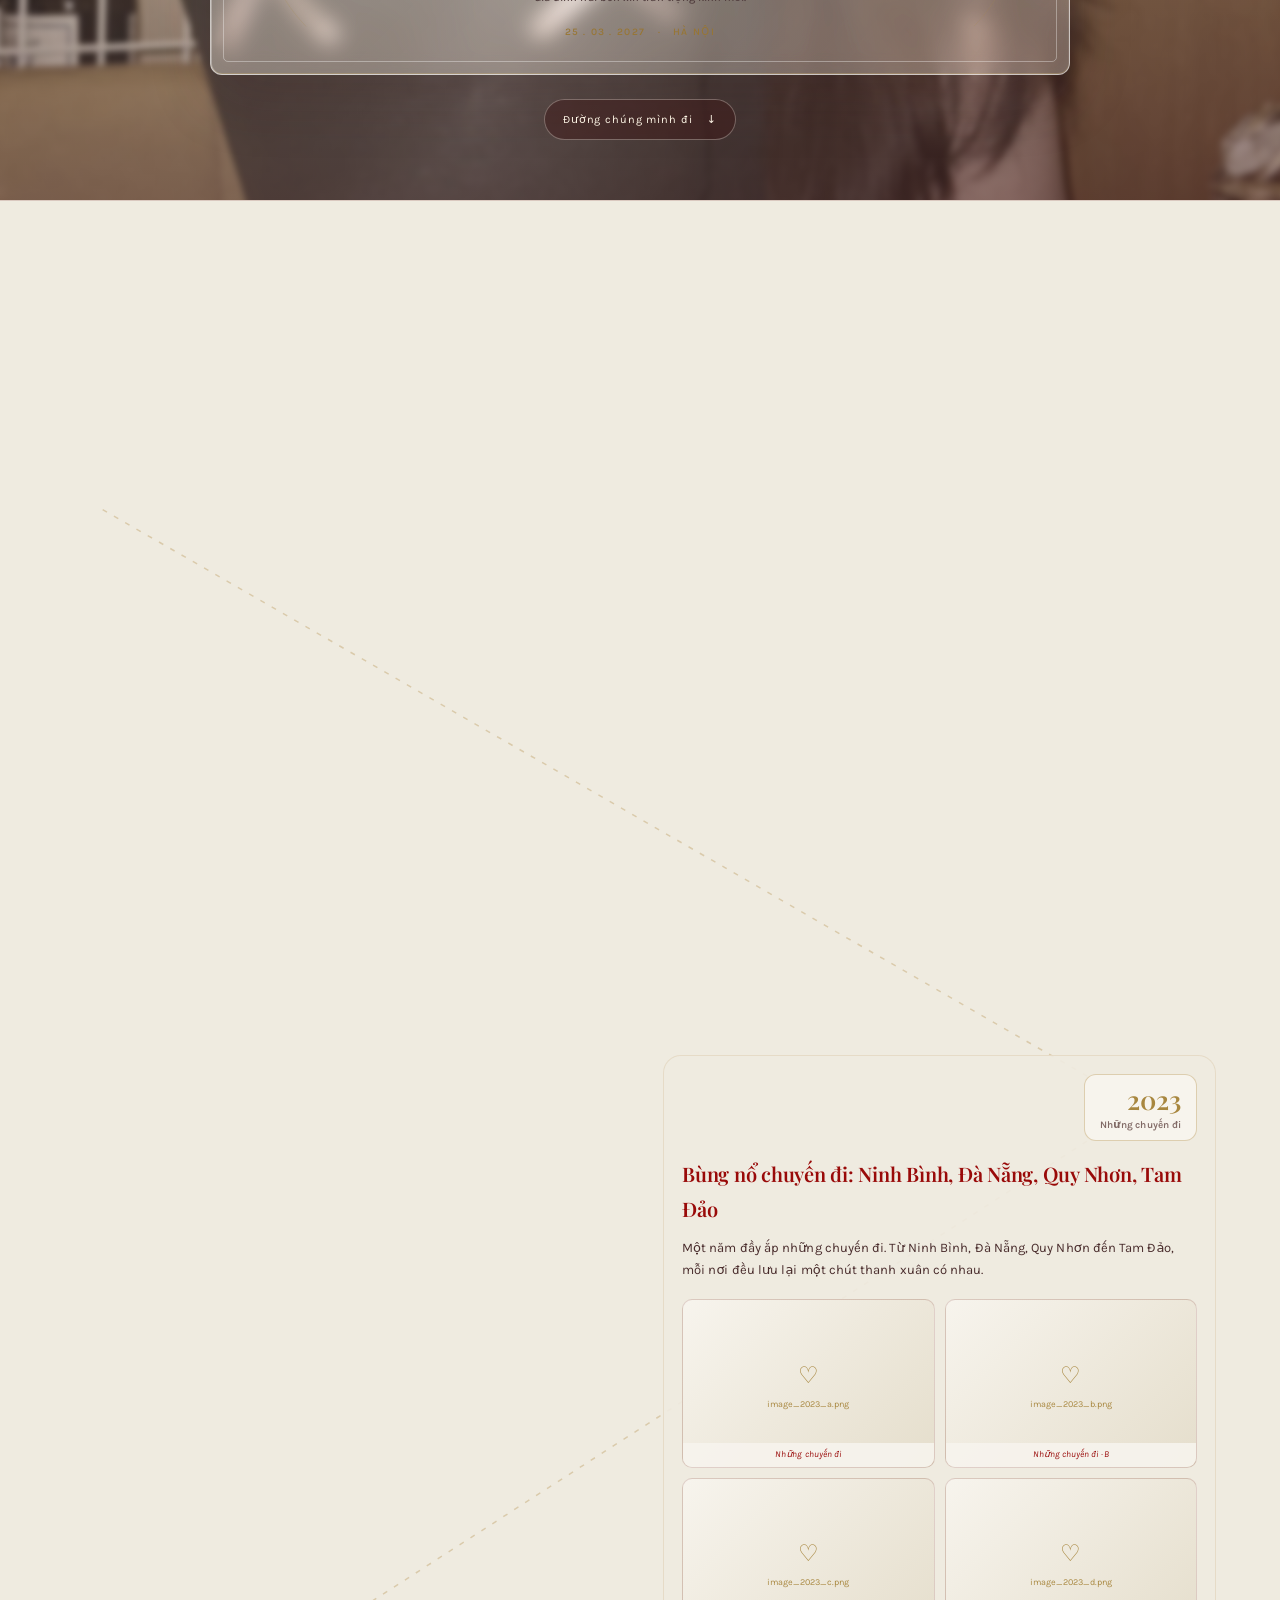
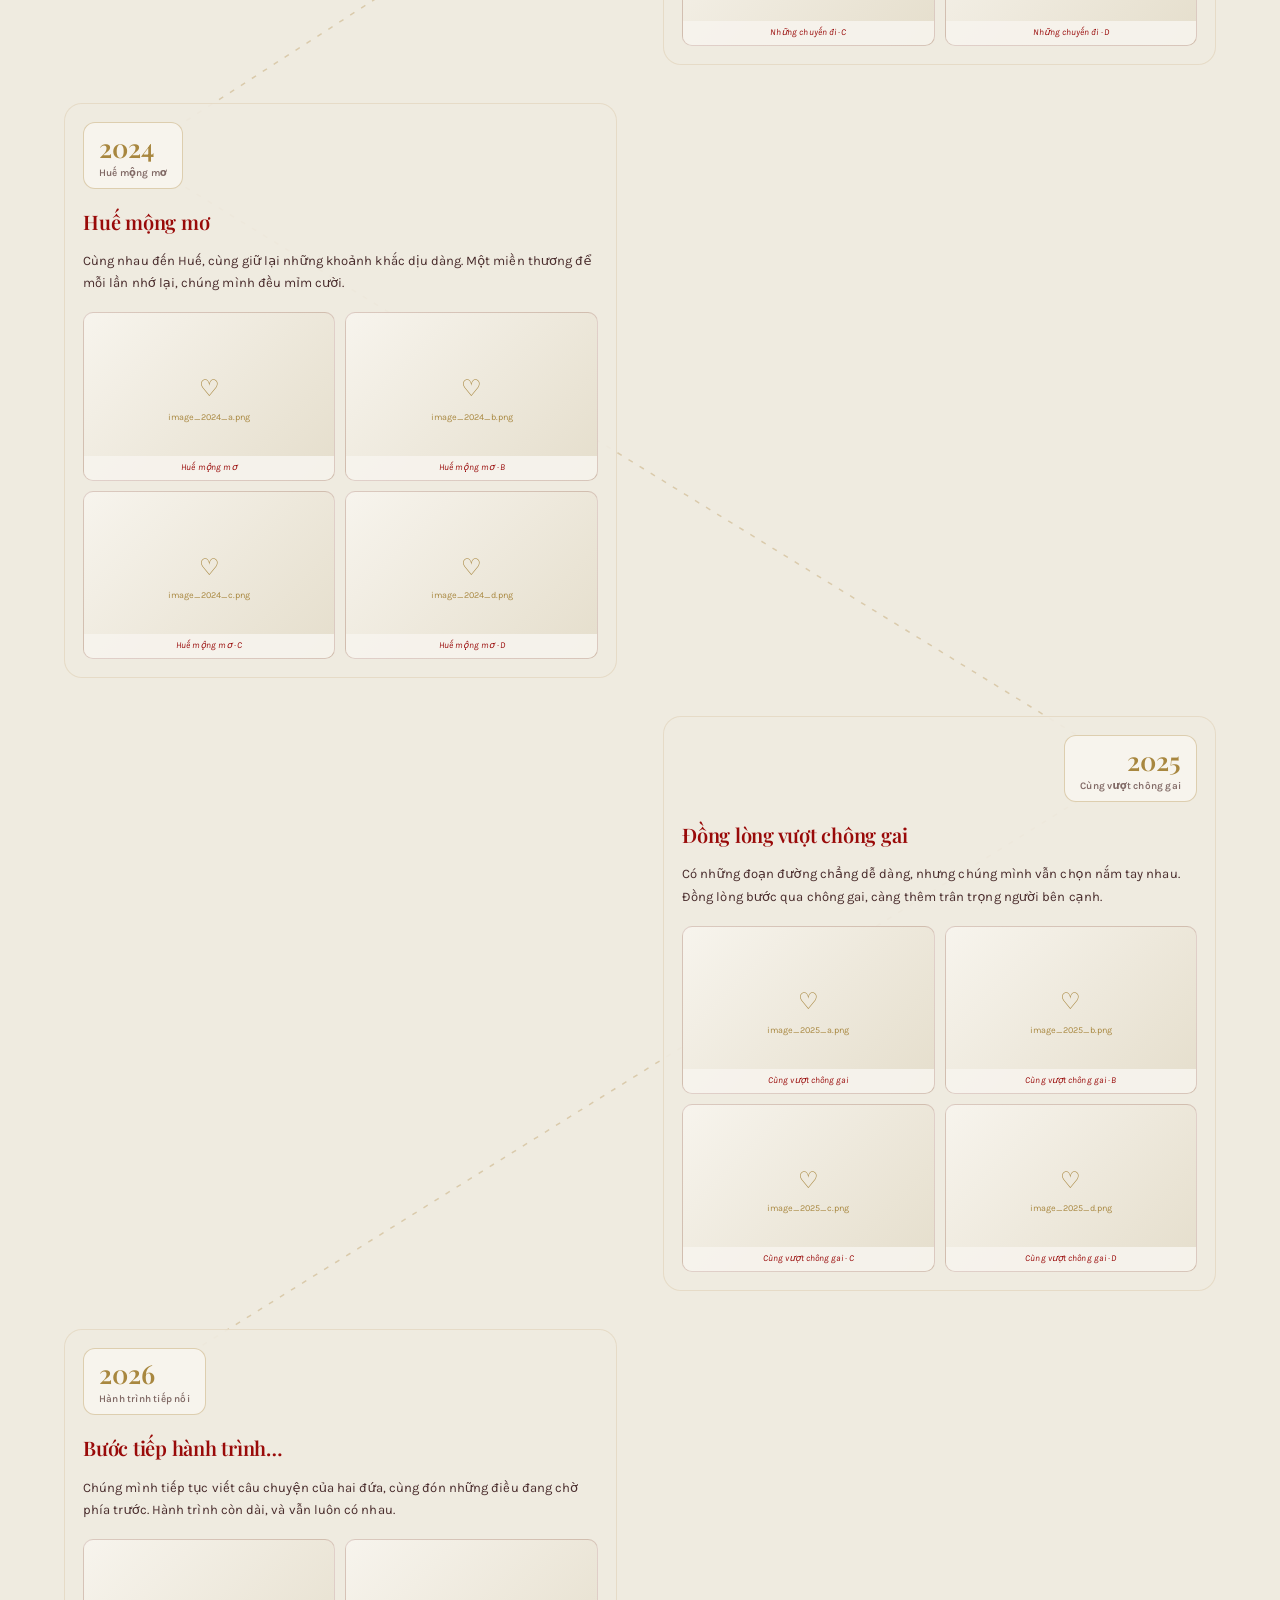
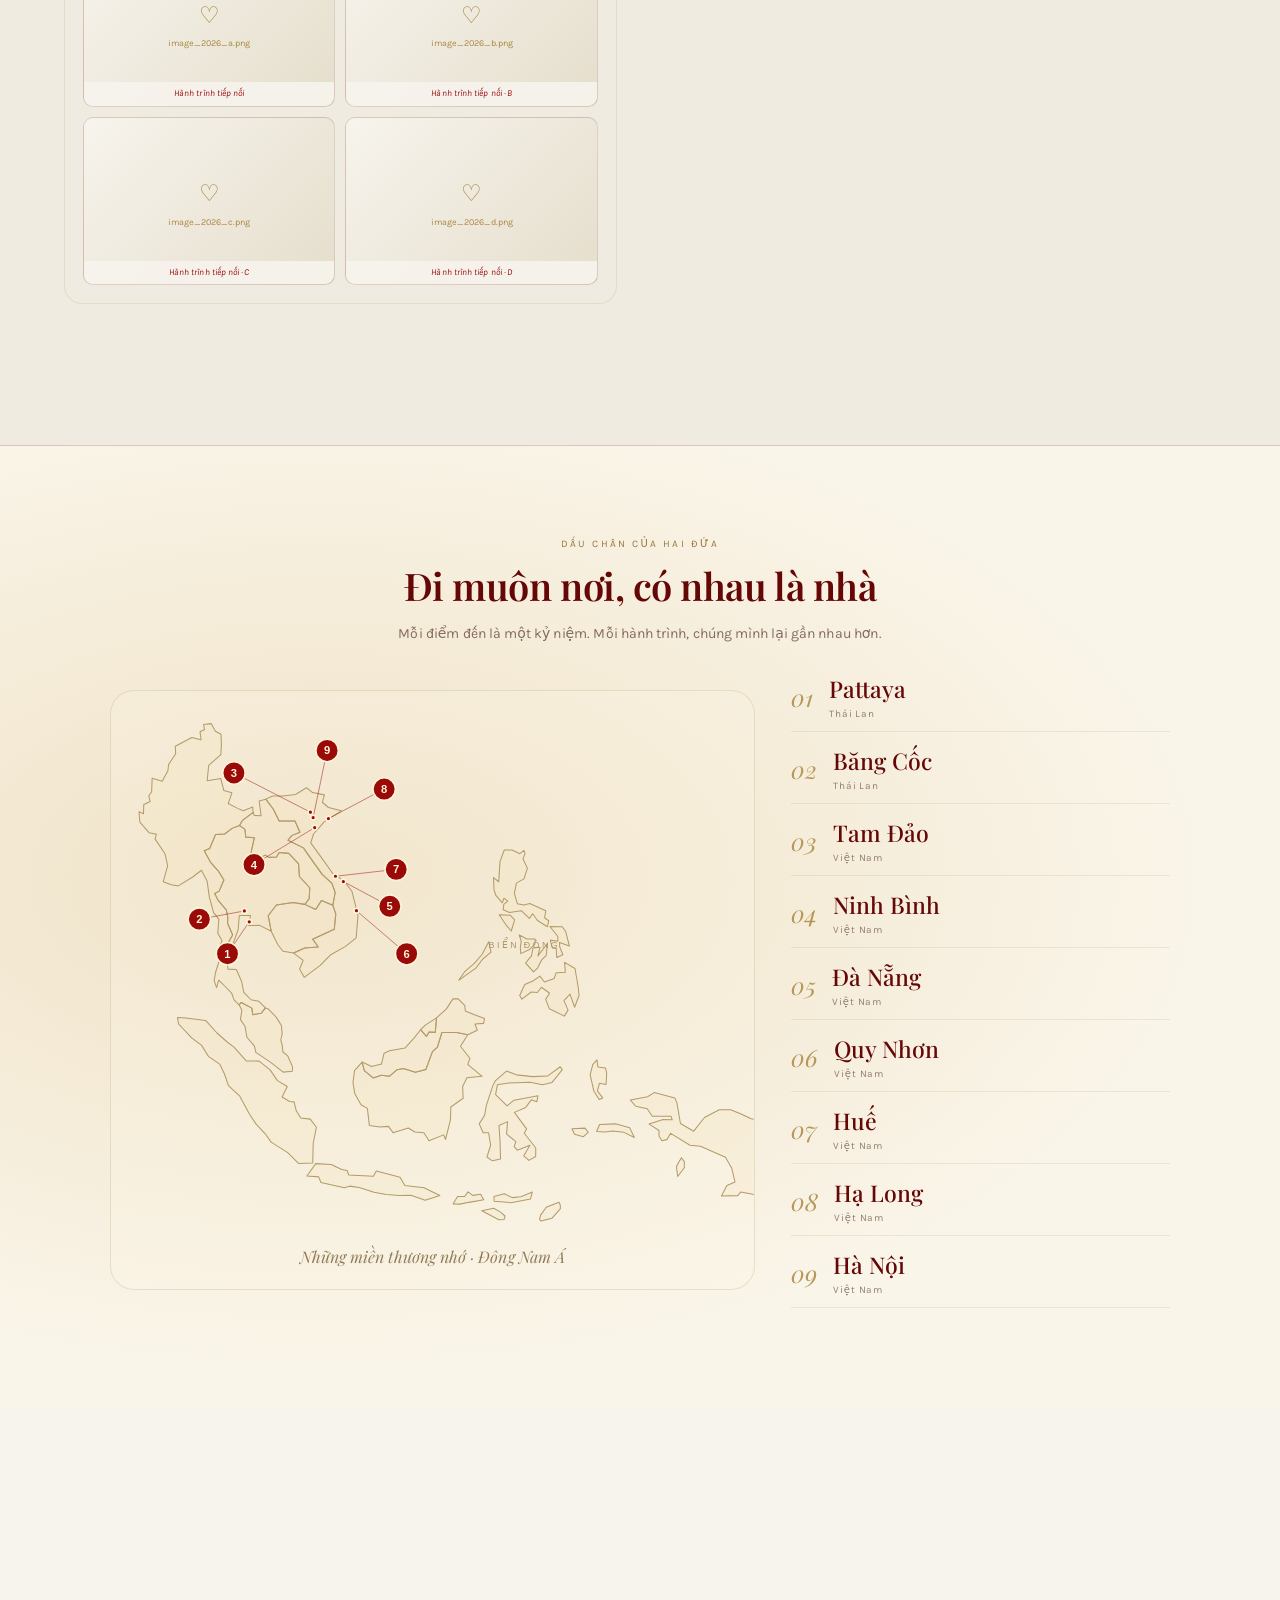
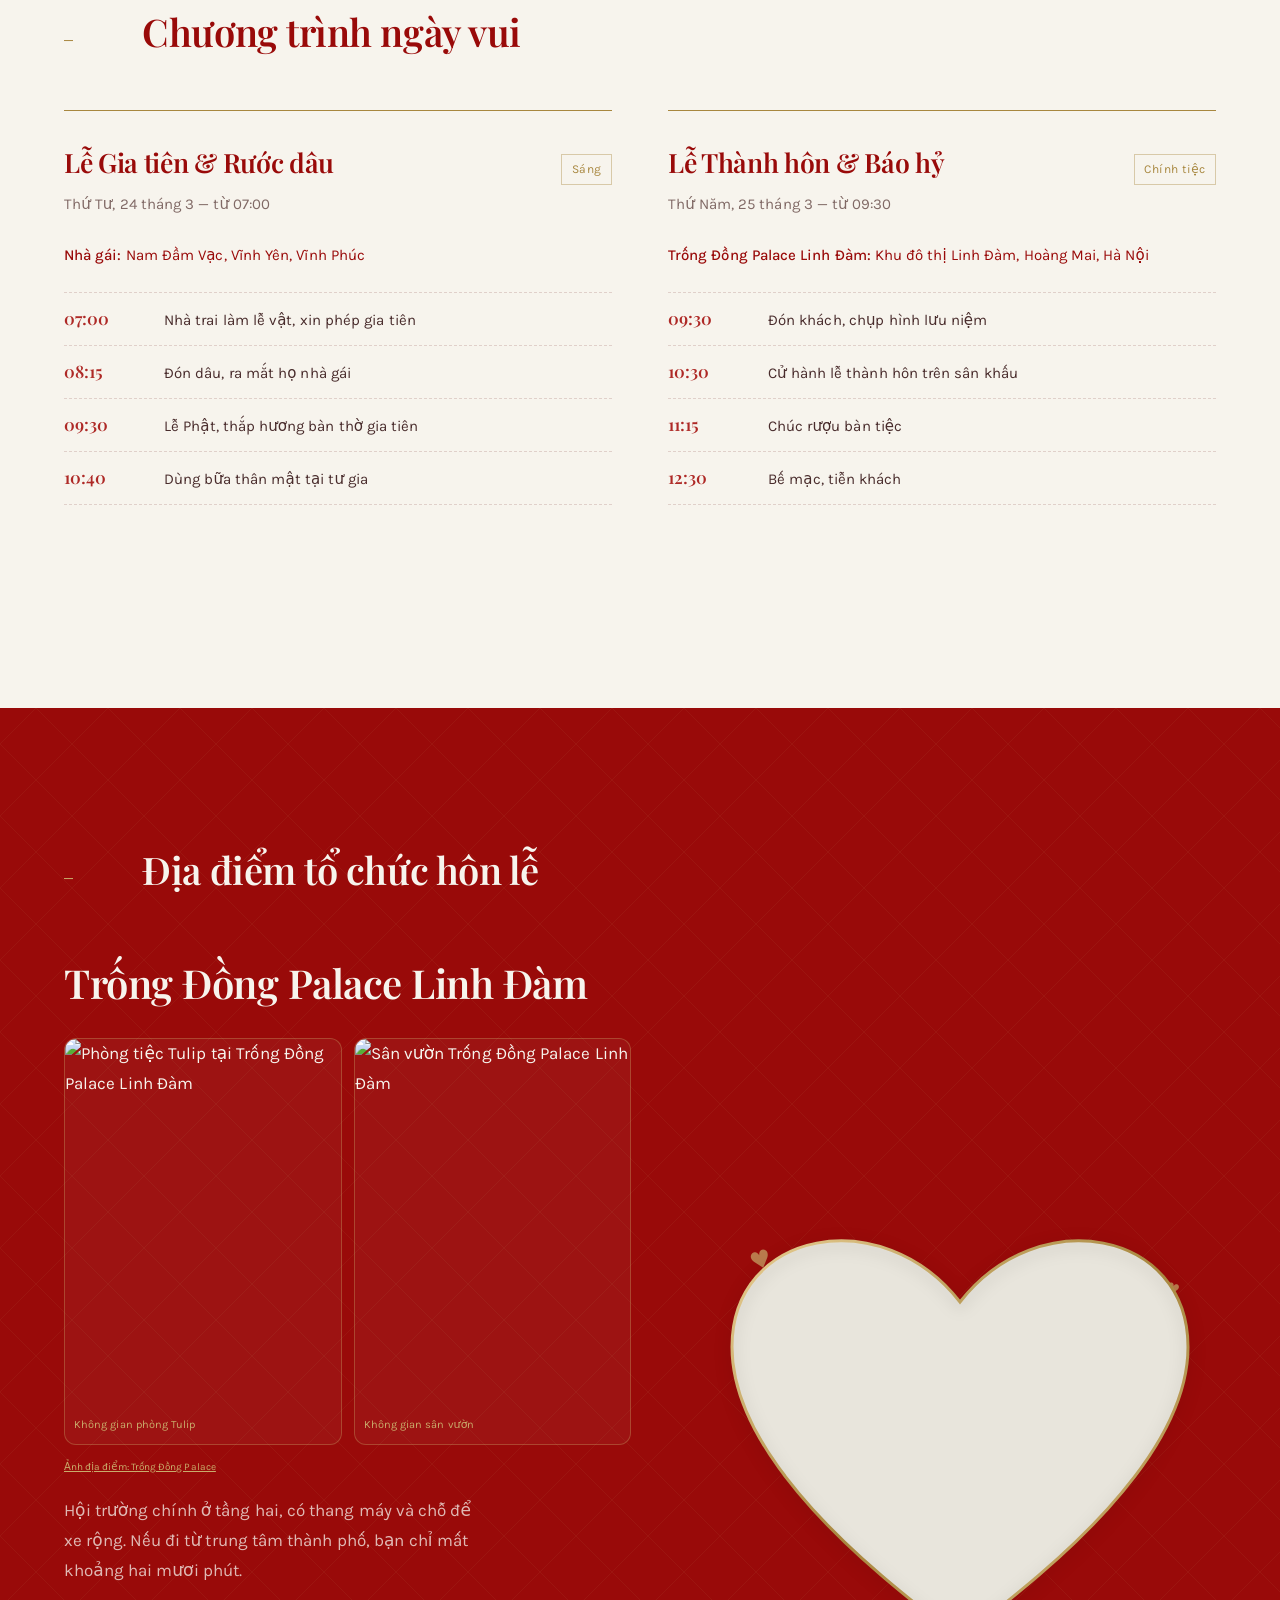
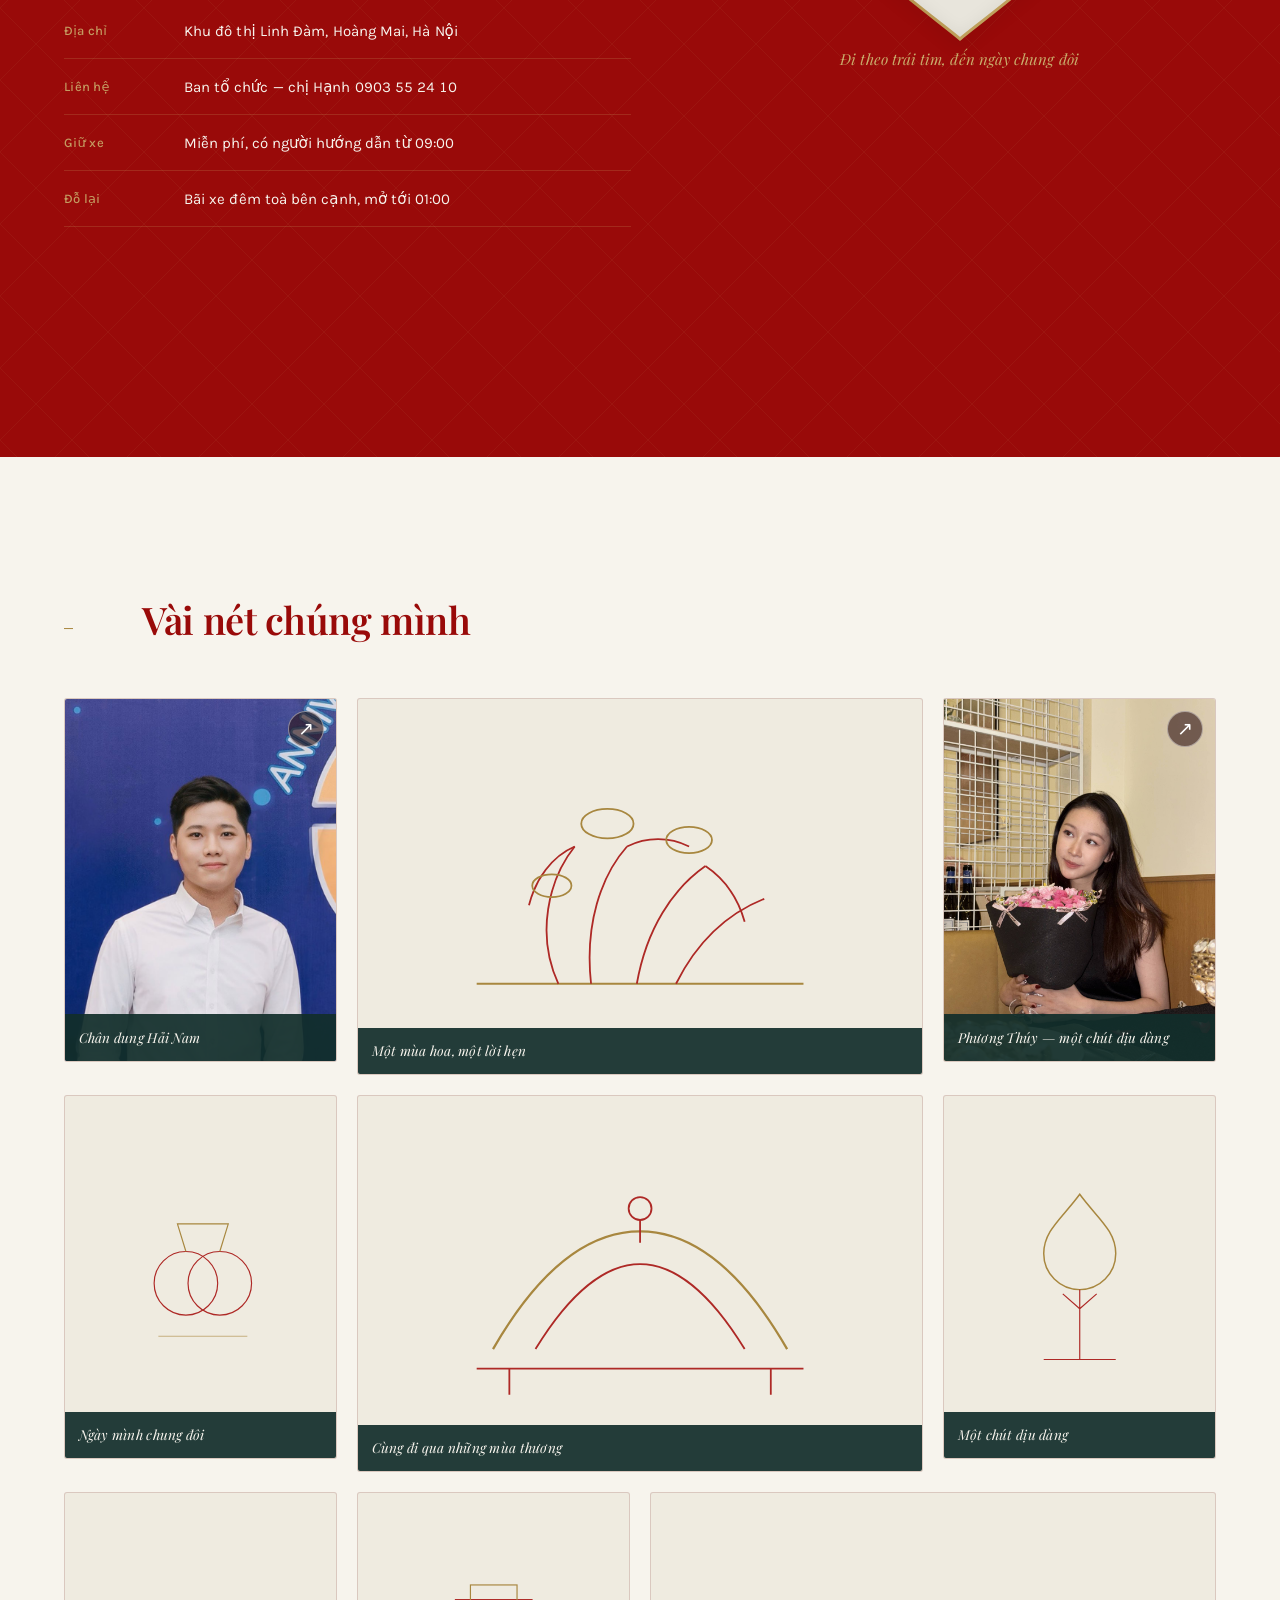
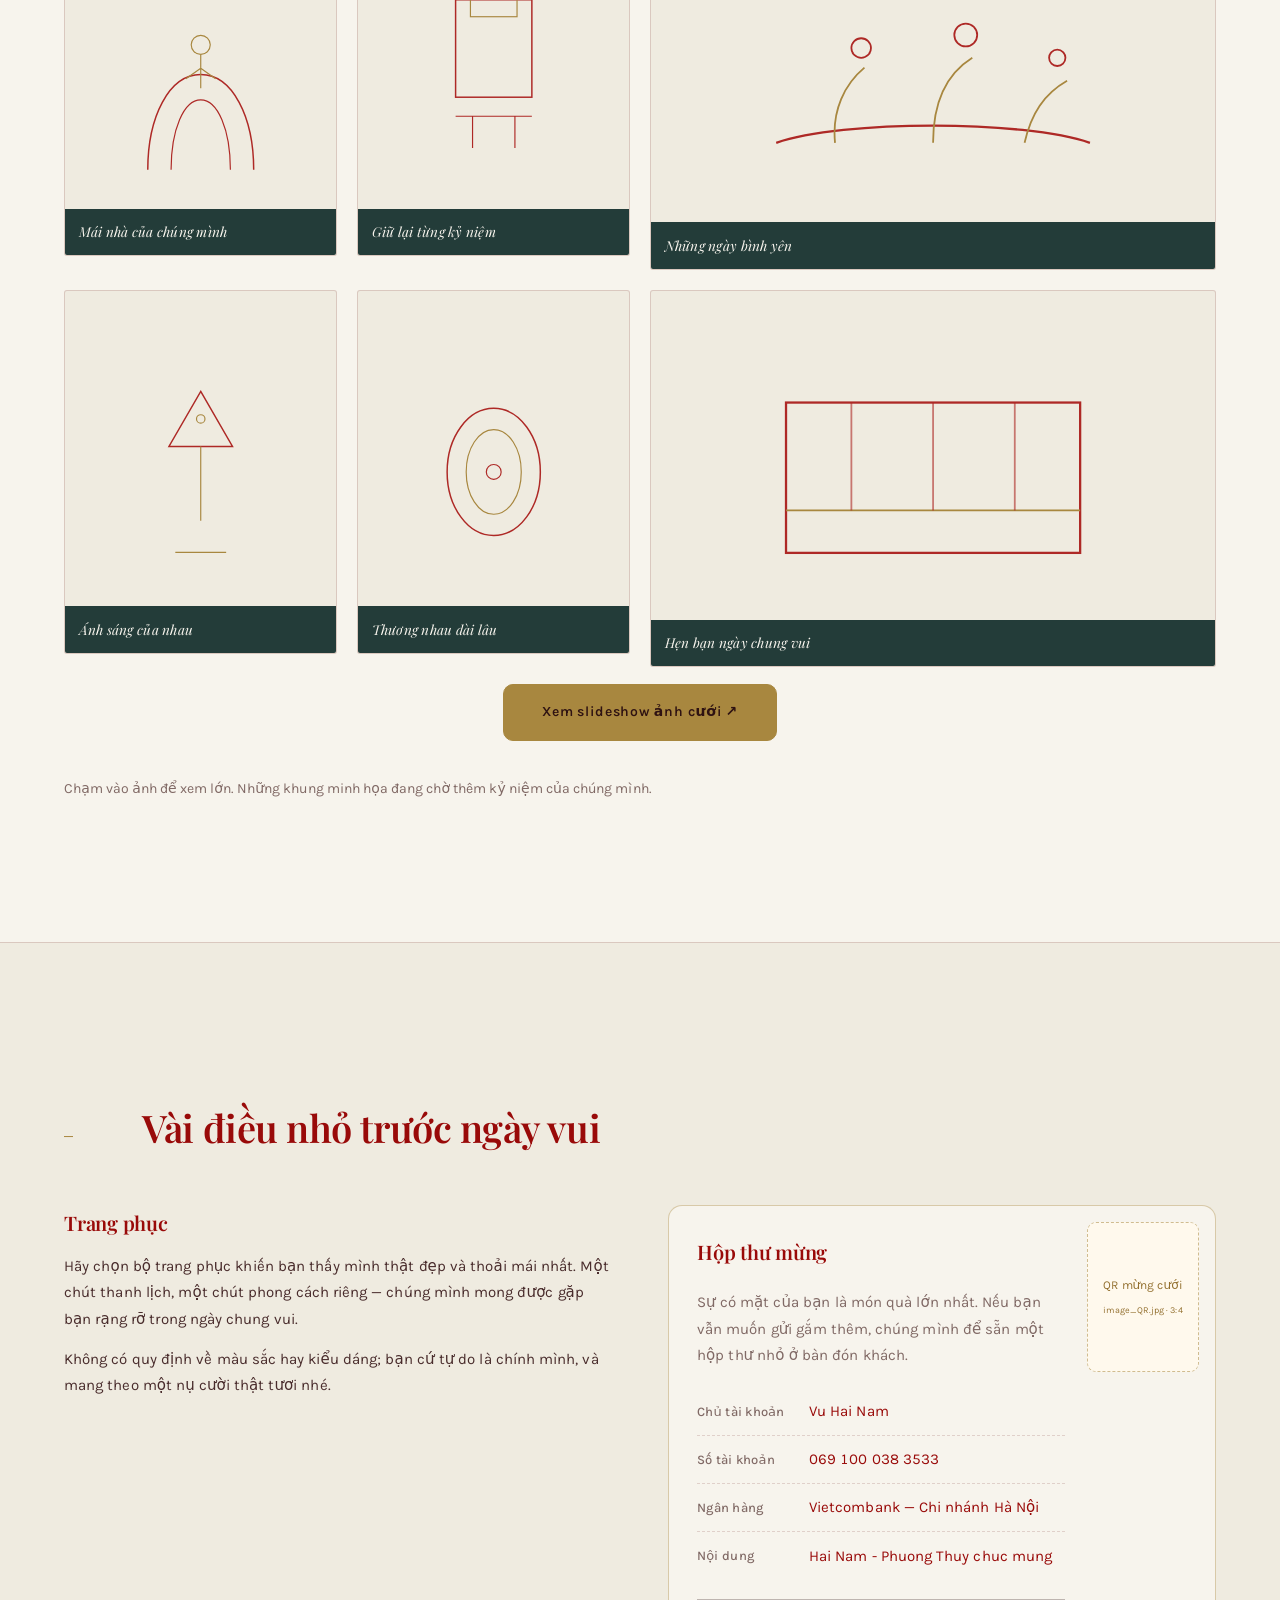
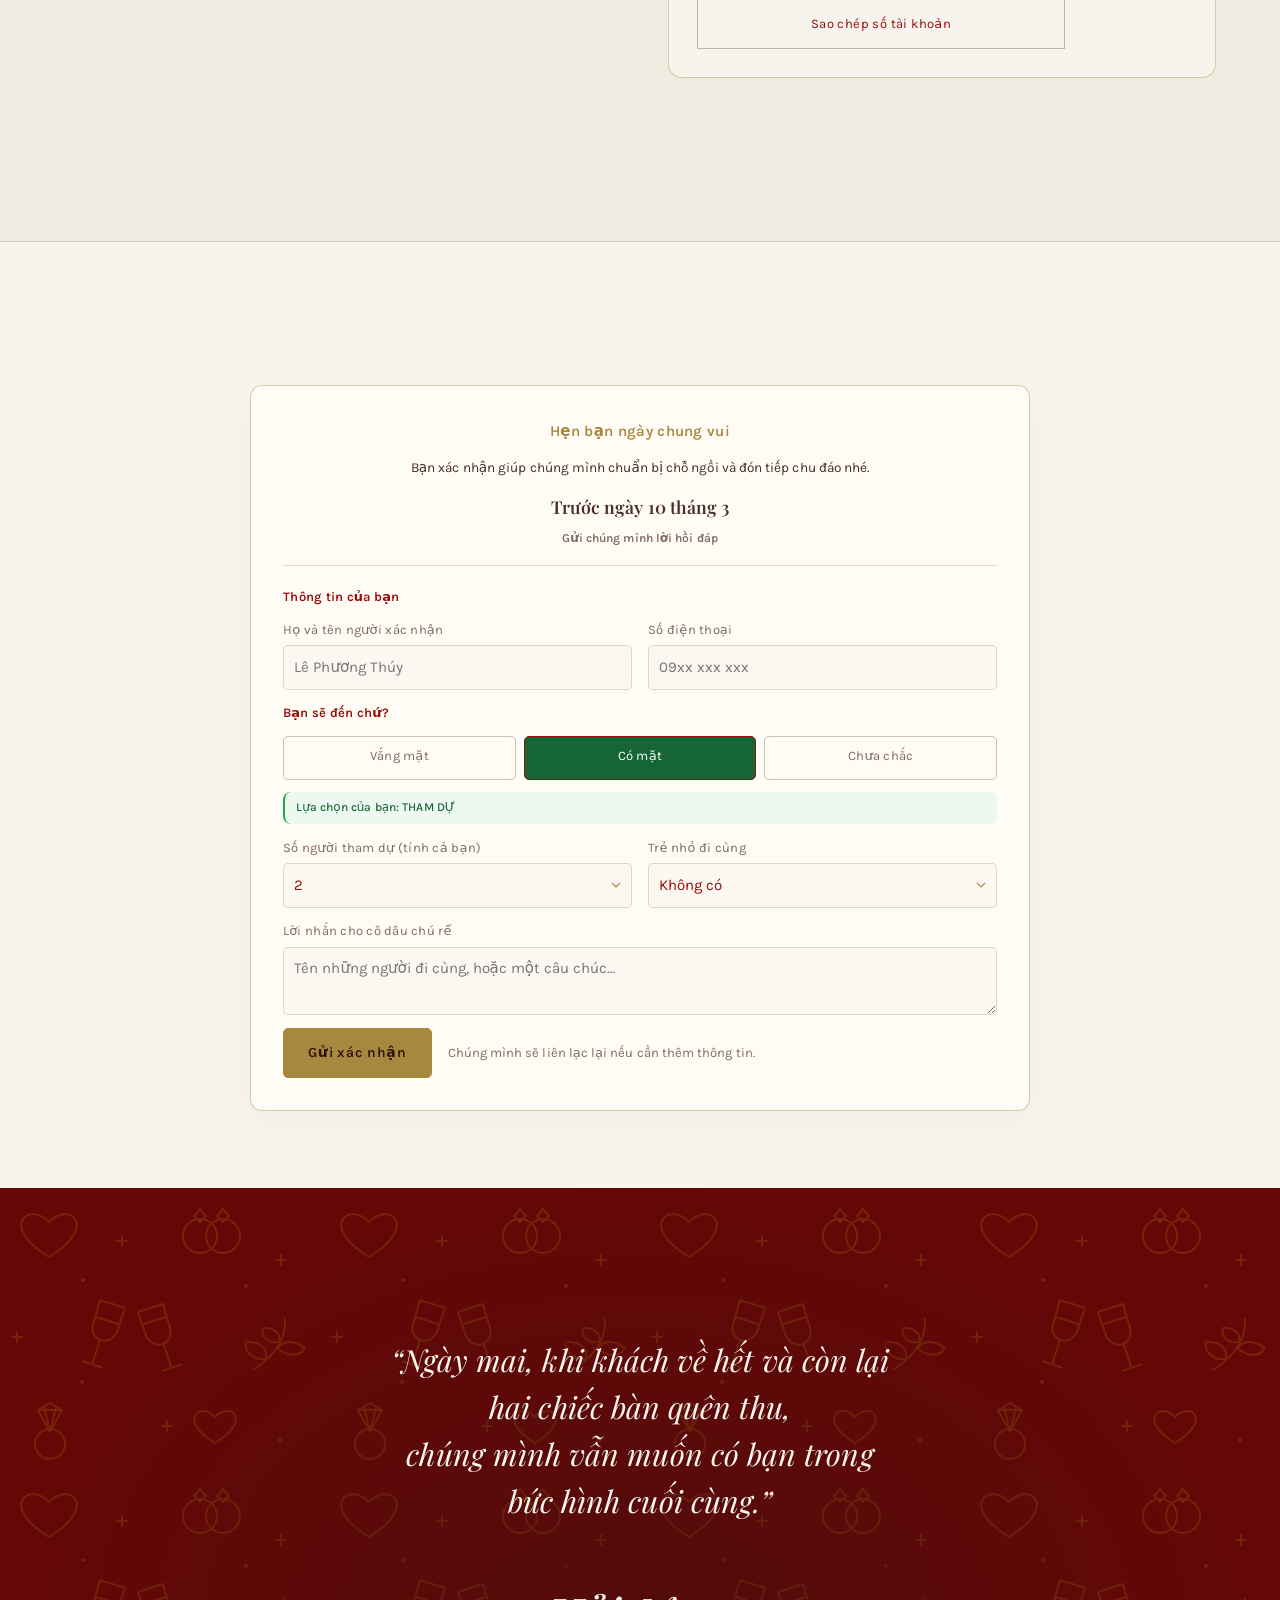
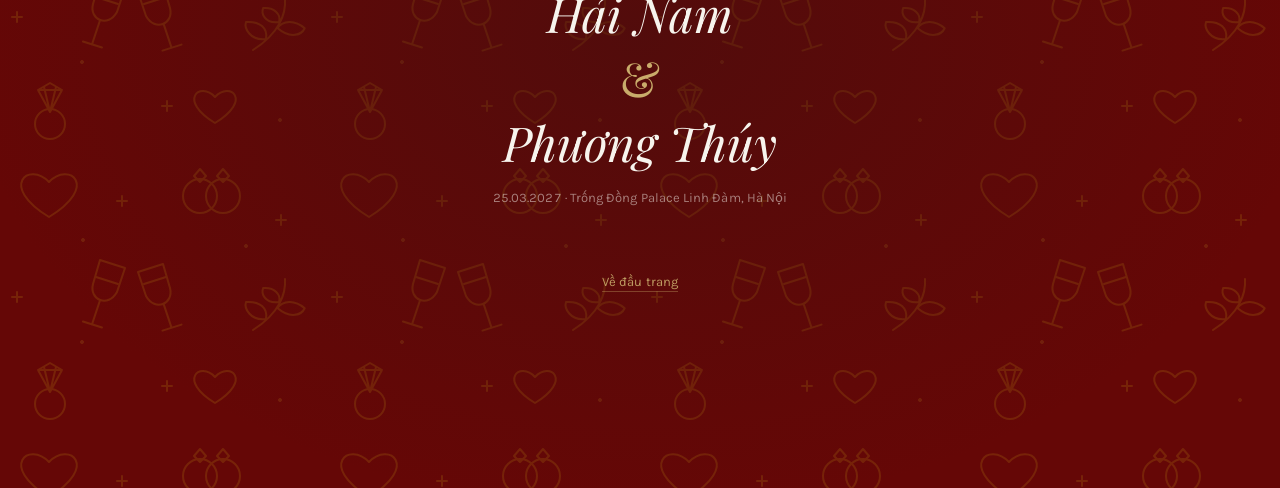
==== commit c2041e8f: "Refine ruby invitation and add animated travel map" ====
--- a/index.html
+++ b/index.html
@@ -2,6 +2,14 @@
 <html lang="vi">
 <head>
 <meta charset="UTF-8">
+<script>
+// Start each page load at the invitation, keeping guest query parameters.
+if ('scrollRestoration' in history) history.scrollRestoration = 'manual';
+if (location.hash) history.replaceState(history.state, '', location.pathname + location.search);
+window.addEventListener('pageshow', () => {
+  window.scrollTo({top:0, left:0, behavior:'instant'});
+});
+</script>
 <meta name="viewport" content="width=device-width, initial-scale=1">
 <title>Lễ thành hôn — Hải Nam &amp; Phương Thúy</title>
 <meta name="description" content="Thiệp mời cưới của Vũ Hải Nam và Lê Phương Thúy. Thứ Năm, 25 tháng 3 năm 2027, Trống Đồng Palace Linh Đàm, Hà Nội.">
@@ -214,7 +222,7 @@
   text-align:center;
 }
 .hero::before{ /* hoạ tiết gạch kỷ hà Đông Dương */
-  content:""; position:absolute; inset:0; opacity:.14; pointer-events:none;
+  content:""; position:absolute; inset:0; opacity:.21; pointer-events:none;
   background-image:url("data:image/svg+xml,%3Csvg xmlns='http://www.w3.org/2000/svg' width='72' height='72' viewBox='0 0 72 72'%3E%3Cg fill='none' stroke='%23C9AC6B' stroke-width='.7'%3E%3Cpath d='M36 0 72 36 36 72 0 36Z'/%3E%3Cpath d='M36 14 58 36 36 58 14 36Z'/%3E%3Ccircle cx='36' cy='36' r='4'/%3E%3C/g%3E%3C/svg%3E");
 }
 .hero::after{ /* vệt sáng phía dưới */
@@ -518,6 +526,10 @@
         <img class="curtain__leaf" src="picture/ref/la%20sen.png" alt="">
         <img class="curtain__lotus" src="picture/ref/bong%20sen.png" alt="">
       </div>
+      <div class="curtain__botanical curtain__botanical--lower" aria-hidden="true">
+        <img class="curtain__leaf" src="picture/ref/la%20sen.png" alt="">
+        <img class="curtain__lotus" src="picture/ref/bong%20sen.png" alt="">
+      </div>
       <button class="curtain__seal" id="openBtn" type="button" aria-label="Mở thiệp cưới Hải Nam và Phương Thúy">
         <img src="picture/LOGO.svg" width="180" height="180" alt="">
       </button>
@@ -530,7 +542,7 @@
   <!-- ================= HERO ================= -->
   <header class="hero" id="trang-dau">
     <div class="wrap">
-      <img class="hero__logo" src="[data-uri]" width="124" height="124" alt="Logo cưới Hải Nam và Phương Thúy">
+      <img class="hero__logo" src="picture/LOGO.svg" width="124" height="124" alt="Logo cưới Hải Nam và Phương Thúy">
       <p class="hero__date-top num">25 . 03 . 2027</p>
       <p class="hero__title">Lễ Thành hôn</p>
 
@@ -632,6 +644,7 @@
 </div>
   </section>
 
+<section class="travel-map" id="nhung-noi-da-qua" aria-labelledby="travel-title"><div class="wrap"><div class="sec-head"><p class="travel-eyebrow">DẤU CHÂN CỦA HAI ĐỨA</p><h2 id="travel-title">Đi muôn nơi, có nhau là nhà</h2><p>Mỗi điểm đến là một kỷ niệm. Mỗi hành trình, chúng mình lại gần nhau hơn.</p></div><div class="travel-map__layout"><div class="travel-map__canvas"><svg viewBox="0 0 800 690" role="img" aria-label="Bản đồ Đông Nam Á với chín điểm đến của chúng mình"><image href="picture/journey-southeast-asia.svg" width="800" height="690"/><g class="travel-stop" style="--delay:0.0s"><title>1. Pattaya</title><path d="M172.1,287.3 L145,327"/><circle cx="172.1" cy="287.3" r="3"/><circle cx="145" cy="327" r="14"/><text x="145" y="332">1</text></g><g class="travel-stop" style="--delay:0.5s"><title>2. Băng Cốc</title><path d="M166.0,273.8 L110,284"/><circle cx="166.0" cy="273.8" r="3"/><circle cx="110" cy="284" r="14"/><text x="110" y="289">2</text></g><g class="travel-stop" style="--delay:1.0s"><title>3. Tam Đảo</title><path d="M248.2,150.8 L153,102"/><circle cx="248.2" cy="150.8" r="3"/><circle cx="153" cy="102" r="14"/><text x="153" y="107">3</text></g><g class="travel-stop" style="--delay:1.5s"><title>4. Ninh Bình</title><path d="M253.5,170.0 L178,216"/><circle cx="253.5" cy="170.0" r="3"/><circle cx="178" cy="216" r="14"/><text x="178" y="221">4</text></g><g class="travel-stop" style="--delay:2.0s"><title>5. Đà Nẵng</title><path d="M289.2,237.2 L347,268"/><circle cx="289.2" cy="237.2" r="3"/><circle cx="347" cy="268" r="14"/><text x="347" y="273">5</text></g><g class="travel-stop" style="--delay:2.5s"><title>6. Quy Nhơn</title><path d="M305.5,273.5 L368,327"/><circle cx="305.5" cy="273.5" r="3"/><circle cx="368" cy="327" r="14"/><text x="368" y="332">6</text></g><g class="travel-stop" style="--delay:3.0s"><title>7. Huế</title><path d="M279.4,230.6 L355,222"/><circle cx="279.4" cy="230.6" r="3"/><circle cx="355" cy="222" r="14"/><text x="355" y="227">7</text></g><g class="travel-stop" style="--delay:3.5s"><title>8. Hạ Long</title><path d="M270.6,158.8 L340,122"/><circle cx="270.6" cy="158.8" r="3"/><circle cx="340" cy="122" r="14"/><text x="340" y="127">8</text></g><g class="travel-stop" style="--delay:4.0s"><title>9. Hà Nội</title><path d="M251.6,157.5 L269,74"/><circle cx="251.6" cy="157.5" r="3"/><circle cx="269" cy="74" r="14"/><text x="269" y="79">9</text></g><text class="travel-sea" x="470" y="320">BIỂN ĐÔNG</text></svg><span class="travel-map__caption">Những miền thương nhớ · Đông Nam Á</span></div><ol class="travel-map__places"><li class="travel-stop" style="--delay:0.0s"><span>01</span><div><strong>Pattaya</strong><small>Thái Lan</small></div></li><li class="travel-stop" style="--delay:0.5s"><span>02</span><div><strong>Băng Cốc</strong><small>Thái Lan</small></div></li><li class="travel-stop" style="--delay:1.0s"><span>03</span><div><strong>Tam Đảo</strong><small>Việt Nam</small></div></li><li class="travel-stop" style="--delay:1.5s"><span>04</span><div><strong>Ninh Bình</strong><small>Việt Nam</small></div></li><li class="travel-stop" style="--delay:2.0s"><span>05</span><div><strong>Đà Nẵng</strong><small>Việt Nam</small></div></li><li class="travel-stop" style="--delay:2.5s"><span>06</span><div><strong>Quy Nhơn</strong><small>Việt Nam</small></div></li><li class="travel-stop" style="--delay:3.0s"><span>07</span><div><strong>Huế</strong><small>Việt Nam</small></div></li><li class="travel-stop" style="--delay:3.5s"><span>08</span><div><strong>Hạ Long</strong><small>Việt Nam</small></div></li><li class="travel-stop" style="--delay:4.0s"><span>09</span><div><strong>Hà Nội</strong><small>Việt Nam</small></div></li></ol></div></div></section>
   <!-- ================= CHƯƠNG TRÌNH ================= -->
   <section class="program" id="chuong-trinh" aria-labelledby="prog-h">
     <div class="wrap">
@@ -1294,7 +1307,7 @@
   reduced.addEventListener('change',function(){cancelAnimationFrame(frame);moving=false;root.style.scrollSnapType='';root.style.scrollBehavior='';});
 })();
 </script>
-<link rel="stylesheet" href="wedding-enhancements.css?v=20260918-red1">
-<script src="wedding-enhancements.js?v=20260918-red1"></script>
+<link rel="stylesheet" href="wedding-enhancements.css?v=20260920-journey2">
+<script src="wedding-enhancements.js?v=20260920-journey2"></script>
 </body>
 </html>
--- a/wedding-enhancements.css
+++ b/wedding-enhancements.css
@@ -219,7 +219,7 @@
 #main > .hero{padding-top:32px}
 .wedding-nav__inner{justify-content:center!important;flex-wrap:nowrap!important;min-height:var(--nav-height)}
 .wedding-nav .wedding-brand img{width:42px;height:42px}
-.wedding-dock{position:fixed;z-index:58;bottom:calc(12px + env(safe-area-inset-bottom,0px));left:50%;transform:translateX(-50%);width:min(560px,calc(100% - 24px));height:76px;display:grid;grid-template-columns:repeat(5,minmax(0,1fr));align-items:center;padding:5px 8px;border:1px solid #fff5;border-radius:26px;background:linear-gradient(130deg,#562424cc,#3a1212d9);-webkit-backdrop-filter:blur(24px) saturate(155%);backdrop-filter:blur(24px) saturate(155%);box-shadow:0 12px 35px #23070740,inset 0 1px 0 #fff5;color:var(--ivory)}
+.wedding-dock{position:fixed;z-index:58;bottom:calc(12px + env(safe-area-inset-bottom,0px));left:50%;transform:translateX(-50%);width:min(560px,calc(100% - 24px));height:76px;display:grid;grid-template-columns:repeat(5,minmax(0,1fr));align-items:center;padding:5px 8px;border:1px solid #fff5;border-radius:26px;background:linear-gradient(130deg,#c52420f2,#990a09f5);-webkit-backdrop-filter:blur(24px) saturate(155%);backdrop-filter:blur(24px) saturate(155%);box-shadow:0 12px 35px #23070740,inset 0 1px 0 #fff5;color:var(--ivory)}
 body.is-locked .wedding-dock{visibility:hidden;pointer-events:none}
 .dock-item{border:0;background:transparent;color:#f5ead4;display:flex;align-items:center;justify-content:center;flex-direction:column;gap:6px;font-family:var(--body);font-size:10px;text-decoration:none;min-height:56px;border-radius:17px;padding:5px 2px;cursor:pointer;transition:background .2s,color .2s}
 .dock-item svg{width:23px;height:23px;flex-shrink:0}
@@ -228,7 +228,7 @@
 .dock-music-slot{position:relative;align-self:stretch;display:flex;justify-content:center;align-items:flex-start}
 .dock-music-label{position:absolute;top:49px;font-size:9px;color:#e8d5a5;white-space:nowrap;pointer-events:none}
 .wedding-dock .music-player{position:relative;left:auto;bottom:auto;z-index:auto;margin-top:-26px;font-family:var(--body)}
-.wedding-dock .music-launch{width:66px;height:66px;border-radius:50%;border:4px solid #522424!important;background:linear-gradient(135deg,#e0c080,#a48034)!important;color:#fff9e8!important;box-shadow:0 0 0 1px #e7cf95,0 7px 18px #23070759,inset 0 2px 2px #fff6}
+.wedding-dock .music-launch{width:66px;height:66px;border-radius:50%;border:4px solid #990a09!important;background:linear-gradient(135deg,#e0c080,#a48034)!important;color:#fff9e8!important;box-shadow:0 0 0 1px #e7cf95,0 7px 18px #23070759,inset 0 2px 2px #fff6}
 .wedding-dock .music-launch svg{width:25px;height:25px;animation:none!important}
 .wedding-dock .music-launch:focus-visible{outline:2px solid #fff4d0;outline-offset:4px}
 .wedding-dock .music-launch.is-playing{box-shadow:0 0 0 1px #e7cf95,0 0 20px #e4c37445,0 7px 18px #23070759}
@@ -308,7 +308,7 @@
 .hero .wrap{display:flex;flex-direction:column;align-items:center;gap:9px;max-width:1000px}
 .hero__date-top{display:none}
 .hero__title{font-size:clamp(30px,5.2svh,52px);margin:0;line-height:1.12}
-.hero__logo{width:clamp(44px,7svh,68px);height:clamp(44px,7svh,68px);margin:0}
+.hero__logo{width:clamp(88px,14svh,136px);height:clamp(88px,14svh,136px);margin:0}
 .hero__portraits{margin:4px 0 0;gap:clamp(32px,5vw,58px)}
 .hero__portraits .hero__portrait{width:clamp(100px,18svh,176px)}
 .hero__portrait::before{inset:-5px}
@@ -349,7 +349,7 @@
 .gift__qr > span{text-align:center;font-size:12px;color:#93702f}.gift__qr small{display:block;font-size:9px;margin-top:7px}
 .gift__qr img{position:absolute;inset:0;width:100%;height:100%;object-fit:contain;background:#fff}.gift__qr img[hidden]{display:none}
 @media(max-width:700px){.story__list .chapter{width:88%;padding:14px}.chapter h3{font-size:18px}.chapter__photos{gap:8px}.gift{padding-right:130px}.gift__qr{width:96px;right:12px;top:12px}.gift__row{display:block}.gift__row b{display:block;margin-bottom:4px}.hero__grid{grid-template-columns:1fr 70px 1fr;gap:8px}.hero .arch{width:70px}.hero .arch__day{font-size:29px}.hero__name .given{font-size:24px}.hero .wrap{gap:8px}}
-@media(max-height:700px){.hero .wrap{gap:5px}.hero__portraits .hero__portrait{width:clamp(78px,15svh,110px)}.hero__logo{width:40px;height:40px}.hero__grid{grid-template-columns:1fr 65px 1fr}.hero .arch{width:65px}.hero .arch__day{font-size:27px}.hero .count__n{font-size:24px}}
+@media(max-height:700px){.hero .wrap{gap:5px}.hero__portraits .hero__portrait{width:clamp(78px,15svh,110px)}.hero__logo{width:80px;height:80px}.hero__grid{grid-template-columns:1fr 65px 1fr}.hero .arch{width:65px}.hero .arch__day{font-size:27px}.hero .count__n{font-size:24px}}
 .wedding-dock .music-volume{width:115px;gap:8px}
 .wedding-dock .music-volume input{width:90px;min-height:36px;touch-action:pan-y}
 .wedding-dock .music-progress input{min-height:36px;touch-action:pan-y}
@@ -359,10 +359,10 @@
 /* Desktop cover: a wide invitation spread, with portraits and ceremony details. */
 @media(min-width:1000px){
   #main > .hero{padding:28px 0 116px}
-  .hero::before{opacity:.08}
+  .hero::before{opacity:.12}
   .hero .wrap{width:calc(100% - 96px);max-width:1480px;min-height:min(680px,calc(100svh - 160px));display:grid;grid-template-columns:minmax(0,1fr) minmax(0,1.08fr);grid-template-rows:auto auto auto auto auto auto;column-gap:clamp(28px,4vw,76px);row-gap:12px;align-content:center;align-items:center;padding:clamp(24px,3vw,48px);border:1px solid #d9bd7759;border-radius:24px;background:linear-gradient(125deg,#ffffff07,#3b070759);box-shadow:0 24px 70px #2c000033,inset 0 0 0 8px #c9ac6b06}
   .hero .wrap::before{content:"";position:absolute;left:48.2%;top:12%;bottom:12%;width:1px;background:linear-gradient(transparent,#d9bd7766 25%,#d9bd7766 75%,transparent);pointer-events:none}
-  .hero__logo{grid-column:1;grid-row:1;width:76px;height:76px;justify-self:center;margin:0 0 8px}
+  .hero__logo{grid-column:1;grid-row:1;width:152px;height:152px;justify-self:center;margin:0 0 8px}
   .hero__portraits{grid-column:1;grid-row:2/7;align-self:center;gap:clamp(28px,3vw,54px);margin:0;justify-self:center}
   .hero__portraits .hero__portrait{width:min(17vw,29svh,280px)}
   .hero__portrait::before{inset:-8px;border-radius:180px 180px 6px 6px}
@@ -383,7 +383,7 @@
 @media(min-width:1000px) and (max-height:760px){
   #main > .hero{padding-top:18px;padding-bottom:106px}
   .hero .wrap{min-height:0;padding:24px;row-gap:7px;width:calc(100% - 64px)}
-  .hero__logo{width:60px;height:60px;margin-bottom:0}
+  .hero__logo{width:120px;height:120px;margin-bottom:0}
   .hero__title{font-size:44px;margin-bottom:2px}
   .hero__portraits .hero__portrait{width:min(17vw,30svh,220px)}
   .hero .arch{width:85px}.hero__grid{grid-template-columns:minmax(0,1fr) 85px minmax(0,1fr)}
@@ -411,17 +411,17 @@
 
 /* Crimson invitation: curved paper, embroidered lotus and a clickable round seal. */
 :root{--ink:#990a09;--peacock:#ae2926;--stone:#806965;--line:rgba(105,20,19,.16)}
-.curtain{overflow:hidden;background:transparent}
+.curtain{--ornament:min(56vw,280px,32svh);overflow:hidden;background:transparent;opacity:1;transition:opacity 1.15s ease-in-out}
 .curtain__bg{background:radial-gradient(ellipse at center,#990a09,#4b0909)}
-.curtain__paper{position:absolute;left:50%;top:50%;transform:translate(-50%,-50%);width:min(100vw,56.1svh);height:100svh;isolation:isolate;filter:drop-shadow(0 16px 45px #26000055)}
-.curtain__half{background:#990a09 url("picture/ref/pattern%20theme.png") center/auto 100%;border:0;overflow:visible}
+.curtain__paper{position:absolute;left:50%;top:50%;transform:translate(-50%,-50%);width:100%;height:100%;isolation:isolate}
+.curtain__half{background:#990a09 url("picture/FINAL%20vector%20pattern.svg") center/clamp(420px,55vw,760px) auto repeat;border:0;overflow:visible}
 .curtain__half::before,.curtain__half::after{display:none}
 .curtain__half--l{width:60%;left:0;box-shadow:none;background-position:left center;filter:brightness(.85)}
-.curtain__half--r{width:56%;right:0;border-radius:46% 0 0 46% /18% 0 0 18%;background-position:right center;box-shadow:-5px 0 10px #48040426}
-.curtain__botanical{position:absolute;left:0;top:50%;width:100%;height:0;pointer-events:none;transition:opacity .85s ease-out}
+.curtain__half--r{width:56%;right:0;border-radius:46% 0 0 46% /18% 0 0 18%;background-position:right center;box-shadow:-9px 0 20px #48040466}
+.curtain__botanical{position:absolute;left:0;top:50%;width:var(--ornament);height:0;pointer-events:none;transition:opacity .85s ease-out}
 .curtain__leaf{position:absolute;width:76%;height:auto;left:-61%;bottom:-8px;transform:rotate(-13deg)}
-.curtain__lotus{position:absolute;width:65%;height:auto;left:-16%;bottom:20px;transform:rotate(12deg)}
-.curtain__half--r #openBtn{position:absolute;left:0;top:50%;transform:translate(-50%,-50%);width:78%;height:auto;aspect-ratio:1;min-width:0;padding:0;margin:0;border:0;border-radius:50%;background:#990a09;pointer-events:auto;cursor:pointer;box-shadow:0 5px 14px #4d00004d;filter:none;animation:none;transition:opacity .85s ease-out,box-shadow .25s}
+.curtain__lotus{position:absolute;width:65%;height:auto;left:-24%;bottom:0px;transform:rotate(12deg)}
+.curtain__half--r #openBtn{position:absolute;left:0;top:50%;transform:translate(-50%,-50%);width:calc(var(--ornament) * .78);height:auto;aspect-ratio:1;min-width:0;padding:0;margin:0;border:0;border-radius:50%;background:#990a09;pointer-events:auto;cursor:pointer;box-shadow:0 5px 14px #4d00004d;filter:none;animation:none;transition:opacity .85s ease-out,box-shadow .25s}
 #openBtn img{display:block;width:100%;height:100%;object-fit:contain;border-radius:50%}
 .curtain__half--r #openBtn::after{inset:-4px;box-shadow:0 0 18px #edc88b40}
 .curtain__half--r #openBtn:hover{background:#990a09;box-shadow:0 6px 20px #4d000059,0 0 24px #f4ce9440}
@@ -429,5 +429,50 @@
 .curtain.is-open .curtain__botanical,.curtain.is-open #openBtn{opacity:0;pointer-events:none}
 .curtain.is-open .curtain__half--l{translate:-130% 0}
 .curtain.is-open .curtain__half--r{translate:150% 0}
-@media(max-width:600px){.curtain__paper{width:100vw;height:100svh}}
-@media(prefers-reduced-motion:reduce){.curtain__half,.curtain__botanical,.curtain__half--r #openBtn{transition:none}}
+.curtain.is-open{opacity:0;pointer-events:none}
+@media(min-width:601px){.curtain__half--l{width:55%}.curtain__half--r{width:calc(50% + 30px);border-radius:100px 0 0 100px /18% 0 0 18%}}
+@media(prefers-reduced-motion:reduce){.curtain,.curtain__half,.curtain__botanical,.curtain__half--r #openBtn{transition:none}}
+
+/* Mirrored lotus embroidery and a gentle invitation cue. */
+.curtain__botanical--lower{transform:rotate(180deg);transform-origin:0 0}
+.curtain__leaf{transform-origin:75% 90%;animation:leaf-sway 6s ease-in-out infinite}
+.curtain__lotus{transform-origin:80% 95%;animation:lotus-sway 5s ease-in-out infinite}
+@keyframes leaf-sway{0%,100%{transform:rotate(-13deg)}50%{transform:rotate(-9deg)}}
+@keyframes lotus-sway{0%,100%{transform:rotate(12deg)}50%{transform:rotate(8deg)}}
+.curtain__half--r #openBtn{box-shadow:0 5px 14px #4d00004d,0 0 22px #ffe09a55}
+#openBtn img{animation:seal-nudge 4s ease-in-out infinite}
+.curtain__half--r #openBtn::after{box-shadow:0 0 20px 3px #ffdf8755;animation:open-glow 2s ease-in-out infinite}
+@keyframes seal-nudge{0%,55%,100%{transform:translateY(0) scale(1)}68%{transform:translateY(-4px) scale(1.025)}80%{transform:translateY(1px) scale(.995)}90%{transform:translateY(-2px) scale(1.01)}}
+.curtain.is-open .curtain__leaf,.curtain.is-open .curtain__lotus,.curtain.is-open #openBtn img{animation-play-state:paused}
+#main > .foot{background:#650706}
+.foot__patterns{background-image:url("nam%20wedding-pattern%20-%20Copy.svg")}
+@media(prefers-reduced-motion:reduce){.curtain__leaf,.curtain__lotus,#openBtn img,.curtain__half--r #openBtn::after{animation:none}}
+
+/* Ruby accents and the places we have shared. */
+.hero__logo{border-radius:50%;border:1px solid #efcf84;box-shadow:0 0 15px #ffdf8755,0 0 30px #ffcf6426}
+.invitation-alert__logo{display:block;width:72px;height:72px;margin:0 auto 12px;border-radius:50%}
+.invitation-alert__heading > p:first-of-type{font:600 clamp(19px,4.5vw,25px)/1.35 var(--display);letter-spacing:.02em;color:#990a09}
+.dock-menu,.wedding-dock .music-panel{background:#990a09f5}
+.wedding-dock{border-color:#efcf8488;box-shadow:0 10px 30px #6b080833,inset 0 1px 0 #ffe9bd66}
+.travel-map{background:radial-gradient(ellipse at 25% 45%,#efe1c5,transparent 65%),#faf5e9;padding:80px 0 100px;color:#650706}
+.travel-eyebrow{font-size:10px;letter-spacing:.24em;color:#9a763b}
+.travel-map .sec-head{max-width:740px;margin:0 auto 26px;text-align:center}
+.travel-map .sec-head > p:last-child{font-size:14px;line-height:1.8;color:#846b5f}
+.travel-map__layout{display:grid;grid-template-columns:minmax(0,1.7fr) minmax(220px,1fr);gap:36px;align-items:center;max-width:1060px;margin:auto}
+.travel-map__canvas{position:relative;min-width:0;border:1px solid #b49b6940;border-radius:48% 48% 16px 16px;background:#fff8e833;overflow:hidden}
+.travel-map__canvas svg{display:block;width:100%;height:auto}
+.travel-map__caption{display:block;text-align:center;font:italic 16px var(--display);padding:0 8px 22px;color:#927c57}
+.travel-stop path{fill:none;stroke:#990a09;stroke-width:1;opacity:.6}
+.travel-stop circle{fill:#990a09;stroke:#fff4d7;stroke-width:2}
+.travel-stop text{fill:#fff4d7;font:600 14px sans-serif;text-anchor:middle}
+.travel-sea{font:11px sans-serif;letter-spacing:3px;fill:#aa956e}
+.travel-map__places{list-style:none;margin:0;padding:0;display:grid;gap:13px}
+.travel-map__places li{display:flex;align-items:center;gap:16px;border-bottom:1px solid #b49b6930;padding:0 0 10px}
+.travel-map__places li > span{font:italic 24px var(--display);color:#b59757}
+.travel-map__places strong{display:block;font:500 23px var(--display)}
+.travel-map__places small{font-size:10px;letter-spacing:.09em;color:#927c6f}
+.travel-map.is-animated .travel-stop{opacity:0;transform:translateY(9px);transition:opacity .45s ease,transform .45s ease}
+.travel-map.is-animated.is-visible .travel-stop{opacity:1;transform:translateY(0);transition-delay:var(--delay)}
+@media(max-width:700px){.travel-map{padding:56px 0 90px}.travel-map__layout{grid-template-columns:1fr;gap:22px}.travel-map__canvas{max-width:460px;margin:auto;width:100%}.travel-map__places{grid-template-columns:repeat(3,minmax(0,1fr));gap:12px}.travel-map__places li{gap:6px;align-items:flex-start}.travel-map__places li > span{font-size:16px}.travel-map__places strong{font-size:17px}.travel-map__places small{font-size:8px}.travel-map__caption{font-size:14px}}
+@media(prefers-reduced-motion:reduce){.travel-map.is-animated .travel-stop{opacity:1;transform:none;transition:none}}
+.travel-map .sec-head{display:block}.travel-map .sec-head::before,.travel-map .sec-head::after{display:none}.travel-map__places li{margin:0;line-height:1.3}.travel-map__places small{display:block;margin-top:4px}.travel-map__canvas{border-radius:24px}
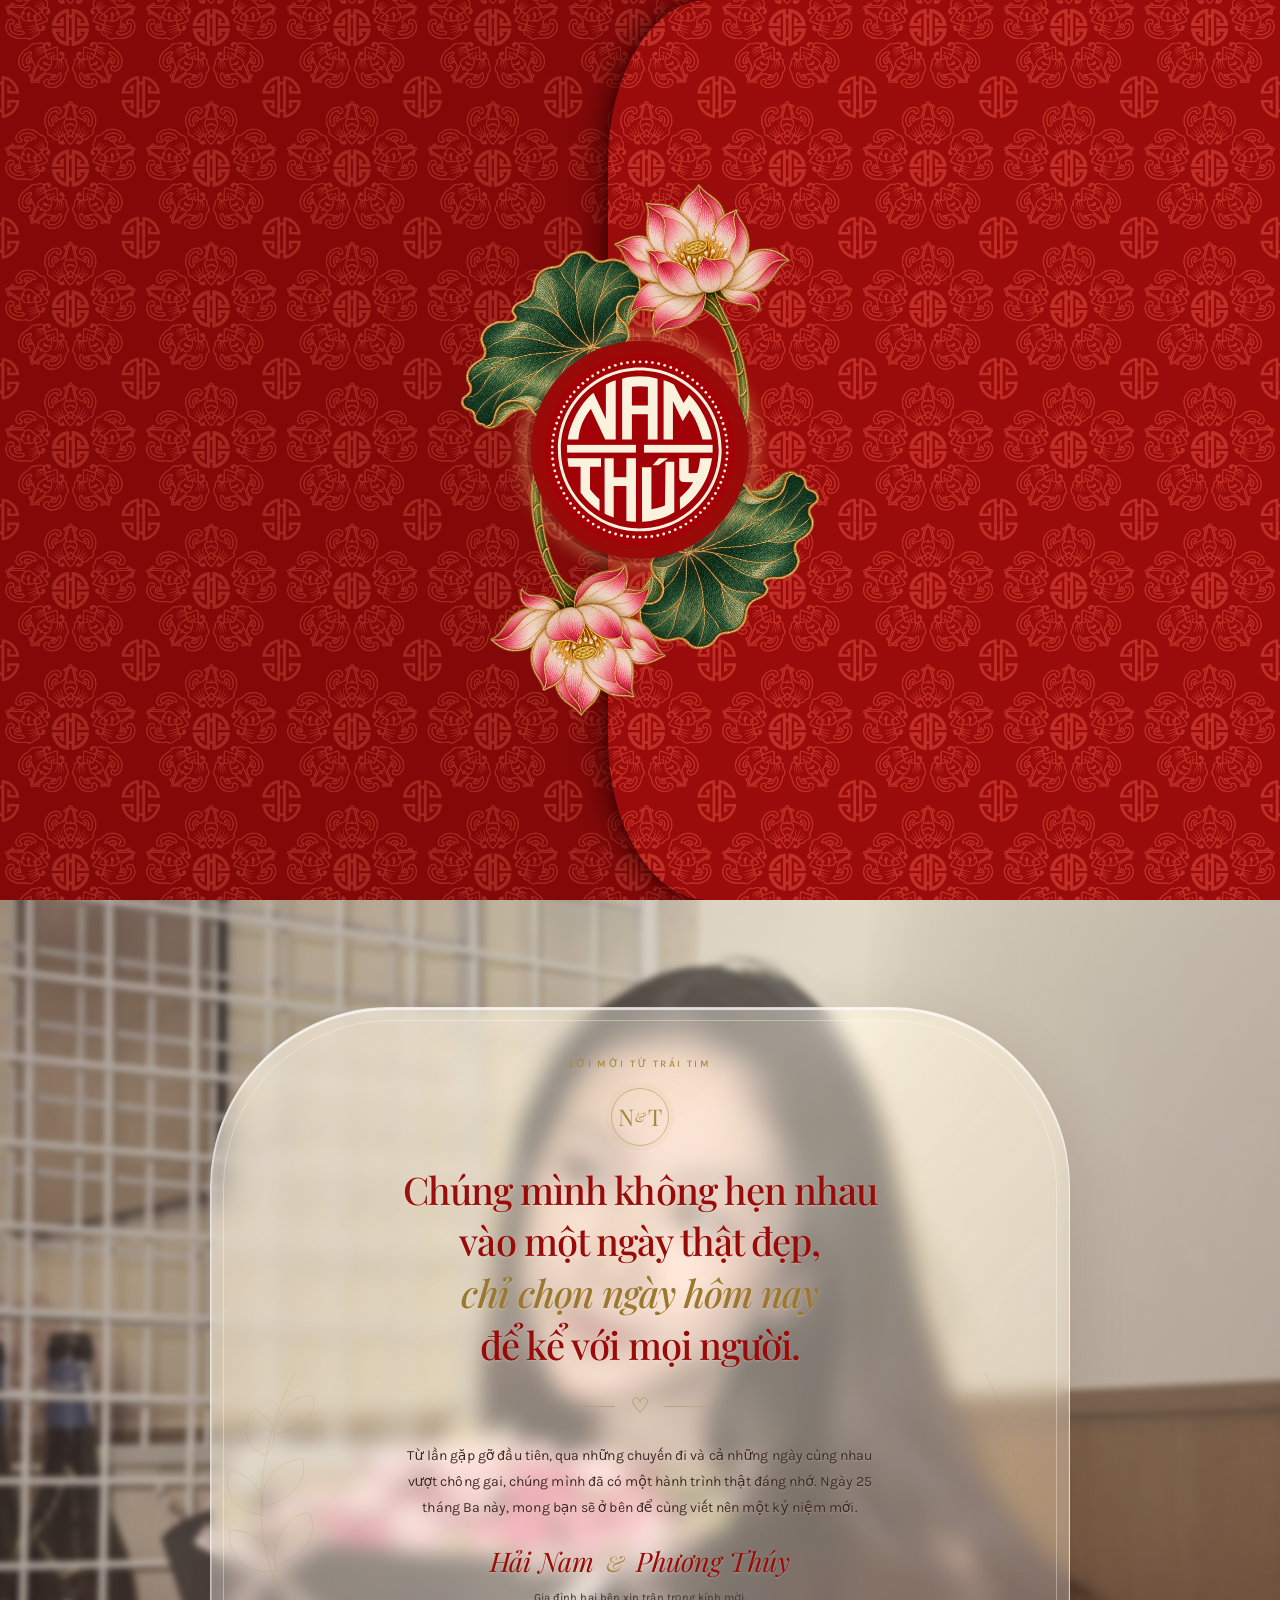
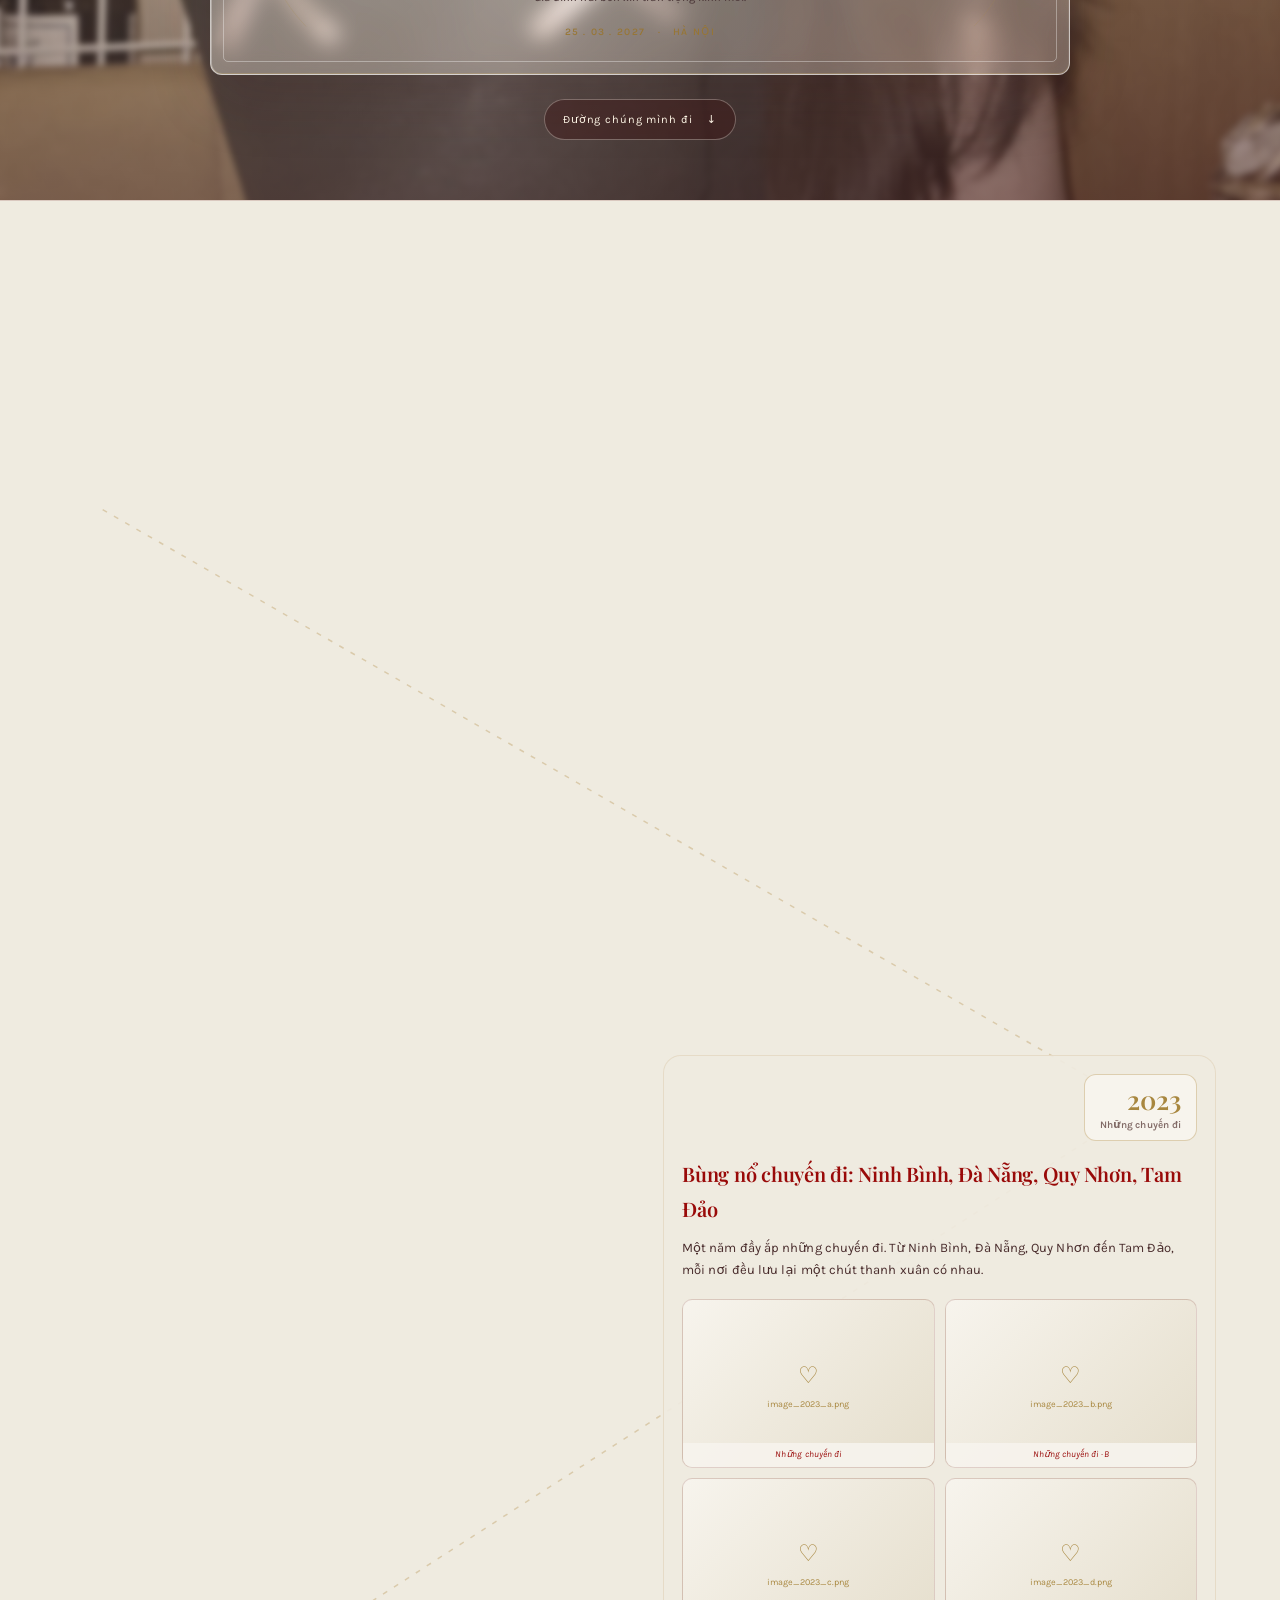
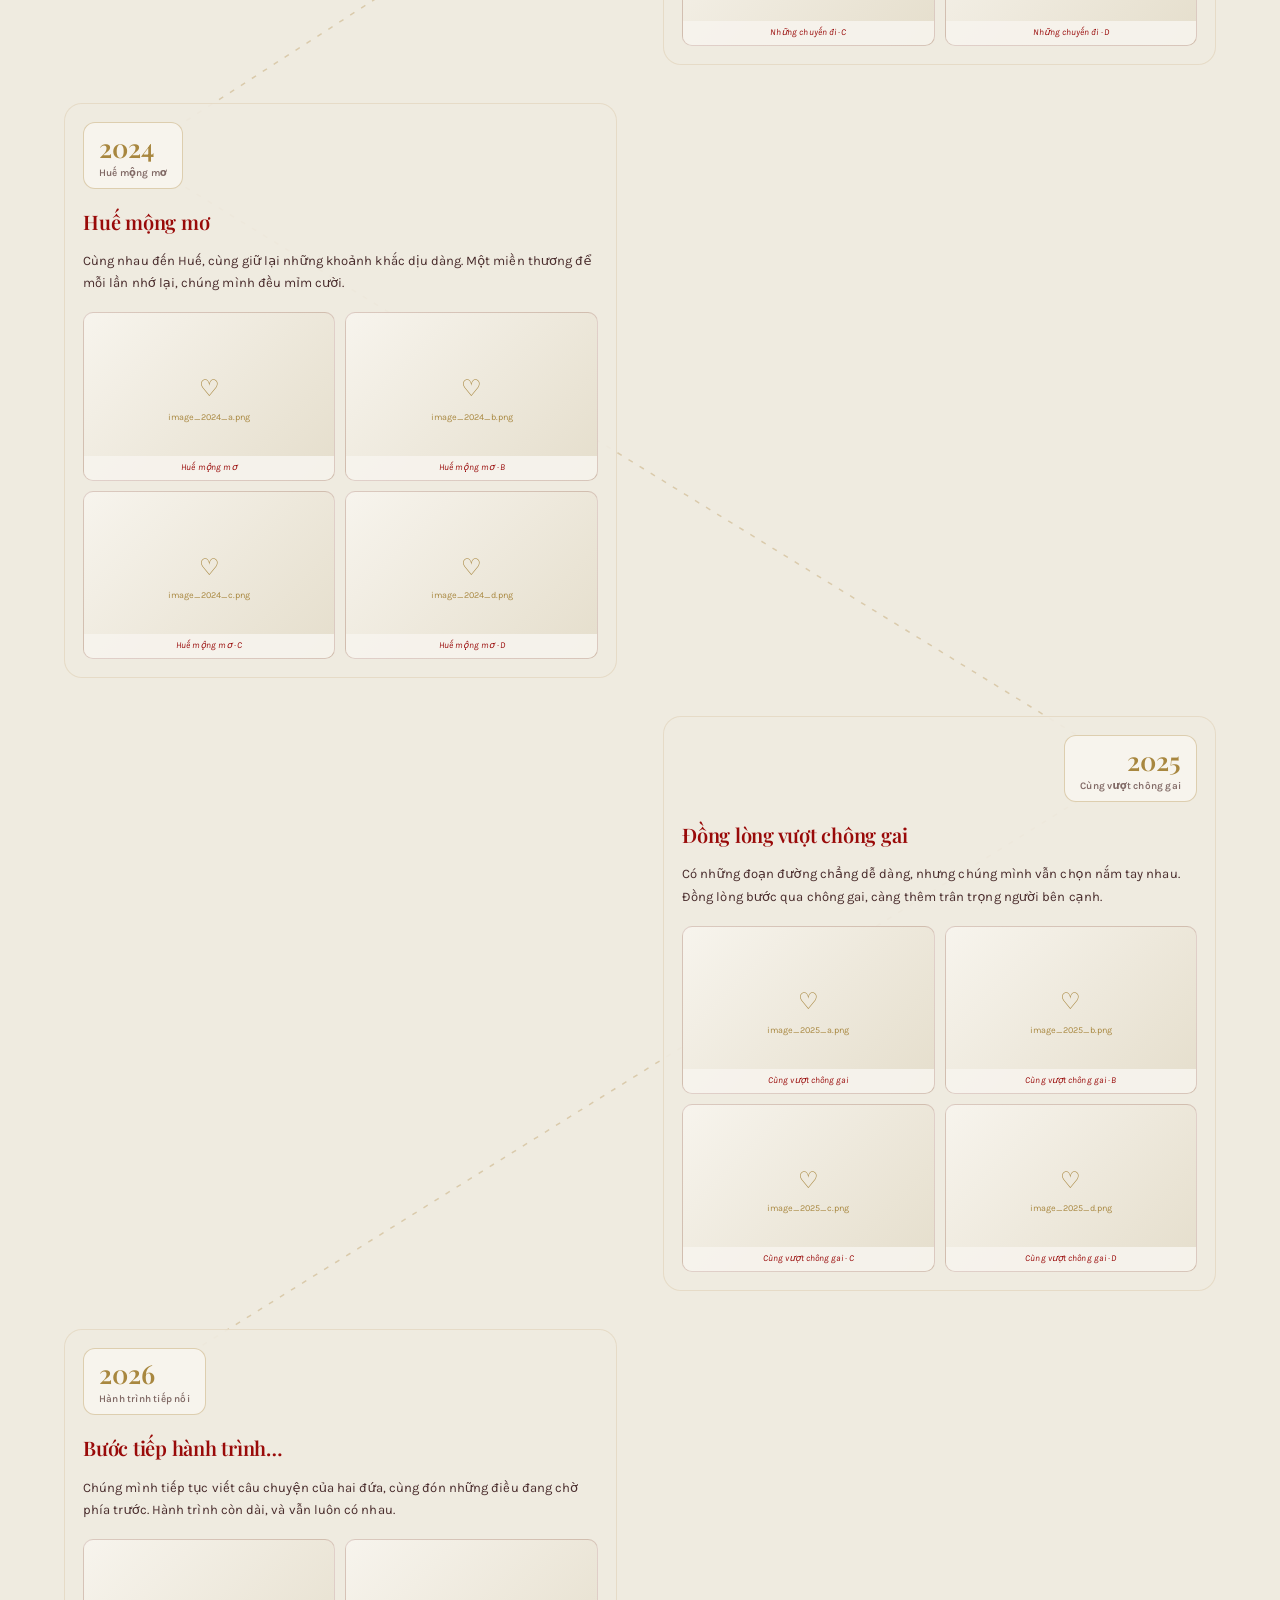
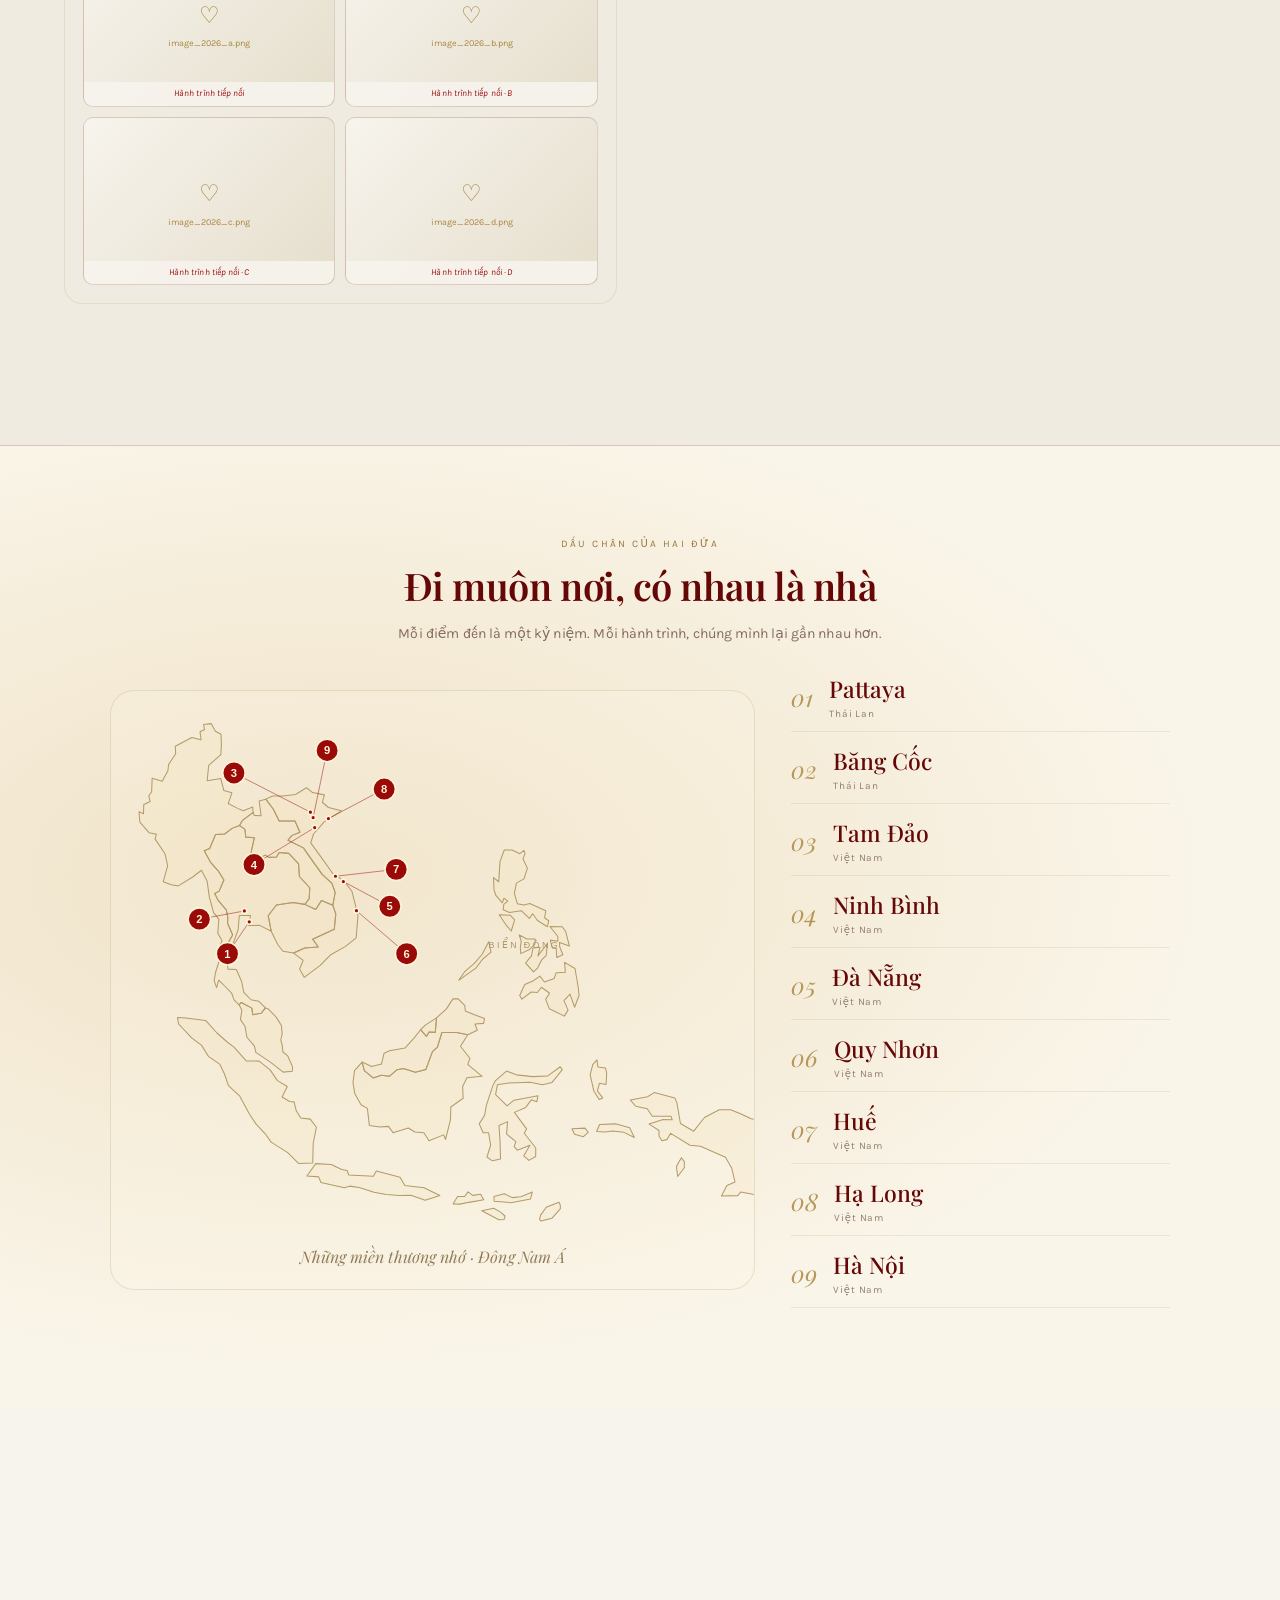
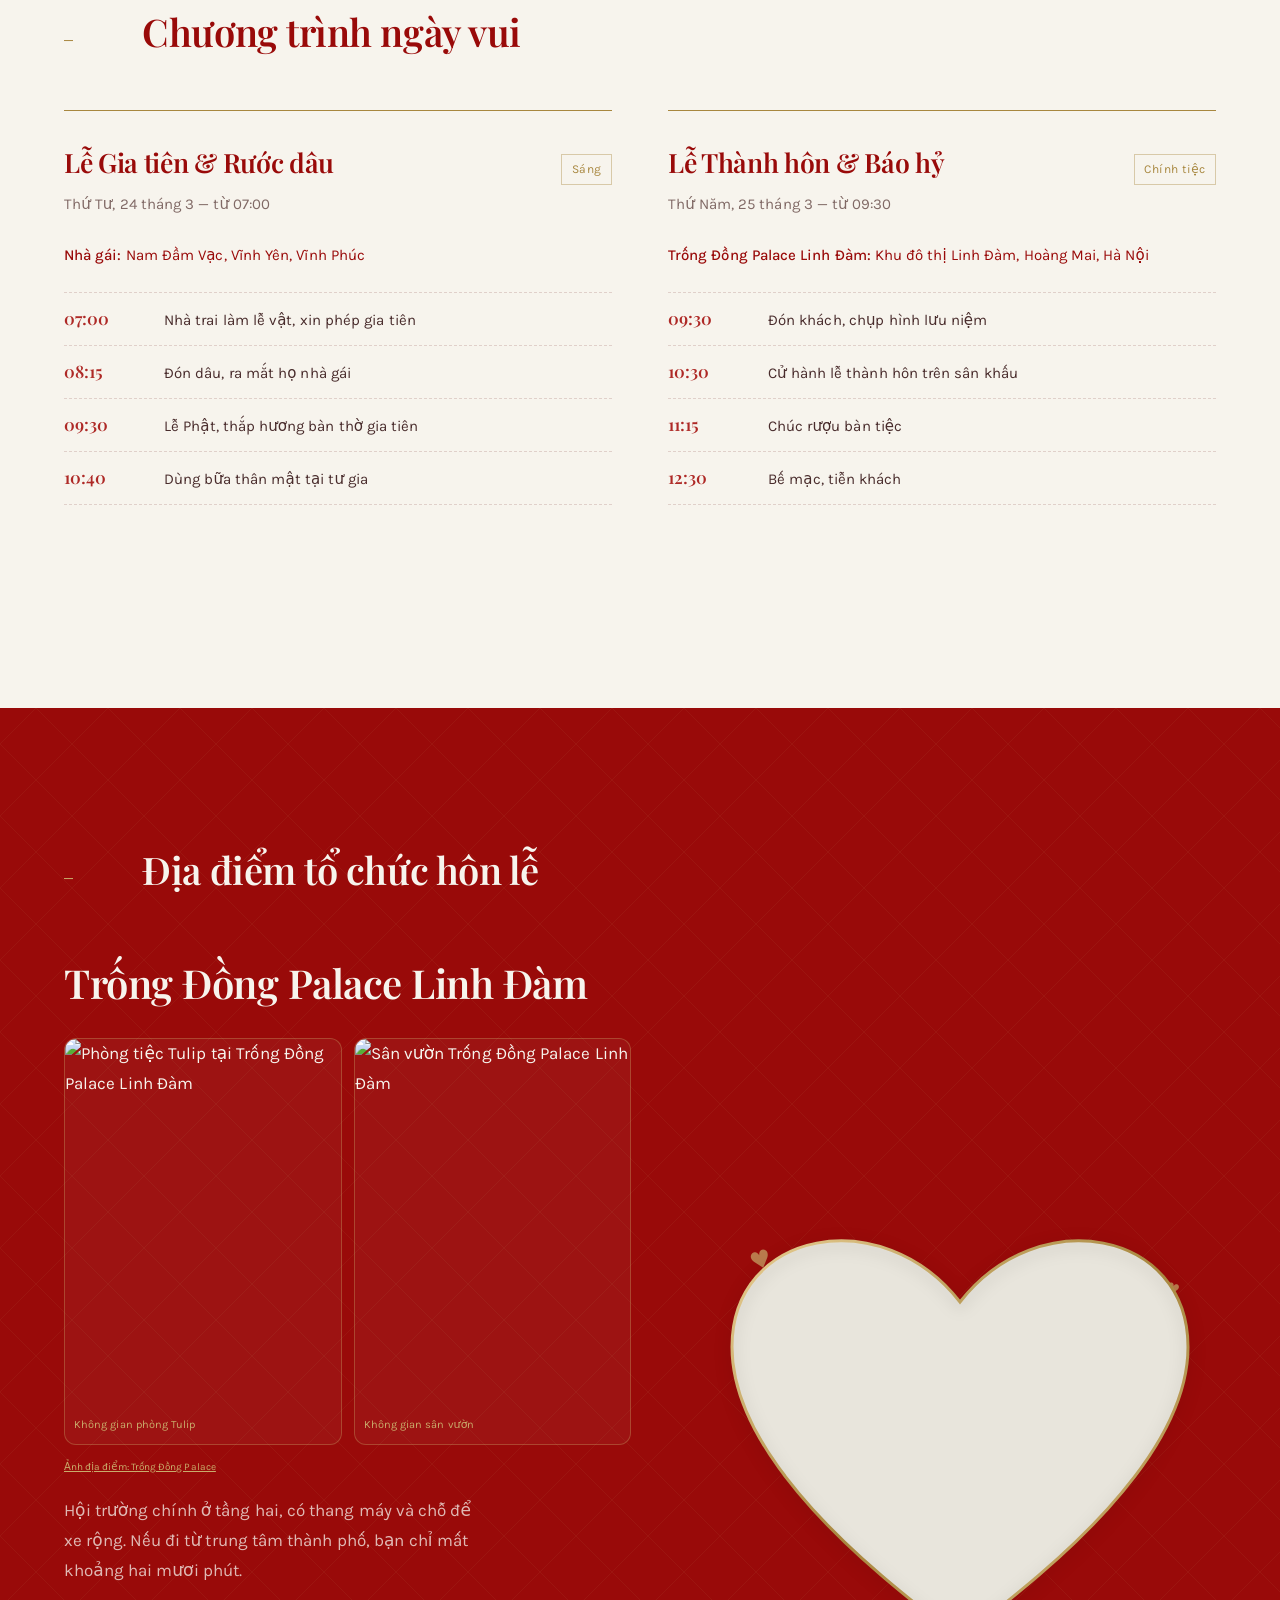
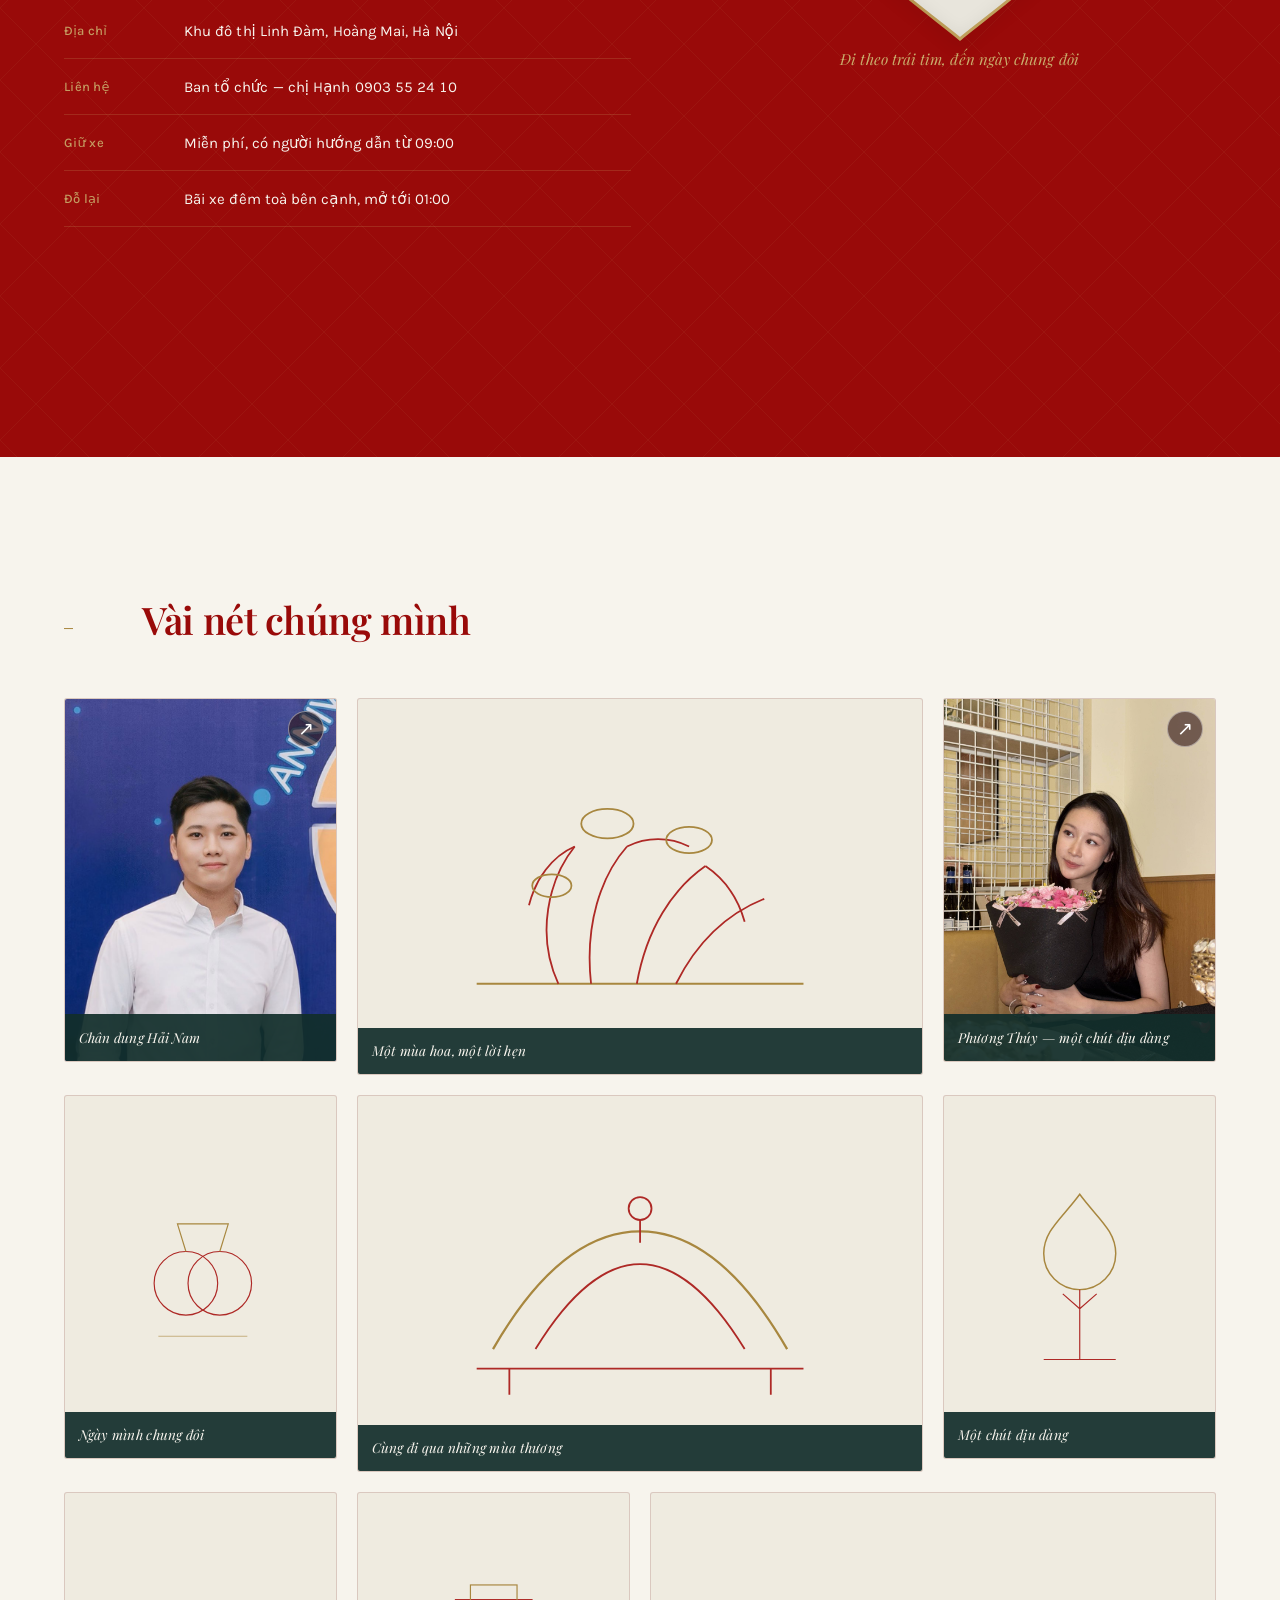
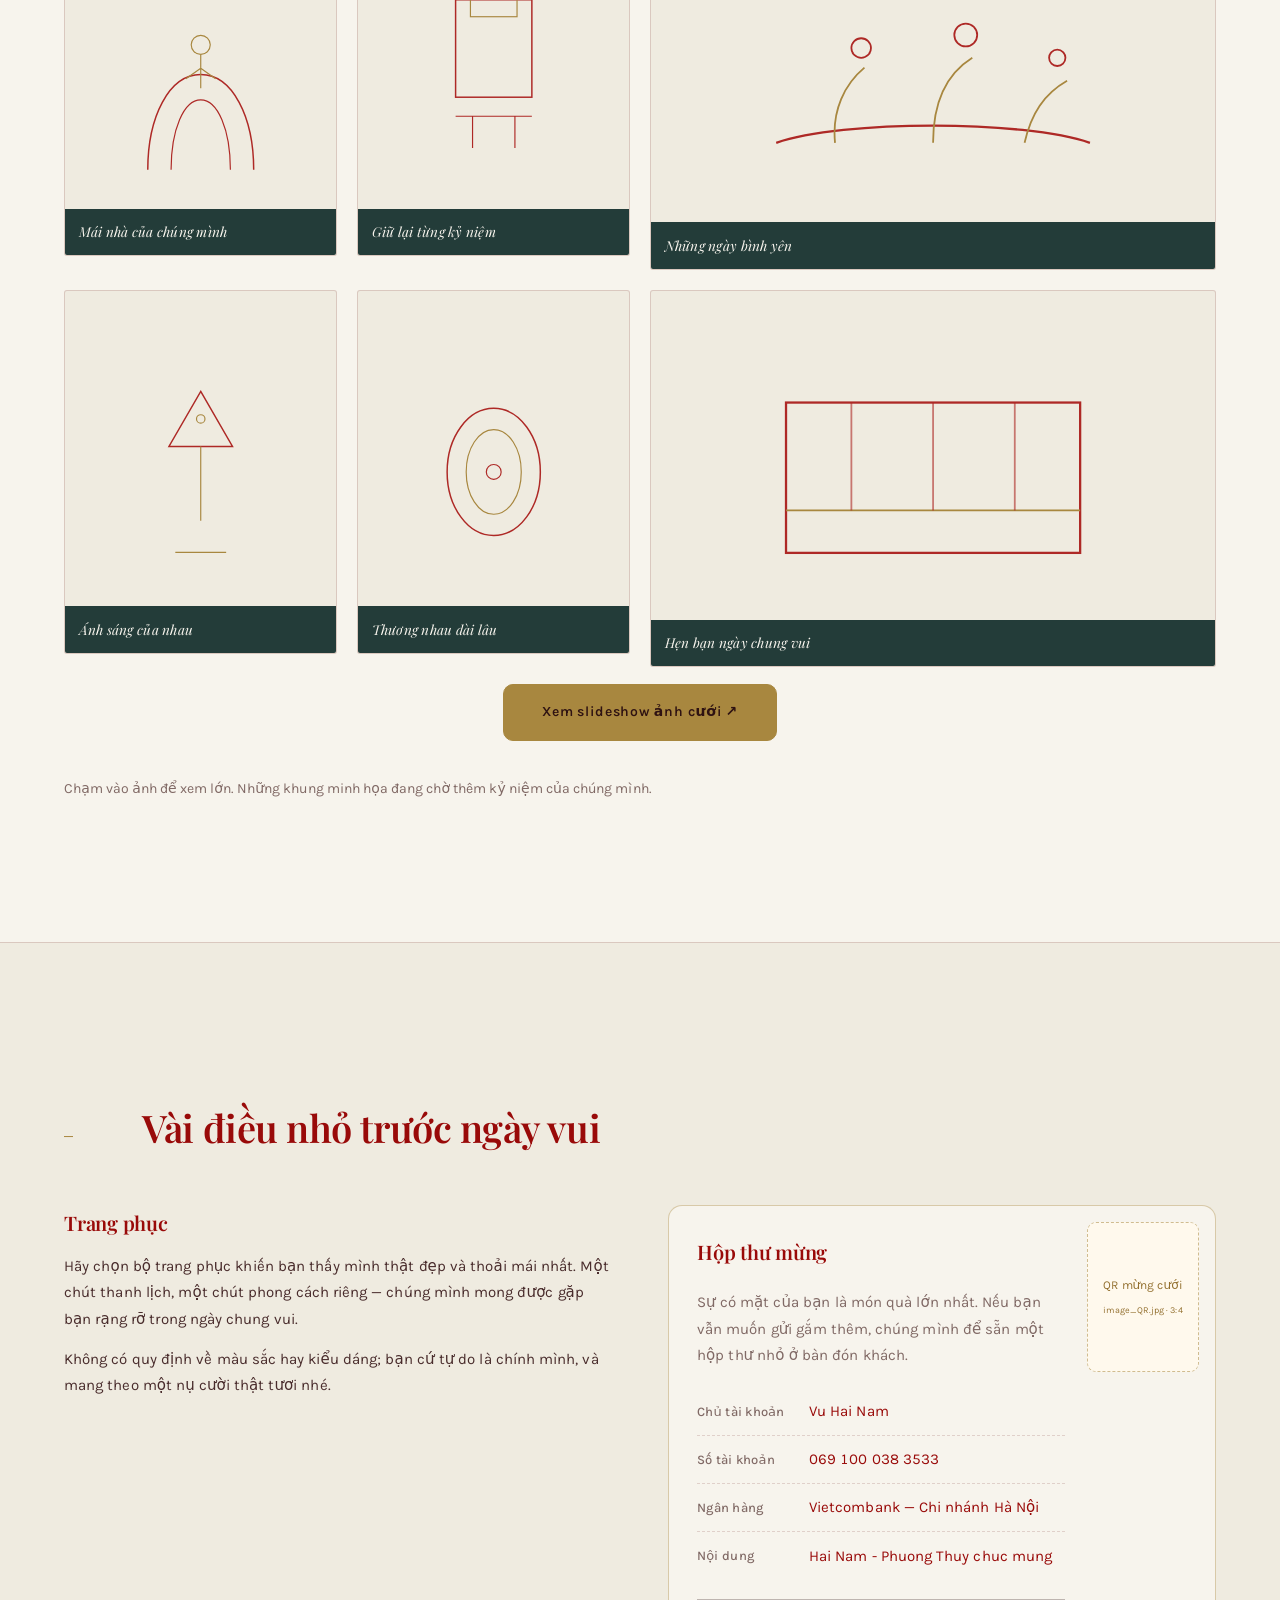
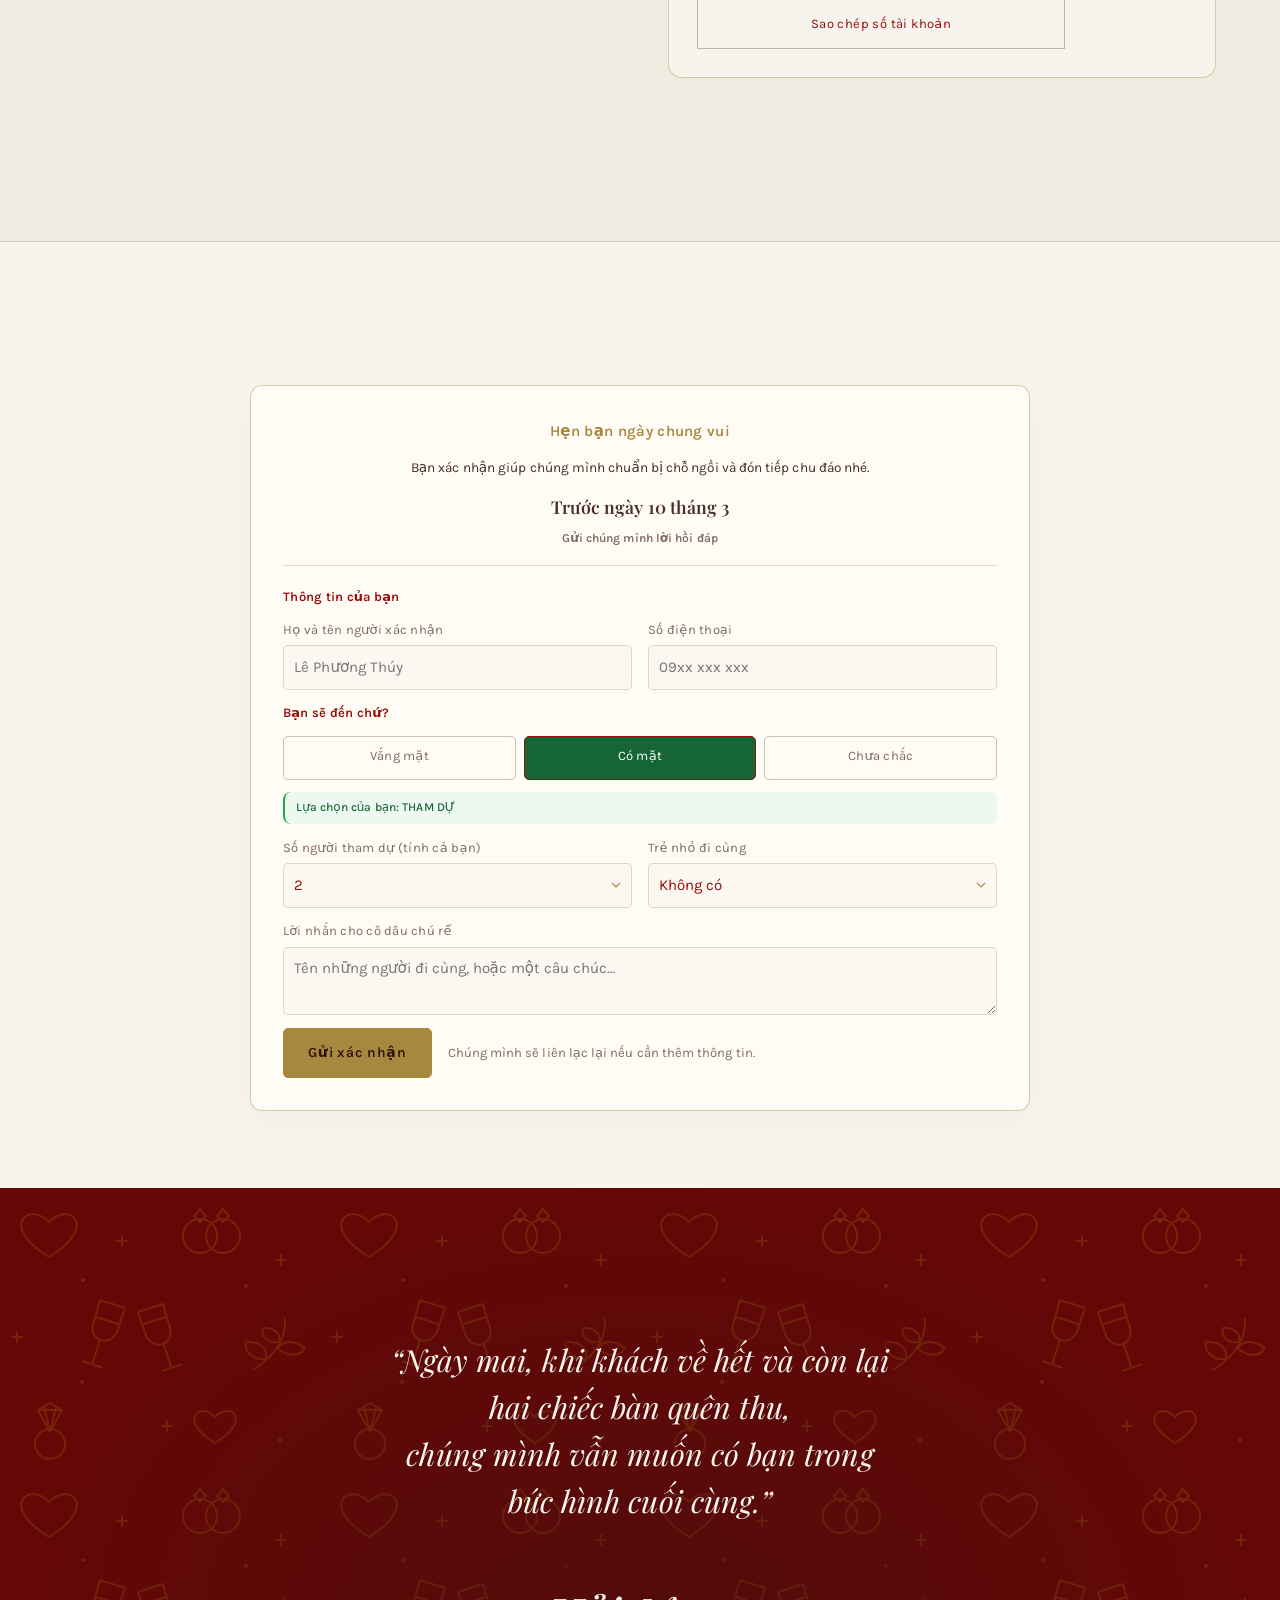
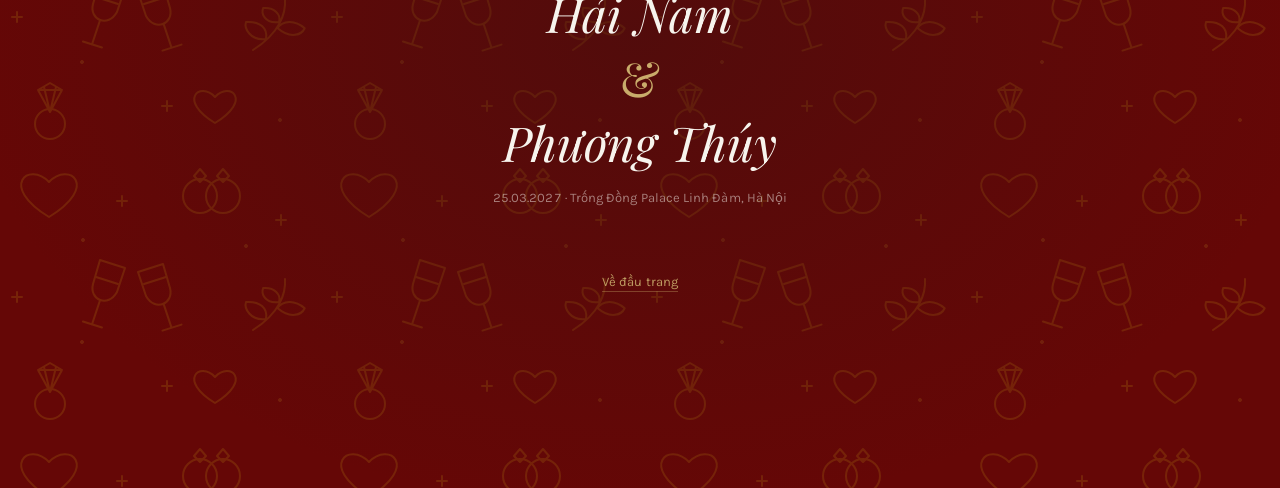
==== commit dbcaa76f: "Center invitation seal and close flap gap with deeper shadow" ====
--- a/index.html
+++ b/index.html
@@ -1307,7 +1307,7 @@
   reduced.addEventListener('change',function(){cancelAnimationFrame(frame);moving=false;root.style.scrollSnapType='';root.style.scrollBehavior='';});
 })();
 </script>
-<link rel="stylesheet" href="wedding-enhancements.css?v=20260920-journey2">
-<script src="wedding-enhancements.js?v=20260920-journey2"></script>
+<link rel="stylesheet" href="wedding-enhancements.css?v=20260920-flap">
+<script src="wedding-enhancements.js?v=20260920-flap"></script>
 </body>
 </html>
--- a/wedding-enhancements.css
+++ b/wedding-enhancements.css
@@ -411,17 +411,17 @@
 
 /* Crimson invitation: curved paper, embroidered lotus and a clickable round seal. */
 :root{--ink:#990a09;--peacock:#ae2926;--stone:#806965;--line:rgba(105,20,19,.16)}
-.curtain{--ornament:min(56vw,280px,32svh);overflow:hidden;background:transparent;opacity:1;transition:opacity 1.15s ease-in-out}
+.curtain{--flap-overlap:clamp(18px,5vw,32px);--ornament:min(56vw,280px,32svh);overflow:hidden;background:transparent;opacity:1;transition:opacity 1.15s ease-in-out}
 .curtain__bg{background:radial-gradient(ellipse at center,#990a09,#4b0909)}
 .curtain__paper{position:absolute;left:50%;top:50%;transform:translate(-50%,-50%);width:100%;height:100%;isolation:isolate}
 .curtain__half{background:#990a09 url("picture/FINAL%20vector%20pattern.svg") center/clamp(420px,55vw,760px) auto repeat;border:0;overflow:visible}
 .curtain__half::before,.curtain__half::after{display:none}
-.curtain__half--l{width:60%;left:0;box-shadow:none;background-position:left center;filter:brightness(.85)}
-.curtain__half--r{width:56%;right:0;border-radius:46% 0 0 46% /18% 0 0 18%;background-position:right center;box-shadow:-9px 0 20px #48040466}
-.curtain__botanical{position:absolute;left:0;top:50%;width:var(--ornament);height:0;pointer-events:none;transition:opacity .85s ease-out}
+.curtain__half--l{width:100%;left:0;box-shadow:none;background-position:left center;filter:brightness(.85)}
+.curtain__half--r{width:calc(50% + var(--flap-overlap));right:0;border-radius:46% 0 0 46% /18% 0 0 18%;background-position:right center;box-shadow:-12px 0 24px #35000099,-3px 0 6px #35000066}
+.curtain__botanical{position:absolute;left:var(--flap-overlap);top:50%;width:var(--ornament);height:0;pointer-events:none;transition:opacity .85s ease-out}
 .curtain__leaf{position:absolute;width:76%;height:auto;left:-61%;bottom:-8px;transform:rotate(-13deg)}
 .curtain__lotus{position:absolute;width:65%;height:auto;left:-24%;bottom:0px;transform:rotate(12deg)}
-.curtain__half--r #openBtn{position:absolute;left:0;top:50%;transform:translate(-50%,-50%);width:calc(var(--ornament) * .78);height:auto;aspect-ratio:1;min-width:0;padding:0;margin:0;border:0;border-radius:50%;background:#990a09;pointer-events:auto;cursor:pointer;box-shadow:0 5px 14px #4d00004d;filter:none;animation:none;transition:opacity .85s ease-out,box-shadow .25s}
+.curtain__half--r #openBtn{position:absolute;left:var(--flap-overlap);top:50%;transform:translate(-50%,-50%);width:calc(var(--ornament) * .78);height:auto;aspect-ratio:1;min-width:0;padding:0;margin:0;border:0;border-radius:50%;background:#990a09;pointer-events:auto;cursor:pointer;box-shadow:0 5px 14px #4d00004d;filter:none;animation:none;transition:opacity .85s ease-out,box-shadow .25s}
 #openBtn img{display:block;width:100%;height:100%;object-fit:contain;border-radius:50%}
 .curtain__half--r #openBtn::after{inset:-4px;box-shadow:0 0 18px #edc88b40}
 .curtain__half--r #openBtn:hover{background:#990a09;box-shadow:0 6px 20px #4d000059,0 0 24px #f4ce9440}
@@ -430,7 +430,7 @@
 .curtain.is-open .curtain__half--l{translate:-130% 0}
 .curtain.is-open .curtain__half--r{translate:150% 0}
 .curtain.is-open{opacity:0;pointer-events:none}
-@media(min-width:601px){.curtain__half--l{width:55%}.curtain__half--r{width:calc(50% + 30px);border-radius:100px 0 0 100px /18% 0 0 18%}}
+@media(min-width:601px){.curtain__half--l{width:100%}.curtain__half--r{width:calc(50% + var(--flap-overlap));border-radius:100px 0 0 100px /18% 0 0 18%}}
 @media(prefers-reduced-motion:reduce){.curtain,.curtain__half,.curtain__botanical,.curtain__half--r #openBtn{transition:none}}
 
 /* Mirrored lotus embroidery and a gentle invitation cue. */
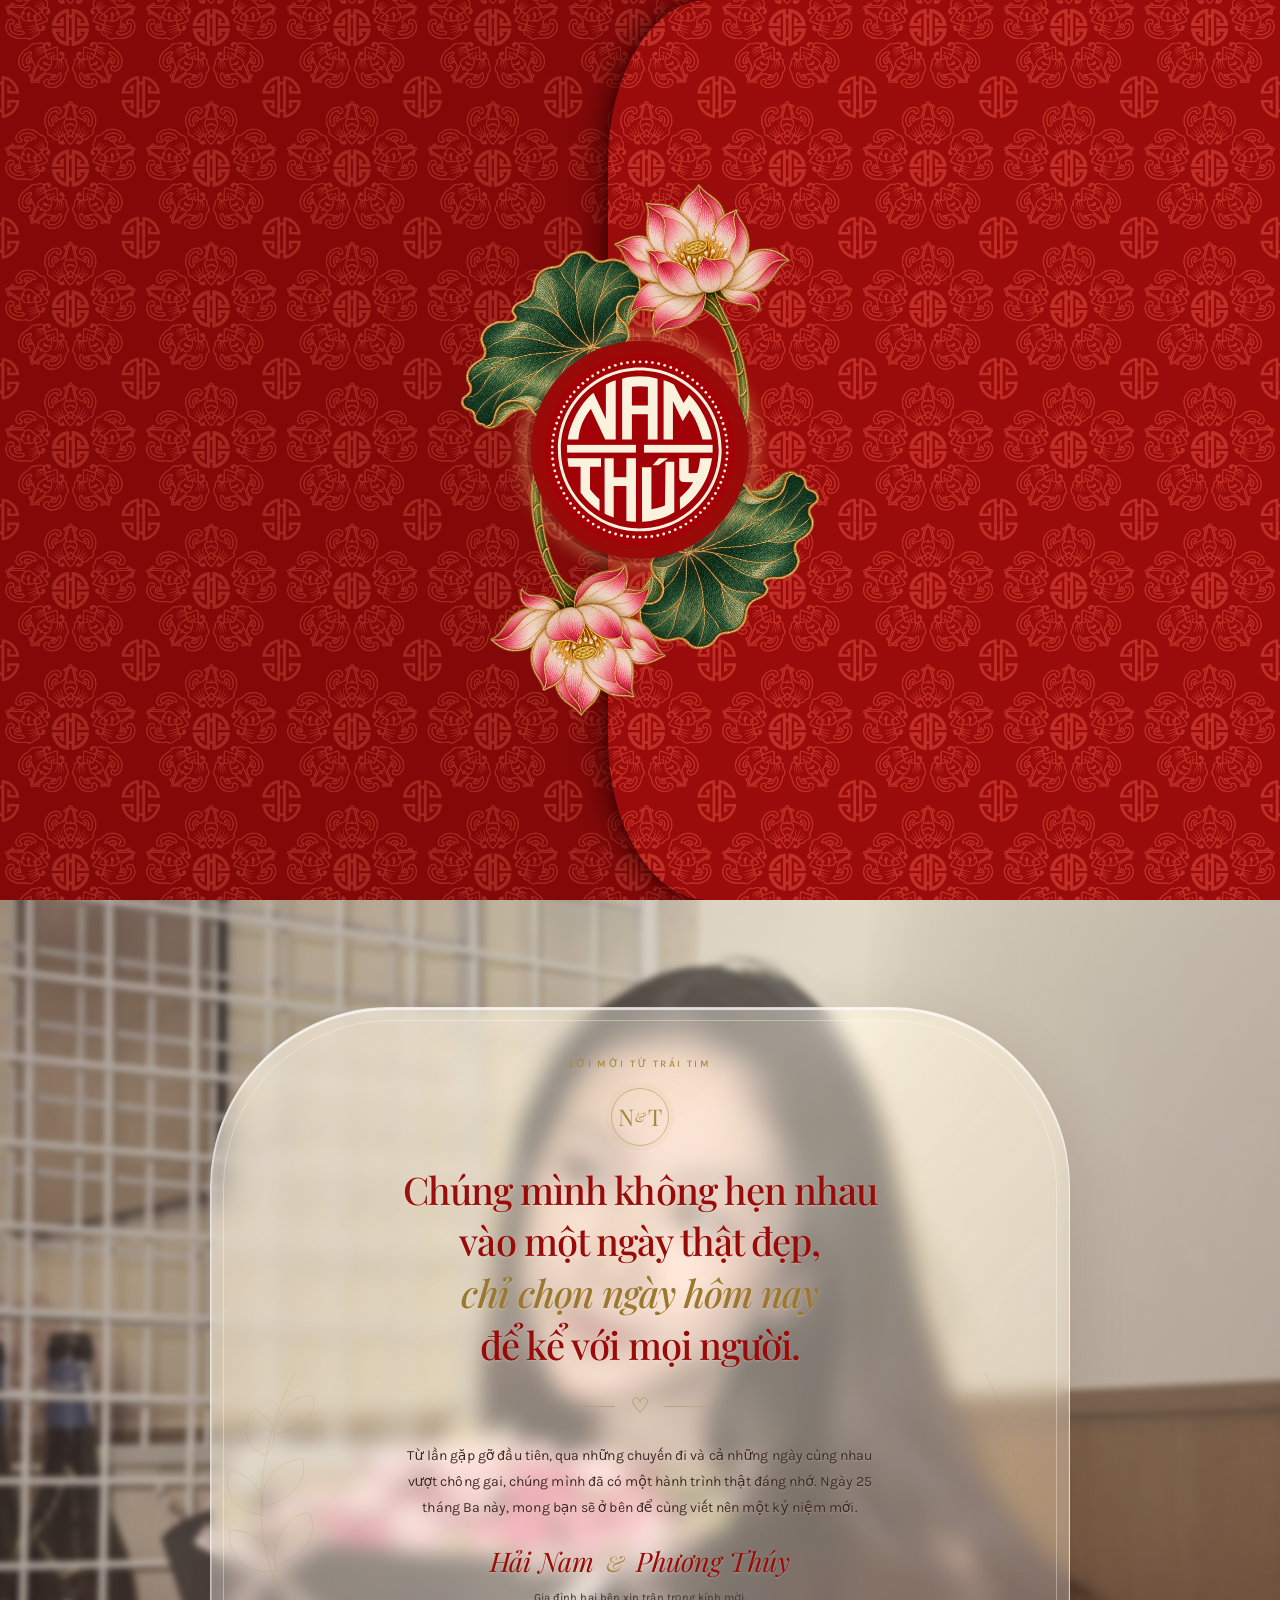
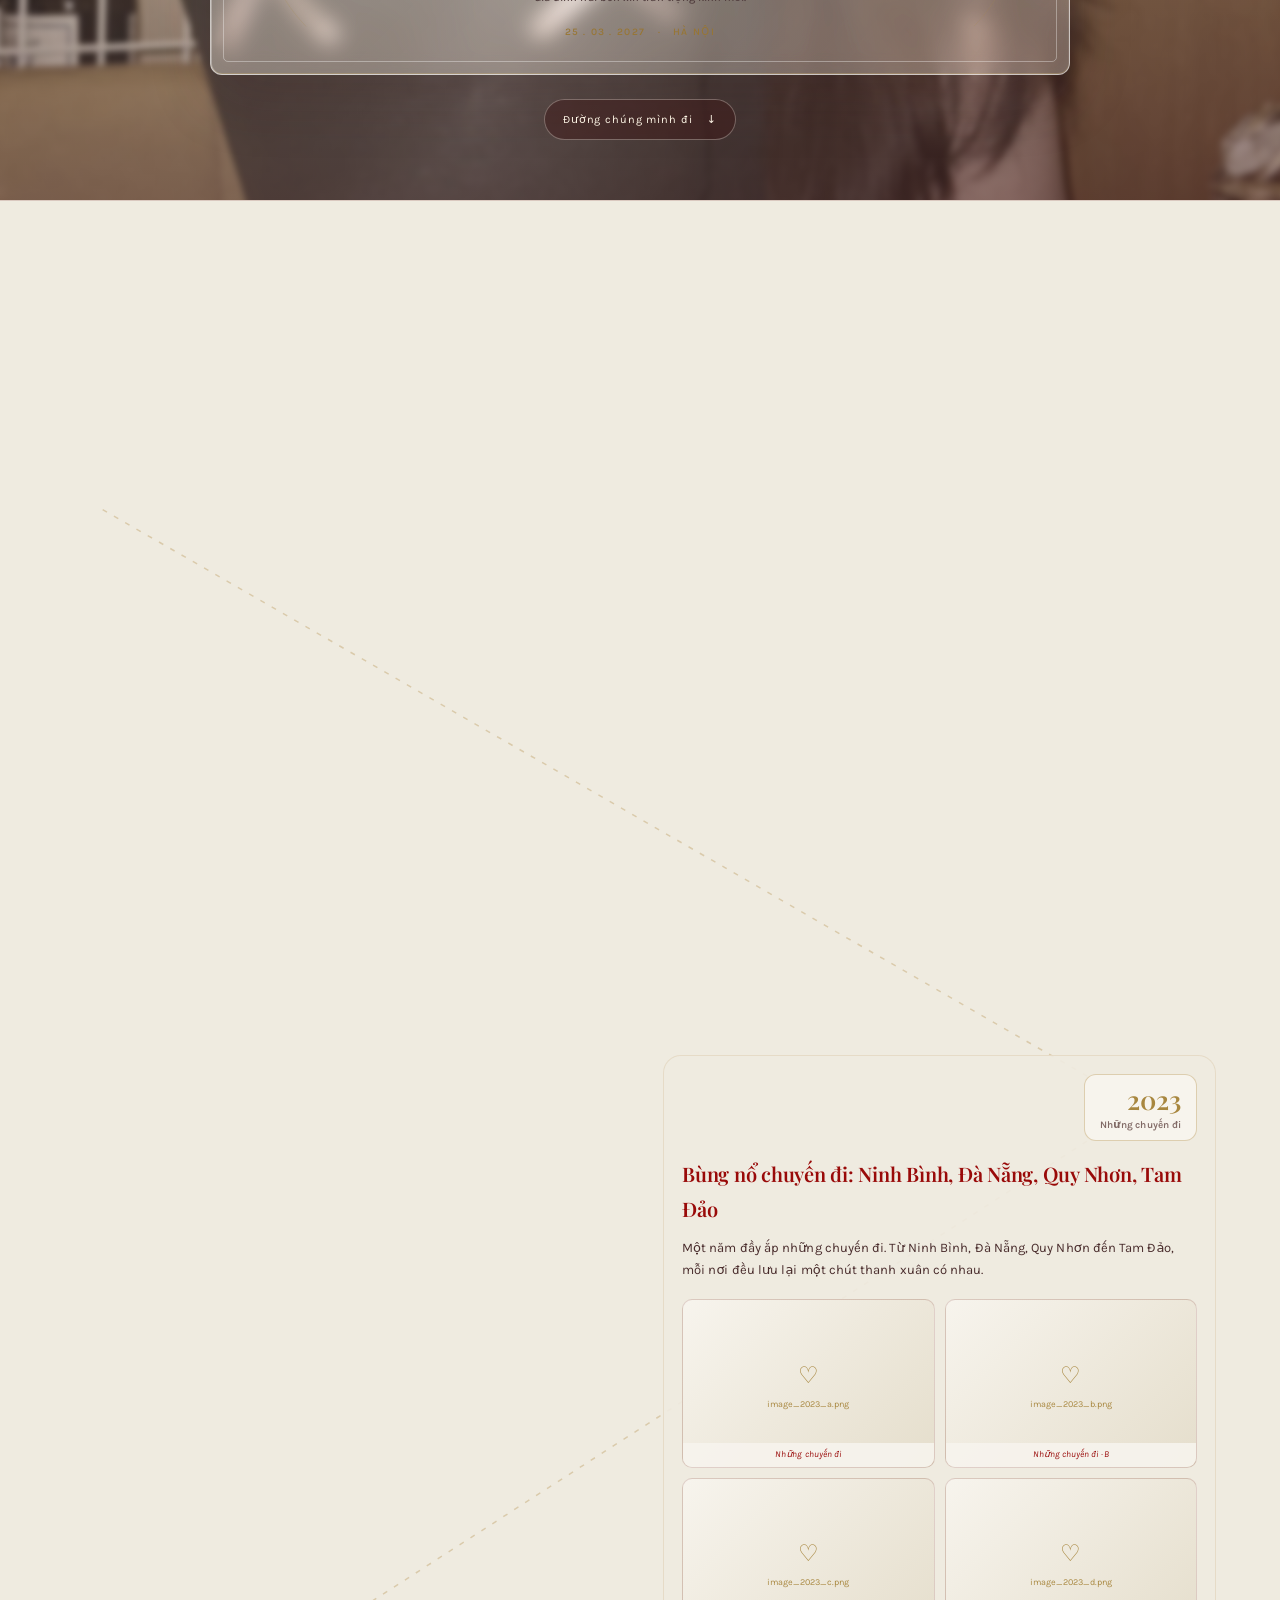
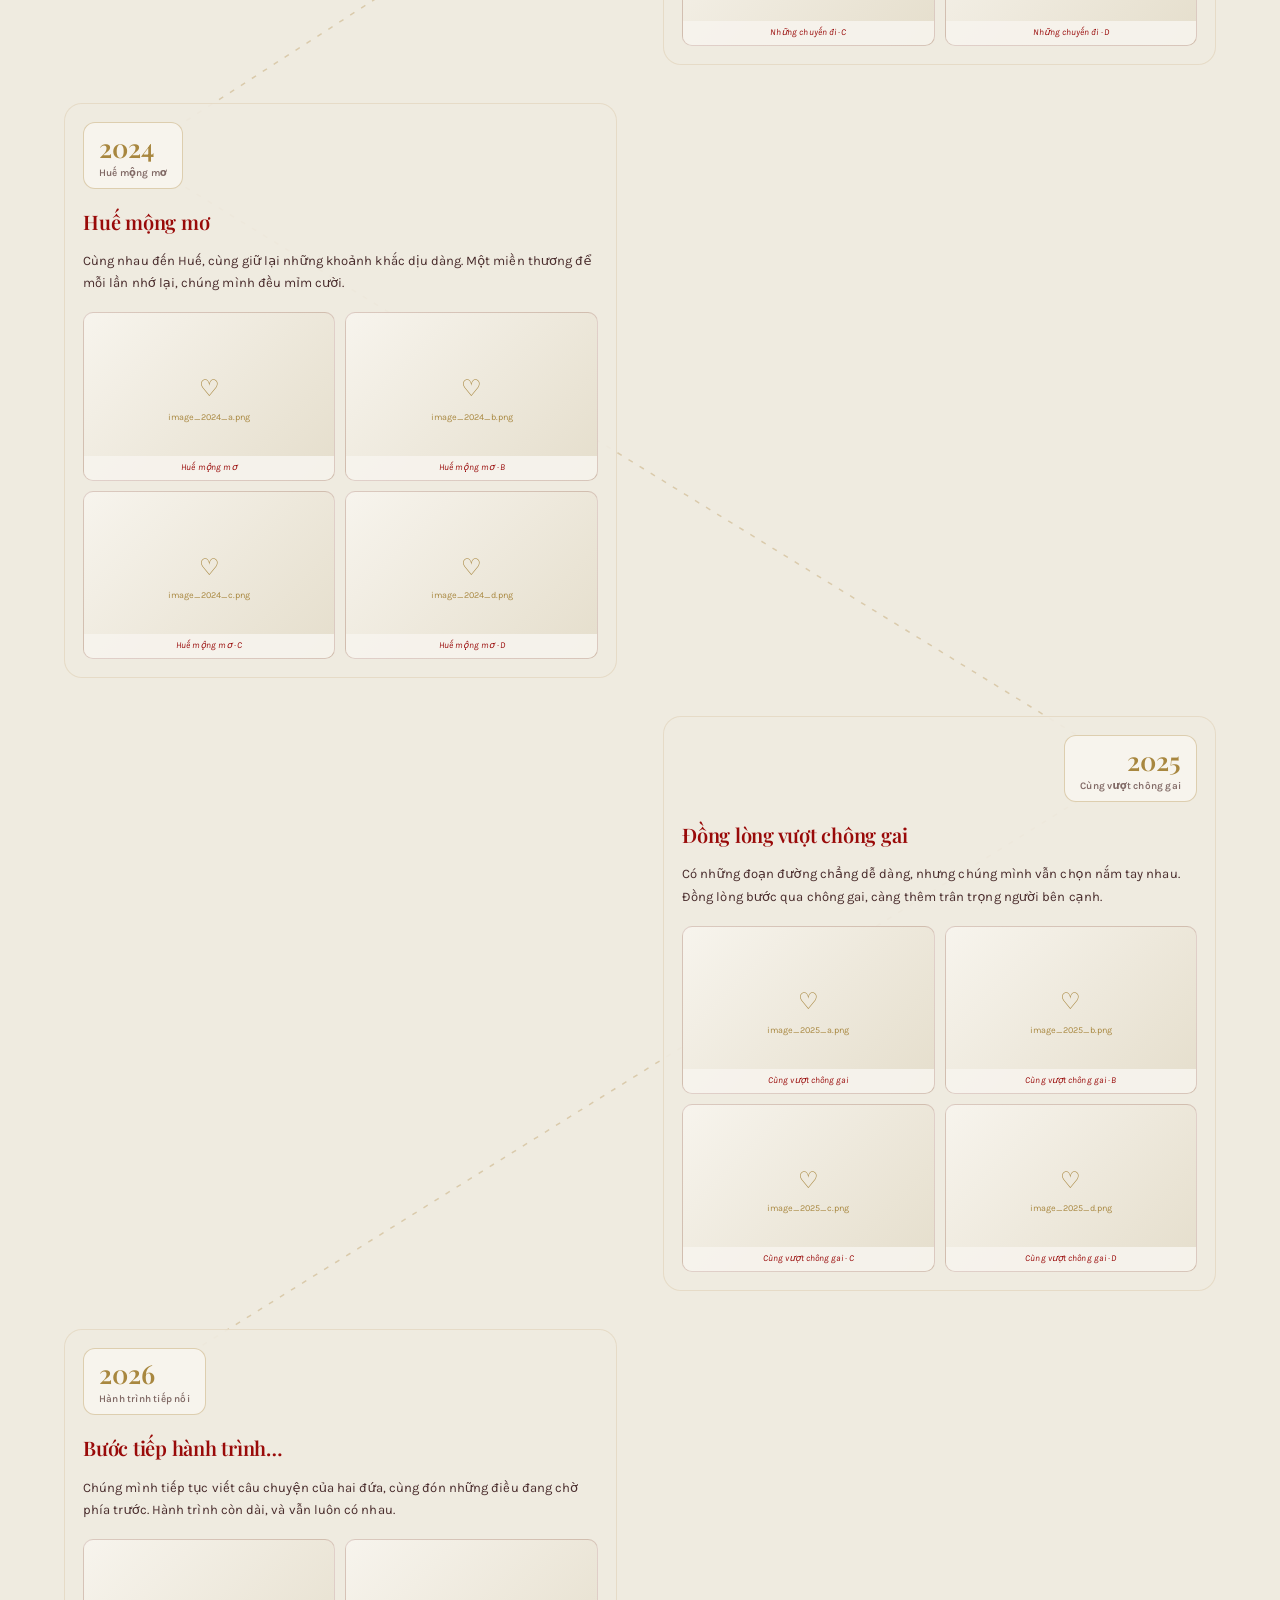
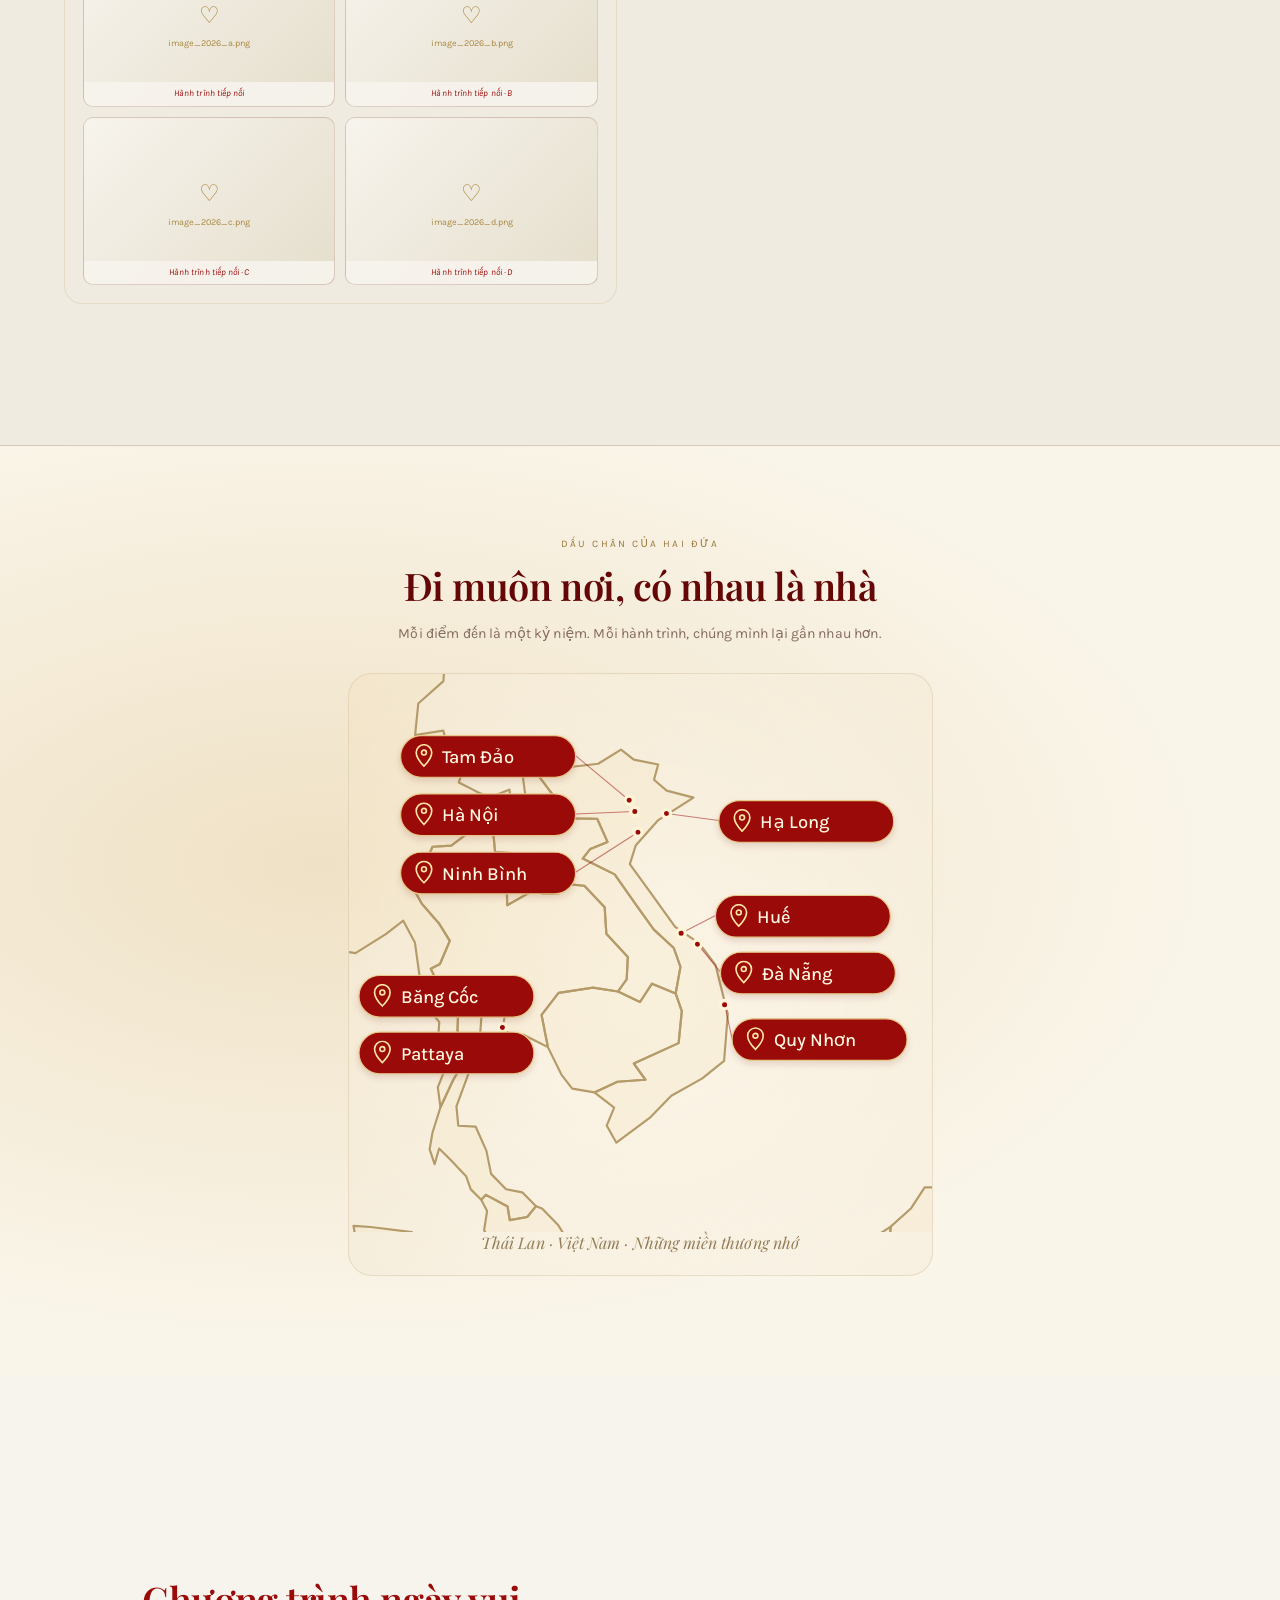
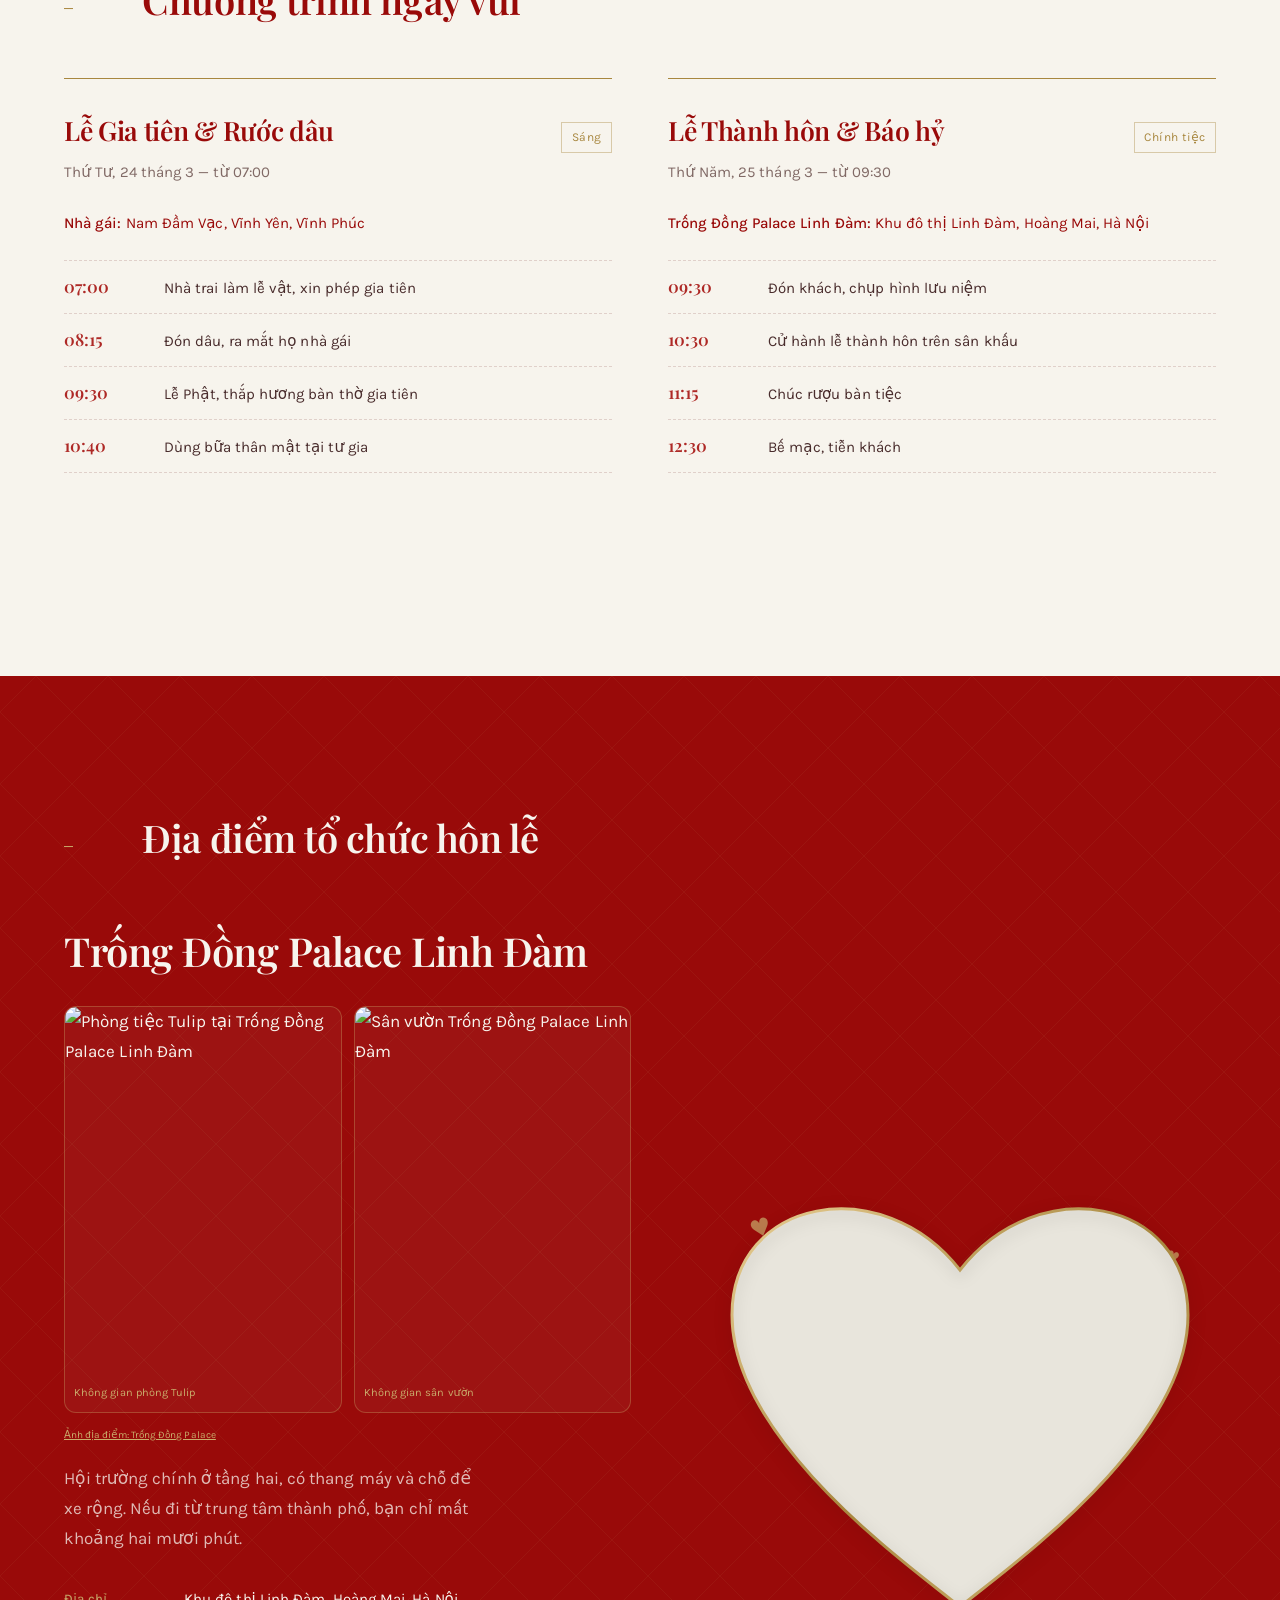
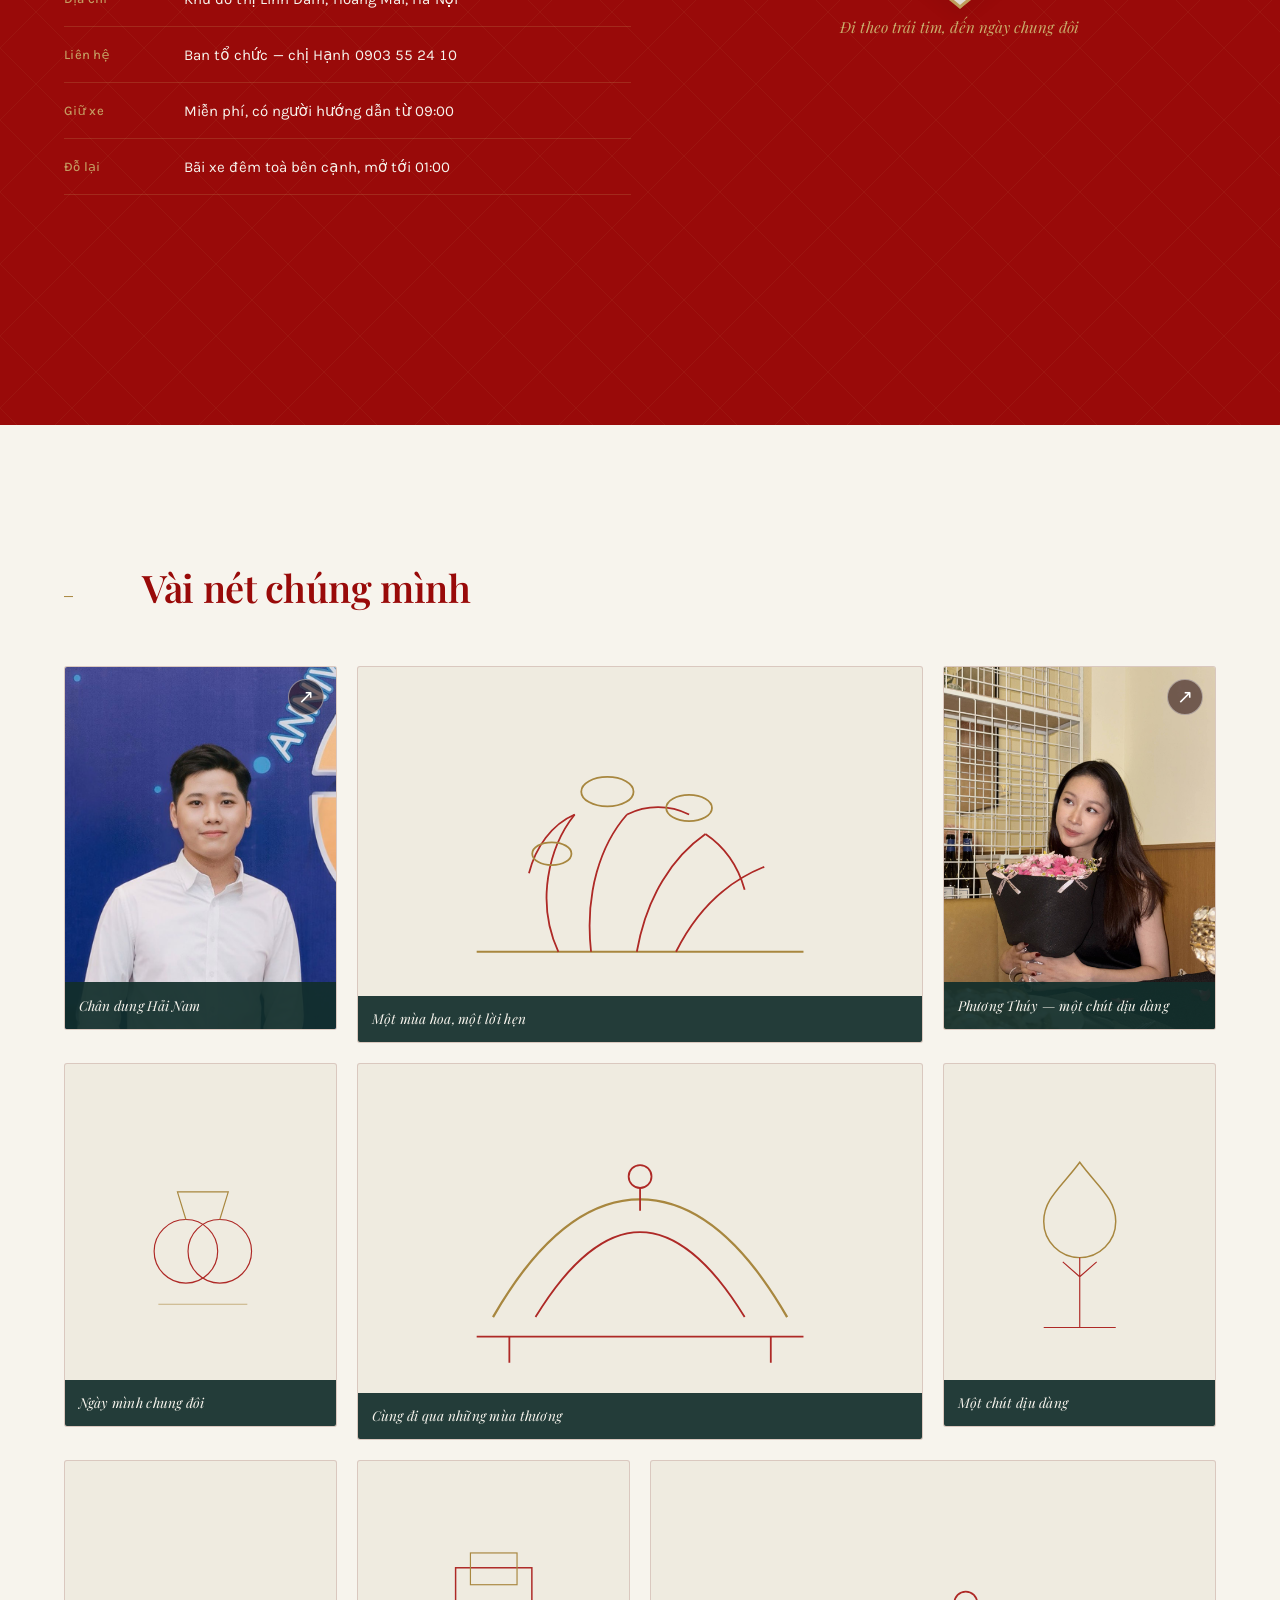
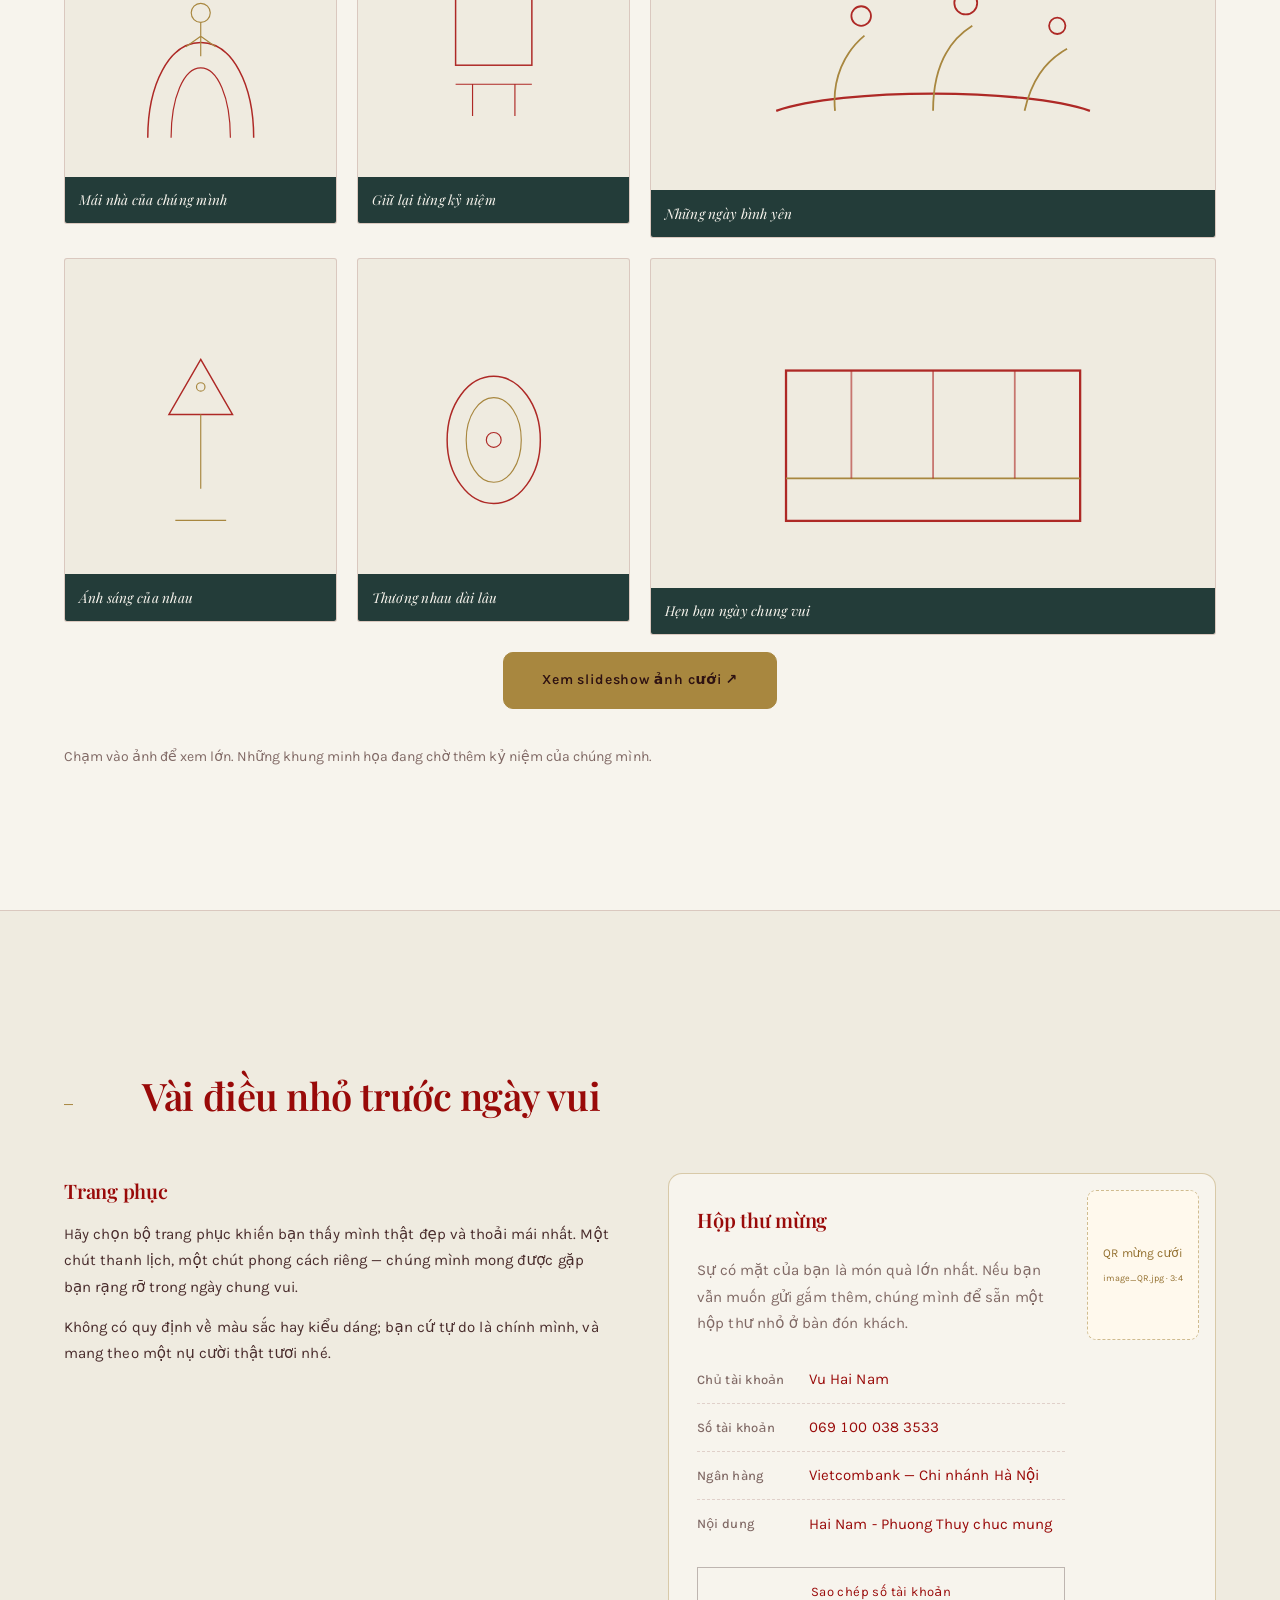
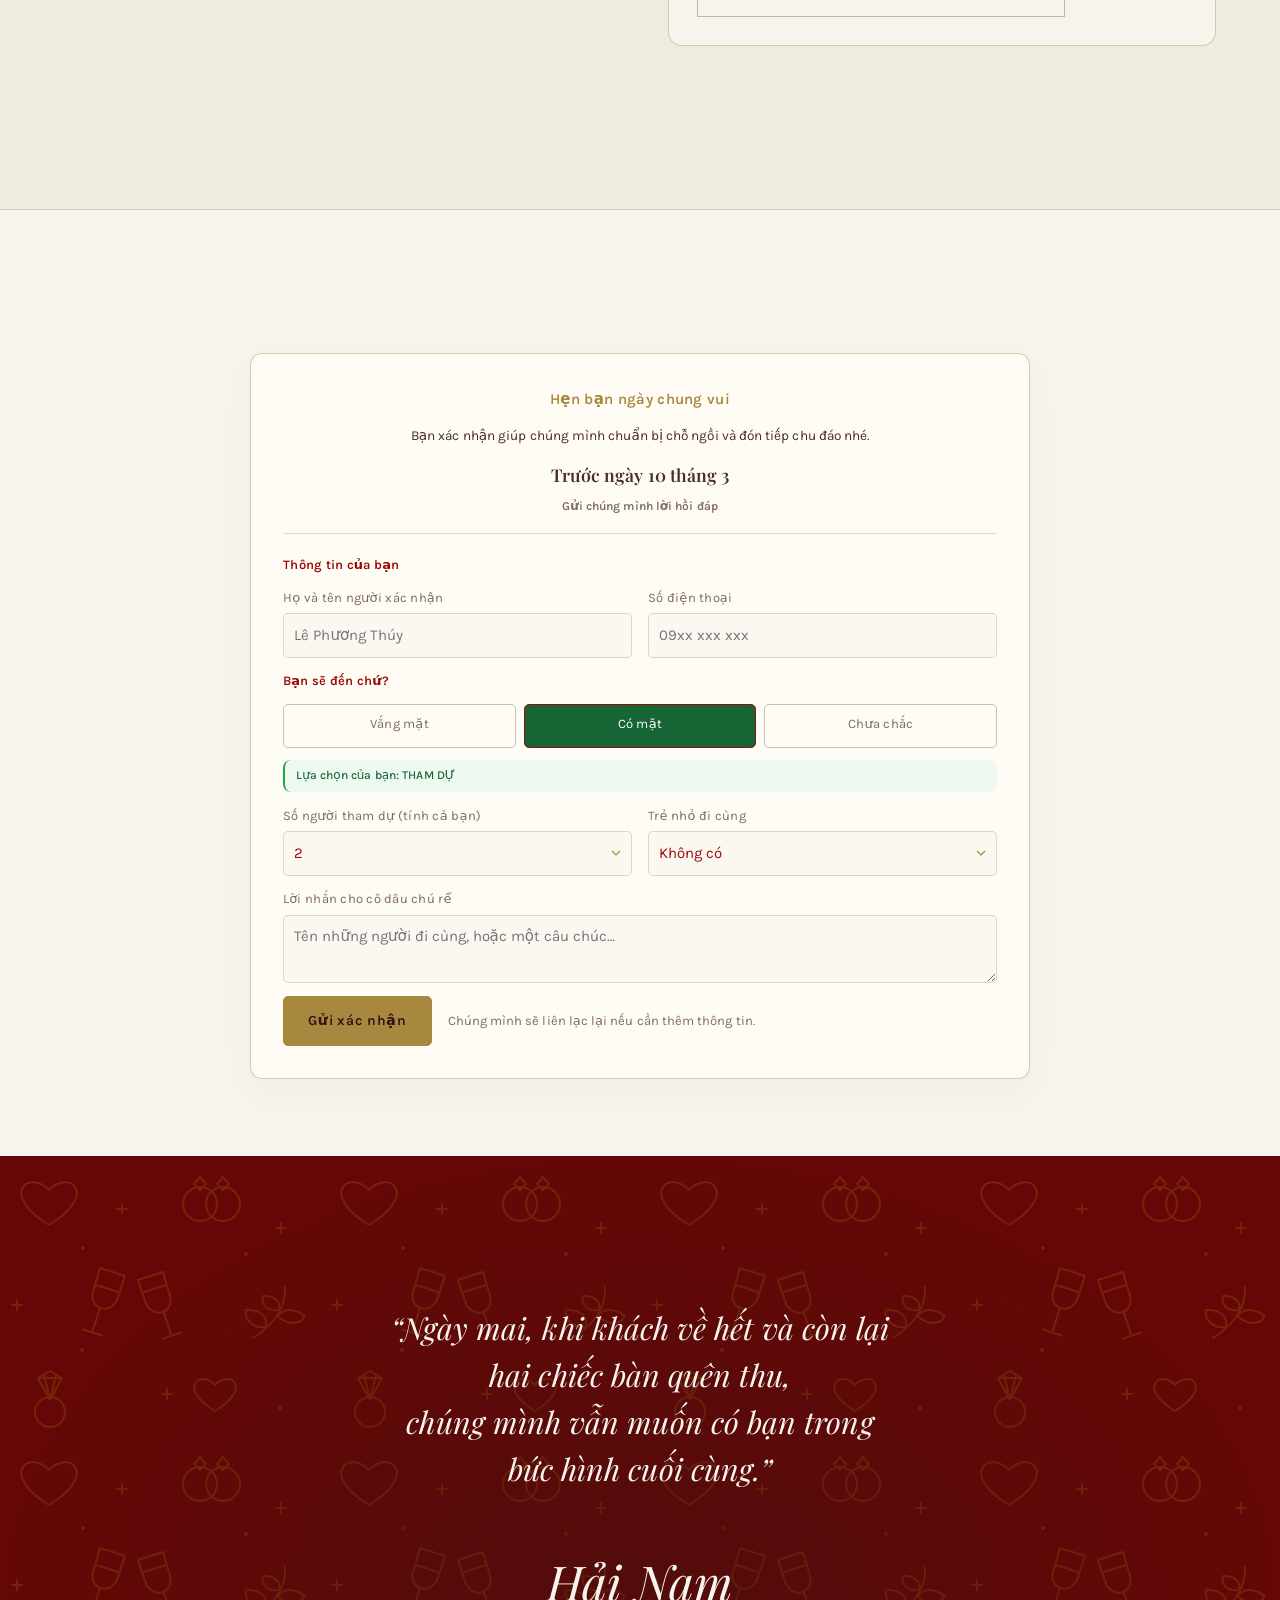
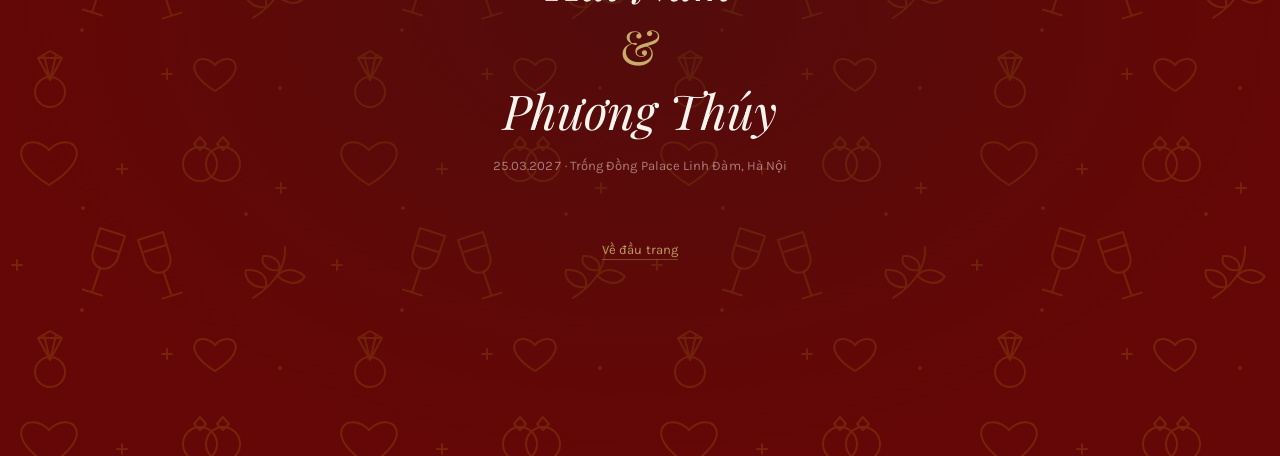
==== commit 15b0c7fb: "Use wedding logo favicon and refine travel map labels" ====
--- a/index.html
+++ b/index.html
@@ -12,6 +12,8 @@
 </script>
 <meta name="viewport" content="width=device-width, initial-scale=1">
 <title>Lễ thành hôn — Hải Nam &amp; Phương Thúy</title>
+<link rel="icon" type="image/svg+xml" href="picture/LOGO.svg?v=20260920" sizes="any">
+
 <meta name="description" content="Thiệp mời cưới của Vũ Hải Nam và Lê Phương Thúy. Thứ Năm, 25 tháng 3 năm 2027, Trống Đồng Palace Linh Đàm, Hà Nội.">
 <meta name="theme-color" content="#990a09">
 
@@ -644,7 +646,7 @@
 </div>
   </section>
 
-<section class="travel-map" id="nhung-noi-da-qua" aria-labelledby="travel-title"><div class="wrap"><div class="sec-head"><p class="travel-eyebrow">DẤU CHÂN CỦA HAI ĐỨA</p><h2 id="travel-title">Đi muôn nơi, có nhau là nhà</h2><p>Mỗi điểm đến là một kỷ niệm. Mỗi hành trình, chúng mình lại gần nhau hơn.</p></div><div class="travel-map__layout"><div class="travel-map__canvas"><svg viewBox="0 0 800 690" role="img" aria-label="Bản đồ Đông Nam Á với chín điểm đến của chúng mình"><image href="picture/journey-southeast-asia.svg" width="800" height="690"/><g class="travel-stop" style="--delay:0.0s"><title>1. Pattaya</title><path d="M172.1,287.3 L145,327"/><circle cx="172.1" cy="287.3" r="3"/><circle cx="145" cy="327" r="14"/><text x="145" y="332">1</text></g><g class="travel-stop" style="--delay:0.5s"><title>2. Băng Cốc</title><path d="M166.0,273.8 L110,284"/><circle cx="166.0" cy="273.8" r="3"/><circle cx="110" cy="284" r="14"/><text x="110" y="289">2</text></g><g class="travel-stop" style="--delay:1.0s"><title>3. Tam Đảo</title><path d="M248.2,150.8 L153,102"/><circle cx="248.2" cy="150.8" r="3"/><circle cx="153" cy="102" r="14"/><text x="153" y="107">3</text></g><g class="travel-stop" style="--delay:1.5s"><title>4. Ninh Bình</title><path d="M253.5,170.0 L178,216"/><circle cx="253.5" cy="170.0" r="3"/><circle cx="178" cy="216" r="14"/><text x="178" y="221">4</text></g><g class="travel-stop" style="--delay:2.0s"><title>5. Đà Nẵng</title><path d="M289.2,237.2 L347,268"/><circle cx="289.2" cy="237.2" r="3"/><circle cx="347" cy="268" r="14"/><text x="347" y="273">5</text></g><g class="travel-stop" style="--delay:2.5s"><title>6. Quy Nhơn</title><path d="M305.5,273.5 L368,327"/><circle cx="305.5" cy="273.5" r="3"/><circle cx="368" cy="327" r="14"/><text x="368" y="332">6</text></g><g class="travel-stop" style="--delay:3.0s"><title>7. Huế</title><path d="M279.4,230.6 L355,222"/><circle cx="279.4" cy="230.6" r="3"/><circle cx="355" cy="222" r="14"/><text x="355" y="227">7</text></g><g class="travel-stop" style="--delay:3.5s"><title>8. Hạ Long</title><path d="M270.6,158.8 L340,122"/><circle cx="270.6" cy="158.8" r="3"/><circle cx="340" cy="122" r="14"/><text x="340" y="127">8</text></g><g class="travel-stop" style="--delay:4.0s"><title>9. Hà Nội</title><path d="M251.6,157.5 L269,74"/><circle cx="251.6" cy="157.5" r="3"/><circle cx="269" cy="74" r="14"/><text x="269" y="79">9</text></g><text class="travel-sea" x="470" y="320">BIỂN ĐÔNG</text></svg><span class="travel-map__caption">Những miền thương nhớ · Đông Nam Á</span></div><ol class="travel-map__places"><li class="travel-stop" style="--delay:0.0s"><span>01</span><div><strong>Pattaya</strong><small>Thái Lan</small></div></li><li class="travel-stop" style="--delay:0.5s"><span>02</span><div><strong>Băng Cốc</strong><small>Thái Lan</small></div></li><li class="travel-stop" style="--delay:1.0s"><span>03</span><div><strong>Tam Đảo</strong><small>Việt Nam</small></div></li><li class="travel-stop" style="--delay:1.5s"><span>04</span><div><strong>Ninh Bình</strong><small>Việt Nam</small></div></li><li class="travel-stop" style="--delay:2.0s"><span>05</span><div><strong>Đà Nẵng</strong><small>Việt Nam</small></div></li><li class="travel-stop" style="--delay:2.5s"><span>06</span><div><strong>Quy Nhơn</strong><small>Việt Nam</small></div></li><li class="travel-stop" style="--delay:3.0s"><span>07</span><div><strong>Huế</strong><small>Việt Nam</small></div></li><li class="travel-stop" style="--delay:3.5s"><span>08</span><div><strong>Hạ Long</strong><small>Việt Nam</small></div></li><li class="travel-stop" style="--delay:4.0s"><span>09</span><div><strong>Hà Nội</strong><small>Việt Nam</small></div></li></ol></div></div></section>
+<section class="travel-map" id="nhung-noi-da-qua" aria-labelledby="travel-title"><div class="wrap"><div class="sec-head"><p class="travel-eyebrow">DẤU CHÂN CỦA HAI ĐỨA</p><h2 id="travel-title">Đi muôn nơi, có nhau là nhà</h2><p>Mỗi điểm đến là một kỷ niệm. Mỗi hành trình, chúng mình lại gần nhau hơn.</p></div><div class="travel-map__layout"><div class="travel-map__canvas"><svg viewBox="80 75 350 335" role="img" aria-label="Bản đồ Đông Nam Á với chín điểm đến của chúng mình"><image href="picture/journey-southeast-asia.svg" width="800" height="690"/><g class="travel-stop" style="--delay:0.0s"><path class="travel-leader" d="M172.1,287.3 L191,302"/><circle cx="172.1" cy="287.3" r="2.5"/><g class="travel-label" transform="translate(86 290)"><rect width="105" height="25" rx="12.5"/><svg x="7" y="5" width="14" height="15" viewBox="0 0 24 24" aria-hidden="true"><path d="M12 22s8-8 8-14a8 8 0 1 0-16 0c0 6 8 14 8 14Z"/><circle cx="12" cy="8" r="2.5"/></svg><text x="25" y="16.5">Pattaya</text></g></g><g class="travel-stop" style="--delay:0.5s"><path class="travel-leader" d="M166,273.8 L191,268"/><circle cx="166" cy="273.8" r="2.5"/><g class="travel-label" transform="translate(86 256)"><rect width="105" height="25" rx="12.5"/><svg x="7" y="5" width="14" height="15" viewBox="0 0 24 24" aria-hidden="true"><path d="M12 22s8-8 8-14a8 8 0 1 0-16 0c0 6 8 14 8 14Z"/><circle cx="12" cy="8" r="2.5"/></svg><text x="25" y="16.5">Băng Cốc</text></g></g><g class="travel-stop" style="--delay:1.0s"><path class="travel-leader" d="M248.2,150.8 L216,124"/><circle cx="248.2" cy="150.8" r="2.5"/><g class="travel-label" transform="translate(111 112)"><rect width="105" height="25" rx="12.5"/><svg x="7" y="5" width="14" height="15" viewBox="0 0 24 24" aria-hidden="true"><path d="M12 22s8-8 8-14a8 8 0 1 0-16 0c0 6 8 14 8 14Z"/><circle cx="12" cy="8" r="2.5"/></svg><text x="25" y="16.5">Tam Đảo</text></g></g><g class="travel-stop" style="--delay:1.5s"><path class="travel-leader" d="M253.5,170 L216,194"/><circle cx="253.5" cy="170" r="2.5"/><g class="travel-label" transform="translate(111 182)"><rect width="105" height="25" rx="12.5"/><svg x="7" y="5" width="14" height="15" viewBox="0 0 24 24" aria-hidden="true"><path d="M12 22s8-8 8-14a8 8 0 1 0-16 0c0 6 8 14 8 14Z"/><circle cx="12" cy="8" r="2.5"/></svg><text x="25" y="16.5">Ninh Bình</text></g></g><g class="travel-stop" style="--delay:2.0s"><path class="travel-leader" d="M289.2,237.2 L303,254"/><circle cx="289.2" cy="237.2" r="2.5"/><g class="travel-label" transform="translate(303 242)"><rect width="105" height="25" rx="12.5"/><svg x="7" y="5" width="14" height="15" viewBox="0 0 24 24" aria-hidden="true"><path d="M12 22s8-8 8-14a8 8 0 1 0-16 0c0 6 8 14 8 14Z"/><circle cx="12" cy="8" r="2.5"/></svg><text x="25" y="16.5">Đà Nẵng</text></g></g><g class="travel-stop" style="--delay:2.5s"><path class="travel-leader" d="M305.5,273.5 L310,294"/><circle cx="305.5" cy="273.5" r="2.5"/><g class="travel-label" transform="translate(310 282)"><rect width="105" height="25" rx="12.5"/><svg x="7" y="5" width="14" height="15" viewBox="0 0 24 24" aria-hidden="true"><path d="M12 22s8-8 8-14a8 8 0 1 0-16 0c0 6 8 14 8 14Z"/><circle cx="12" cy="8" r="2.5"/></svg><text x="25" y="16.5">Quy Nhơn</text></g></g><g class="travel-stop" style="--delay:3.0s"><path class="travel-leader" d="M279.4,230.6 L300,220"/><circle cx="279.4" cy="230.6" r="2.5"/><g class="travel-label" transform="translate(300 208)"><rect width="105" height="25" rx="12.5"/><svg x="7" y="5" width="14" height="15" viewBox="0 0 24 24" aria-hidden="true"><path d="M12 22s8-8 8-14a8 8 0 1 0-16 0c0 6 8 14 8 14Z"/><circle cx="12" cy="8" r="2.5"/></svg><text x="25" y="16.5">Huế</text></g></g><g class="travel-stop" style="--delay:3.5s"><path class="travel-leader" d="M270.6,158.8 L302,163"/><circle cx="270.6" cy="158.8" r="2.5"/><g class="travel-label" transform="translate(302 151)"><rect width="105" height="25" rx="12.5"/><svg x="7" y="5" width="14" height="15" viewBox="0 0 24 24" aria-hidden="true"><path d="M12 22s8-8 8-14a8 8 0 1 0-16 0c0 6 8 14 8 14Z"/><circle cx="12" cy="8" r="2.5"/></svg><text x="25" y="16.5">Hạ Long</text></g></g><g class="travel-stop" style="--delay:4.0s"><path class="travel-leader" d="M251.6,157.5 L216,159"/><circle cx="251.6" cy="157.5" r="2.5"/><g class="travel-label" transform="translate(111 147)"><rect width="105" height="25" rx="12.5"/><svg x="7" y="5" width="14" height="15" viewBox="0 0 24 24" aria-hidden="true"><path d="M12 22s8-8 8-14a8 8 0 1 0-16 0c0 6 8 14 8 14Z"/><circle cx="12" cy="8" r="2.5"/></svg><text x="25" y="16.5">Hà Nội</text></g></g></svg><span class="travel-map__caption">Thái Lan · Việt Nam · Những miền thương nhớ</span></div></div></div></section>
   <!-- ================= CHƯƠNG TRÌNH ================= -->
   <section class="program" id="chuong-trinh" aria-labelledby="prog-h">
     <div class="wrap">
@@ -1307,7 +1309,7 @@
   reduced.addEventListener('change',function(){cancelAnimationFrame(frame);moving=false;root.style.scrollSnapType='';root.style.scrollBehavior='';});
 })();
 </script>
-<link rel="stylesheet" href="wedding-enhancements.css?v=20260920-flap">
-<script src="wedding-enhancements.js?v=20260920-flap"></script>
+<link rel="stylesheet" href="wedding-enhancements.css?v=20260920-maplabels">
+<script src="wedding-enhancements.js?v=20260920-maplabels"></script>
 </body>
 </html>
--- a/wedding-enhancements.css
+++ b/wedding-enhancements.css
@@ -214,7 +214,7 @@
 @media(prefers-reduced-transparency:reduce){.intro__invitation{background:#f6f0e3;-webkit-backdrop-filter:none;backdrop-filter:none}}
 /* Brand above, navigation and raised playback control below. */
 :root{--nav-height:64px}
-html{scroll-padding-top:16px;scroll-padding-bottom:120px}
+html{scroll-padding-top:0;scroll-padding-bottom:120px}
 .wedding-nav{position:relative;inset:auto;box-shadow:none;transition:none}
 #main > .hero{padding-top:32px}
 .wedding-nav__inner{justify-content:center!important;flex-wrap:nowrap!important;min-height:var(--nav-height)}
@@ -476,3 +476,12 @@
 @media(max-width:700px){.travel-map{padding:56px 0 90px}.travel-map__layout{grid-template-columns:1fr;gap:22px}.travel-map__canvas{max-width:460px;margin:auto;width:100%}.travel-map__places{grid-template-columns:repeat(3,minmax(0,1fr));gap:12px}.travel-map__places li{gap:6px;align-items:flex-start}.travel-map__places li > span{font-size:16px}.travel-map__places strong{font-size:17px}.travel-map__places small{font-size:8px}.travel-map__caption{font-size:14px}}
 @media(prefers-reduced-motion:reduce){.travel-map.is-animated .travel-stop{opacity:1;transform:none;transition:none}}
 .travel-map .sec-head{display:block}.travel-map .sec-head::before,.travel-map .sec-head::after{display:none}.travel-map__places li{margin:0;line-height:1.3}.travel-map__places small{display:block;margin-top:4px}.travel-map__canvas{border-radius:24px}
+
+/* Zoomed map with directly named location callouts. */
+.travel-map__layout{display:block;max-width:740px}
+.travel-map__canvas{max-width:640px;margin:auto;background:radial-gradient(ellipse at center,#fffaf0aa,#f2e6cf55)}
+.travel-label rect{fill:#990a09;stroke:#e8c887;stroke-width:.7;filter:drop-shadow(0 2px 2px #65070622)}
+.travel-label text{font:500 11px var(--body);fill:#fff6df;text-anchor:start;letter-spacing:0}
+.travel-label svg path,.travel-label svg circle{fill:none;stroke:#ffe4a4;stroke-width:1.7;opacity:1}
+.travel-stop .travel-leader{stroke:#990a09;stroke-width:.65;opacity:.5}
+@media(min-width:701px){.travel-map__canvas{max-width:min(640px,65svh)}}
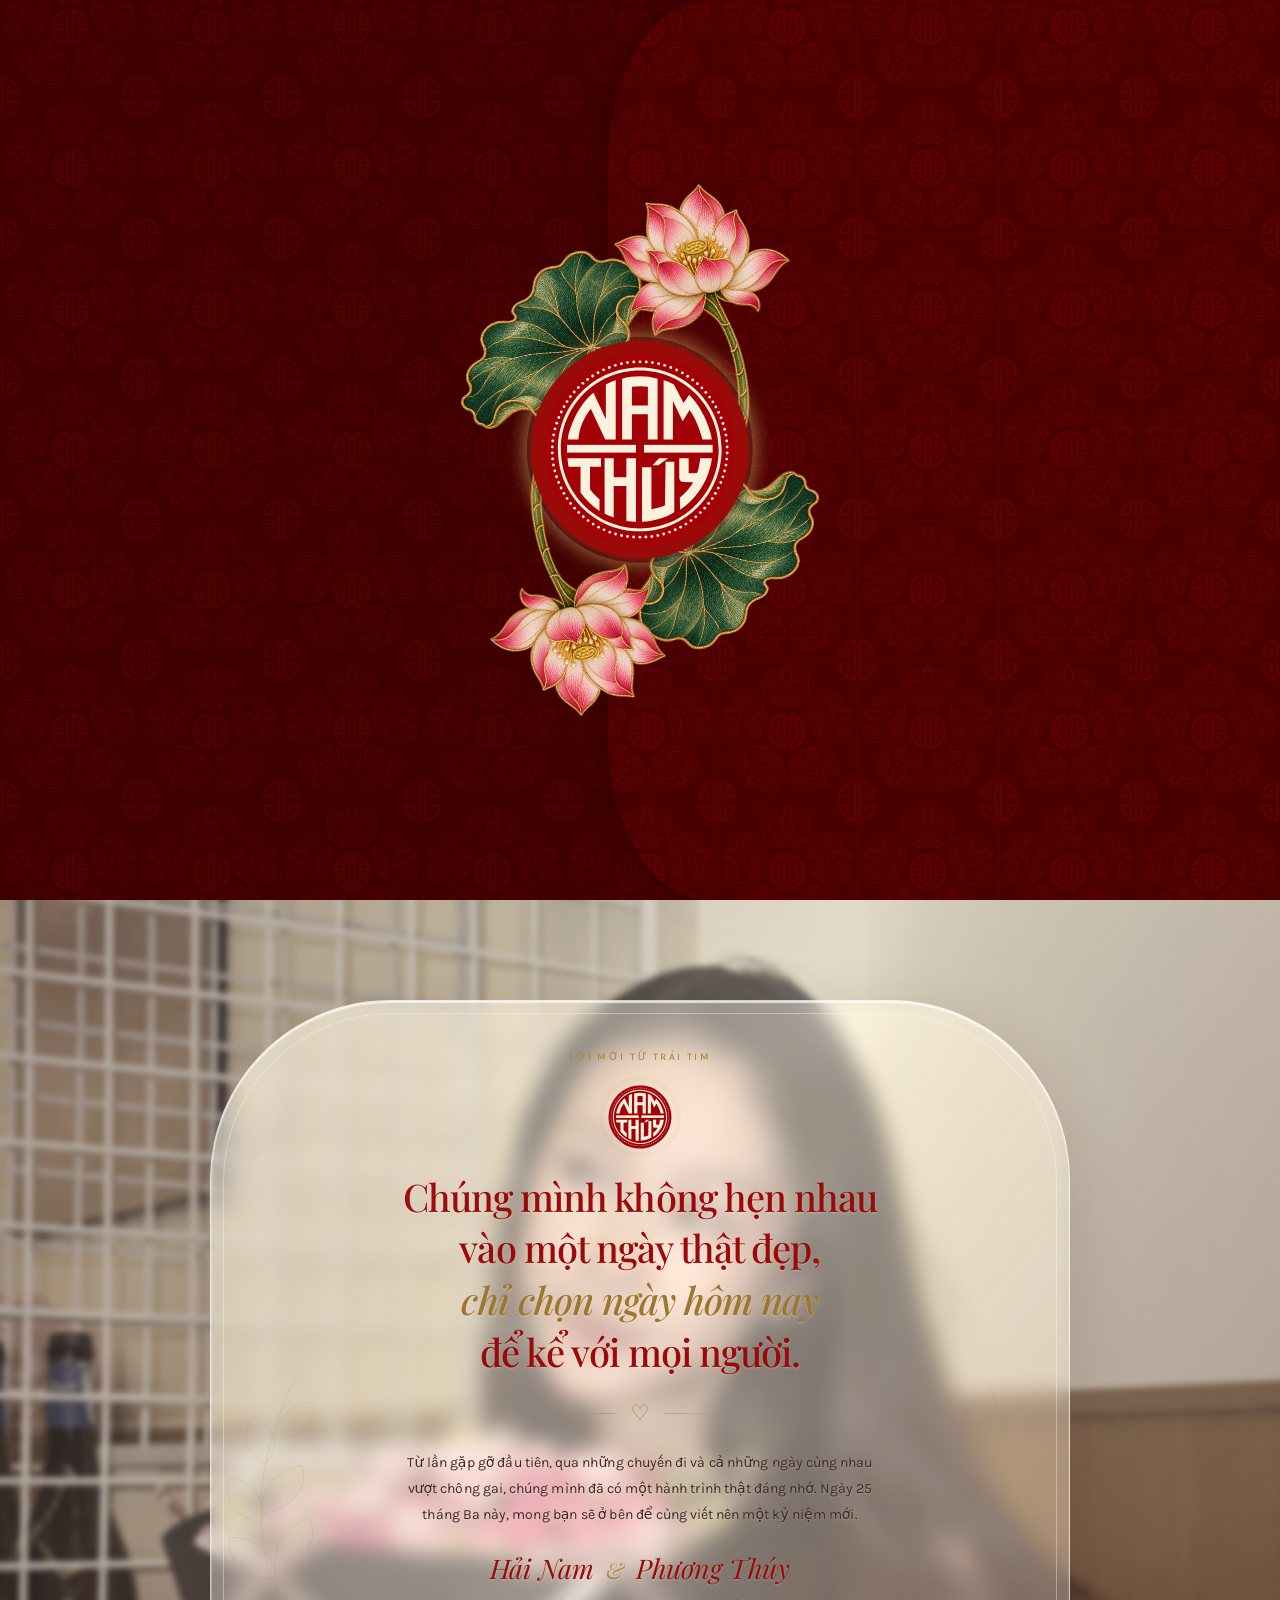
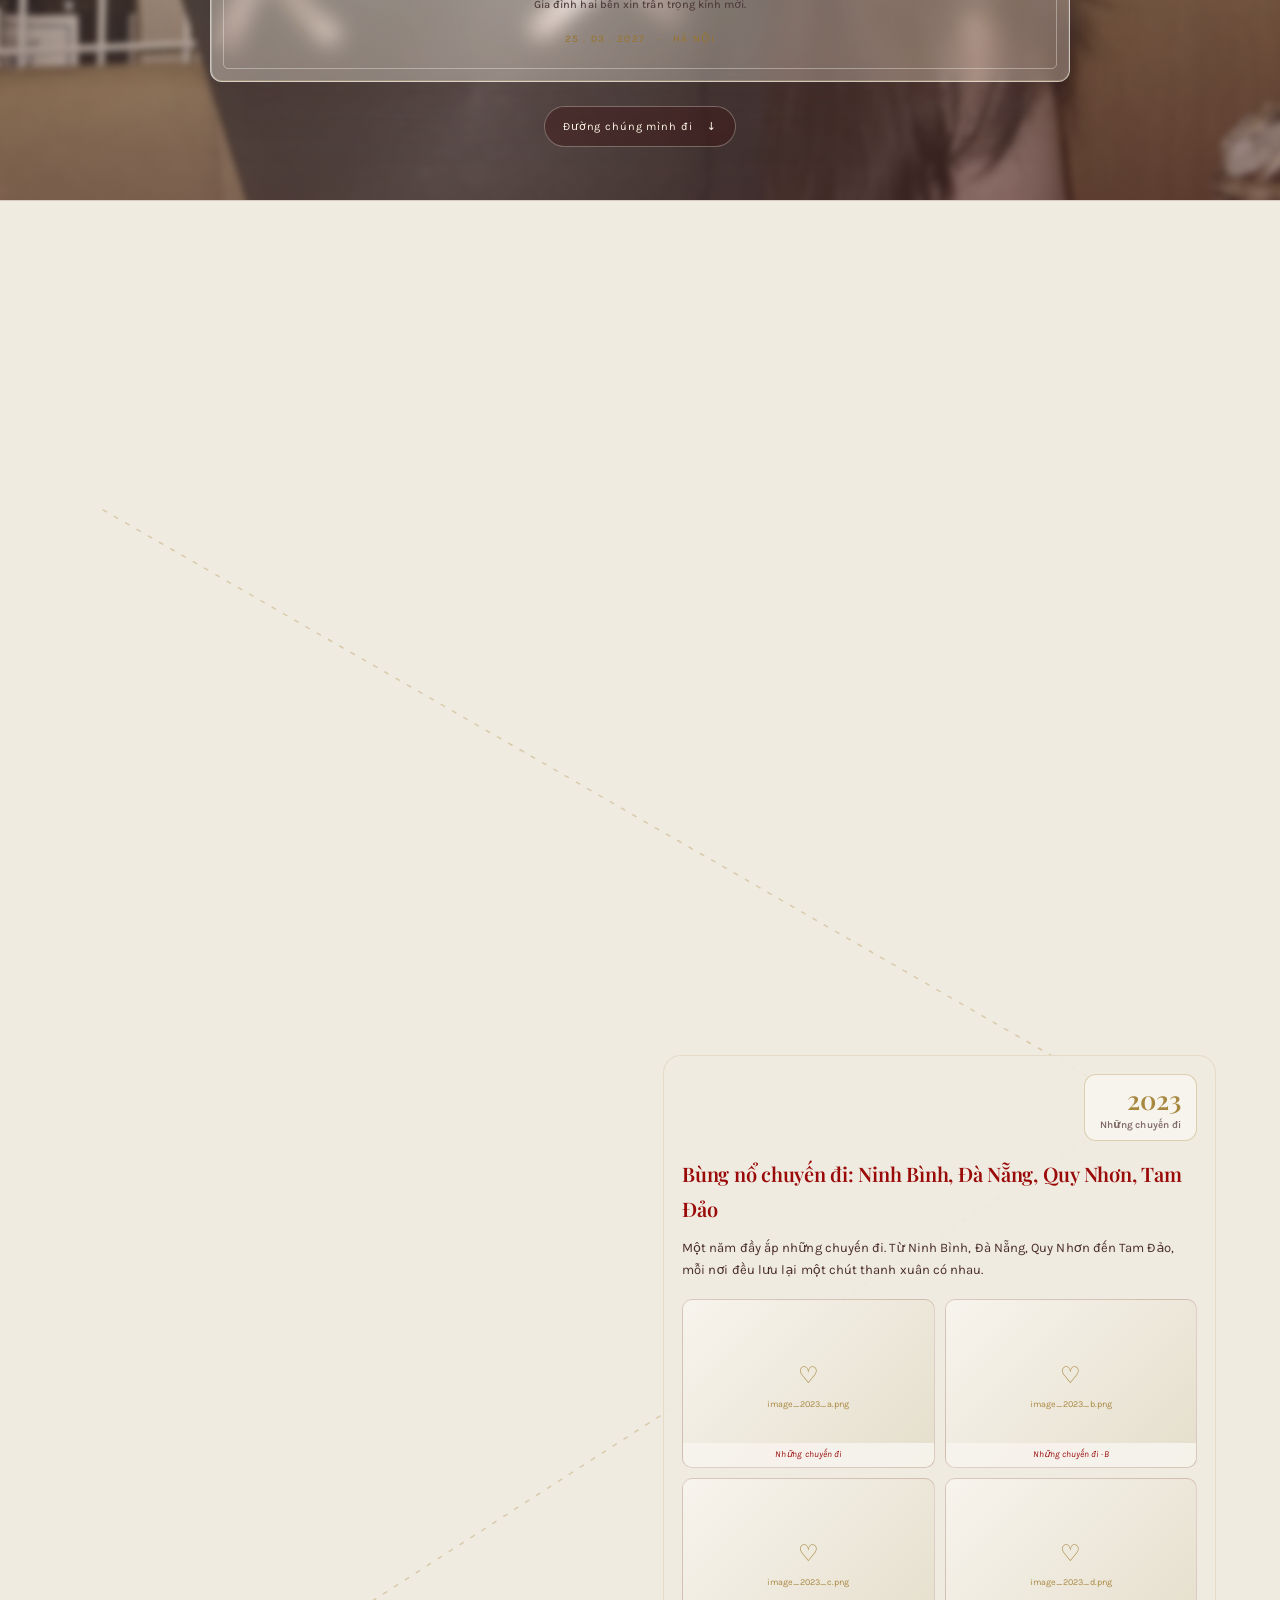
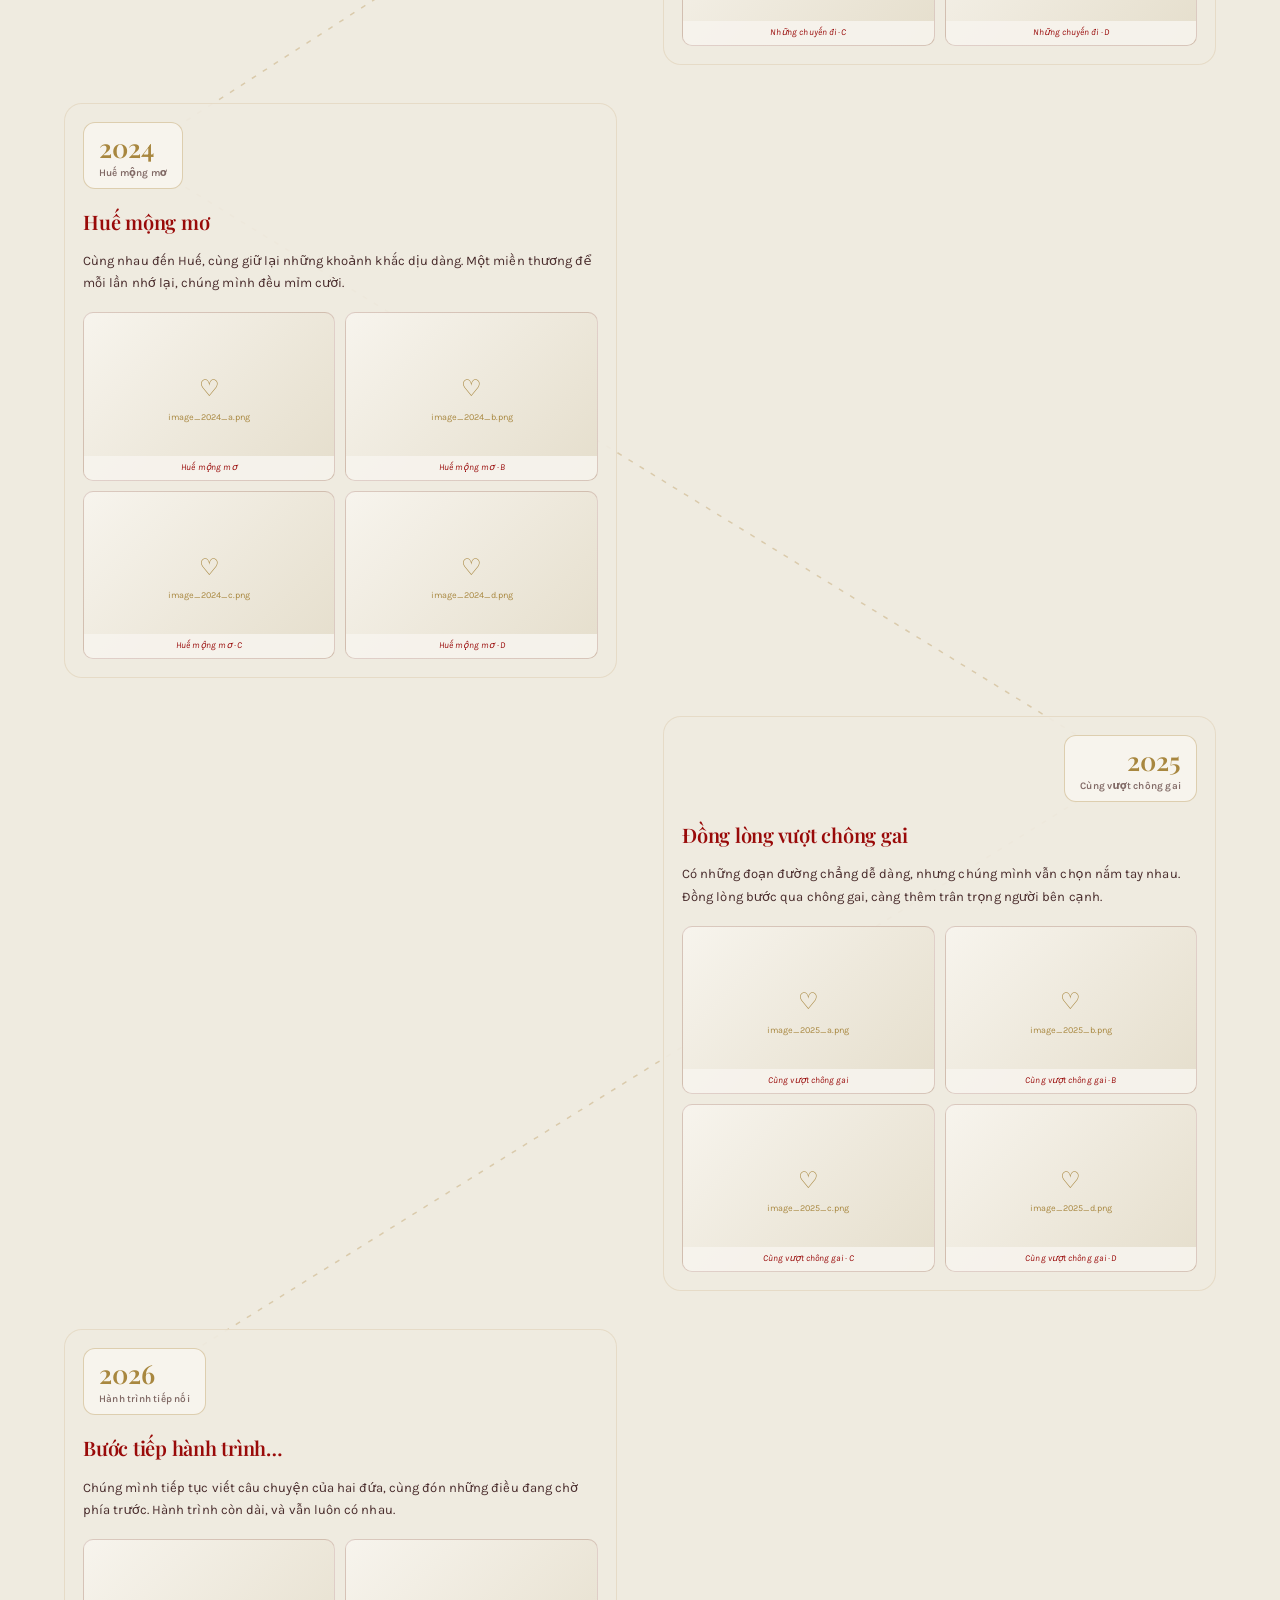
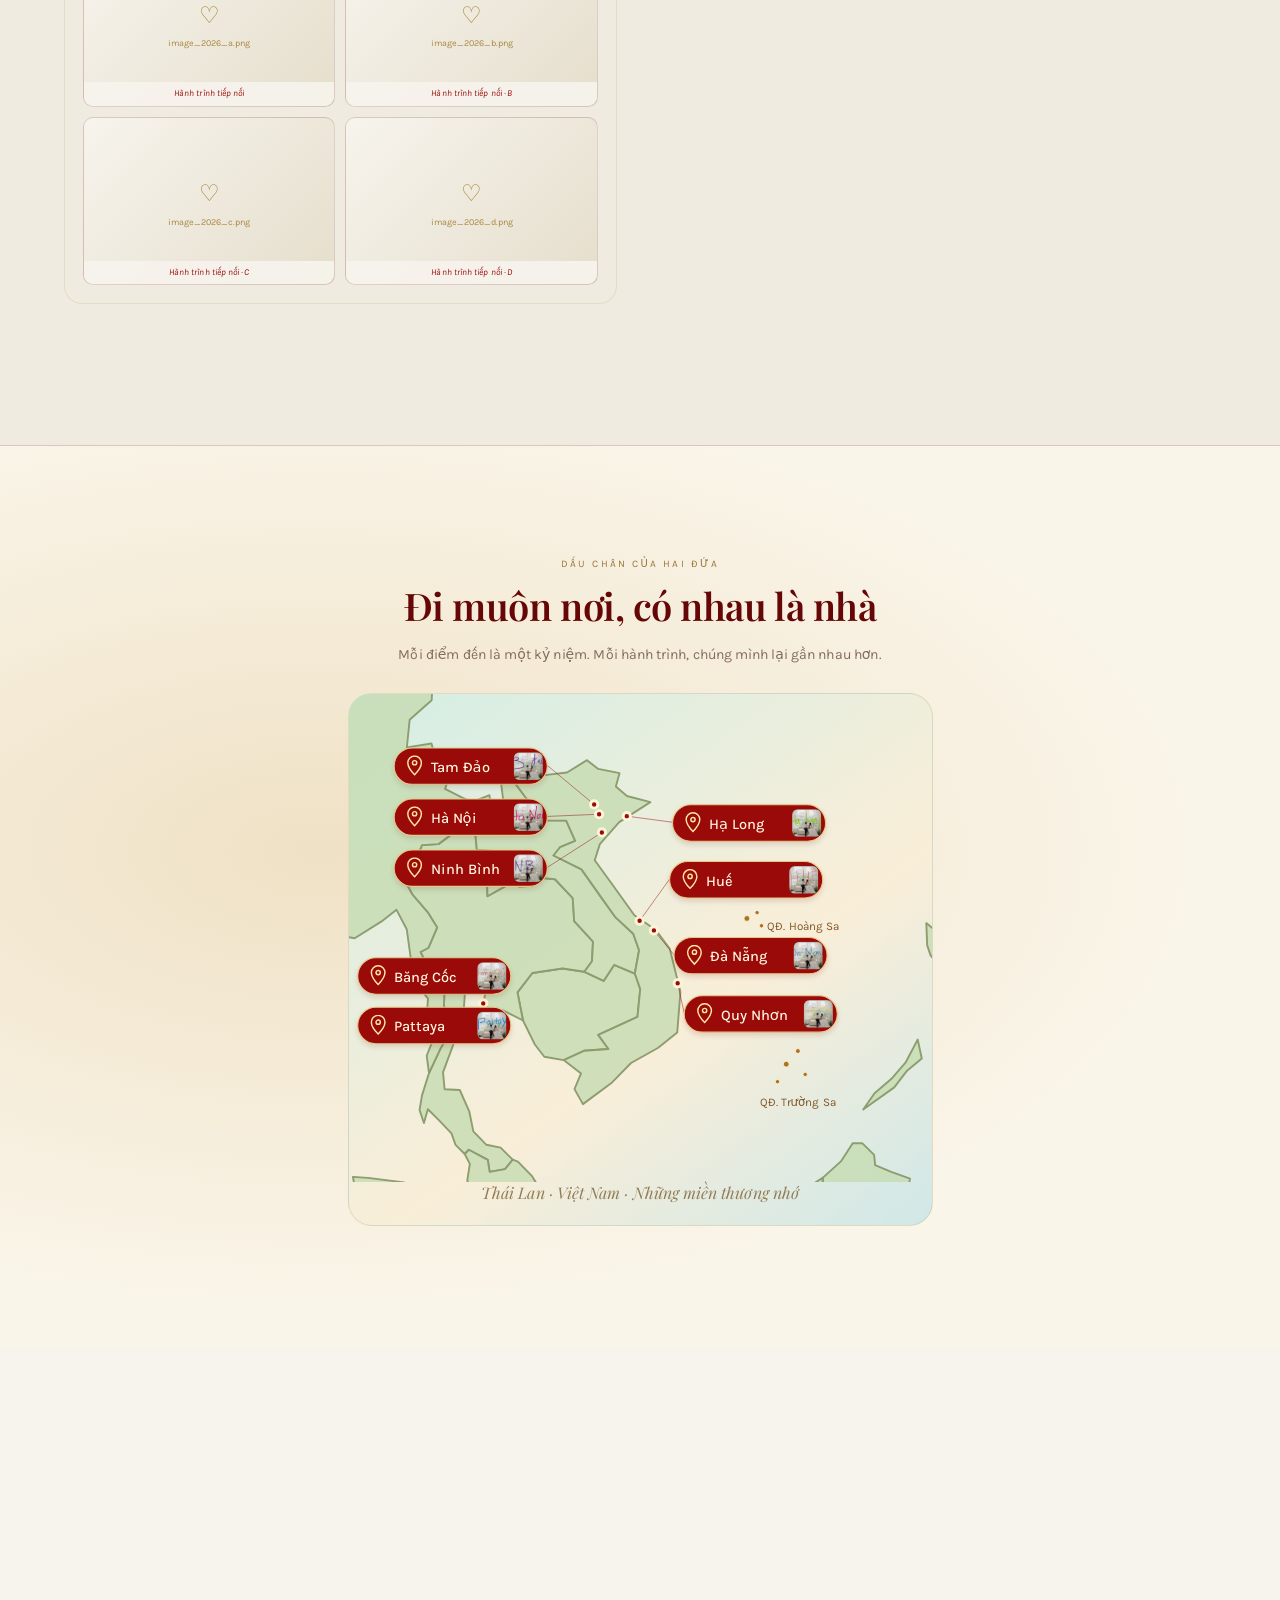
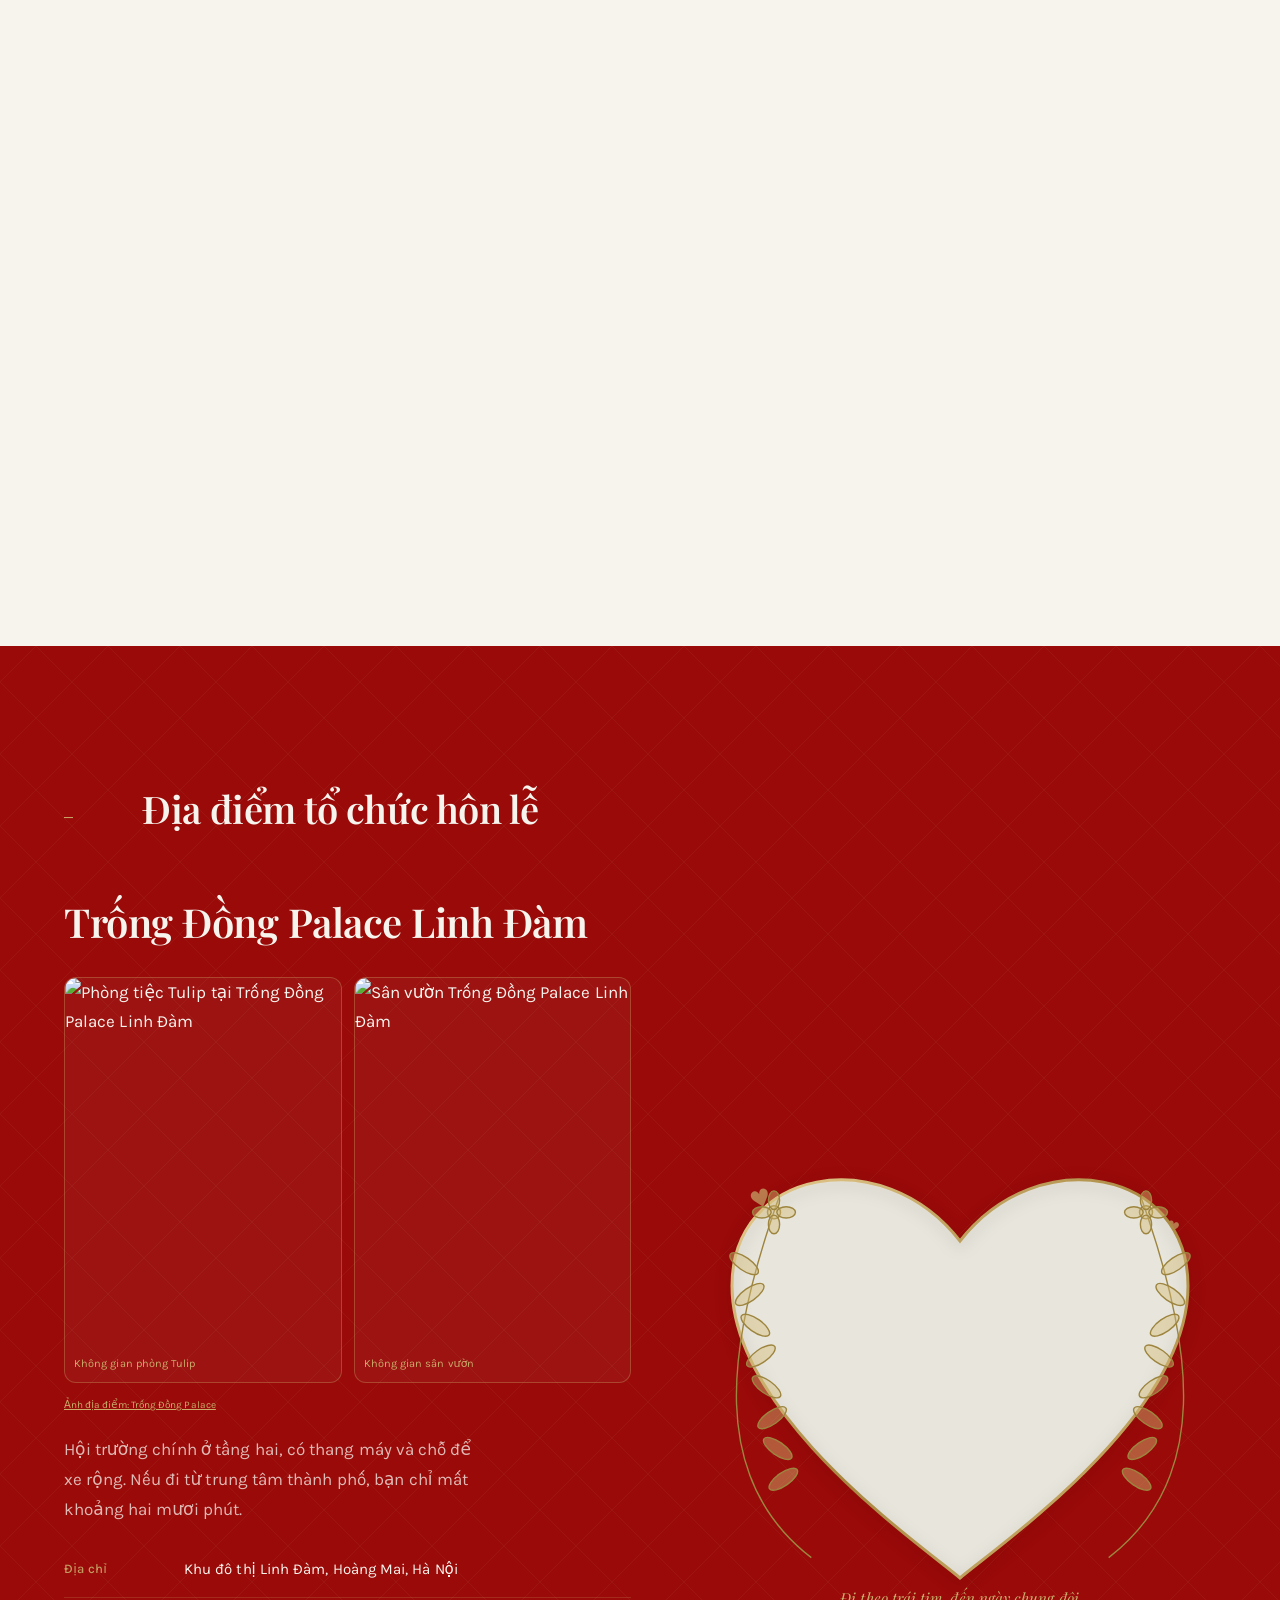
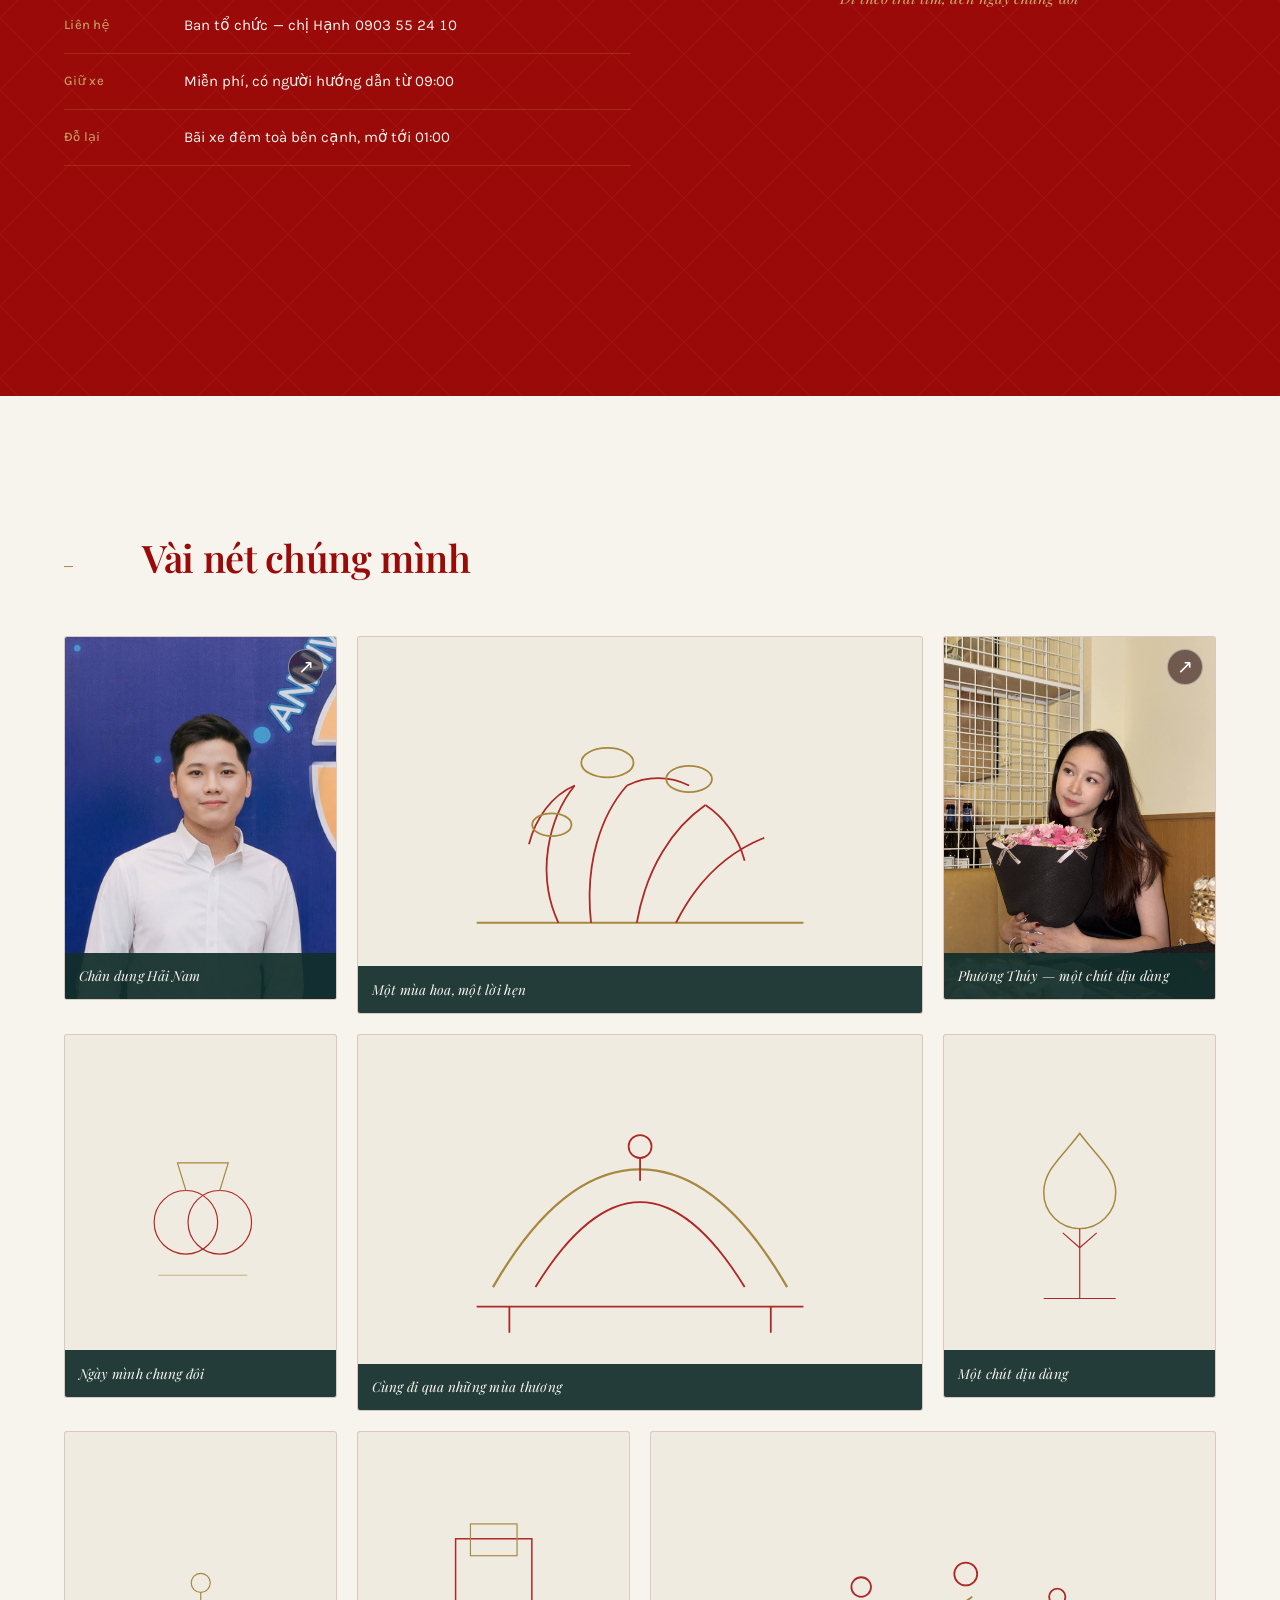
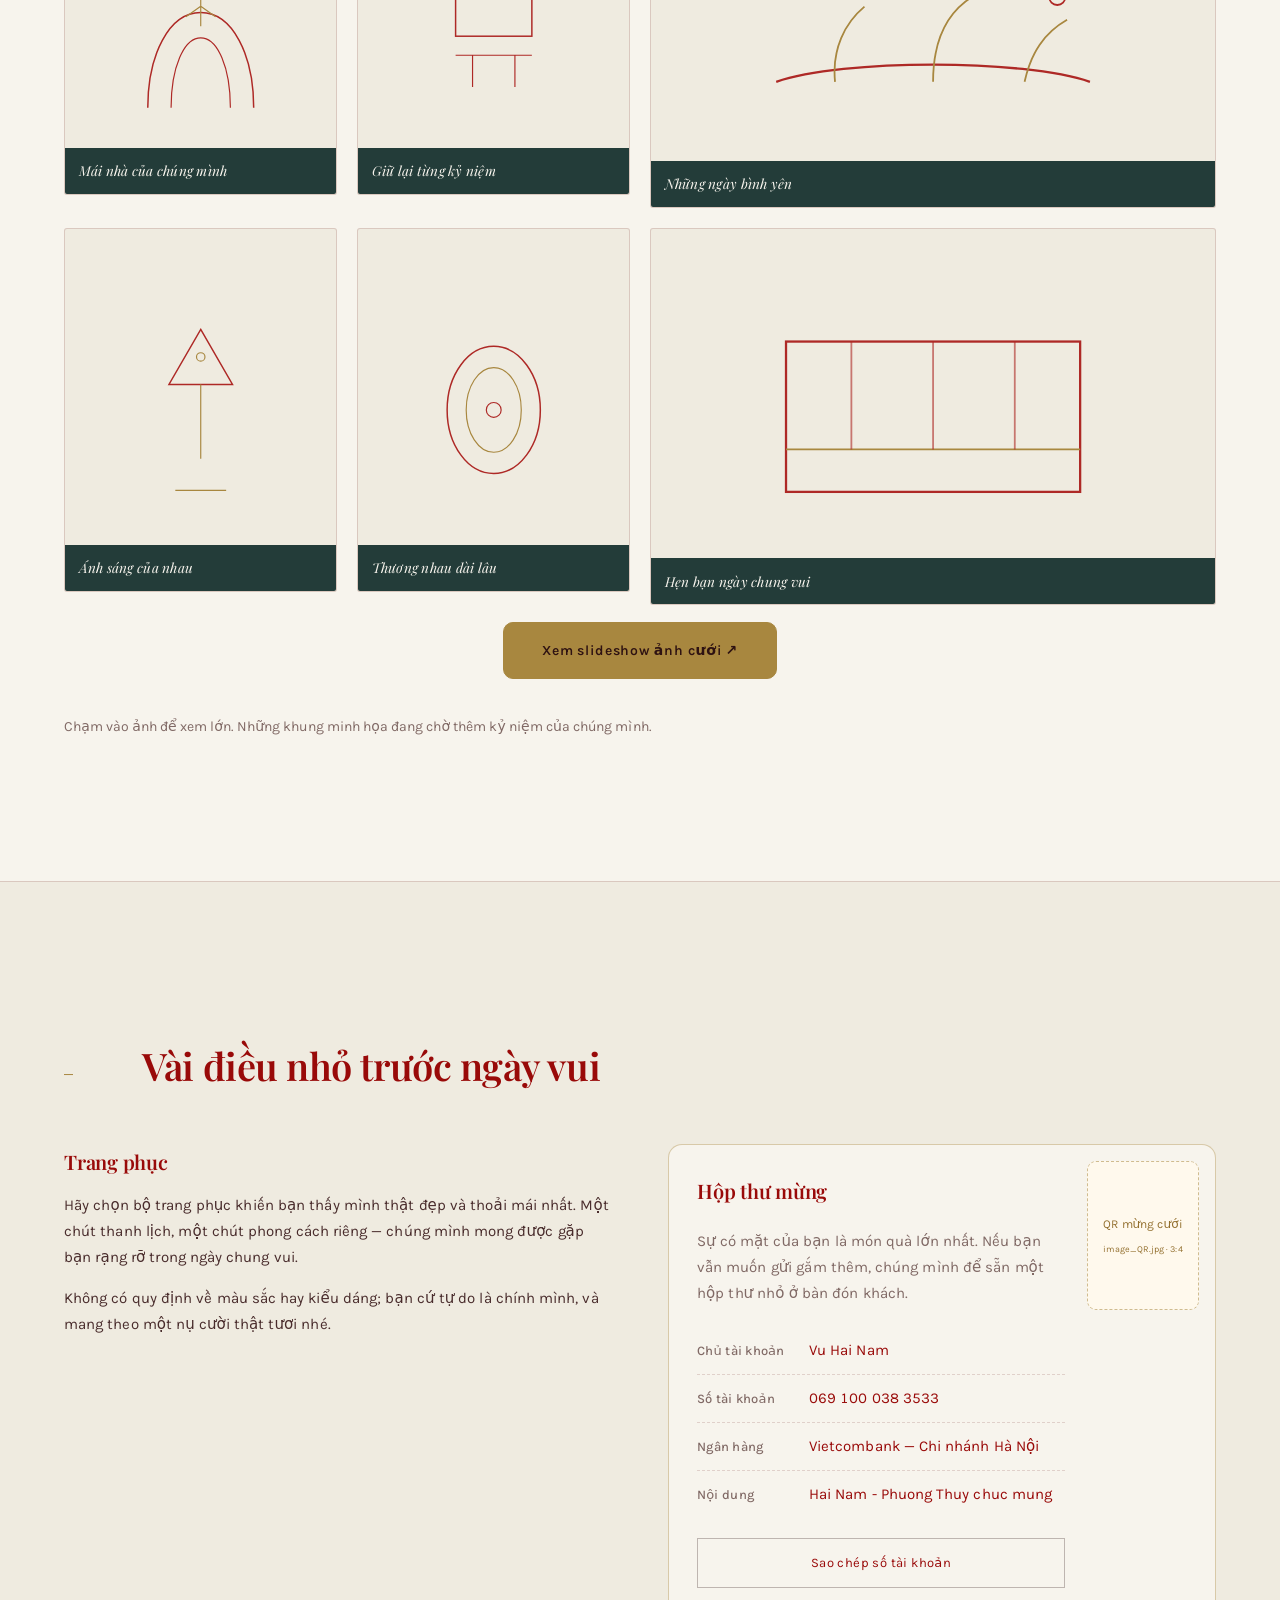
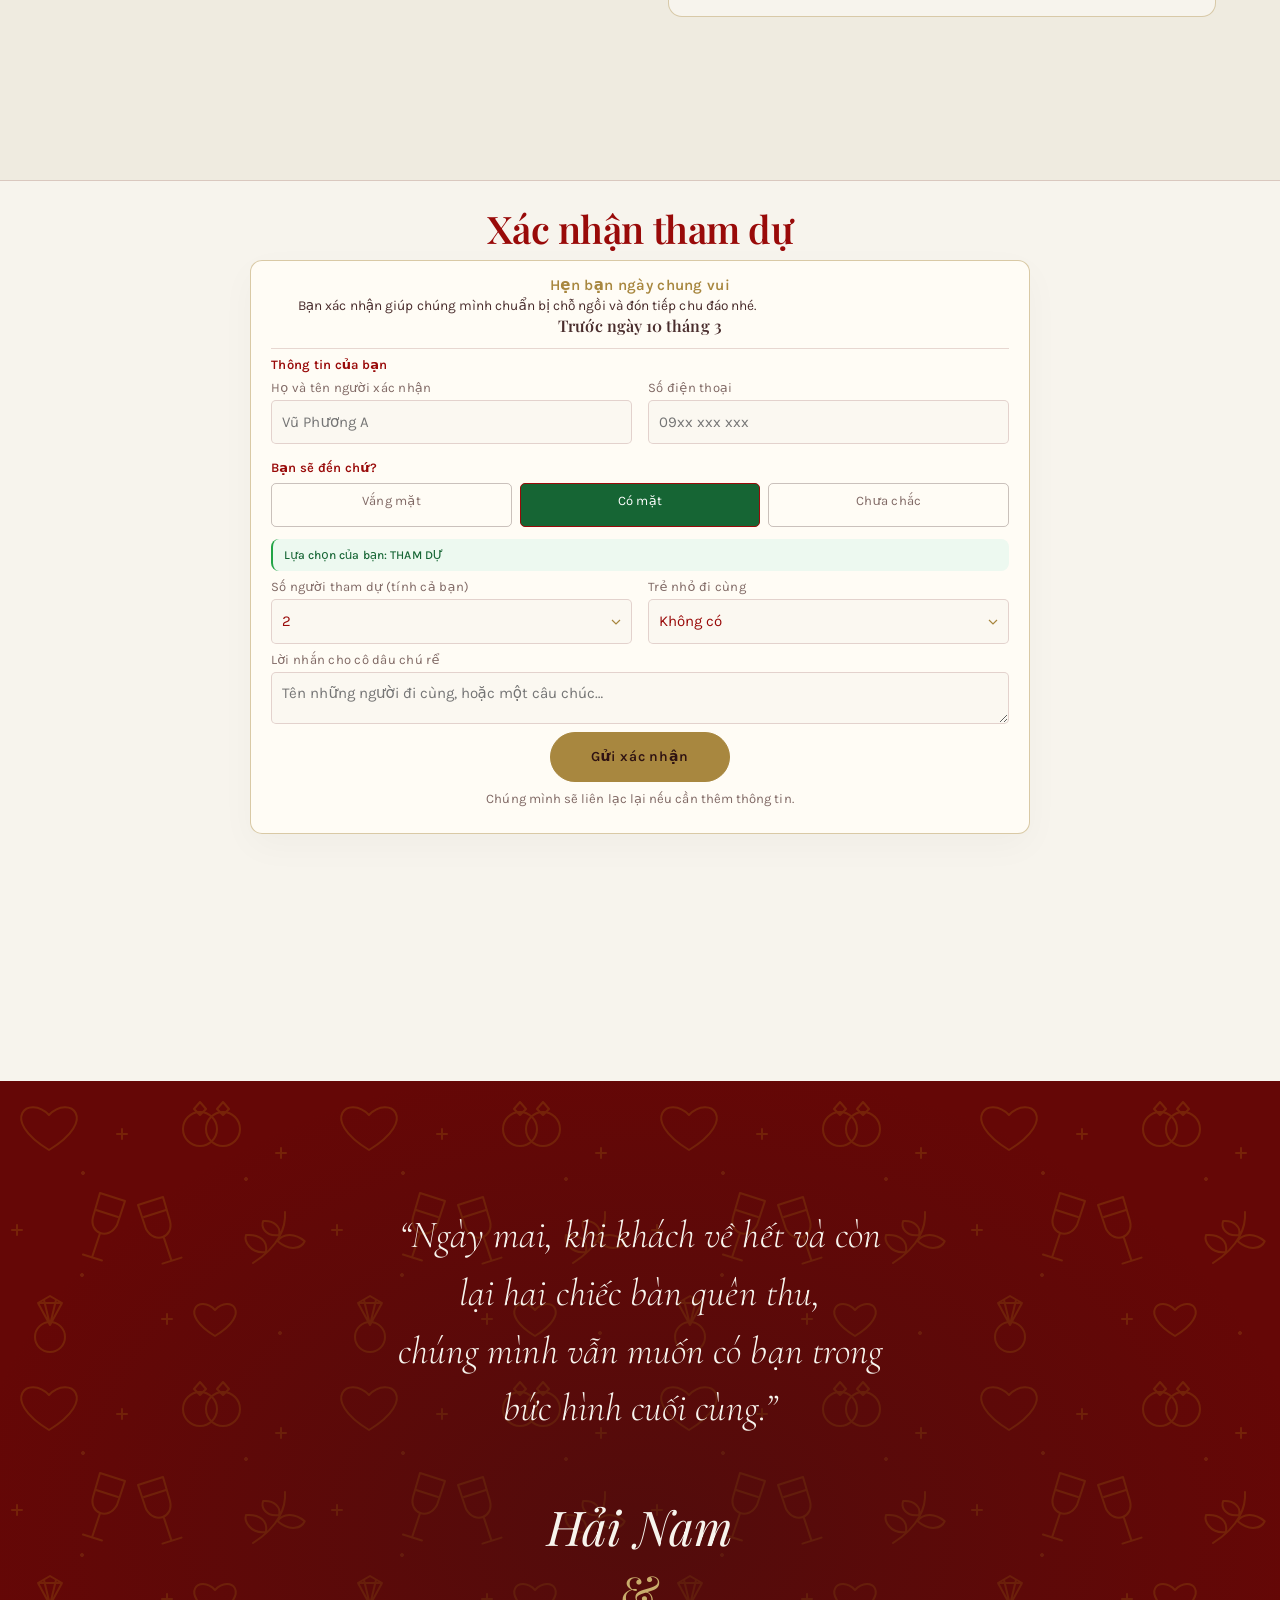
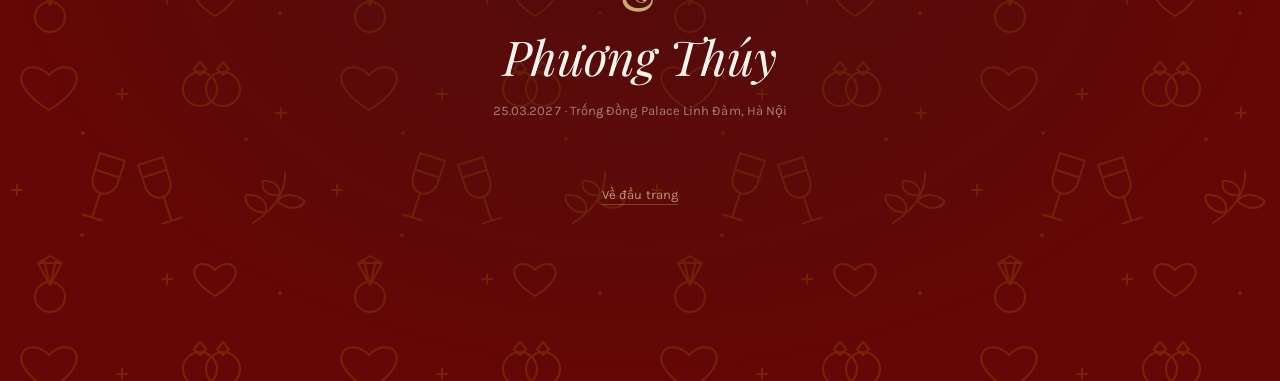
==== commit 430e74be: "Add travel photo memories and refine invitation pattern glow" ====
--- a/index.html
+++ b/index.html
@@ -17,6 +17,7 @@
 <meta name="description" content="Thiệp mời cưới của Vũ Hải Nam và Lê Phương Thúy. Thứ Năm, 25 tháng 3 năm 2027, Trống Đồng Palace Linh Đàm, Hà Nội.">
 <meta name="theme-color" content="#990a09">
 
+<link href="https://fonts.googleapis.com/css2?family=Cormorant+Garamond:ital,wght@1,300&display=swap" rel="stylesheet">
 <link rel="preconnect" href="https://fonts.googleapis.com">
 <link rel="preconnect" href="https://fonts.gstatic.com" crossorigin>
 <link href="https://fonts.googleapis.com/css2?family=Playfair+Display:ital,wght@0,500;0,600;0,700;1,500;1,600&family=Karla:ital,wght@0,400;0,500;0,600;0,700;1,400;1,500&display=swap" rel="stylesheet">
@@ -605,7 +606,7 @@
         <path d="M95 290C25 220 38 100 83 12M63 229C18 237 9 201 12 185c31 1 46 19 51 44ZM47 169C9 163 4 133 13 119c28 10 38 28 34 50ZM51 104C20 91 28 60 40 53c23 15 26 34 11 51ZM61 223c38-9 48-40 37-58-28 6-39 32-37 58ZM46 159c40-7 51-33 45-52-29 3-44 25-45 52ZM60 80c33-4 47-23 43-42-25 0-39 18-43 42Z"/>
       </svg>
       <p class="intro__eyebrow">LỜI MỜI TỪ TRÁI TIM</p>
-      <div class="intro__seal" aria-hidden="true"><span>N</span><i>&amp;</i><span>T</span></div>
+      <div class="intro__seal"><img src="picture/LOGO.svg" alt="Logo Hải Nam và Phương Thúy" width="72" height="72"></div>
       <h2 class="intro__quote" id="intro-title">Chúng mình không hẹn nhau<br class="intro__desktop-break"> vào một ngày thật đẹp,<br><em>chỉ chọn ngày hôm nay</em><br>để kể với mọi người.</h2>
       <div class="intro__divider" aria-hidden="true"><span>♡</span></div>
       <p class="intro__message">Từ lần gặp gỡ đầu tiên, qua những chuyến đi và cả những ngày cùng nhau vượt chông gai, chúng mình đã có một hành trình thật đáng nhớ. Ngày 25 tháng Ba này, mong bạn sẽ ở bên để cùng viết nên một kỷ niệm mới.</p>
@@ -646,7 +647,7 @@
 </div>
   </section>
 
-<section class="travel-map" id="nhung-noi-da-qua" aria-labelledby="travel-title"><div class="wrap"><div class="sec-head"><p class="travel-eyebrow">DẤU CHÂN CỦA HAI ĐỨA</p><h2 id="travel-title">Đi muôn nơi, có nhau là nhà</h2><p>Mỗi điểm đến là một kỷ niệm. Mỗi hành trình, chúng mình lại gần nhau hơn.</p></div><div class="travel-map__layout"><div class="travel-map__canvas"><svg viewBox="80 75 350 335" role="img" aria-label="Bản đồ Đông Nam Á với chín điểm đến của chúng mình"><image href="picture/journey-southeast-asia.svg" width="800" height="690"/><g class="travel-stop" style="--delay:0.0s"><path class="travel-leader" d="M172.1,287.3 L191,302"/><circle cx="172.1" cy="287.3" r="2.5"/><g class="travel-label" transform="translate(86 290)"><rect width="105" height="25" rx="12.5"/><svg x="7" y="5" width="14" height="15" viewBox="0 0 24 24" aria-hidden="true"><path d="M12 22s8-8 8-14a8 8 0 1 0-16 0c0 6 8 14 8 14Z"/><circle cx="12" cy="8" r="2.5"/></svg><text x="25" y="16.5">Pattaya</text></g></g><g class="travel-stop" style="--delay:0.5s"><path class="travel-leader" d="M166,273.8 L191,268"/><circle cx="166" cy="273.8" r="2.5"/><g class="travel-label" transform="translate(86 256)"><rect width="105" height="25" rx="12.5"/><svg x="7" y="5" width="14" height="15" viewBox="0 0 24 24" aria-hidden="true"><path d="M12 22s8-8 8-14a8 8 0 1 0-16 0c0 6 8 14 8 14Z"/><circle cx="12" cy="8" r="2.5"/></svg><text x="25" y="16.5">Băng Cốc</text></g></g><g class="travel-stop" style="--delay:1.0s"><path class="travel-leader" d="M248.2,150.8 L216,124"/><circle cx="248.2" cy="150.8" r="2.5"/><g class="travel-label" transform="translate(111 112)"><rect width="105" height="25" rx="12.5"/><svg x="7" y="5" width="14" height="15" viewBox="0 0 24 24" aria-hidden="true"><path d="M12 22s8-8 8-14a8 8 0 1 0-16 0c0 6 8 14 8 14Z"/><circle cx="12" cy="8" r="2.5"/></svg><text x="25" y="16.5">Tam Đảo</text></g></g><g class="travel-stop" style="--delay:1.5s"><path class="travel-leader" d="M253.5,170 L216,194"/><circle cx="253.5" cy="170" r="2.5"/><g class="travel-label" transform="translate(111 182)"><rect width="105" height="25" rx="12.5"/><svg x="7" y="5" width="14" height="15" viewBox="0 0 24 24" aria-hidden="true"><path d="M12 22s8-8 8-14a8 8 0 1 0-16 0c0 6 8 14 8 14Z"/><circle cx="12" cy="8" r="2.5"/></svg><text x="25" y="16.5">Ninh Bình</text></g></g><g class="travel-stop" style="--delay:2.0s"><path class="travel-leader" d="M289.2,237.2 L303,254"/><circle cx="289.2" cy="237.2" r="2.5"/><g class="travel-label" transform="translate(303 242)"><rect width="105" height="25" rx="12.5"/><svg x="7" y="5" width="14" height="15" viewBox="0 0 24 24" aria-hidden="true"><path d="M12 22s8-8 8-14a8 8 0 1 0-16 0c0 6 8 14 8 14Z"/><circle cx="12" cy="8" r="2.5"/></svg><text x="25" y="16.5">Đà Nẵng</text></g></g><g class="travel-stop" style="--delay:2.5s"><path class="travel-leader" d="M305.5,273.5 L310,294"/><circle cx="305.5" cy="273.5" r="2.5"/><g class="travel-label" transform="translate(310 282)"><rect width="105" height="25" rx="12.5"/><svg x="7" y="5" width="14" height="15" viewBox="0 0 24 24" aria-hidden="true"><path d="M12 22s8-8 8-14a8 8 0 1 0-16 0c0 6 8 14 8 14Z"/><circle cx="12" cy="8" r="2.5"/></svg><text x="25" y="16.5">Quy Nhơn</text></g></g><g class="travel-stop" style="--delay:3.0s"><path class="travel-leader" d="M279.4,230.6 L300,220"/><circle cx="279.4" cy="230.6" r="2.5"/><g class="travel-label" transform="translate(300 208)"><rect width="105" height="25" rx="12.5"/><svg x="7" y="5" width="14" height="15" viewBox="0 0 24 24" aria-hidden="true"><path d="M12 22s8-8 8-14a8 8 0 1 0-16 0c0 6 8 14 8 14Z"/><circle cx="12" cy="8" r="2.5"/></svg><text x="25" y="16.5">Huế</text></g></g><g class="travel-stop" style="--delay:3.5s"><path class="travel-leader" d="M270.6,158.8 L302,163"/><circle cx="270.6" cy="158.8" r="2.5"/><g class="travel-label" transform="translate(302 151)"><rect width="105" height="25" rx="12.5"/><svg x="7" y="5" width="14" height="15" viewBox="0 0 24 24" aria-hidden="true"><path d="M12 22s8-8 8-14a8 8 0 1 0-16 0c0 6 8 14 8 14Z"/><circle cx="12" cy="8" r="2.5"/></svg><text x="25" y="16.5">Hạ Long</text></g></g><g class="travel-stop" style="--delay:4.0s"><path class="travel-leader" d="M251.6,157.5 L216,159"/><circle cx="251.6" cy="157.5" r="2.5"/><g class="travel-label" transform="translate(111 147)"><rect width="105" height="25" rx="12.5"/><svg x="7" y="5" width="14" height="15" viewBox="0 0 24 24" aria-hidden="true"><path d="M12 22s8-8 8-14a8 8 0 1 0-16 0c0 6 8 14 8 14Z"/><circle cx="12" cy="8" r="2.5"/></svg><text x="25" y="16.5">Hà Nội</text></g></g></svg><span class="travel-map__caption">Thái Lan · Việt Nam · Những miền thương nhớ</span></div></div></div></section>
+<section class="travel-map" id="nhung-noi-da-qua" aria-labelledby="travel-title"><div class="wrap"><div class="sec-head"><p class="travel-eyebrow">DẤU CHÂN CỦA HAI ĐỨA</p><h2 id="travel-title">Đi muôn nơi, có nhau là nhà</h2><p>Mỗi điểm đến là một kỷ niệm. Mỗi hành trình, chúng mình lại gần nhau hơn.</p></div><div class="travel-map__layout"><div class="travel-map__canvas"><svg viewBox="80 75 400 335" role="group" aria-label="Bản đồ Đông Nam Á với chín điểm đến của chúng mình"><image href="picture/journey-southeast-asia.svg" width="800" height="690"/><g class="travel-stop" style="--delay:0.0s"><path class="travel-leader" d="M172.1,287.3 L191,302"/><circle cx="172.1" cy="287.3" r="2.5"/><g class="travel-label" role="button" tabindex="0" aria-label="Xem kỷ niệm tại Pattaya" data-memory="0" transform="translate(86 290)"><rect width="105" height="25" rx="12.5"/><svg x="7" y="5" width="14" height="15" viewBox="0 0 24 24" aria-hidden="true"><path d="M12 22s8-8 8-14a8 8 0 1 0-16 0c0 6 8 14 8 14Z"/><circle cx="12" cy="8" r="2.5"/></svg><text x="25" y="16.5">Pattaya</text><image class="travel-thumb" href="picture/travel/pattaya.jpg" x="82" y="3" width="20" height="19" preserveAspectRatio="xMidYMid slice"/></g></g><g class="travel-stop" style="--delay:0.5s"><path class="travel-leader" d="M166,273.8 L191,268"/><circle cx="166" cy="273.8" r="2.5"/><g class="travel-label" role="button" tabindex="0" aria-label="Xem kỷ niệm tại Băng Cốc" data-memory="1" transform="translate(86 256)"><rect width="105" height="25" rx="12.5"/><svg x="7" y="5" width="14" height="15" viewBox="0 0 24 24" aria-hidden="true"><path d="M12 22s8-8 8-14a8 8 0 1 0-16 0c0 6 8 14 8 14Z"/><circle cx="12" cy="8" r="2.5"/></svg><text x="25" y="16.5">Băng Cốc</text><image class="travel-thumb" href="picture/travel/bang-coc.jpg" x="82" y="3" width="20" height="19" preserveAspectRatio="xMidYMid slice"/></g></g><g class="travel-stop" style="--delay:1.0s"><path class="travel-leader" d="M248.2,150.8 L216,124"/><circle cx="248.2" cy="150.8" r="2.5"/><g class="travel-label" role="button" tabindex="0" aria-label="Xem kỷ niệm tại Tam Đảo" data-memory="2" transform="translate(111 112)"><rect width="105" height="25" rx="12.5"/><svg x="7" y="5" width="14" height="15" viewBox="0 0 24 24" aria-hidden="true"><path d="M12 22s8-8 8-14a8 8 0 1 0-16 0c0 6 8 14 8 14Z"/><circle cx="12" cy="8" r="2.5"/></svg><text x="25" y="16.5">Tam Đảo</text><image class="travel-thumb" href="picture/travel/tam-dao.jpg" x="82" y="3" width="20" height="19" preserveAspectRatio="xMidYMid slice"/></g></g><g class="travel-stop" style="--delay:1.5s"><path class="travel-leader" d="M253.5,170 L216,194"/><circle cx="253.5" cy="170" r="2.5"/><g class="travel-label" role="button" tabindex="0" aria-label="Xem kỷ niệm tại Ninh Bình" data-memory="3" transform="translate(111 182)"><rect width="105" height="25" rx="12.5"/><svg x="7" y="5" width="14" height="15" viewBox="0 0 24 24" aria-hidden="true"><path d="M12 22s8-8 8-14a8 8 0 1 0-16 0c0 6 8 14 8 14Z"/><circle cx="12" cy="8" r="2.5"/></svg><text x="25" y="16.5">Ninh Bình</text><image class="travel-thumb" href="picture/travel/ninh-binh.jpg" x="82" y="3" width="20" height="19" preserveAspectRatio="xMidYMid slice"/></g></g><g class="travel-stop" style="--delay:2.0s"><path class="travel-leader" d="M289.2,237.2 L303,254"/><circle cx="289.2" cy="237.2" r="2.5"/><g class="travel-label" role="button" tabindex="0" aria-label="Xem kỷ niệm tại Đà Nẵng" data-memory="4" transform="translate(303 242)"><rect width="105" height="25" rx="12.5"/><svg x="7" y="5" width="14" height="15" viewBox="0 0 24 24" aria-hidden="true"><path d="M12 22s8-8 8-14a8 8 0 1 0-16 0c0 6 8 14 8 14Z"/><circle cx="12" cy="8" r="2.5"/></svg><text x="25" y="16.5">Đà Nẵng</text><image class="travel-thumb" href="picture/travel/da-nang.jpg" x="82" y="3" width="20" height="19" preserveAspectRatio="xMidYMid slice"/></g></g><g class="travel-stop" style="--delay:2.5s"><path class="travel-leader" d="M305.5,273.5 L310,294"/><circle cx="305.5" cy="273.5" r="2.5"/><g class="travel-label" role="button" tabindex="0" aria-label="Xem kỷ niệm tại Quy Nhơn" data-memory="5" transform="translate(310 282)"><rect width="105" height="25" rx="12.5"/><svg x="7" y="5" width="14" height="15" viewBox="0 0 24 24" aria-hidden="true"><path d="M12 22s8-8 8-14a8 8 0 1 0-16 0c0 6 8 14 8 14Z"/><circle cx="12" cy="8" r="2.5"/></svg><text x="25" y="16.5">Quy Nhơn</text><image class="travel-thumb" href="picture/travel/quy-nhon.jpg" x="82" y="3" width="20" height="19" preserveAspectRatio="xMidYMid slice"/></g></g><g class="travel-stop" style="--delay:3.0s"><path class="travel-leader" d="M279.4,230.6 L300,202"/><circle cx="279.4" cy="230.6" r="2.5"/><g class="travel-label" role="button" tabindex="0" aria-label="Xem kỷ niệm tại Huế" data-memory="6" transform="translate(300 190)"><rect width="105" height="25" rx="12.5"/><svg x="7" y="5" width="14" height="15" viewBox="0 0 24 24" aria-hidden="true"><path d="M12 22s8-8 8-14a8 8 0 1 0-16 0c0 6 8 14 8 14Z"/><circle cx="12" cy="8" r="2.5"/></svg><text x="25" y="16.5">Huế</text><image class="travel-thumb" href="picture/travel/hue.jpg" x="82" y="3" width="20" height="19" preserveAspectRatio="xMidYMid slice"/></g></g><g class="travel-stop" style="--delay:3.5s"><path class="travel-leader" d="M270.6,158.8 L302,163"/><circle cx="270.6" cy="158.8" r="2.5"/><g class="travel-label" role="button" tabindex="0" aria-label="Xem kỷ niệm tại Hạ Long" data-memory="7" transform="translate(302 151)"><rect width="105" height="25" rx="12.5"/><svg x="7" y="5" width="14" height="15" viewBox="0 0 24 24" aria-hidden="true"><path d="M12 22s8-8 8-14a8 8 0 1 0-16 0c0 6 8 14 8 14Z"/><circle cx="12" cy="8" r="2.5"/></svg><text x="25" y="16.5">Hạ Long</text><image class="travel-thumb" href="picture/travel/ha-long.jpg" x="82" y="3" width="20" height="19" preserveAspectRatio="xMidYMid slice"/></g></g><g class="travel-stop" style="--delay:4.0s"><path class="travel-leader" d="M251.6,157.5 L216,159"/><circle cx="251.6" cy="157.5" r="2.5"/><g class="travel-label" role="button" tabindex="0" aria-label="Xem kỷ niệm tại Hà Nội" data-memory="8" transform="translate(111 147)"><rect width="105" height="25" rx="12.5"/><svg x="7" y="5" width="14" height="15" viewBox="0 0 24 24" aria-hidden="true"><path d="M12 22s8-8 8-14a8 8 0 1 0-16 0c0 6 8 14 8 14Z"/><circle cx="12" cy="8" r="2.5"/></svg><text x="25" y="16.5">Hà Nội</text><image class="travel-thumb" href="picture/travel/ha-noi.jpg" x="82" y="3" width="20" height="19" preserveAspectRatio="xMidYMid slice"/></g></g><g class="travel-islands" aria-label="Quần đảo Hoàng Sa và quần đảo Trường Sa, vị trí minh họa"><g transform="translate(353 229)"><circle r="2"/><circle cx="7" cy="-4" r="1.5"/><circle cx="10" cy="5" r="1.5"/><text x="14" y="8">QĐ. Hoàng Sa</text></g><g transform="translate(380 329)"><circle r="2"/><circle cx="8" cy="-9" r="1.7"/><circle cx="-6" cy="12" r="1.5"/><circle cx="13" cy="7" r="1.5"/><text x="-18" y="29">QĐ. Trường Sa</text></g></g></svg><span class="travel-map__caption">Thái Lan · Việt Nam · Những miền thương nhớ</span></div></div></div></section>
   <!-- ================= CHƯƠNG TRÌNH ================= -->
   <section class="program" id="chuong-trinh" aria-labelledby="prog-h">
     <div class="wrap">
@@ -710,7 +711,7 @@
           </div>
         </div>
 
-        <div class="map map--heart">
+        <div class="map map--heart"><svg class="venue-vine venue-vine--left" viewBox="0 0 150 430" aria-hidden="true"><path d="M130 415C20 330 38 190 95 30"/><ellipse cx="58" cy="100" rx="18" ry="7" transform="rotate(35 58 100)"/><ellipse cx="64" cy="133" rx="18" ry="7" transform="rotate(-35 64 133)"/><ellipse cx="70" cy="166" rx="18" ry="7" transform="rotate(35 70 166)"/><ellipse cx="76" cy="199" rx="18" ry="7" transform="rotate(-35 76 199)"/><ellipse cx="82" cy="232" rx="18" ry="7" transform="rotate(35 82 232)"/><ellipse cx="88" cy="265" rx="18" ry="7" transform="rotate(-35 88 265)"/><ellipse cx="94" cy="298" rx="18" ry="7" transform="rotate(35 94 298)"/><ellipse cx="100" cy="331" rx="18" ry="7" transform="rotate(-35 100 331)"/><g transform="translate(90 45)"><circle r="7"/><ellipse cy="-13" rx="6" ry="10"/><ellipse cy="13" rx="6" ry="10"/><ellipse cx="13" rx="10" ry="6"/><ellipse cx="-13" rx="10" ry="6"/></g></svg><svg class="venue-vine venue-vine--right" viewBox="0 0 150 430" aria-hidden="true"><path d="M130 415C20 330 38 190 95 30"/><ellipse cx="58" cy="100" rx="18" ry="7" transform="rotate(35 58 100)"/><ellipse cx="64" cy="133" rx="18" ry="7" transform="rotate(-35 64 133)"/><ellipse cx="70" cy="166" rx="18" ry="7" transform="rotate(35 70 166)"/><ellipse cx="76" cy="199" rx="18" ry="7" transform="rotate(-35 76 199)"/><ellipse cx="82" cy="232" rx="18" ry="7" transform="rotate(35 82 232)"/><ellipse cx="88" cy="265" rx="18" ry="7" transform="rotate(-35 88 265)"/><ellipse cx="94" cy="298" rx="18" ry="7" transform="rotate(35 94 298)"/><ellipse cx="100" cy="331" rx="18" ry="7" transform="rotate(-35 100 331)"/><g transform="translate(90 45)"><circle r="7"/><ellipse cy="-13" rx="6" ry="10"/><ellipse cy="13" rx="6" ry="10"/><ellipse cx="13" rx="10" ry="6"/><ellipse cx="-13" rx="10" ry="6"/></g></svg>
           <svg class="map__heart-frame" viewBox="0 0 500 460" aria-hidden="true" focusable="false">
             <defs>
               <linearGradient id="heart-brass" x1="0" y1="0" x2="1" y2="1"><stop stop-color="#e7cd92"/><stop offset=".5" stop-color="#a8873f"/><stop offset="1" stop-color="#d5b879"/></linearGradient>
@@ -905,7 +906,7 @@
         <div class="rsvp__aside" id="rsvpAside">
           <p class="kicker">Hẹn bạn ngày chung vui</p>
           <p>Bạn xác nhận giúp chúng mình chuẩn bị chỗ ngồi và đón tiếp chu đáo nhé.</p>
-          <p class="deadline">Trước ngày 10 tháng 3<small>Gửi chúng mình lời hồi đáp</small></p>
+          <p class="deadline">Trước ngày 10 tháng 3</p>
         </div>
 
         <div>
@@ -916,7 +917,7 @@
               <div class="grid2">
               <div class="field">
                 <label for="r-name">Họ và tên người xác nhận</label>
-                <input id="r-name" name="name" type="text" autocomplete="name" required placeholder="Lê Phương Thúy">
+                <input id="r-name" name="name" type="text" autocomplete="name" required placeholder="Vũ Phương A">
               </div>
 
                 <div class="field">
@@ -1309,7 +1310,8 @@
   reduced.addEventListener('change',function(){cancelAnimationFrame(frame);moving=false;root.style.scrollSnapType='';root.style.scrollBehavior='';});
 })();
 </script>
-<link rel="stylesheet" href="wedding-enhancements.css?v=20260920-maplabels">
-<script src="wedding-enhancements.js?v=20260920-maplabels"></script>
+<link rel="stylesheet" href="wedding-enhancements.css?v=20260920-patternhover">
+<script src="travel-memories.js?v=20260920"></script>
+<script src="wedding-enhancements.js?v=20260920-patternhover"></script>
 </body>
 </html>
--- a/wedding-enhancements.css
+++ b/wedding-enhancements.css
@@ -485,3 +485,38 @@
 .travel-label svg path,.travel-label svg circle{fill:none;stroke:#ffe4a4;stroke-width:1.7;opacity:1}
 .travel-stop .travel-leader{stroke:#990a09;stroke-width:.65;opacity:.5}
 @media(min-width:701px){.travel-map__canvas{max-width:min(640px,65svh)}}
+
+/* Photo memories, botanical framing and compact RSVP. */
+.intro__seal{width:72px;height:72px;padding:0;border:0}.intro__seal img{width:100%;height:100%;border-radius:50%}
+.travel-map__canvas{background:linear-gradient(145deg,#d4eee5,#f9eed8 60%,#d0e8e8)}
+.travel-label{cursor:pointer;outline:none}.travel-label:hover rect,.travel-label:focus-visible rect{fill:#bf3020;stroke:#fff1b4;stroke-width:2}
+.travel-thumb{clip-path:inset(0 round 4px);pointer-events:none}
+.travel-label text{font-size:10px}.travel-islands{fill:#ab7228;stroke:#fff5d7;stroke-width:.6}.travel-islands text{font:8px var(--body);stroke:none;fill:#805626}
+.memory-dialog{width:min(640px,calc(100vw - 32px));padding:0;border:1px solid #e8cd98;border-radius:24px;background:#fff8ed;color:#760d0b;max-height:88dvh;overflow:auto;box-shadow:0 24px 90px #30090966}
+.memory-dialog::backdrop{background:#28060799;backdrop-filter:blur(5px)}
+.memory-photo{display:block;width:100%;max-height:55dvh;aspect-ratio:3/2;object-fit:cover}
+.memory-copy{padding:24px 28px;text-align:center}.memory-copy h2{font:500 30px var(--display)}.memory-note{font:italic 18px/1.6 var(--display);margin:12px 0 0}.memory-sample{font-size:10px;color:#8e7767;margin:0 0 8px}
+.memory-close{position:absolute;right:12px;top:12px;width:42px;height:42px;border:1px solid #dfc99e;border-radius:50%;background:#fff9efee;color:#990a09;font-size:28px;cursor:pointer}
+body:has(.memory-dialog[open]){overflow:hidden}
+.venue .btn{border-radius:999px}
+.venue-vine{position:absolute;left:-5%;top:0;width:28%;height:100%;z-index:3;pointer-events:none;fill:#d4bb7770;stroke:#9d853f;stroke-width:1.5}.venue-vine--right{left:auto;right:-5%;transform:scaleX(-1)}
+#main > #xac-nhan{min-height:100svh;justify-content:flex-start;padding:26px 0 110px}
+#xac-nhan .sec-head{display:block;text-align:center;margin:0 0 16px}#xac-nhan .sec-head::before,#xac-nhan .sec-head::after{display:none}
+#xac-nhan .rsvp__box{padding:18px 24px;gap:12px}#xac-nhan .rsvp__aside{padding-bottom:10px}#xac-nhan .fieldset{margin:0 0 8px}#xac-nhan .field{margin-bottom:8px}#xac-nhan .legend{padding-bottom:6px}#xac-nhan .field textarea{min-height:52px;height:52px}
+.rsvp .rsvp__foot{justify-content:center;text-align:center;gap:6px}.rsvp__foot .rsvp__hint{flex-basis:100%}.rsvp .rsvp__foot .btn{border-radius:999px;min-width:180px}
+.foot__thanks{font-family:'Cormorant Garamond',var(--display);font-weight:300;font-size:clamp(25px,3vw,40px);line-height:1.5}.foot__thanks em{font-weight:300}
+.curtain__half{background-color:#7a0808;background-blend-mode:multiply}
+.curtain-pattern-glow{position:absolute;inset:0;border-radius:inherit;pointer-events:none;background-image:url("picture/pattern-highlight.svg");background-color:transparent;background-size:inherit;background-position:inherit;background-repeat:repeat;filter:drop-shadow(0 0 3px #f5d78e66);opacity:0;mask-image:radial-gradient(circle 180px at var(--light-x,50%) var(--light-y,50%),#000,transparent);-webkit-mask-image:radial-gradient(circle 180px at var(--light-x,50%) var(--light-y,50%),#000,transparent);transition:opacity .3s}
+@media(hover:hover){.curtain__half:hover > .curtain-pattern-glow{opacity:1}}
+@media(max-width:540px){#main > #xac-nhan{padding:18px 0 100px}#xac-nhan .rsvp__box{padding:14px}#xac-nhan .sec-head h2{font-size:27px}#xac-nhan .rsvp__aside p{font-size:12px}#xac-nhan .rsvp__aside .deadline{font-size:15px;margin-top:0}.memory-copy{padding:20px}.venue-vine{width:25%}}
+
+#xac-nhan .rsvp__aside{display:block;line-height:1.35}#xac-nhan .rsvp__aside p{line-height:1.4;margin:0!important}#xac-nhan .rsvp__aside .deadline{font-size:16px}#xac-nhan .sec-head{margin-bottom:10px}#xac-nhan .rsvp__box{gap:8px;padding:14px 20px}#xac-nhan .field label{line-height:1.25}#xac-nhan .legend{line-height:1.3}#xac-nhan .rsvp__foot{margin-top:4px}
+
+@media(min-width:701px) and (max-height:800px){#main > #xac-nhan{padding-top:12px}#xac-nhan .sec-head h2{font-size:32px}#xac-nhan .field{margin-bottom:5px}#xac-nhan .rsvp__box{padding:12px 20px}#xac-nhan .rsvp__hint{font-size:11px;line-height:1.3}}
+
+.map.map--heart .venue-vine{width:28%;height:100%;left:-4%;right:auto;top:0}.map.map--heart .venue-vine--right{left:auto;right:-4%}.venue-vine > path{fill:none}
+
+.travel-label{transform-box:fill-box;transform-origin:center;scale:1;transition:scale .22s ease,filter .22s ease}
+@media(hover:hover){.travel-label:hover{scale:1.06;filter:drop-shadow(0 0 4px #ffd47dbb)}}
+.travel-label:focus-visible{scale:1.06;filter:drop-shadow(0 0 4px #ffd47dbb)}
+@media(prefers-reduced-motion:reduce){.travel-label{transition:none}}
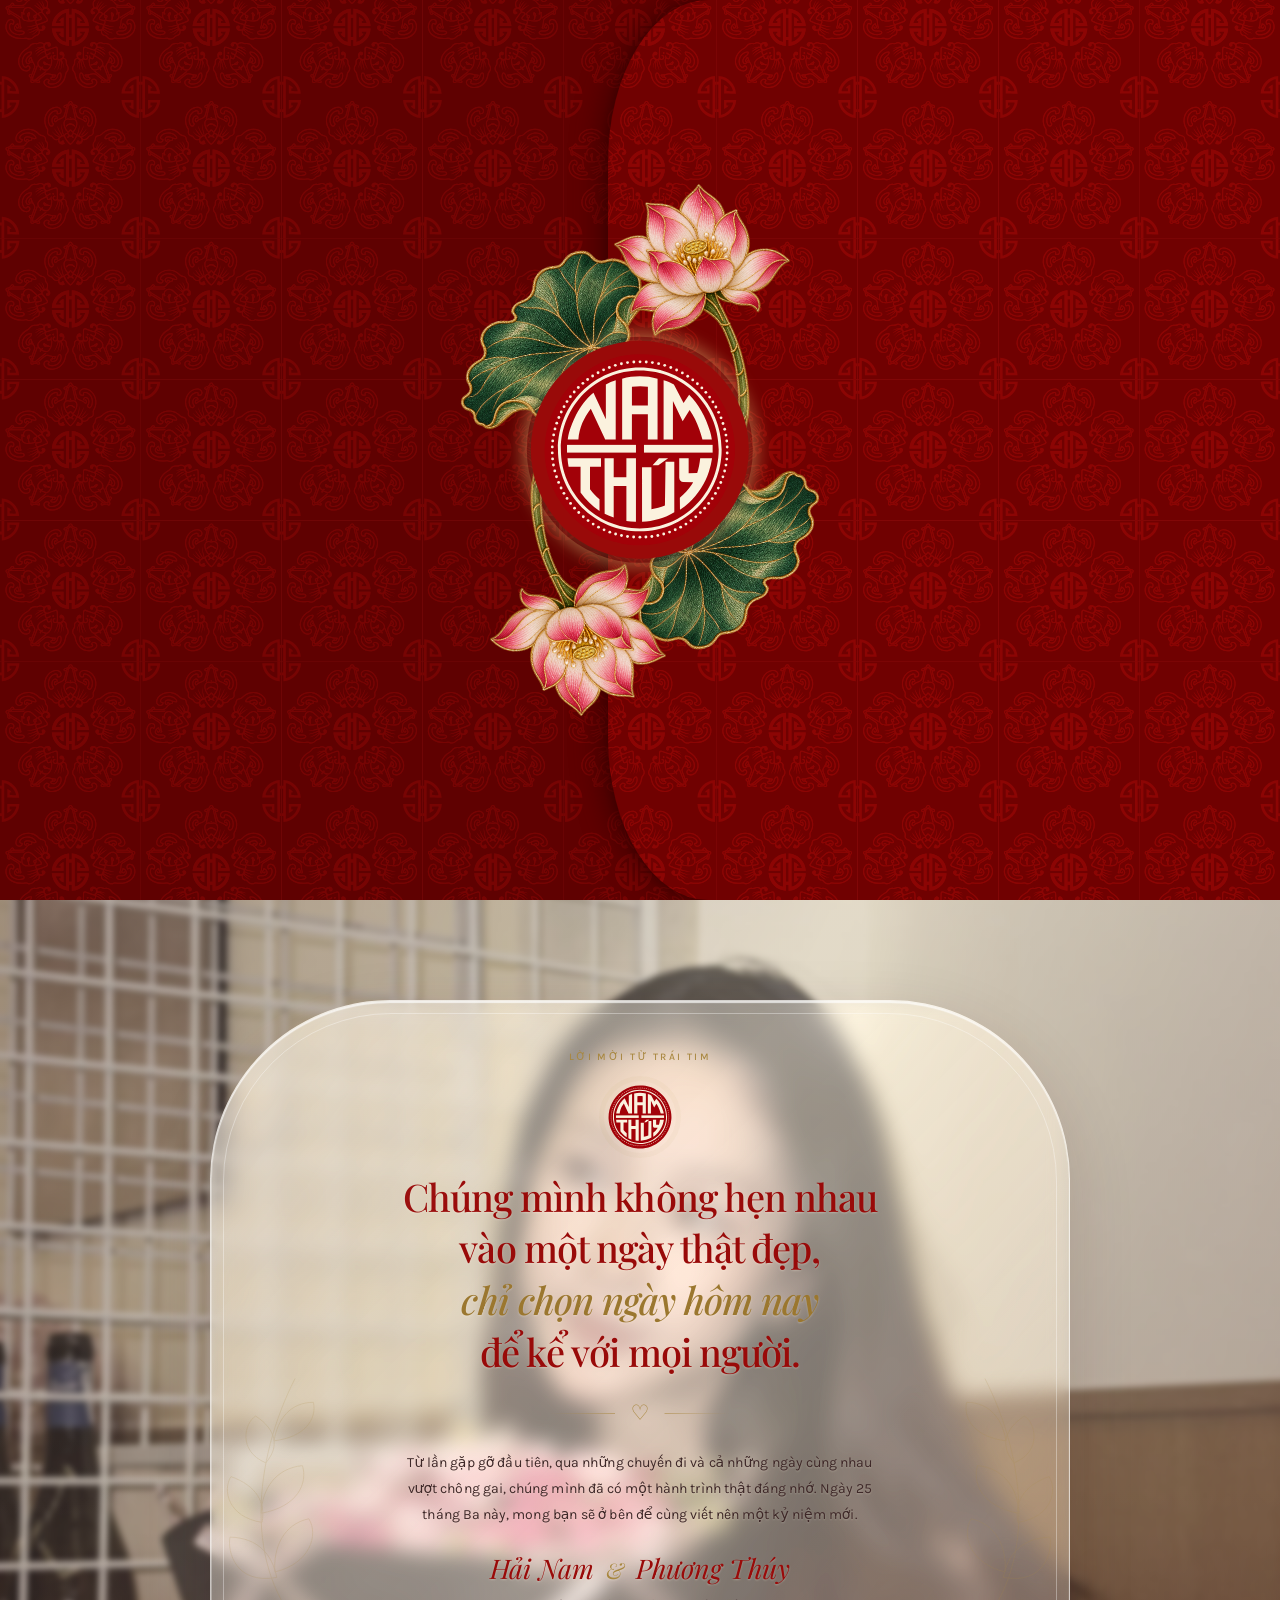
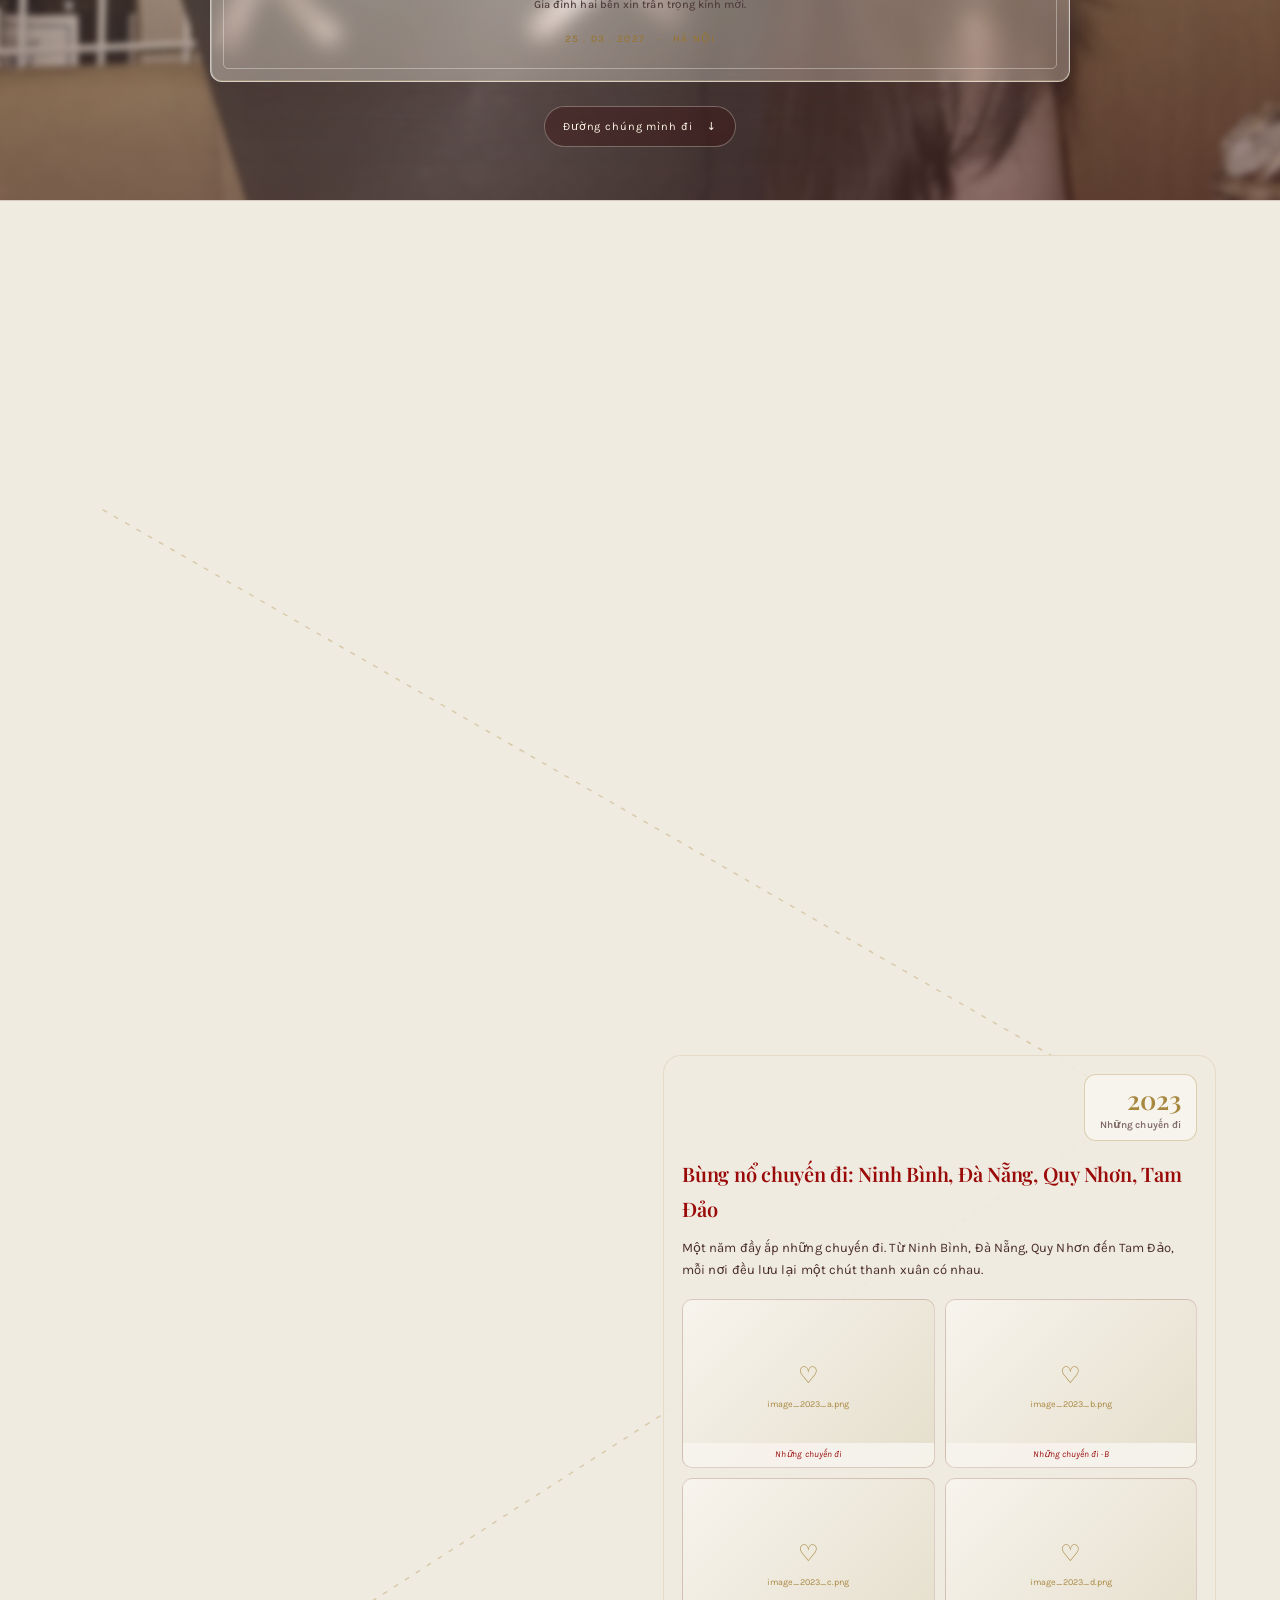
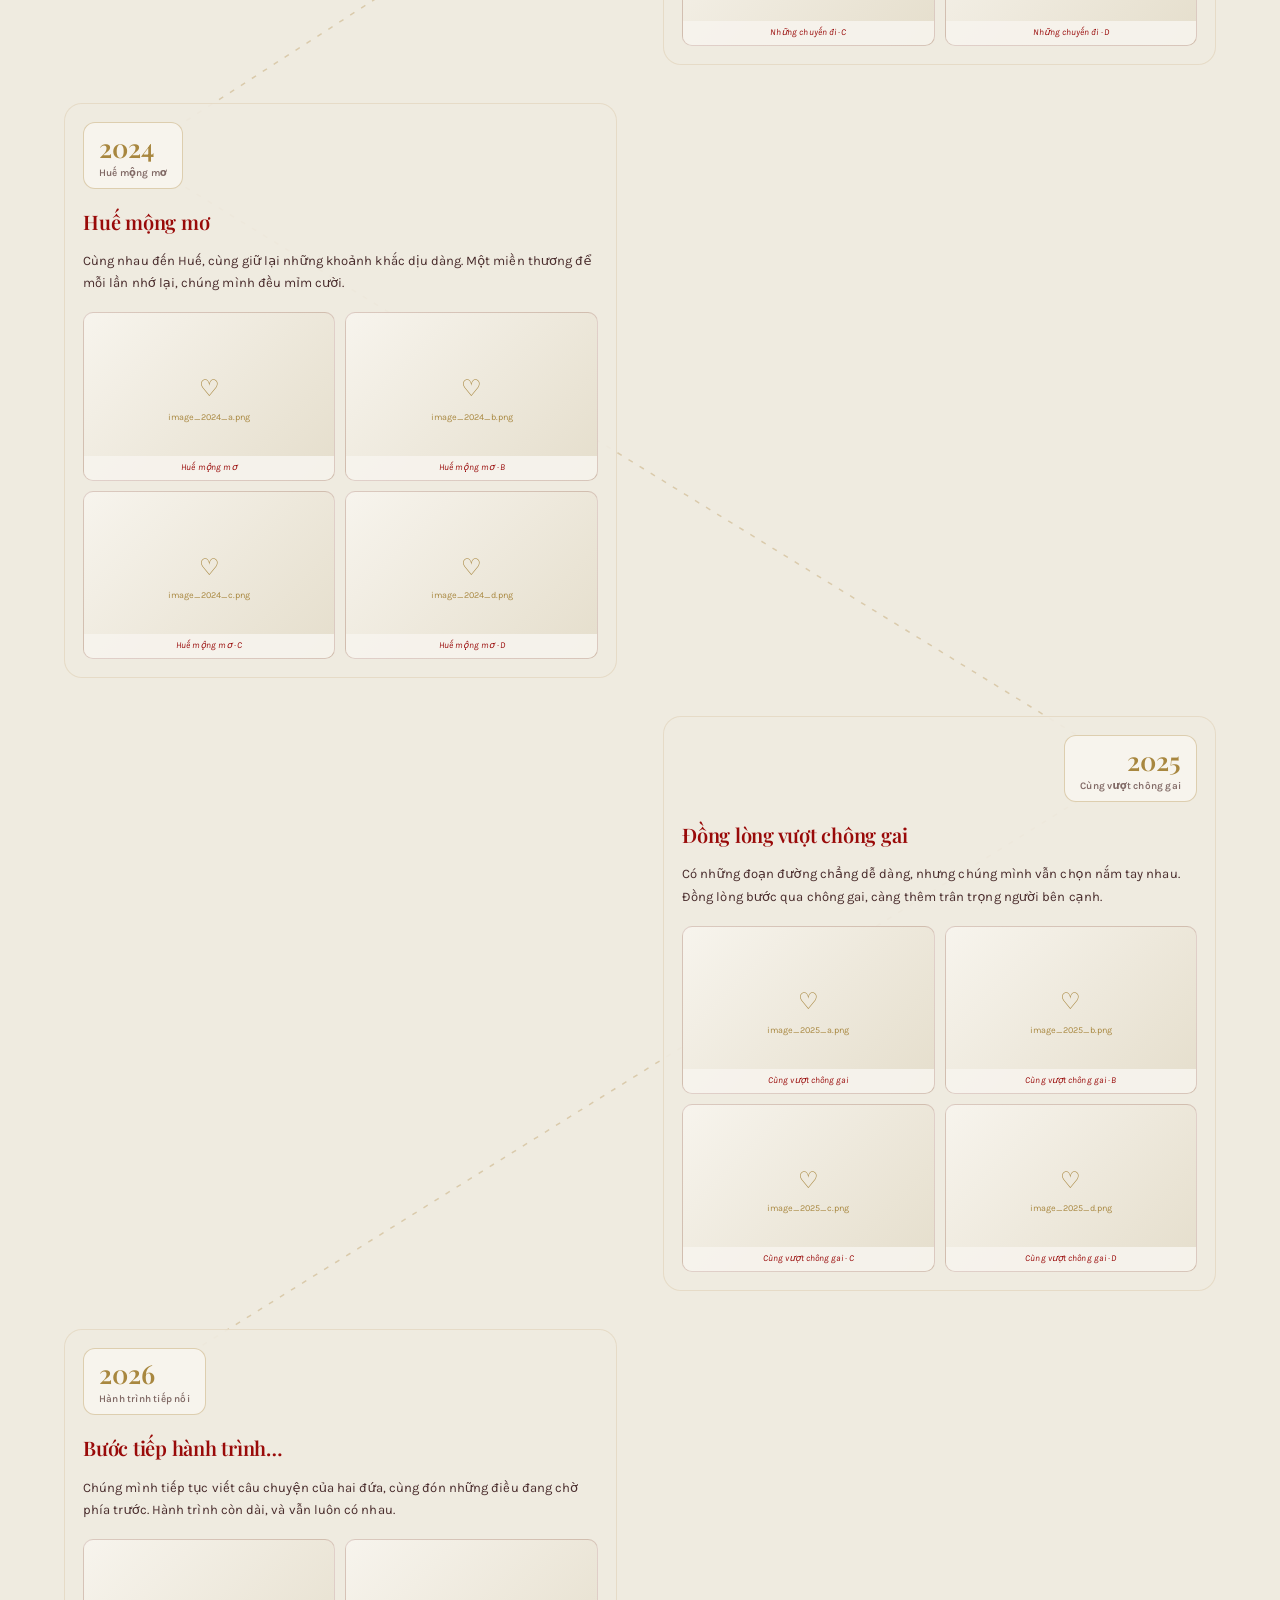
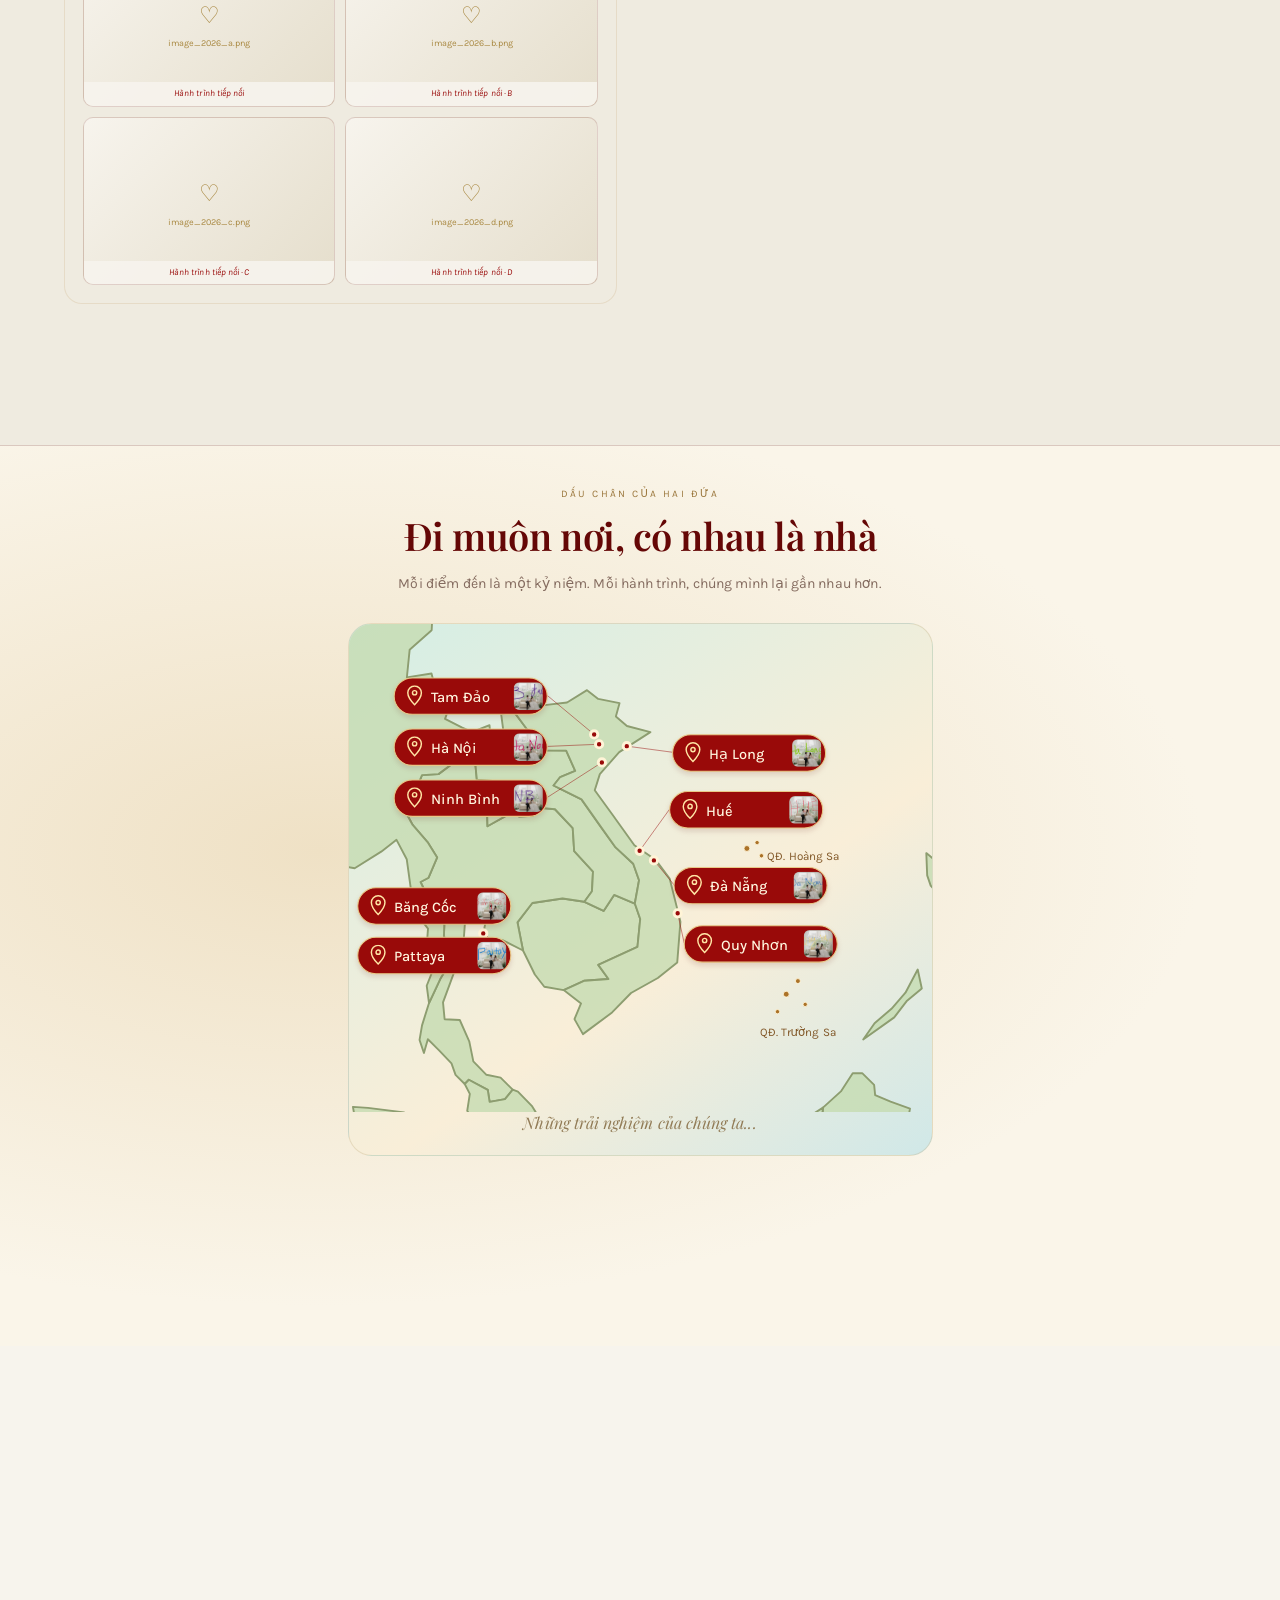
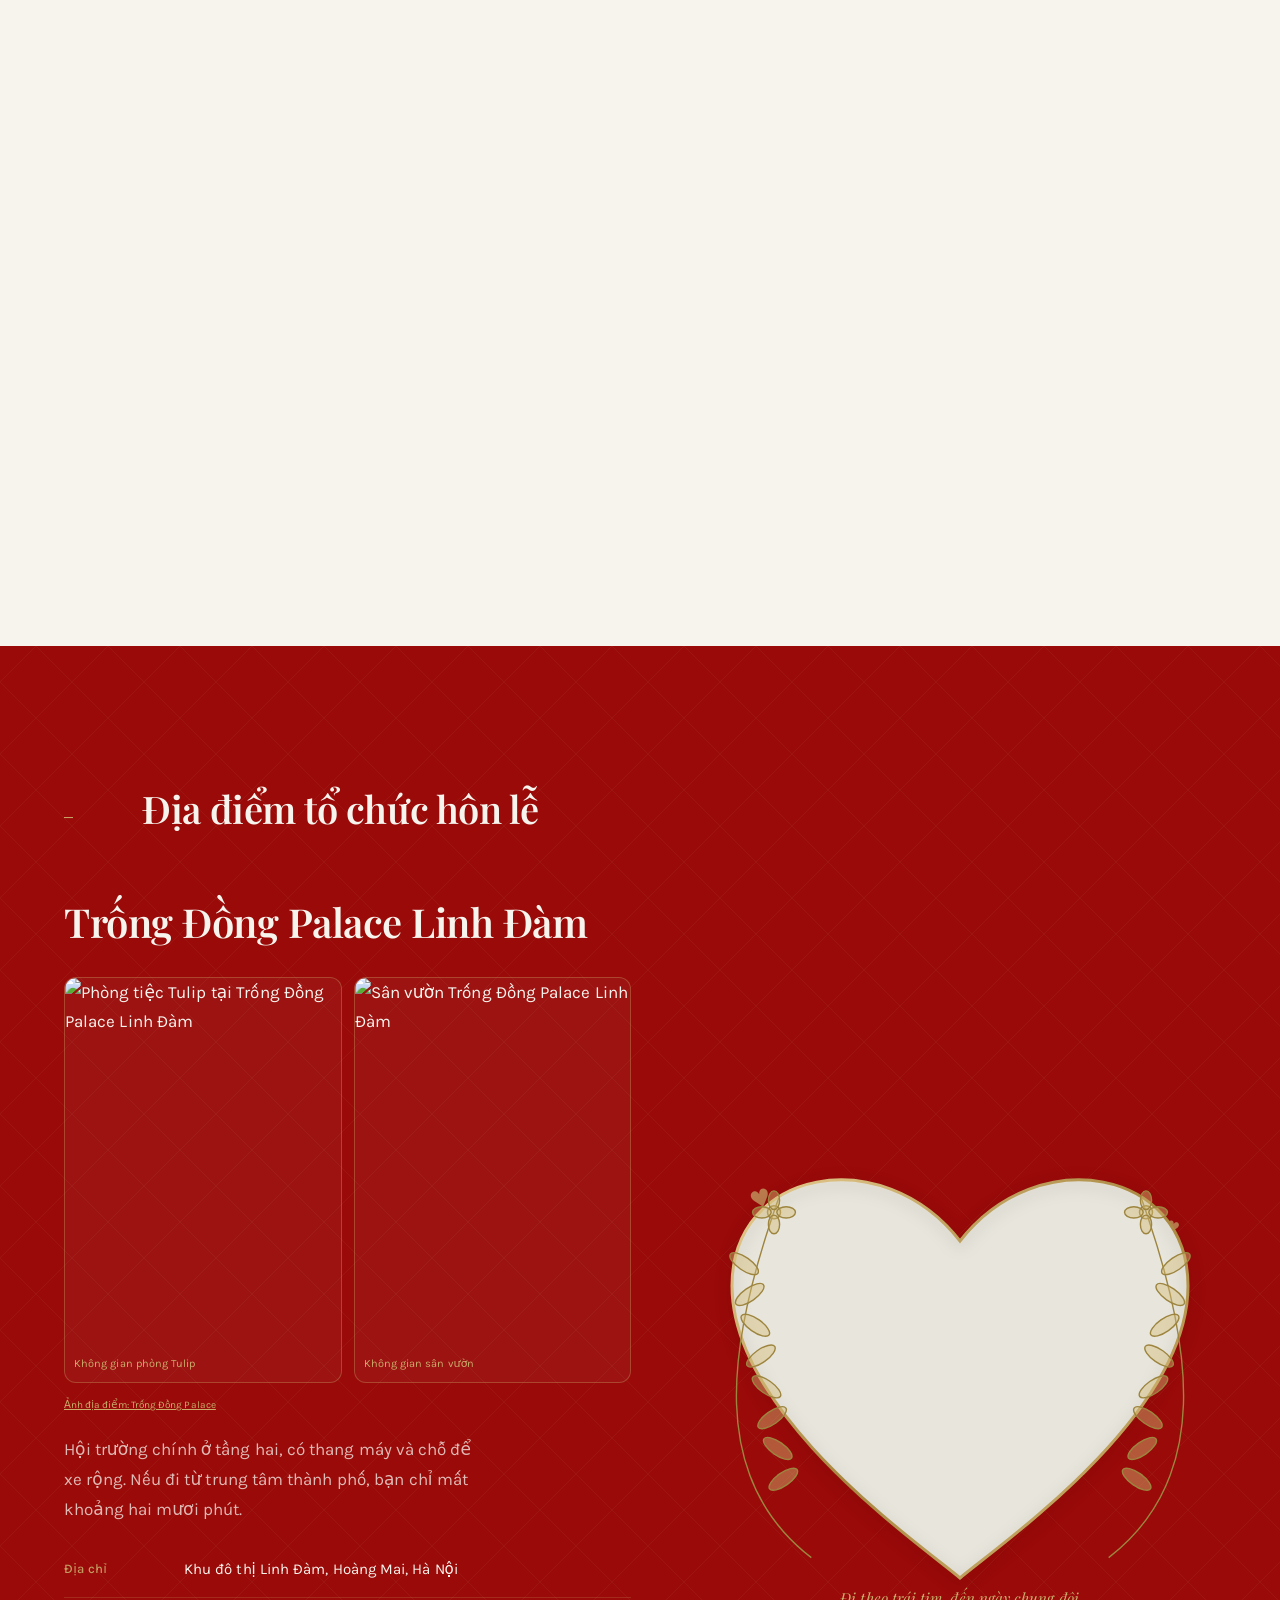
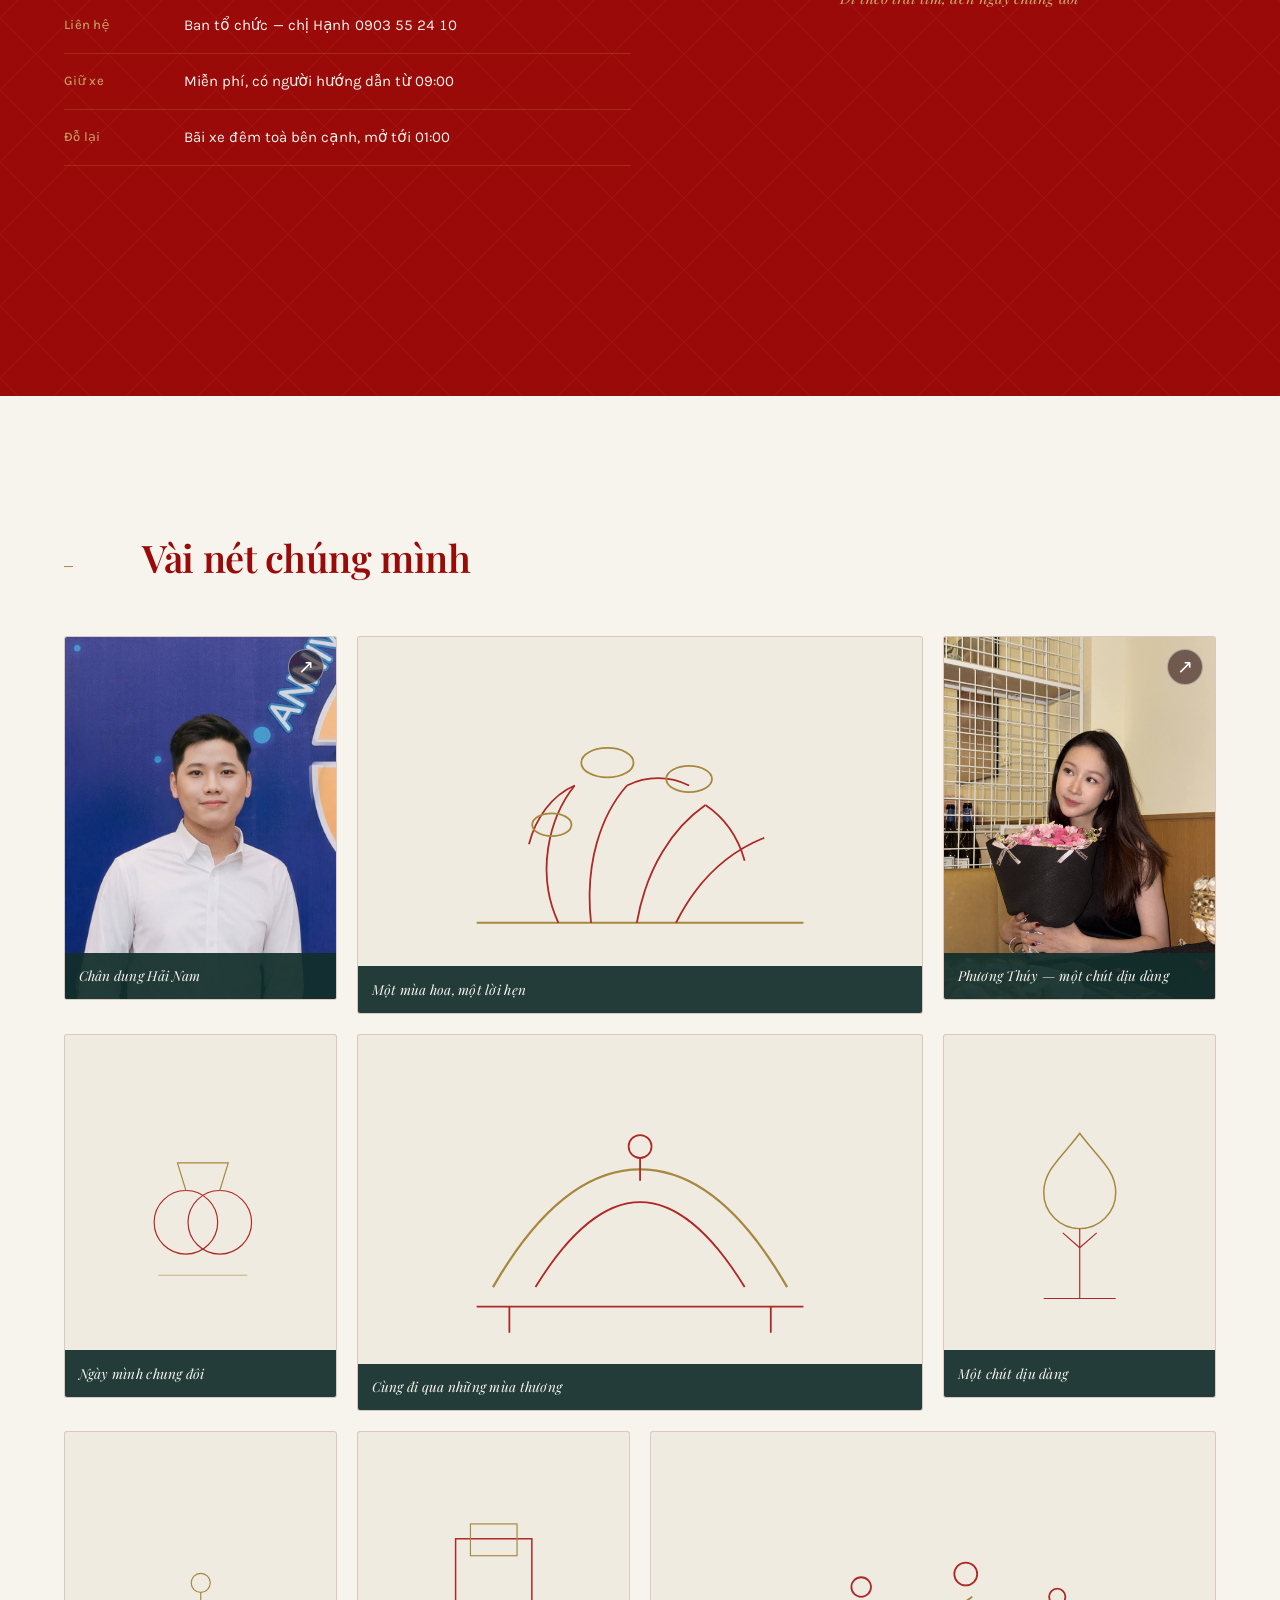
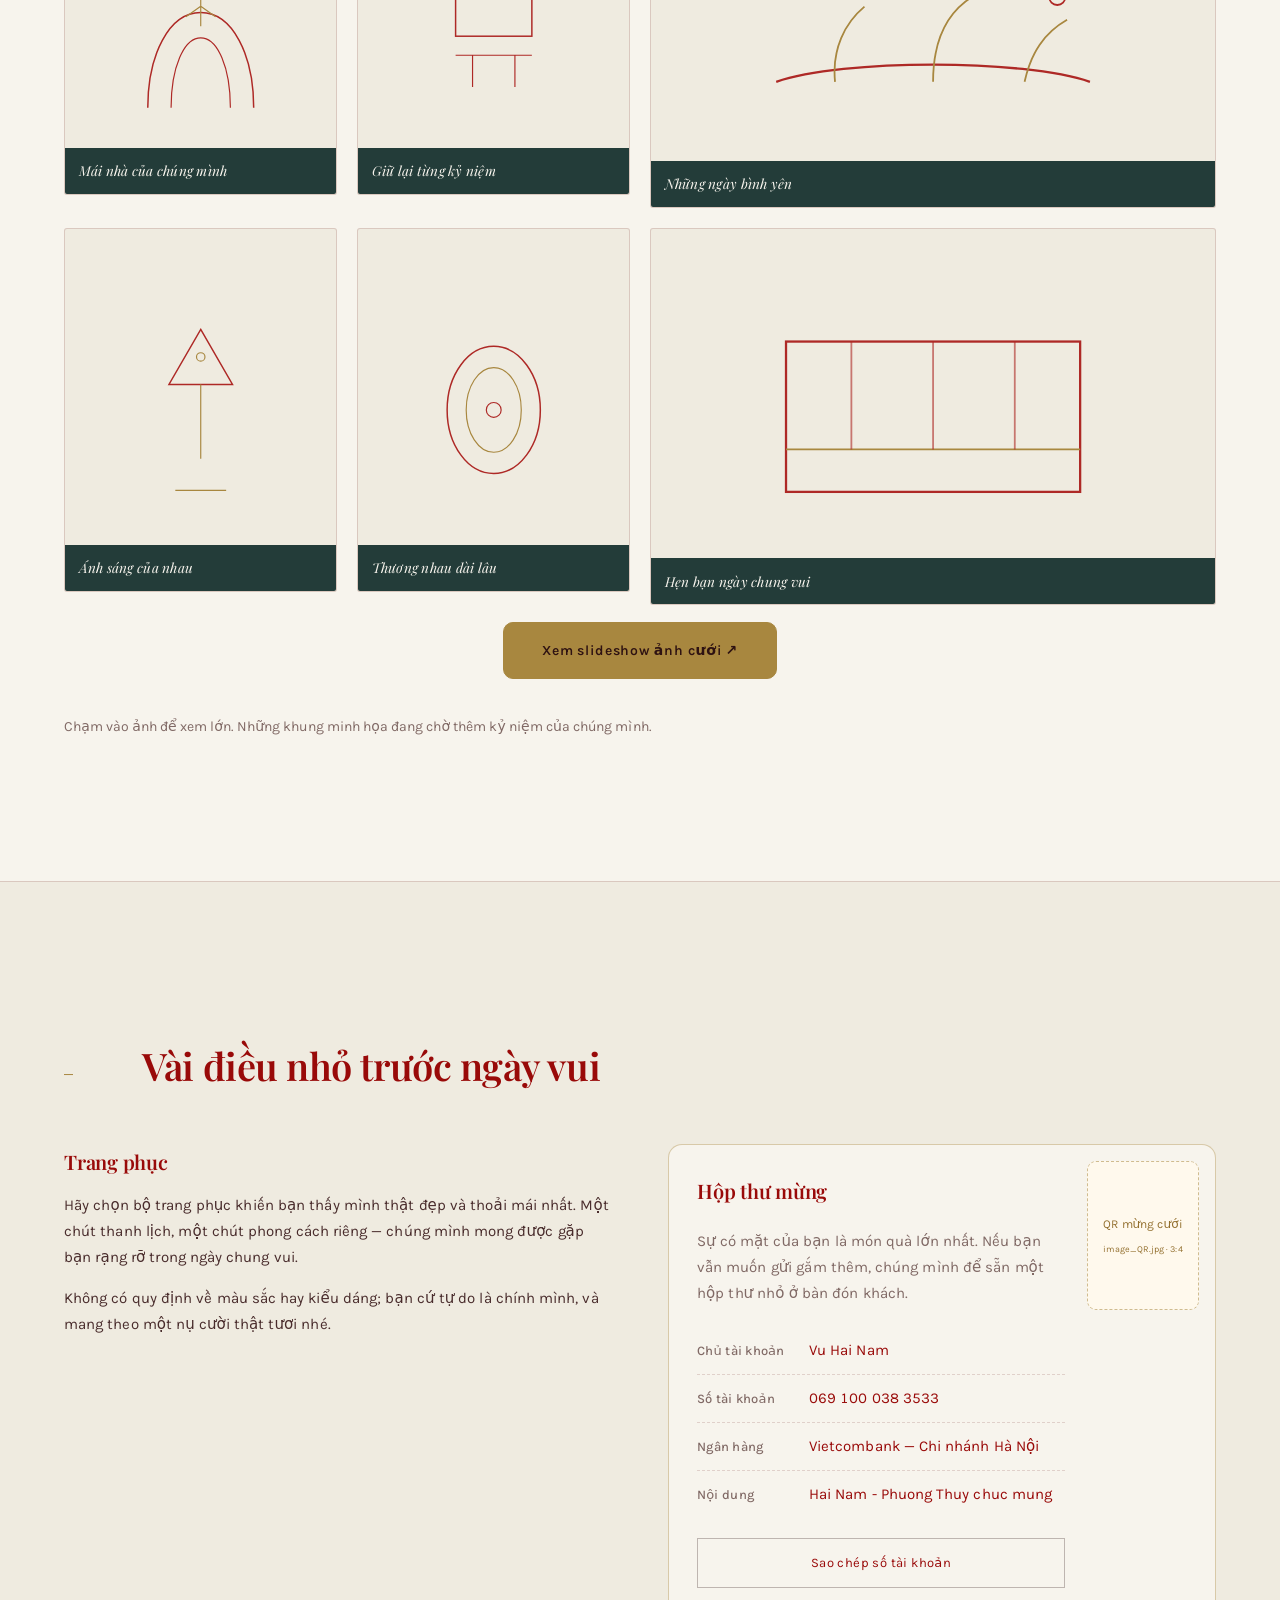
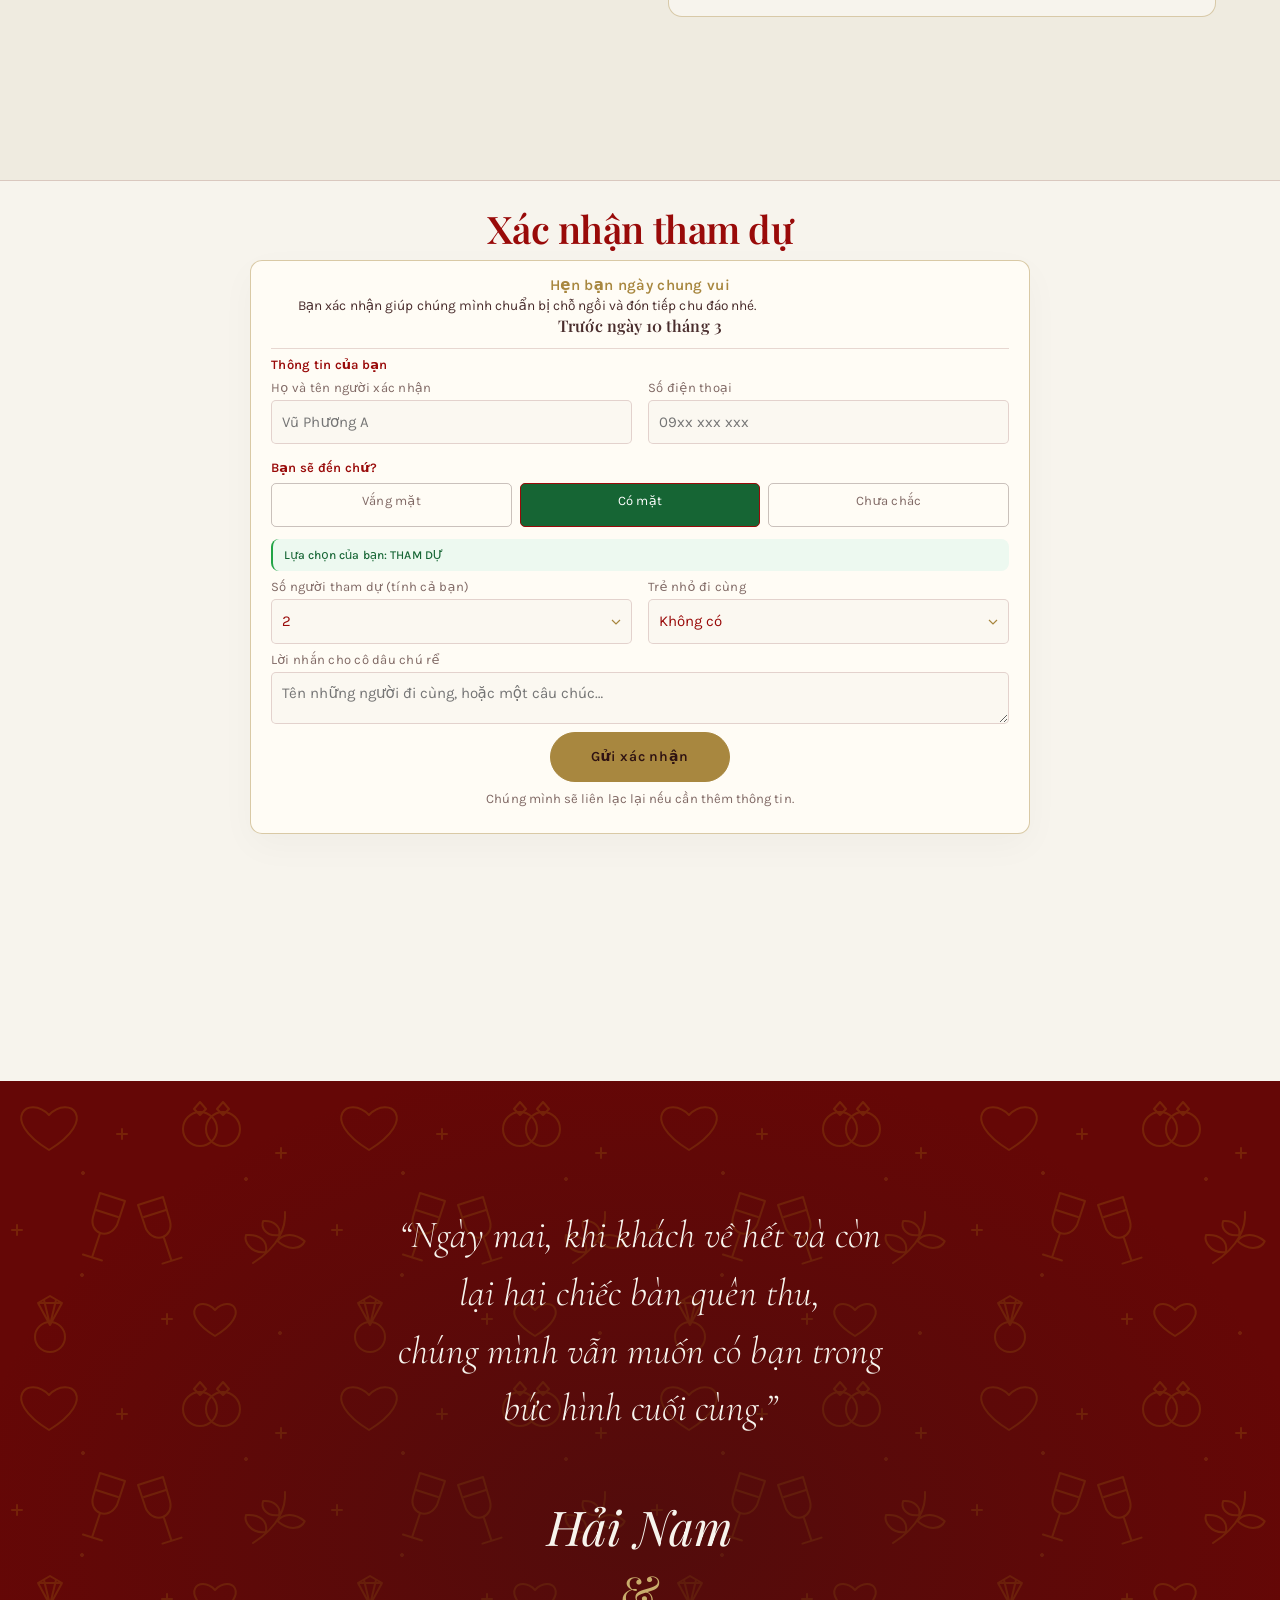
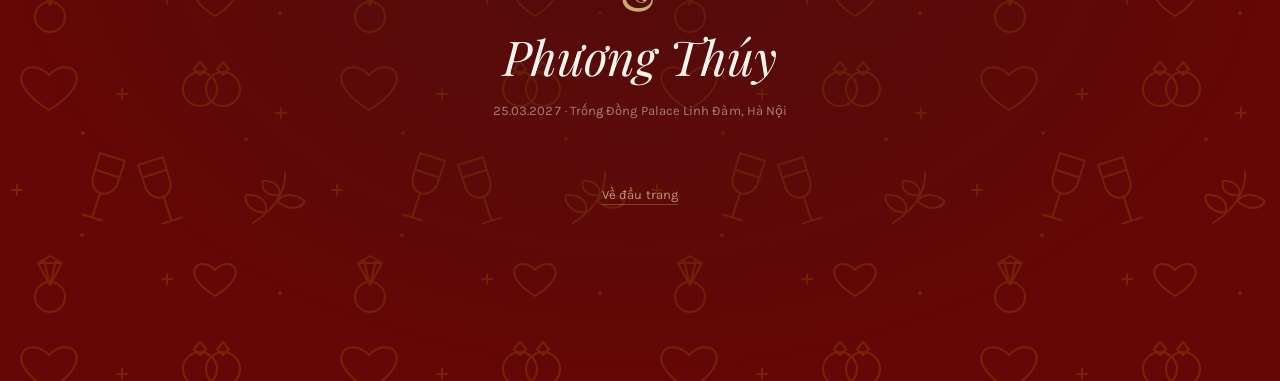
==== commit bc1cd627: "Refine invitation spotlight and add floating lotus crystals" ====
--- a/index.html
+++ b/index.html
@@ -647,7 +647,7 @@
 </div>
   </section>
 
-<section class="travel-map" id="nhung-noi-da-qua" aria-labelledby="travel-title"><div class="wrap"><div class="sec-head"><p class="travel-eyebrow">DẤU CHÂN CỦA HAI ĐỨA</p><h2 id="travel-title">Đi muôn nơi, có nhau là nhà</h2><p>Mỗi điểm đến là một kỷ niệm. Mỗi hành trình, chúng mình lại gần nhau hơn.</p></div><div class="travel-map__layout"><div class="travel-map__canvas"><svg viewBox="80 75 400 335" role="group" aria-label="Bản đồ Đông Nam Á với chín điểm đến của chúng mình"><image href="picture/journey-southeast-asia.svg" width="800" height="690"/><g class="travel-stop" style="--delay:0.0s"><path class="travel-leader" d="M172.1,287.3 L191,302"/><circle cx="172.1" cy="287.3" r="2.5"/><g class="travel-label" role="button" tabindex="0" aria-label="Xem kỷ niệm tại Pattaya" data-memory="0" transform="translate(86 290)"><rect width="105" height="25" rx="12.5"/><svg x="7" y="5" width="14" height="15" viewBox="0 0 24 24" aria-hidden="true"><path d="M12 22s8-8 8-14a8 8 0 1 0-16 0c0 6 8 14 8 14Z"/><circle cx="12" cy="8" r="2.5"/></svg><text x="25" y="16.5">Pattaya</text><image class="travel-thumb" href="picture/travel/pattaya.jpg" x="82" y="3" width="20" height="19" preserveAspectRatio="xMidYMid slice"/></g></g><g class="travel-stop" style="--delay:0.5s"><path class="travel-leader" d="M166,273.8 L191,268"/><circle cx="166" cy="273.8" r="2.5"/><g class="travel-label" role="button" tabindex="0" aria-label="Xem kỷ niệm tại Băng Cốc" data-memory="1" transform="translate(86 256)"><rect width="105" height="25" rx="12.5"/><svg x="7" y="5" width="14" height="15" viewBox="0 0 24 24" aria-hidden="true"><path d="M12 22s8-8 8-14a8 8 0 1 0-16 0c0 6 8 14 8 14Z"/><circle cx="12" cy="8" r="2.5"/></svg><text x="25" y="16.5">Băng Cốc</text><image class="travel-thumb" href="picture/travel/bang-coc.jpg" x="82" y="3" width="20" height="19" preserveAspectRatio="xMidYMid slice"/></g></g><g class="travel-stop" style="--delay:1.0s"><path class="travel-leader" d="M248.2,150.8 L216,124"/><circle cx="248.2" cy="150.8" r="2.5"/><g class="travel-label" role="button" tabindex="0" aria-label="Xem kỷ niệm tại Tam Đảo" data-memory="2" transform="translate(111 112)"><rect width="105" height="25" rx="12.5"/><svg x="7" y="5" width="14" height="15" viewBox="0 0 24 24" aria-hidden="true"><path d="M12 22s8-8 8-14a8 8 0 1 0-16 0c0 6 8 14 8 14Z"/><circle cx="12" cy="8" r="2.5"/></svg><text x="25" y="16.5">Tam Đảo</text><image class="travel-thumb" href="picture/travel/tam-dao.jpg" x="82" y="3" width="20" height="19" preserveAspectRatio="xMidYMid slice"/></g></g><g class="travel-stop" style="--delay:1.5s"><path class="travel-leader" d="M253.5,170 L216,194"/><circle cx="253.5" cy="170" r="2.5"/><g class="travel-label" role="button" tabindex="0" aria-label="Xem kỷ niệm tại Ninh Bình" data-memory="3" transform="translate(111 182)"><rect width="105" height="25" rx="12.5"/><svg x="7" y="5" width="14" height="15" viewBox="0 0 24 24" aria-hidden="true"><path d="M12 22s8-8 8-14a8 8 0 1 0-16 0c0 6 8 14 8 14Z"/><circle cx="12" cy="8" r="2.5"/></svg><text x="25" y="16.5">Ninh Bình</text><image class="travel-thumb" href="picture/travel/ninh-binh.jpg" x="82" y="3" width="20" height="19" preserveAspectRatio="xMidYMid slice"/></g></g><g class="travel-stop" style="--delay:2.0s"><path class="travel-leader" d="M289.2,237.2 L303,254"/><circle cx="289.2" cy="237.2" r="2.5"/><g class="travel-label" role="button" tabindex="0" aria-label="Xem kỷ niệm tại Đà Nẵng" data-memory="4" transform="translate(303 242)"><rect width="105" height="25" rx="12.5"/><svg x="7" y="5" width="14" height="15" viewBox="0 0 24 24" aria-hidden="true"><path d="M12 22s8-8 8-14a8 8 0 1 0-16 0c0 6 8 14 8 14Z"/><circle cx="12" cy="8" r="2.5"/></svg><text x="25" y="16.5">Đà Nẵng</text><image class="travel-thumb" href="picture/travel/da-nang.jpg" x="82" y="3" width="20" height="19" preserveAspectRatio="xMidYMid slice"/></g></g><g class="travel-stop" style="--delay:2.5s"><path class="travel-leader" d="M305.5,273.5 L310,294"/><circle cx="305.5" cy="273.5" r="2.5"/><g class="travel-label" role="button" tabindex="0" aria-label="Xem kỷ niệm tại Quy Nhơn" data-memory="5" transform="translate(310 282)"><rect width="105" height="25" rx="12.5"/><svg x="7" y="5" width="14" height="15" viewBox="0 0 24 24" aria-hidden="true"><path d="M12 22s8-8 8-14a8 8 0 1 0-16 0c0 6 8 14 8 14Z"/><circle cx="12" cy="8" r="2.5"/></svg><text x="25" y="16.5">Quy Nhơn</text><image class="travel-thumb" href="picture/travel/quy-nhon.jpg" x="82" y="3" width="20" height="19" preserveAspectRatio="xMidYMid slice"/></g></g><g class="travel-stop" style="--delay:3.0s"><path class="travel-leader" d="M279.4,230.6 L300,202"/><circle cx="279.4" cy="230.6" r="2.5"/><g class="travel-label" role="button" tabindex="0" aria-label="Xem kỷ niệm tại Huế" data-memory="6" transform="translate(300 190)"><rect width="105" height="25" rx="12.5"/><svg x="7" y="5" width="14" height="15" viewBox="0 0 24 24" aria-hidden="true"><path d="M12 22s8-8 8-14a8 8 0 1 0-16 0c0 6 8 14 8 14Z"/><circle cx="12" cy="8" r="2.5"/></svg><text x="25" y="16.5">Huế</text><image class="travel-thumb" href="picture/travel/hue.jpg" x="82" y="3" width="20" height="19" preserveAspectRatio="xMidYMid slice"/></g></g><g class="travel-stop" style="--delay:3.5s"><path class="travel-leader" d="M270.6,158.8 L302,163"/><circle cx="270.6" cy="158.8" r="2.5"/><g class="travel-label" role="button" tabindex="0" aria-label="Xem kỷ niệm tại Hạ Long" data-memory="7" transform="translate(302 151)"><rect width="105" height="25" rx="12.5"/><svg x="7" y="5" width="14" height="15" viewBox="0 0 24 24" aria-hidden="true"><path d="M12 22s8-8 8-14a8 8 0 1 0-16 0c0 6 8 14 8 14Z"/><circle cx="12" cy="8" r="2.5"/></svg><text x="25" y="16.5">Hạ Long</text><image class="travel-thumb" href="picture/travel/ha-long.jpg" x="82" y="3" width="20" height="19" preserveAspectRatio="xMidYMid slice"/></g></g><g class="travel-stop" style="--delay:4.0s"><path class="travel-leader" d="M251.6,157.5 L216,159"/><circle cx="251.6" cy="157.5" r="2.5"/><g class="travel-label" role="button" tabindex="0" aria-label="Xem kỷ niệm tại Hà Nội" data-memory="8" transform="translate(111 147)"><rect width="105" height="25" rx="12.5"/><svg x="7" y="5" width="14" height="15" viewBox="0 0 24 24" aria-hidden="true"><path d="M12 22s8-8 8-14a8 8 0 1 0-16 0c0 6 8 14 8 14Z"/><circle cx="12" cy="8" r="2.5"/></svg><text x="25" y="16.5">Hà Nội</text><image class="travel-thumb" href="picture/travel/ha-noi.jpg" x="82" y="3" width="20" height="19" preserveAspectRatio="xMidYMid slice"/></g></g><g class="travel-islands" aria-label="Quần đảo Hoàng Sa và quần đảo Trường Sa, vị trí minh họa"><g transform="translate(353 229)"><circle r="2"/><circle cx="7" cy="-4" r="1.5"/><circle cx="10" cy="5" r="1.5"/><text x="14" y="8">QĐ. Hoàng Sa</text></g><g transform="translate(380 329)"><circle r="2"/><circle cx="8" cy="-9" r="1.7"/><circle cx="-6" cy="12" r="1.5"/><circle cx="13" cy="7" r="1.5"/><text x="-18" y="29">QĐ. Trường Sa</text></g></g></svg><span class="travel-map__caption">Thái Lan · Việt Nam · Những miền thương nhớ</span></div></div></div></section>
+<section class="travel-map" id="nhung-noi-da-qua" aria-labelledby="travel-title"><div class="wrap"><div class="sec-head"><p class="travel-eyebrow">DẤU CHÂN CỦA HAI ĐỨA</p><h2 id="travel-title">Đi muôn nơi, có nhau là nhà</h2><p>Mỗi điểm đến là một kỷ niệm. Mỗi hành trình, chúng mình lại gần nhau hơn.</p></div><div class="travel-map__layout"><div class="travel-map__canvas"><svg viewBox="80 75 400 335" role="group" aria-label="Bản đồ Đông Nam Á với chín điểm đến của chúng mình"><image href="picture/journey-southeast-asia.svg" width="800" height="690"/><g class="travel-stop" style="--delay:0.0s"><path class="travel-leader" d="M172.1,287.3 L191,302"/><circle cx="172.1" cy="287.3" r="2.5"/><g class="travel-label" role="button" tabindex="0" aria-label="Xem kỷ niệm tại Pattaya" data-memory="0" transform="translate(86 290)"><rect width="105" height="25" rx="12.5"/><svg x="7" y="5" width="14" height="15" viewBox="0 0 24 24" aria-hidden="true"><path d="M12 22s8-8 8-14a8 8 0 1 0-16 0c0 6 8 14 8 14Z"/><circle cx="12" cy="8" r="2.5"/></svg><text x="25" y="16.5">Pattaya</text><image class="travel-thumb" href="picture/travel/pattaya.jpg" x="82" y="3" width="20" height="19" preserveAspectRatio="xMidYMid slice"/></g></g><g class="travel-stop" style="--delay:0.5s"><path class="travel-leader" d="M166,273.8 L191,268"/><circle cx="166" cy="273.8" r="2.5"/><g class="travel-label" role="button" tabindex="0" aria-label="Xem kỷ niệm tại Băng Cốc" data-memory="1" transform="translate(86 256)"><rect width="105" height="25" rx="12.5"/><svg x="7" y="5" width="14" height="15" viewBox="0 0 24 24" aria-hidden="true"><path d="M12 22s8-8 8-14a8 8 0 1 0-16 0c0 6 8 14 8 14Z"/><circle cx="12" cy="8" r="2.5"/></svg><text x="25" y="16.5">Băng Cốc</text><image class="travel-thumb" href="picture/travel/bang-coc.jpg" x="82" y="3" width="20" height="19" preserveAspectRatio="xMidYMid slice"/></g></g><g class="travel-stop" style="--delay:1.0s"><path class="travel-leader" d="M248.2,150.8 L216,124"/><circle cx="248.2" cy="150.8" r="2.5"/><g class="travel-label" role="button" tabindex="0" aria-label="Xem kỷ niệm tại Tam Đảo" data-memory="2" transform="translate(111 112)"><rect width="105" height="25" rx="12.5"/><svg x="7" y="5" width="14" height="15" viewBox="0 0 24 24" aria-hidden="true"><path d="M12 22s8-8 8-14a8 8 0 1 0-16 0c0 6 8 14 8 14Z"/><circle cx="12" cy="8" r="2.5"/></svg><text x="25" y="16.5">Tam Đảo</text><image class="travel-thumb" href="picture/travel/tam-dao.jpg" x="82" y="3" width="20" height="19" preserveAspectRatio="xMidYMid slice"/></g></g><g class="travel-stop" style="--delay:1.5s"><path class="travel-leader" d="M253.5,170 L216,194"/><circle cx="253.5" cy="170" r="2.5"/><g class="travel-label" role="button" tabindex="0" aria-label="Xem kỷ niệm tại Ninh Bình" data-memory="3" transform="translate(111 182)"><rect width="105" height="25" rx="12.5"/><svg x="7" y="5" width="14" height="15" viewBox="0 0 24 24" aria-hidden="true"><path d="M12 22s8-8 8-14a8 8 0 1 0-16 0c0 6 8 14 8 14Z"/><circle cx="12" cy="8" r="2.5"/></svg><text x="25" y="16.5">Ninh Bình</text><image class="travel-thumb" href="picture/travel/ninh-binh.jpg" x="82" y="3" width="20" height="19" preserveAspectRatio="xMidYMid slice"/></g></g><g class="travel-stop" style="--delay:2.0s"><path class="travel-leader" d="M289.2,237.2 L303,254"/><circle cx="289.2" cy="237.2" r="2.5"/><g class="travel-label" role="button" tabindex="0" aria-label="Xem kỷ niệm tại Đà Nẵng" data-memory="4" transform="translate(303 242)"><rect width="105" height="25" rx="12.5"/><svg x="7" y="5" width="14" height="15" viewBox="0 0 24 24" aria-hidden="true"><path d="M12 22s8-8 8-14a8 8 0 1 0-16 0c0 6 8 14 8 14Z"/><circle cx="12" cy="8" r="2.5"/></svg><text x="25" y="16.5">Đà Nẵng</text><image class="travel-thumb" href="picture/travel/da-nang.jpg" x="82" y="3" width="20" height="19" preserveAspectRatio="xMidYMid slice"/></g></g><g class="travel-stop" style="--delay:2.5s"><path class="travel-leader" d="M305.5,273.5 L310,294"/><circle cx="305.5" cy="273.5" r="2.5"/><g class="travel-label" role="button" tabindex="0" aria-label="Xem kỷ niệm tại Quy Nhơn" data-memory="5" transform="translate(310 282)"><rect width="105" height="25" rx="12.5"/><svg x="7" y="5" width="14" height="15" viewBox="0 0 24 24" aria-hidden="true"><path d="M12 22s8-8 8-14a8 8 0 1 0-16 0c0 6 8 14 8 14Z"/><circle cx="12" cy="8" r="2.5"/></svg><text x="25" y="16.5">Quy Nhơn</text><image class="travel-thumb" href="picture/travel/quy-nhon.jpg" x="82" y="3" width="20" height="19" preserveAspectRatio="xMidYMid slice"/></g></g><g class="travel-stop" style="--delay:3.0s"><path class="travel-leader" d="M279.4,230.6 L300,202"/><circle cx="279.4" cy="230.6" r="2.5"/><g class="travel-label" role="button" tabindex="0" aria-label="Xem kỷ niệm tại Huế" data-memory="6" transform="translate(300 190)"><rect width="105" height="25" rx="12.5"/><svg x="7" y="5" width="14" height="15" viewBox="0 0 24 24" aria-hidden="true"><path d="M12 22s8-8 8-14a8 8 0 1 0-16 0c0 6 8 14 8 14Z"/><circle cx="12" cy="8" r="2.5"/></svg><text x="25" y="16.5">Huế</text><image class="travel-thumb" href="picture/travel/hue.jpg" x="82" y="3" width="20" height="19" preserveAspectRatio="xMidYMid slice"/></g></g><g class="travel-stop" style="--delay:3.5s"><path class="travel-leader" d="M270.6,158.8 L302,163"/><circle cx="270.6" cy="158.8" r="2.5"/><g class="travel-label" role="button" tabindex="0" aria-label="Xem kỷ niệm tại Hạ Long" data-memory="7" transform="translate(302 151)"><rect width="105" height="25" rx="12.5"/><svg x="7" y="5" width="14" height="15" viewBox="0 0 24 24" aria-hidden="true"><path d="M12 22s8-8 8-14a8 8 0 1 0-16 0c0 6 8 14 8 14Z"/><circle cx="12" cy="8" r="2.5"/></svg><text x="25" y="16.5">Hạ Long</text><image class="travel-thumb" href="picture/travel/ha-long.jpg" x="82" y="3" width="20" height="19" preserveAspectRatio="xMidYMid slice"/></g></g><g class="travel-stop" style="--delay:4.0s"><path class="travel-leader" d="M251.6,157.5 L216,159"/><circle cx="251.6" cy="157.5" r="2.5"/><g class="travel-label" role="button" tabindex="0" aria-label="Xem kỷ niệm tại Hà Nội" data-memory="8" transform="translate(111 147)"><rect width="105" height="25" rx="12.5"/><svg x="7" y="5" width="14" height="15" viewBox="0 0 24 24" aria-hidden="true"><path d="M12 22s8-8 8-14a8 8 0 1 0-16 0c0 6 8 14 8 14Z"/><circle cx="12" cy="8" r="2.5"/></svg><text x="25" y="16.5">Hà Nội</text><image class="travel-thumb" href="picture/travel/ha-noi.jpg" x="82" y="3" width="20" height="19" preserveAspectRatio="xMidYMid slice"/></g></g><g class="travel-islands" aria-label="Quần đảo Hoàng Sa và quần đảo Trường Sa, vị trí minh họa"><g transform="translate(353 229)"><circle r="2"/><circle cx="7" cy="-4" r="1.5"/><circle cx="10" cy="5" r="1.5"/><text x="14" y="8">QĐ. Hoàng Sa</text></g><g transform="translate(380 329)"><circle r="2"/><circle cx="8" cy="-9" r="1.7"/><circle cx="-6" cy="12" r="1.5"/><circle cx="13" cy="7" r="1.5"/><text x="-18" y="29">QĐ. Trường Sa</text></g></g></svg><span class="travel-map__caption">Những trải nghiệm của chúng ta...</span></div></div></div></section>
   <!-- ================= CHƯƠNG TRÌNH ================= -->
   <section class="program" id="chuong-trinh" aria-labelledby="prog-h">
     <div class="wrap">
@@ -1310,8 +1310,8 @@
   reduced.addEventListener('change',function(){cancelAnimationFrame(frame);moving=false;root.style.scrollSnapType='';root.style.scrollBehavior='';});
 })();
 </script>
-<link rel="stylesheet" href="wedding-enhancements.css?v=20260920-patternhover">
+<link rel="stylesheet" href="wedding-enhancements.css?v=20260920-crystals">
 <script src="travel-memories.js?v=20260920"></script>
-<script src="wedding-enhancements.js?v=20260920-patternhover"></script>
+<script src="wedding-enhancements.js?v=20260920-crystals"></script>
 </body>
 </html>
--- a/wedding-enhancements.css
+++ b/wedding-enhancements.css
@@ -489,7 +489,7 @@
 /* Photo memories, botanical framing and compact RSVP. */
 .intro__seal{width:72px;height:72px;padding:0;border:0}.intro__seal img{width:100%;height:100%;border-radius:50%}
 .travel-map__canvas{background:linear-gradient(145deg,#d4eee5,#f9eed8 60%,#d0e8e8)}
-.travel-label{cursor:pointer;outline:none}.travel-label:hover rect,.travel-label:focus-visible rect{fill:#bf3020;stroke:#fff1b4;stroke-width:2}
+.travel-label{cursor:pointer;outline:none}.travel-label:hover rect,.travel-label:focus-visible rect{fill:#990a09;stroke:#ffe599;stroke-width:1.5;filter:drop-shadow(0 0 4px #ffd47dbb)}
 .travel-thumb{clip-path:inset(0 round 4px);pointer-events:none}
 .travel-label text{font-size:10px}.travel-islands{fill:#ab7228;stroke:#fff5d7;stroke-width:.6}.travel-islands text{font:8px var(--body);stroke:none;fill:#805626}
 .memory-dialog{width:min(640px,calc(100vw - 32px));padding:0;border:1px solid #e8cd98;border-radius:24px;background:#fff8ed;color:#760d0b;max-height:88dvh;overflow:auto;box-shadow:0 24px 90px #30090966}
@@ -505,8 +505,8 @@
 #xac-nhan .rsvp__box{padding:18px 24px;gap:12px}#xac-nhan .rsvp__aside{padding-bottom:10px}#xac-nhan .fieldset{margin:0 0 8px}#xac-nhan .field{margin-bottom:8px}#xac-nhan .legend{padding-bottom:6px}#xac-nhan .field textarea{min-height:52px;height:52px}
 .rsvp .rsvp__foot{justify-content:center;text-align:center;gap:6px}.rsvp__foot .rsvp__hint{flex-basis:100%}.rsvp .rsvp__foot .btn{border-radius:999px;min-width:180px}
 .foot__thanks{font-family:'Cormorant Garamond',var(--display);font-weight:300;font-size:clamp(25px,3vw,40px);line-height:1.5}.foot__thanks em{font-weight:300}
-.curtain__half{background-color:#7a0808;background-blend-mode:multiply}
-.curtain-pattern-glow{position:absolute;inset:0;border-radius:inherit;pointer-events:none;background-image:url("picture/pattern-highlight.svg");background-color:transparent;background-size:inherit;background-position:inherit;background-repeat:repeat;filter:drop-shadow(0 0 3px #f5d78e66);opacity:0;mask-image:radial-gradient(circle 180px at var(--light-x,50%) var(--light-y,50%),#000,transparent);-webkit-mask-image:radial-gradient(circle 180px at var(--light-x,50%) var(--light-y,50%),#000,transparent);transition:opacity .3s}
+.curtain__half{background-color:#b91a18;background-blend-mode:multiply}
+.curtain-pattern-glow{position:absolute;inset:0;border-radius:inherit;pointer-events:none;background-image:url("picture/pattern-highlight.svg");background-color:transparent;background-size:inherit;background-position:inherit;background-repeat:repeat;filter:drop-shadow(0 0 3px #f5d78e66);opacity:0;mask-image:radial-gradient(circle 90px at var(--light-x,50%) var(--light-y,50%),#000,transparent);-webkit-mask-image:radial-gradient(circle 90px at var(--light-x,50%) var(--light-y,50%),#000,transparent);transition:opacity .3s}
 @media(hover:hover){.curtain__half:hover > .curtain-pattern-glow{opacity:1}}
 @media(max-width:540px){#main > #xac-nhan{padding:18px 0 100px}#xac-nhan .rsvp__box{padding:14px}#xac-nhan .sec-head h2{font-size:27px}#xac-nhan .rsvp__aside p{font-size:12px}#xac-nhan .rsvp__aside .deadline{font-size:15px;margin-top:0}.memory-copy{padding:20px}.venue-vine{width:25%}}
 
@@ -516,7 +516,14 @@
 
 .map.map--heart .venue-vine{width:28%;height:100%;left:-4%;right:auto;top:0}.map.map--heart .venue-vine--right{left:auto;right:-4%}.venue-vine > path{fill:none}
 
-.travel-label{transform-box:fill-box;transform-origin:center;scale:1;transition:scale .22s ease,filter .22s ease}
-@media(hover:hover){.travel-label:hover{scale:1.06;filter:drop-shadow(0 0 4px #ffd47dbb)}}
-.travel-label:focus-visible{scale:1.06;filter:drop-shadow(0 0 4px #ffd47dbb)}
+.travel-label{transform-box:fill-box;transform-origin:center;scale:1;transition:filter .22s ease}
+
+
 @media(prefers-reduced-motion:reduce){.travel-label{transition:none}}
+
+#main > .travel-map{justify-content:flex-start;padding-top:30px}
+.lotus-crystals{position:absolute;left:calc(var(--ornament) * .09);bottom:calc(var(--ornament) * .62);width:0;height:0;pointer-events:none}
+.lotus-crystals i{position:absolute;width:var(--size);height:calc(var(--size) * 1.5);background:linear-gradient(135deg,#fffdf5,#ffe3a7 45%,#f3abbc 70%,#fff);clip-path:polygon(50% 0,100% 50%,50% 100%,0 50%);filter:drop-shadow(0 0 4px #ffe5a8);opacity:0;animation:lotus-crystal-float var(--duration) ease-in-out var(--delay) infinite}
+@keyframes lotus-crystal-float{0%{opacity:0;transform:translate(-50%,0) rotate(0deg) scale(.3)}20%{opacity:.85}48%{opacity:.35}65%{opacity:1}100%{opacity:0;transform:translate(var(--dx),var(--dy)) rotate(110deg) scale(.65)}}
+.curtain.is-open .lotus-crystals i{animation-play-state:paused}
+@media(prefers-reduced-motion:reduce){.lotus-crystals i{animation:none;opacity:.65;transform:translate(var(--dx),var(--dy)) scale(.6)}}
